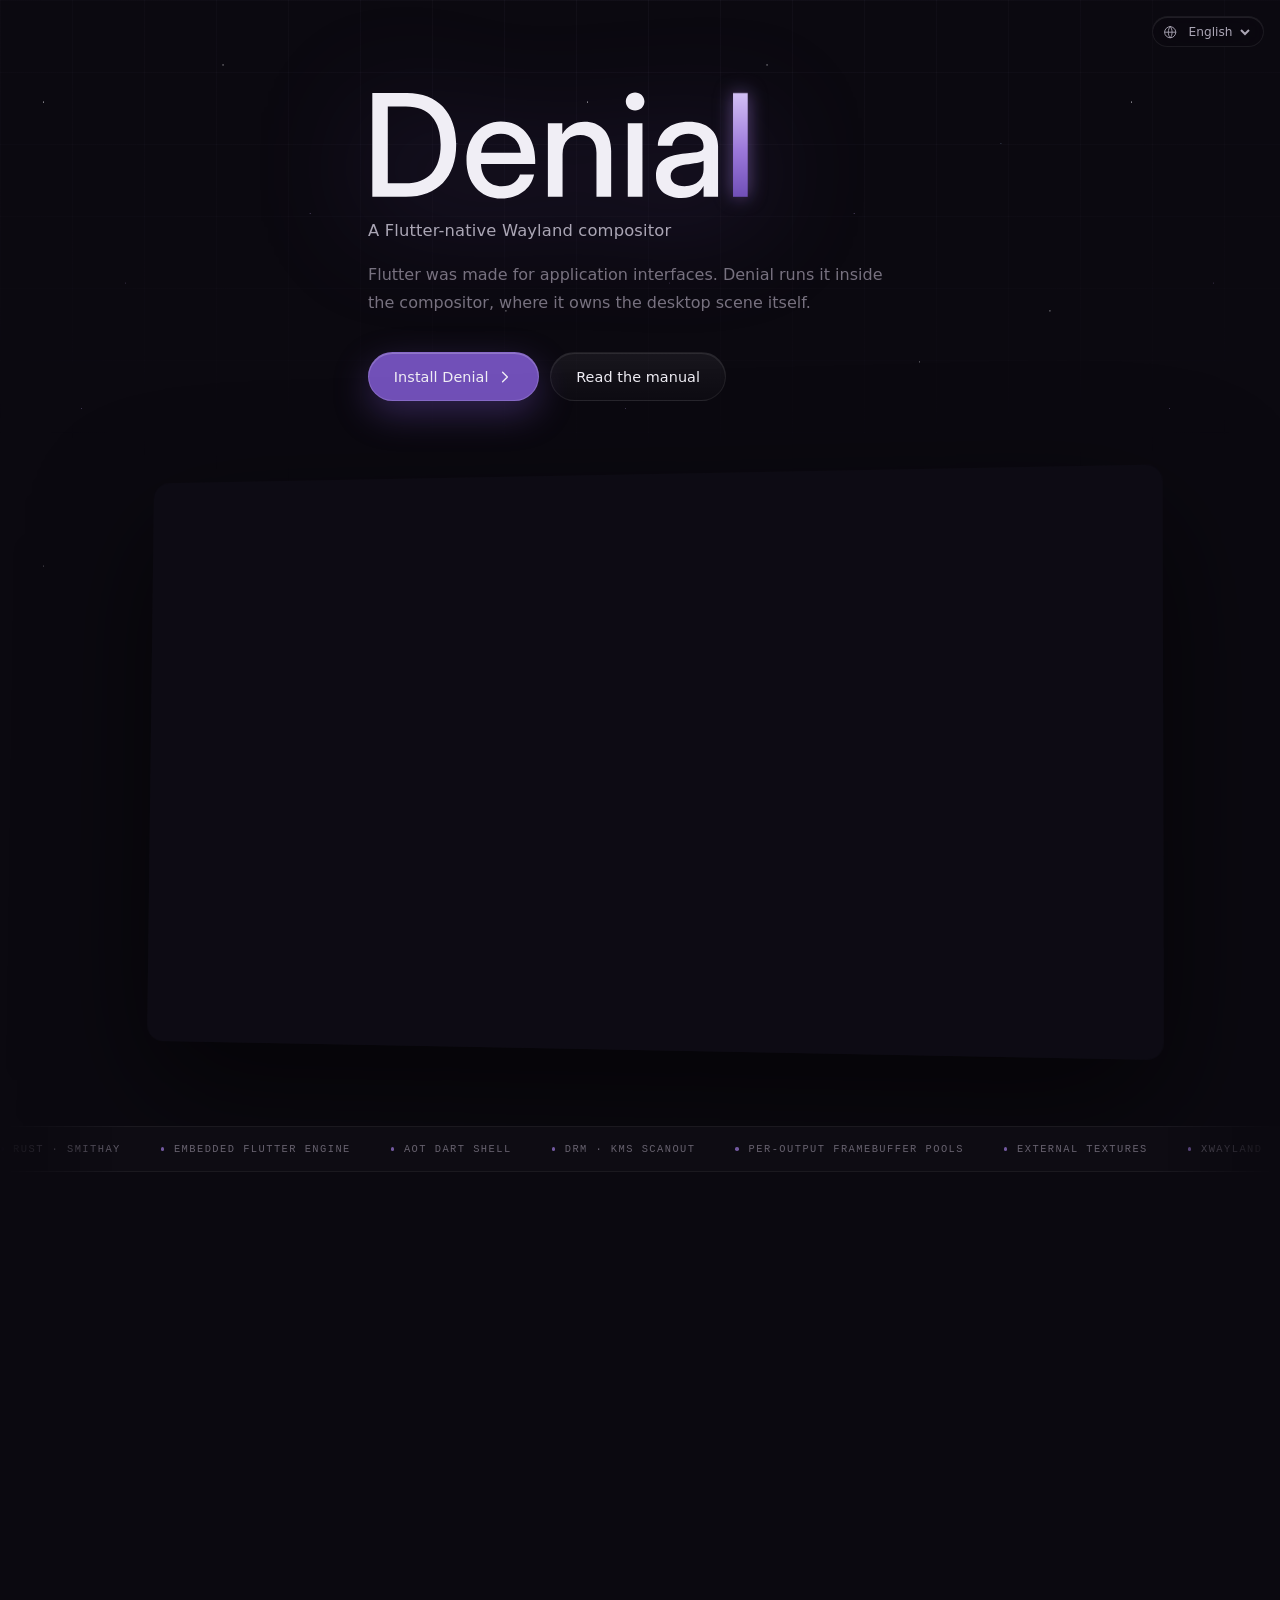
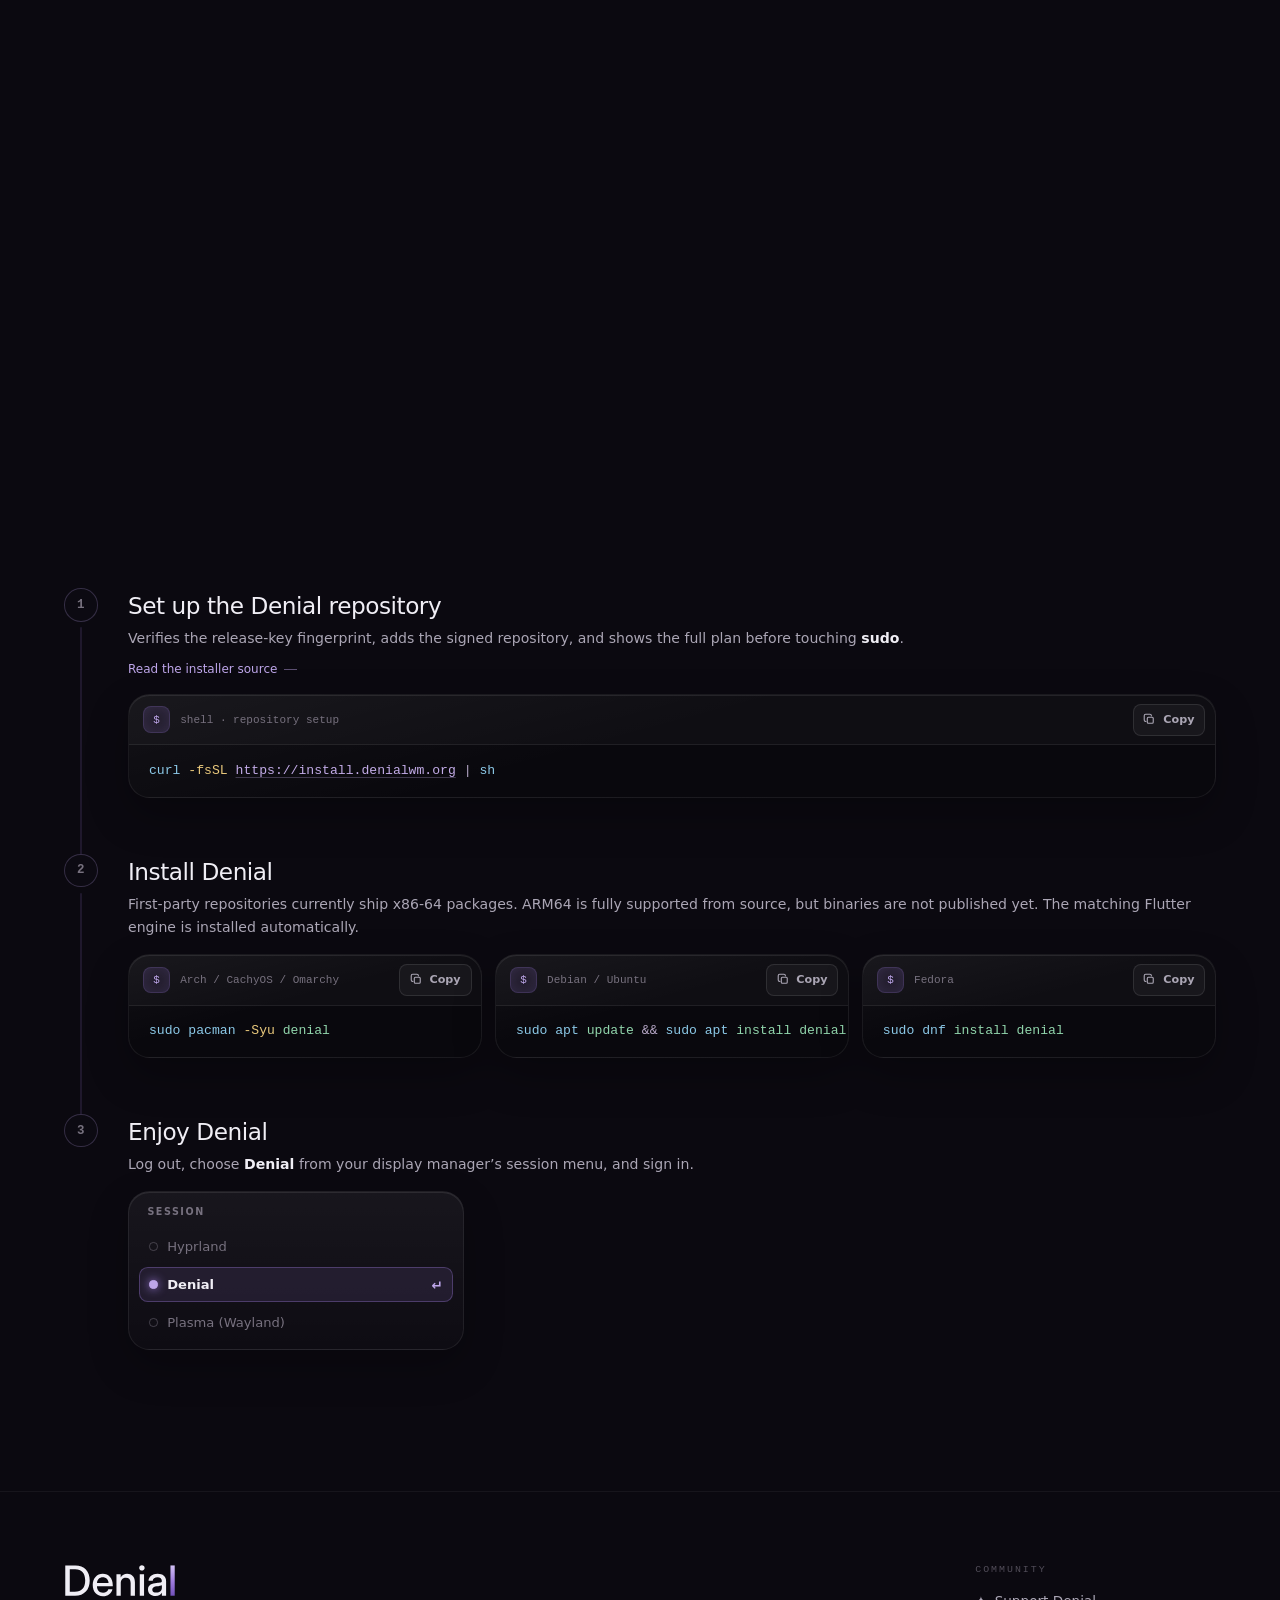
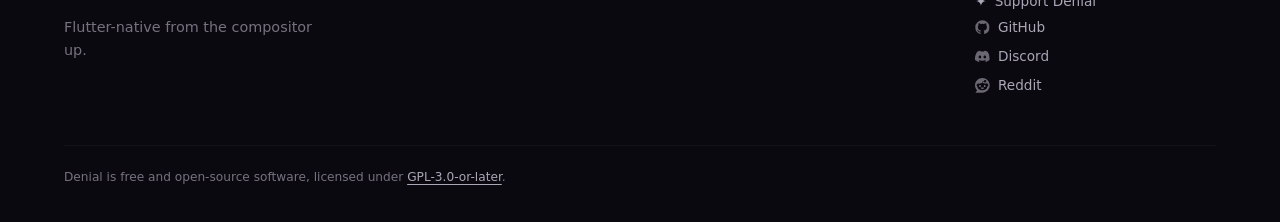
==== landing/public/index.html @ cd4a83b8 "docs: refresh website and manual" ====
<!doctype html>
<html lang="en">
  <head>
    <meta charset="utf-8">
    <meta name="viewport" content="width=device-width, initial-scale=1">
    <meta
      name="description"
      content="Denial is a Flutter-native Wayland compositor. Flutter owns the desktop scene itself: the shell, its motion, and the composition of Wayland applications."
    >
    <meta name="theme-color" content="#0b0910">
    <meta property="og:type" content="website">
    <meta property="og:url" content="https://denialwm.org/">
    <meta property="og:title" content="Denial | Flutter-native Wayland compositor">
    <meta
      property="og:description"
      content="Denial is a Flutter-native Wayland compositor with Flutter embedded directly into the desktop rendering pipeline."
    >
    <meta property="og:image" content="https://denialwm.org/assets/desktop.webp">
    <meta name="twitter:card" content="summary_large_image">
    <link rel="alternate" hreflang="en" href="https://denialwm.org/">
    <link rel="alternate" hreflang="zh-Hans" href="https://denialwm.org/?lang=zh-CN">
    <link rel="alternate" hreflang="x-default" href="https://denialwm.org/">
    <link rel="icon" href="/assets/denial-dark.svg" type="image/svg+xml">
    <title>Denial | Flutter-native Wayland compositor</title>
    <script>
      document.documentElement.classList.add("has-js");
    </script>
    <style>
      /* ─────────────────────────────────────────────────────────
         Tokens
         ───────────────────────────────────────────────────────── */
      :root {
        color-scheme: dark;
        --bg: #0b0910;
        --line: rgb(240 238 245 / 10%);
        --line-strong: rgb(183 157 232 / 24%);
        --text: #f0eef5;
        --muted: #aba6b5;
        --quiet: #77717f;
        --accent: #9c79db;
        --accent-bright: #bea6ea;
        --accent-deep: #7150b8;
        --glass: linear-gradient(
          180deg,
          rgb(255 255 255 / 5.5%),
          rgb(255 255 255 / 1.6%)
        );
        --glass-line: rgb(255 255 255 / 7%);
        --glass-line-lit: rgb(206 186 248 / 26%);
        --rim: inset 0 1px 0 rgb(255 255 255 / 9%);
        --r-lg: 1.35rem;
        --ease: cubic-bezier(0.16, 1, 0.3, 1);
        --ease-soft: cubic-bezier(0.4, 0, 0.2, 1);
        --section-gap: clamp(5.5rem, 11vw, 10rem);
        font-family:
          Inter, "Noto Sans CJK SC", "PingFang SC", "Microsoft YaHei",
          ui-sans-serif, system-ui, -apple-system, BlinkMacSystemFont,
          "Segoe UI", sans-serif;
        background: var(--bg);
        color: var(--text);
        font-synthesis: none;
      }
      @property --scrollbar-thumb {
        syntax: "<color>";
        inherits: true;
        initial-value: transparent;
      }

      @property --shot-ry {
        syntax: "<angle>";
        inherits: false;
        initial-value: 0deg;
      }

      * {
        box-sizing: border-box;
      }

      html {
        --scrollbar-thumb: transparent;
        scroll-behavior: smooth;
        scrollbar-color: var(--scrollbar-thumb) transparent;
        scrollbar-width: thin;
        transition: --scrollbar-thumb 360ms ease;
      }

      html.is-scrolling {
        --scrollbar-thumb: #59466f;
      }

      ::-webkit-scrollbar {
        width: 0.8rem;
        height: 0.8rem;
      }

      ::-webkit-scrollbar-track,
      ::-webkit-scrollbar-corner {
        background: transparent;
      }

      ::-webkit-scrollbar-thumb {
        min-height: 3rem;
        border: 0.2rem solid transparent;
        border-radius: 999px;
        background: var(--scrollbar-thumb);
        background-clip: padding-box;
      }

      ::-webkit-scrollbar-thumb:hover {
        background: #765d94;
      }

      ::-webkit-scrollbar-thumb:active {
        background: var(--accent);
      }

      ::-webkit-scrollbar-button {
        display: none;
        width: 0;
        height: 0;
      }

      body {
        min-width: 20rem;
        margin: 0;
        overflow-x: hidden;
      }

      img {
        display: block;
        max-width: 100%;
      }

      a {
        color: inherit;
      }

      a:focus-visible,
      button:focus-visible {
        outline: 2px solid var(--accent-bright);
        outline-offset: 4px;
      }

      .container {
        width: min(72rem, calc(100% - 3rem));
        margin-inline: auto;
      }

      /* ─────────────────────────────────────────────────────────
         Atmosphere
         ───────────────────────────────────────────────────────── */
      .atmosphere {
        position: fixed;
        inset: 0;
        z-index: -2;
        overflow: hidden;
        background: var(--bg);
        pointer-events: none;
      }

      .atmosphere::before,
      .atmosphere::after {
        position: absolute;
        content: "";
      }

      .atmosphere::before {
        inset: 0;
        background-image:
          radial-gradient(1.5px 1.5px at 8% 22%, rgb(240 238 245 / 90%), transparent 62%),
          radial-gradient(1.2px 1.2px at 23% 61%, rgb(190 166 234 / 85%), transparent 62%),
          radial-gradient(1.6px 1.6px at 41% 14%, rgb(240 238 245 / 75%), transparent 62%),
          radial-gradient(1.1px 1.1px at 57% 46%, rgb(190 166 234 / 70%), transparent 62%),
          radial-gradient(1.4px 1.4px at 69% 78%, rgb(240 238 245 / 80%), transparent 62%),
          radial-gradient(1.2px 1.2px at 84% 31%, rgb(158 190 234 / 78%), transparent 62%),
          radial-gradient(1.7px 1.7px at 93% 67%, rgb(240 238 245 / 70%), transparent 62%),
          radial-gradient(1.1px 1.1px at 15% 88%, rgb(190 166 234 / 62%), transparent 62%);
        background-repeat: repeat;
        background-size: 34rem 29rem;
        mask-image: linear-gradient(to bottom, black 25%, transparent 85%);
      }

      .atmosphere::after {
        inset: 0;
        background-image:
          linear-gradient(rgb(203 190 236 / 4%) 1px, transparent 1px),
          linear-gradient(90deg, rgb(203 190 236 / 4%) 1px, transparent 1px);
        background-size: 4.5rem 4.5rem;
        mask-image: radial-gradient(130% 82% at 50% 0%, black, transparent 72%);
      }

      /* ─────────────────────────────────────────────────────────
         Wordmark
         ───────────────────────────────────────────────────────── */
      .wordmark {
        display: block;
        width: 100%;
        height: auto;
        overflow: visible;
      }

      .mark-word {
        fill: var(--text);
      }

      .mark-caret {
        fill: url(#denial-caret-gradient);
      }

      /* ─────────────────────────────────────────────────────────
         Stage
         ───────────────────────────────────────────────────────── */
      .stage {
        position: relative;
        overflow: hidden;
        padding: clamp(3rem, 7vw, 5.5rem) 0 clamp(3rem, 6vw, 5rem);
      }

      .stage-inner {
        display: grid;
        align-items: center;
        gap: clamp(3rem, 6vw, 4.5rem);
      }

      @media (min-width: 88rem) {
        .stage-inner {
          width: min(85rem, calc(100% - 3rem));
          grid-template-columns: 27rem 56rem;
          gap: 2rem;
        }
      }

      .stage-copy {
        display: grid;
        width: min(34rem, 100%);
        margin-inline: auto;
        justify-items: start;
        text-align: left;
      }

      @media (min-width: 88rem) {
        .stage-copy {
          width: auto;
          margin-inline: 0;
        }
      }

      .hero-mark {
        width: min(24rem, 78vw);
        margin: 0;
        filter: drop-shadow(0 1.4rem 3.5rem rgb(113 80 184 / 30%));
      }

      .hero-mark-art {
        display: block;
        animation: mark-in 1.1s var(--ease) 120ms both;
      }

      .hero-mark .mark-caret {
        transform: scaleY(0);
        transform-box: fill-box;
        transform-origin: 50% 0;
        filter: drop-shadow(0 0 0.7rem rgb(156 121 219 / 55%));
        animation: caret-drop 640ms var(--ease) 880ms forwards;
      }

      .mark-shine {
        transform: translateX(-260px);
        animation: mark-shine 9s ease-in-out 1.1s 3;
      }

      .hero-kicker {
        margin: 1.15rem 0 0;
        color: var(--muted);
        font-size: clamp(0.92rem, 1.5vw, 1.02rem);
        font-weight: 350;
        letter-spacing: 0.01em;
        animation: fade-rise 800ms var(--ease) 950ms both;
      }

      .hero-statement {
        max-width: 15ch;
        margin: clamp(1.5rem, 3vw, 2.1rem) 0 0;
        font-size: clamp(1.85rem, 3.6vw, 2.65rem);
        font-weight: 300;
        letter-spacing: -0.032em;
        line-height: 1.12;
        text-wrap: balance;
      }

      .hero-statement .word {
        display: inline-block;
        color: var(--text);
        text-shadow: 0 0 3.5rem rgb(156 121 219 / 35%);
        animation: word-rise 780ms var(--ease) both;
        animation-delay: calc(1050ms + var(--i) * 60ms);
      }

      .hero-statement .word--accent {
        color: var(--accent-bright);
        text-shadow: 0 0 3rem rgb(156 121 219 / 55%);
      }

      .hero-copy {
        max-width: 34rem;
        margin: 1.35rem 0 0;
        color: var(--quiet);
        font-size: clamp(0.92rem, 1.5vw, 1rem);
        font-weight: 400;
        line-height: 1.75;
        text-wrap: pretty;
        animation: fade-rise 800ms var(--ease) 1.35s both;
      }

      .hero-actions {
        display: flex;
        flex-wrap: wrap;
        gap: 0.7rem;
        margin-top: clamp(1.7rem, 3vw, 2.2rem);
        animation: fade-rise 800ms var(--ease) 1.5s both;
      }

      .button {
        position: relative;
        display: inline-flex;
        min-height: 3.05rem;
        align-items: center;
        justify-content: center;
        gap: 0.55rem;
        overflow: hidden;
        padding: 0.85rem 1.55rem;
        border: 1px solid var(--glass-line);
        border-radius: 999px;
        background: var(--glass);
        box-shadow: var(--rim);
        color: var(--text);
        font-size: 0.9rem;
        font-weight: 500;
        letter-spacing: 0.005em;
        text-decoration: none;
        transition:
          border-color 260ms var(--ease-soft),
          background 260ms var(--ease-soft),
          box-shadow 320ms var(--ease-soft),
          transform 320ms var(--ease);
      }

      .button:hover {
        border-color: var(--glass-line-lit);
        background: linear-gradient(
          180deg,
          rgb(255 255 255 / 9%),
          rgb(255 255 255 / 3%)
        );
        transform: translateY(-2px);
      }

      .button svg {
        width: 1rem;
        height: 1rem;
        flex: 0 0 auto;
      }

      .button-arrow {
        transition: transform 280ms var(--ease);
      }

      .button:hover .button-arrow {
        transform: translateX(0.22rem);
      }

      .button-primary {
        border-color: rgb(190 166 234 / 30%);
        background: var(--accent-deep);
        box-shadow:
          0 0.8rem 2.2rem rgb(113 80 184 / 38%),
          inset 0 1px 0 rgb(255 255 255 / 22%);
      }

      .button-primary:hover {
        border-color: rgb(214 196 250 / 45%);
        background: var(--accent);
        box-shadow:
          0 1.1rem 3rem rgb(113 80 184 / 55%),
          inset 0 1px 0 rgb(255 255 255 / 28%);
      }

      /* ─────────────────────────────────────────────────────────
         Desktop preview
         ───────────────────────────────────────────────────────── */
      .stage-shot {
        position: relative;
        width: min(64rem, 100%);
        min-width: 0;
        margin: 0;
        justify-self: center;
        animation: shot-in 1.3s var(--ease) 380ms both;
      }

      @media (min-width: 88rem) {
        .stage-shot {
          width: 56rem;
        }
      }

      .shot-frame {
        position: relative;
        border-radius: clamp(0.9rem, 1.8vw, 1.35rem);
        box-shadow: 0 3rem 8rem rgb(0 0 0 / 58%);
        transform: perspective(2400px)
          rotateY(calc(-9deg + var(--shot-ry, 0deg)))
          rotateX(calc(2deg + var(--shot-rx, 0deg)));
        transform-style: preserve-3d;
        transition: transform 600ms var(--ease-soft);
      }

      .shot-frame video {
        display: block;
        width: 100%;
        height: auto;
        aspect-ratio: 16 / 9;
        border-radius: clamp(0.6rem, 1.4vw, 1rem);
        background: #0d0b14;
        object-fit: cover;
      }

      /* ─────────────────────────────────────────────────────────
         Readout band
         ───────────────────────────────────────────────────────── */
      .strip-band {
        position: relative;
        overflow: hidden;
        padding: 1rem 0;
        border-block: 1px solid rgb(255 255 255 / 5%);
        background: rgb(255 255 255 / 1.5%);
        mask-image: linear-gradient(
          90deg,
          transparent,
          black 10%,
          black 90%,
          transparent
        );
      }

      .hero-strip-track {
        display: flex;
        width: max-content;
        animation: marquee 46s linear infinite;
      }

      .strip-band:hover .hero-strip-track {
        animation-play-state: paused;
      }

      .hero-strip-group {
        display: flex;
        flex: 0 0 auto;
        gap: 2.5rem;
        padding-right: 2.5rem;
      }

      .hero-strip-group span {
        display: inline-flex;
        align-items: center;
        gap: 0.6rem;
        color: rgb(119 113 127 / 85%);
        font-family: ui-monospace, SFMono-Regular, Menlo, Monaco, Consolas, monospace;
        font-size: 0.65rem;
        font-weight: 400;
        letter-spacing: 0.14em;
        text-transform: uppercase;
        white-space: nowrap;
      }

      .hero-strip-group span::before {
        width: 0.22rem;
        height: 0.22rem;
        flex: 0 0 auto;
        border-radius: 50%;
        background: var(--accent);
        content: "";
        opacity: 0.7;
      }

      /* Nothing off-screen or hidden should keep the compositor awake. */
      .is-idle,
      .is-idle * {
        animation-play-state: paused;
      }

      /* ─────────────────────────────────────────────────────────
         Keyframes
         ───────────────────────────────────────────────────────── */
      @keyframes fade-rise {
        from {
          opacity: 0;
          transform: translateY(1rem);
        }

        to {
          opacity: 1;
          transform: none;
        }
      }

      @keyframes word-rise {
        from {
          opacity: 0;
          filter: blur(0.5rem);
          transform: translateY(0.55em) rotate(1.2deg);
        }

        to {
          opacity: 1;
          filter: blur(0);
          transform: none;
        }
      }

      @keyframes mark-in {
        from {
          opacity: 0;
          filter: blur(0.7rem);
          transform: translateY(1.4rem) scale(0.965);
        }

        to {
          opacity: 1;
          filter: blur(0);
          transform: none;
        }
      }

      @keyframes caret-drop {
        to {
          transform: scaleY(1);
        }
      }

      @keyframes mark-shine {
        0% {
          transform: translateX(-260px);
        }

        14%,
        100% {
          transform: translateX(560px);
        }
      }

      @keyframes shot-in {
        from {
          opacity: 0;
          transform: translateX(3.5rem) scale(0.96);
        }

        to {
          opacity: 1;
          transform: none;
        }
      }

      @keyframes marquee {
        to {
          transform: translateX(-50%);
        }
      }

      /* ─────────────────────────────────────────────────────────
         Section furniture
         ───────────────────────────────────────────────────────── */
      .section-label {
        display: flex;
        align-items: center;
        gap: 0.6rem;
        margin: 0 0 1.4rem;
        color: var(--quiet);
        font-family: ui-monospace, SFMono-Regular, Menlo, Monaco, Consolas, monospace;
        font-size: 0.66rem;
        font-weight: 500;
        letter-spacing: 0.2em;
        text-transform: uppercase;
      }

      .section-label::before {
        width: 0.32rem;
        height: 0.32rem;
        flex: 0 0 auto;
        border-radius: 50%;
        background: var(--accent);
        box-shadow: 0 0 0.6rem var(--accent);
        content: "";
      }

      h2 {
        max-width: 20ch;
        margin: 0;
        color: var(--text);
        font-size: clamp(2.15rem, 5.2vw, 3.9rem);
        font-weight: 300;
        letter-spacing: -0.032em;
        line-height: 1.08;
        text-shadow: 0 0 4rem rgb(156 121 219 / 28%);
        text-wrap: balance;
      }

      .has-js [data-reveal] {
        opacity: 0;
        transform: translateY(1.6rem);
        transition:
          opacity 750ms var(--ease),
          transform 750ms var(--ease);
      }

      .has-js [data-reveal].is-revealed {
        opacity: 1;
        transform: none;
      }

      /* ─────────────────────────────────────────────────────────
         Gallery
         ───────────────────────────────────────────────────────── */
      .gallery {
        padding-block: clamp(3.5rem, 7vw, 6rem);
      }

      .gallery-heading {
        margin-bottom: clamp(1.75rem, 4vw, 3rem);
      }

      .gallery-heading .section-label {
        margin-bottom: 1rem;
      }

      .gallery-heading .section-label::before {
        box-shadow: none;
      }

      .gallery-heading h2 {
        max-width: none;
        font-size: clamp(2rem, 4vw, 3.1rem);
        text-shadow: none;
      }

      .gallery-subtitle {
        display: grid;
        max-width: 38rem;
        min-height: 1.7em;
        margin: 1rem 0 0;
        overflow: hidden;
        color: var(--muted);
        font-size: clamp(0.9rem, 1.6vw, 1rem);
        line-height: 1.7;
      }

      .gallery-subtitle-line {
        grid-area: 1 / 1;
        opacity: 0;
        filter: blur(0.2rem);
        transform: translateY(0.65rem);
        transition:
          opacity 520ms var(--ease-soft),
          filter 520ms var(--ease-soft),
          transform 620ms var(--ease);
      }

      .gallery-subtitle-line.is-active {
        opacity: 1;
        filter: blur(0);
        transform: none;
      }

      .gallery-subtitle-line.is-leaving {
        opacity: 0;
        filter: blur(0.2rem);
        transform: translateY(-0.65rem);
      }

      .gallery-grid {
        display: grid;
        gap: clamp(2rem, 4vw, 3rem) clamp(1rem, 2.5vw, 2rem);
      }

      @media (min-width: 46rem) {
        .gallery-grid {
          grid-template-columns: repeat(2, minmax(0, 1fr));
        }
      }

      .gallery-card {
        min-width: 0;
        margin: 0;
        cursor: pointer;
      }

      .gallery-card:focus-visible {
        outline: 2px solid var(--accent-bright);
        outline-offset: 4px;
      }

      .gallery-media-frame {
        overflow: hidden;
        border-radius: clamp(0.9rem, 1.8vw, 1.35rem);
      }

      .gallery-media {
        display: block;
        width: 100%;
        height: auto;
        aspect-ratio: 16 / 9;
        background: #050409;
        object-fit: cover;
      }

      .gallery-video {
        pointer-events: none;
      }

      .gallery-card figcaption {
        display: grid;
        gap: 0.45rem;
        padding-top: 1.1rem;
      }

      .gallery-item-title {
        margin: 0;
        color: var(--text);
        font-size: clamp(1.05rem, 2vw, 1.3rem);
        font-weight: 450;
        letter-spacing: -0.015em;
      }

      .gallery-item-kind {
        margin: 0;
        color: var(--quiet);
        font-size: 0.82rem;
        line-height: 1.55;
      }

      .gallery-closer {
        max-width: 64rem;
        margin: clamp(3.5rem, 7vw, 5.5rem) auto 0;
        color: var(--muted);
        font-size: clamp(0.95rem, 1.6vw, 1.08rem);
        line-height: 1.7;
        text-align: center;
        text-wrap: balance;
      }

      .gallery-dialog {
        width: min(90rem, calc(100vw - 2rem));
        max-width: none;
        max-height: calc(100dvh - 2rem);
        padding: 0;
        border: 0;
        background: transparent;
        color: var(--text);
      }

      .gallery-dialog::backdrop {
        background: rgb(5 4 8 / 88%);
        backdrop-filter: blur(0.45rem);
      }

      .gallery-dialog-shell {
        display: grid;
        max-height: calc(100dvh - 2rem);
        gap: 1rem;
      }

      .gallery-dialog-header,
      .gallery-dialog-footer {
        display: flex;
        align-items: center;
        justify-content: space-between;
        gap: 1rem;
      }

      .gallery-dialog-kind {
        max-width: 52rem;
        margin: 0.4rem 0 0;
        color: var(--quiet);
        font-size: 0.82rem;
        line-height: 1.55;
      }

      .gallery-dialog h2 {
        max-width: none;
        font-size: clamp(1.25rem, 3vw, 1.8rem);
        font-weight: 450;
        text-shadow: none;
      }

      .gallery-dialog-stage {
        position: relative;
        width: 100%;
        max-height: calc(100dvh - 11rem);
        overflow: hidden;
        aspect-ratio: 16 / 9;
        border-radius: clamp(0.75rem, 1.5vw, 1.15rem);
        background: #050409;
      }

      .gallery-dialog-slide {
        position: absolute;
        inset: 0;
        transform: translateX(0);
        transition: transform 480ms var(--ease);
      }

      .gallery-dialog-slide.is-entering-next {
        transform: translateX(100%);
      }

      .gallery-dialog-slide.is-entering-previous {
        transform: translateX(-100%);
      }

      .gallery-dialog-slide.is-leaving-next {
        transform: translateX(-100%);
      }

      .gallery-dialog-slide.is-leaving-previous {
        transform: translateX(100%);
      }

      .gallery-dialog-media {
        display: block;
        width: 100%;
        height: 100%;
        object-fit: contain;
      }

      .gallery-dialog-video {
        cursor: pointer;
      }

      .gallery-dialog-counter {
        min-width: 4.5rem;
        margin: 0;
        color: var(--quiet);
        font-family: ui-monospace, SFMono-Regular, Menlo, Monaco, Consolas, monospace;
        font-size: 0.68rem;
        font-variant-numeric: tabular-nums;
        letter-spacing: 0.08em;
      }

      .gallery-dialog-navigation {
        display: flex;
        gap: 0.55rem;
      }

      .gallery-control,
      .gallery-dialog-close {
        display: grid;
        width: 2.5rem;
        height: 2.5rem;
        padding: 0;
        place-items: center;
        border: 1px solid var(--line);
        border-radius: 50%;
        background: transparent;
        color: var(--text);
        cursor: pointer;
        transition:
          border-color 220ms var(--ease-soft),
          background 220ms var(--ease-soft),
          color 220ms var(--ease-soft);
      }

      .gallery-control:hover:not(:disabled),
      .gallery-dialog-close:hover {
        border-color: var(--line-strong);
        background: rgb(255 255 255 / 4%);
      }

      .gallery-control:disabled {
        cursor: default;
        opacity: 0.35;
      }

      .gallery-control svg,
      .gallery-dialog-close svg {
        width: 1rem;
        height: 1rem;
      }

      /* ─────────────────────────────────────────────────────────
         Community
         ───────────────────────────────────────────────────────── */
      .community {
        display: grid;
        align-items: center;
        gap: clamp(2.5rem, 6vw, 5rem);
        padding-block: clamp(3.5rem, 7vw, 5.5rem);
      }

      .community .section-label {
        margin-bottom: 1rem;
      }

      .community .section-label::before {
        box-shadow: none;
      }

      .community h2 {
        max-width: 17ch;
        font-size: clamp(2rem, 4vw, 3.1rem);
        text-shadow: none;
      }

      .community-text {
        max-width: 38rem;
        margin: 1.25rem 0 0;
        color: var(--quiet);
        font-size: 0.95rem;
        line-height: 1.7;
        text-wrap: pretty;
      }

      .community-support {
        position: relative;
        isolation: isolate;
        max-width: 38rem;
        overflow: hidden;
        margin-top: 1.75rem;
        padding: 1.35rem;
        border: 1px solid #5d467f;
        border-radius: 1.25rem;
        outline: 1px solid #2b2239;
        outline-offset: 4px;
        background: #121018;
        box-shadow: 7px 7px 0 #21192d;
      }

      .community-support::before {
        position: absolute;
        top: -3.8rem;
        right: -2.4rem;
        width: 8rem;
        height: 8rem;
        border: 1px solid #6e5594;
        border-radius: 1.4rem;
        content: "";
        pointer-events: none;
        transform: rotate(18deg);
        animation: support-orbit 18s linear infinite;
      }

      .community-support::after {
        position: absolute;
        top: 1rem;
        right: 1.2rem;
        color: var(--accent-bright);
        content: "✦";
        font-size: 1.2rem;
        animation: support-sparkle 3.2s steps(2, end) infinite;
      }

      .support-eyebrow {
        margin: 0;
        color: var(--accent-bright);
        font-size: 0.68rem;
        font-weight: 750;
        letter-spacing: 0.13em;
        text-transform: uppercase;
      }

      .community-support h3 {
        margin: 0.45rem 0 0;
        font-size: clamp(1.25rem, 2.3vw, 1.7rem);
        font-weight: 570;
        letter-spacing: -0.025em;
        line-height: 1.15;
      }

      .support-copy {
        margin: 0.7rem 0 0;
        color: var(--muted);
        font-size: 0.84rem;
        line-height: 1.65;
      }

      .support-copy span {
        display: block;
      }

      .support-row {
        display: flex;
        align-items: center;
        flex-wrap: wrap;
        gap: 0.9rem 1rem;
        margin-top: 1.15rem;
      }

      .support-primary {
        display: inline-flex;
        min-height: 2.9rem;
        align-items: center;
        justify-content: center;
        gap: 0.6rem;
        padding: 0.75rem 1rem;
        border: 1px solid #bca5e7;
        border-radius: 0.8rem;
        background: #7958bd;
        box-shadow: 4px 4px 0 #3e2b64;
        color: #fff;
        font-size: 0.82rem;
        font-weight: 750;
        text-decoration: none;
        transition:
          transform 260ms var(--ease),
          box-shadow 260ms var(--ease),
          background 260ms ease;
      }

      .support-primary:hover {
        background: #8c69cf;
        box-shadow: 6px 6px 0 #3e2b64;
        transform: translate(-2px, -2px);
      }

      .support-primary:active {
        transform: translateY(0);
      }

      .support-primary span:first-child {
        font-size: 0.95rem;
        line-height: 1;
      }

      .support-secondary {
        display: flex;
        align-items: center;
        flex-wrap: wrap;
        justify-content: flex-end;
        gap: 0.65rem;
        margin-left: auto;
      }

      .support-secondary > span {
        margin-right: 0.1rem;
        color: var(--quiet);
        font-size: 0.69rem;
        text-align: right;
      }

      .community-support iframe {
        display: block;
        width: 114px;
        height: 32px;
        flex: 0 0 auto;
      }

      .support-button {
        display: inline-flex;
        width: 114px;
        height: 32px;
        flex: 0 0 auto;
        align-items: center;
        justify-content: center;
        gap: 0.4rem;
        border: 1px solid #3d444d;
        border-radius: 6px;
        background: #212830;
        color: #f0f6fc;
        box-shadow: none;
        font-size: 14px;
        font-weight: 500;
        line-height: 1;
        text-decoration: none;
        transition:
          background 80ms cubic-bezier(0.33, 1, 0.68, 1),
          border-color 80ms cubic-bezier(0.33, 1, 0.68, 1);
      }

      .support-button:hover {
        border-color: #3d444d;
        background: #262c36;
      }

      .support-button:active {
        border-color: #3d444d;
        background: #2a313c;
      }

      .support-button img {
        width: 20px;
        height: 14px;
        object-fit: contain;
      }

      @keyframes support-orbit {
        from {
          transform: rotate(18deg);
        }
        to {
          transform: rotate(378deg);
        }
      }

      @keyframes support-sparkle {
        0%, 100% {
          transform: rotate(-8deg);
        }
        50% {
          transform: rotate(8deg);
        }
      }

      .community-links {
        border-top: 1px solid var(--line);
      }

      .community-link {
        display: grid;
        grid-template-columns: minmax(8rem, 0.45fr) minmax(0, 1fr) auto;
        align-items: center;
        gap: 1rem;
        padding-block: 1.25rem;
        border-bottom: 1px solid var(--line);
        color: inherit;
        text-decoration: none;
        transition: color 220ms var(--ease-soft);
      }

      .community-link strong {
        font-size: 0.95rem;
        font-weight: 550;
      }

      .community-name {
        display: flex;
        align-items: center;
        gap: 0.7rem;
      }

      .community-icon {
        width: 1.35rem;
        height: 1.35rem;
        flex: 0 0 auto;
      }

      .community-description {
        color: var(--quiet);
        font-size: 0.8rem;
        line-height: 1.5;
        transition: color 220ms var(--ease-soft);
      }

      .community-arrow {
        color: var(--accent-bright);
        font-size: 1rem;
        transition: transform 220ms var(--ease);
      }

      .community-link:hover,
      .community-link:hover .community-description {
        color: var(--text);
      }

      .community-link:hover .community-arrow {
        transform: translate(0.2rem, -0.2rem);
      }

      @media (min-width: 48rem) {
        .community {
          grid-template-columns: minmax(0, 1fr) minmax(22rem, 0.8fr);
        }
      }

      @media (min-width: 64rem) {
        .community-support {
          max-width: 44rem;
        }

        .community-support h3,
        .support-copy span {
          white-space: nowrap;
        }
      }

      /* ─────────────────────────────────────────────────────────
         Install
         ───────────────────────────────────────────────────────── */
      .install {
        position: relative;
        padding-bottom: var(--section-gap);
      }

      .install-heading {
        margin-bottom: clamp(2.75rem, 5.5vw, 4.25rem);
        padding-top: clamp(2.5rem, 5vw, 4rem);
        border-top: 1px solid rgb(255 255 255 / 5%);
      }

      .install-heading h2 {
        max-width: none;
        font-size: clamp(2rem, 4.4vw, 3.3rem);
      }

      .install-steps {
        display: grid;
        max-width: 72rem;
        counter-reset: install-step;
        gap: 0;
        margin: 0;
        padding: 0;
        list-style: none;
      }

      .install-step {
        position: relative;
        display: grid;
        counter-increment: install-step;
        grid-template-columns: 2.1rem minmax(0, 1fr);
        column-gap: clamp(1.1rem, 2.6vw, 1.9rem);
        row-gap: 0.95rem;
        align-items: start;
        padding: 0 0 clamp(2.5rem, 5vw, 3.5rem);
      }

      .install-step:last-child {
        padding-bottom: 0;
      }

      .install-step::before,
      .install-step::after {
        position: absolute;
        top: 2.45rem;
        bottom: -0.35rem;
        left: 1.02rem;
        width: 2px;
        border-radius: 999px;
        content: "";
      }

      .install-step::before {
        background: rgb(156 121 219 / 14%);
      }

      .install-step::after {
        background: linear-gradient(
          180deg,
          var(--accent),
          rgb(156 121 219 / 22%)
        );
        transform: scaleY(0);
        transform-origin: top;
        transition: transform 900ms var(--ease);
      }

      .install-step.is-active::after {
        transform: scaleY(1);
      }

      .install-step:last-child::before,
      .install-step:last-child::after {
        display: none;
      }

      .install-step-number {
        position: relative;
        z-index: 1;
        display: grid;
        width: 2.1rem;
        height: 2.1rem;
        place-items: center;
        border: 1px solid var(--line-strong);
        border-radius: 50%;
        background: rgb(13 11 19 / 94%);
        color: var(--quiet);
        font-family: ui-monospace, SFMono-Regular, Menlo, Monaco, Consolas, monospace;
        font-size: 0.78rem;
        font-weight: 700;
        transition:
          border-color 420ms ease,
          color 420ms ease,
          box-shadow 420ms ease,
          transform 320ms var(--ease);
      }

      .install-step-number::before {
        content: counter(install-step);
      }

      .install-step.is-active .install-step-number {
        border-color: var(--accent);
        color: var(--accent-bright);
        box-shadow:
          0 0 0 0.3rem rgb(156 121 219 / 8%),
          0 0 1.6rem rgb(156 121 219 / 32%);
      }

      .install-step:hover .install-step-number {
        transform: scale(1.07);
      }

      .install-step-copy {
        grid-column: 2;
        padding-top: 0.25rem;
      }

      .install-step > .code-panel,
      .install-step > .install-package-options,
      .install-step > .install-session {
        grid-column: 2;
      }

      .install-package-options {
        display: grid;
        grid-template-columns: repeat(auto-fit, minmax(min(100%, 17rem), 1fr));
        gap: 0.8rem;
      }

      .install-step h3 {
        margin: 0;
        font-size: clamp(1.2rem, 2vw, 1.45rem);
        font-weight: 380;
        letter-spacing: -0.02em;
      }

      .install-step-copy p {
        margin: 0.5rem 0 0;
        color: var(--muted);
        font-size: 0.88rem;
        line-height: 1.65;
      }

      .install-step-copy strong {
        color: var(--text);
      }

      .install-step-hint {
        display: block;
        margin-top: 0.6rem;
        color: var(--quiet);
        font-size: 0.75rem;
        line-height: 1.55;
      }

      .install-source-button {
        display: inline-flex;
        align-items: center;
        gap: 0.4rem;
        padding: 0;
        border: 0;
        background: none;
        color: var(--accent-bright);
        font: inherit;
        cursor: pointer;
        transition: color 220ms ease;
      }

      .install-source-button::after {
        width: 0.85rem;
        height: 1px;
        background: currentColor;
        content: "";
        opacity: 0.45;
        transition:
          width 260ms var(--ease),
          opacity 260ms ease;
      }

      .install-source-button:hover::after {
        width: 1.5rem;
        opacity: 1;
      }

      .install-source-button:focus-visible {
        border-radius: 0.15rem;
        outline: 2px solid var(--accent-bright);
        outline-offset: 3px;
      }

      .install-session {
        display: grid;
        max-width: 21rem;
        gap: 0.3rem;
        padding: 0.6rem;
        border: 1px solid var(--glass-line);
        border-radius: var(--r-lg);
        background: var(--glass);
        box-shadow:
          0 1rem 2.5rem rgb(0 0 0 / 24%),
          var(--rim);
      }

      .install-session p {
        margin: 0;
        padding: 0.25rem 0.55rem 0.5rem;
        color: var(--quiet);
        font-size: 0.6rem;
        font-weight: 700;
        letter-spacing: 0.16em;
        text-transform: uppercase;
      }

      .install-session ul {
        display: grid;
        gap: 0.25rem;
        margin: 0;
        padding: 0;
        list-style: none;
      }

      .install-session li {
        display: flex;
        align-items: center;
        gap: 0.6rem;
        padding: 0.52rem 0.6rem;
        border: 1px solid transparent;
        border-radius: 0.55rem;
        color: var(--quiet);
        font-size: 0.82rem;
      }

      .install-session li::before {
        width: 0.4rem;
        height: 0.4rem;
        border: 1px solid currentColor;
        border-radius: 50%;
        content: "";
        opacity: 0.5;
      }

      .install-session li.is-chosen {
        border-color: rgb(156 121 219 / 34%);
        background: rgb(156 121 219 / 12%);
        color: var(--text);
        font-weight: 650;
      }

      .install-session li.is-chosen::before {
        border-color: var(--accent-bright);
        background: var(--accent-bright);
        box-shadow: 0 0 0.6rem var(--accent);
        opacity: 1;
      }

      .install-session li.is-chosen::after {
        margin-left: auto;
        color: var(--accent-bright);
        content: "↵";
        font-size: 0.85rem;
      }

      .code-panel {
        min-width: 0;
        overflow: hidden;
        border: 1px solid var(--glass-line);
        border-radius: var(--r-lg);
        background:
          linear-gradient(165deg, rgb(255 255 255 / 4%), transparent 46%),
          rgb(10 9 14 / 92%);
        box-shadow:
          0 1.1rem 2.5rem rgb(0 0 0 / 26%),
          var(--rim);
      }

      .install-step .code-panel {
        transition:
          border-color 300ms ease,
          box-shadow 400ms ease,
          transform 400ms var(--ease);
      }

      .install-step:hover .code-panel {
        border-color: rgb(183 157 232 / 26%);
        box-shadow:
          0 1.4rem 3rem rgb(0 0 0 / 32%),
          0 0 2.5rem rgb(113 80 184 / 12%);
        transform: translateY(-2px);
      }

      .code-panel-header {
        display: flex;
        min-height: 3rem;
        align-items: center;
        justify-content: space-between;
        gap: 0.75rem;
        padding: 0.55rem 0.6rem 0.55rem 0.9rem;
        border-bottom: 1px solid rgb(255 255 255 / 7%);
        background: rgb(255 255 255 / 2.5%);
      }

      .code-panel-identity {
        display: flex;
        min-width: 0;
        align-items: center;
        gap: 0.65rem;
      }

      .code-panel-icon {
        display: grid;
        width: 1.65rem;
        height: 1.65rem;
        flex: 0 0 auto;
        place-items: center;
        border: 1px solid rgb(156 121 219 / 24%);
        border-radius: 0.5rem;
        background: rgb(156 121 219 / 10%);
        box-shadow: inset 0 0 0.8rem rgb(156 121 219 / 14%);
        color: var(--accent-bright);
        font-family: ui-monospace, SFMono-Regular, Menlo, Monaco, Consolas, monospace;
        font-size: 0.68rem;
      }

      .code-panel-title {
        overflow: hidden;
        color: var(--quiet);
        font-family: ui-monospace, SFMono-Regular, Menlo, Monaco, Consolas, monospace;
        font-size: 0.69rem;
        text-overflow: ellipsis;
        white-space: nowrap;
      }

      .copy-button {
        display: inline-flex;
        min-height: 2rem;
        flex: 0 0 auto;
        align-items: center;
        gap: 0.42rem;
        padding: 0.4rem 0.62rem;
        border: 1px solid rgb(255 255 255 / 10%);
        border-radius: 0.5rem;
        background: rgb(255 255 255 / 4%);
        color: var(--muted);
        font: inherit;
        font-size: 0.7rem;
        font-weight: 700;
        cursor: pointer;
        transition:
          border-color 160ms ease,
          background 160ms ease,
          color 160ms ease;
      }

      .copy-button:hover {
        border-color: var(--line-strong);
        background: rgb(156 121 219 / 10%);
        color: var(--text);
      }

      .copy-button:focus-visible {
        outline: 2px solid var(--accent-bright);
        outline-offset: 2px;
      }

      .copy-button svg {
        width: 0.82rem;
        height: 0.82rem;
      }

      .copy-button .check-icon {
        display: none;
      }

      .copy-button.is-copied {
        border-color: rgb(116 190 146 / 28%);
        color: #91d5ac;
      }

      .copy-button.is-copied .copy-icon {
        display: none;
      }

      .copy-button.is-copied .check-icon {
        display: block;
      }

      .code-panel pre {
        max-width: 100%;
        margin: 0;
        overflow: auto;
        padding: 1.15rem 1.25rem;
        scrollbar-color: var(--scrollbar-thumb) transparent;
        scrollbar-width: thin;
      }

      .code-panel code {
        display: block;
        min-width: max-content;
        color: var(--text);
        font-family: ui-monospace, SFMono-Regular, Menlo, Monaco, Consolas, monospace;
        font-size: 0.76rem;
        line-height: 1.7;
        white-space: pre;
      }

      .code-panel--compact pre {
        padding-block: 0.9rem;
      }

      .code-panel--compact code {
        font-size: 0.82rem;
      }

      .code-line {
        display: block;
        min-height: 1.7em;
      }

      .syntax-variable {
        color: #d6a8e8;
      }

      .syntax-operator,
      .syntax-key {
        color: #b8a9c9;
      }

      .syntax-command {
        color: #8cc9e8;
      }

      .syntax-option {
        color: #e9c87c;
      }

      .syntax-package {
        color: #91d5ac;
      }

      .syntax-string {
        color: #91d5ac;
      }

      .syntax-url {
        color: #c3ace8;
        text-decoration: underline;
        text-decoration-color: rgb(195 172 232 / 28%);
        text-underline-offset: 0.2em;
      }

      .syntax-comment {
        color: #777080;
      }

      .syntax-keyword {
        color: #d6a8e8;
      }

      body.is-dialog-open {
        overflow: hidden;
      }

      .installer-dialog {
        width: min(68rem, calc(100vw - 2rem));
        max-width: none;
        max-height: calc(100dvh - 2rem);
        margin: auto;
        overflow: hidden;
        padding: 0;
        border: 1px solid var(--line-strong);
        border-radius: 1.2rem;
        background:
          linear-gradient(135deg, rgb(113 80 184 / 12%), transparent 32%),
          #100e16;
        color: var(--text);
        box-shadow: 0 2rem 7rem rgb(0 0 0 / 55%);
      }

      .installer-dialog::backdrop {
        background: rgb(5 4 8 / 78%);
        backdrop-filter: blur(0.45rem);
      }

      .installer-dialog-frame {
        display: flex;
        max-height: calc(100dvh - 2rem);
        flex-direction: column;
        gap: 1.2rem;
        padding: clamp(1rem, 3vw, 1.6rem);
      }

      .installer-dialog-header {
        display: flex;
        align-items: start;
        justify-content: space-between;
        gap: 2rem;
      }

      .installer-dialog-label {
        margin: 0 0 0.35rem;
        color: var(--accent-bright);
        font-family: ui-monospace, SFMono-Regular, Menlo, Monaco, Consolas, monospace;
        font-size: 0.68rem;
        font-weight: 700;
        letter-spacing: 0.1em;
        text-transform: uppercase;
      }

      .installer-dialog h2 {
        margin: 0;
        font-size: clamp(1.25rem, 3vw, 1.75rem);
        letter-spacing: -0.03em;
      }

      .installer-dialog-close {
        display: grid;
        width: 2.35rem;
        height: 2.35rem;
        flex: 0 0 auto;
        place-items: center;
        border: 1px solid rgb(255 255 255 / 10%);
        border-radius: 0.62rem;
        background: rgb(255 255 255 / 4%);
        color: var(--muted);
        cursor: pointer;
      }

      .installer-dialog-close:hover {
        border-color: var(--line-strong);
        background: rgb(156 121 219 / 10%);
        color: var(--text);
      }

      .installer-dialog-close:focus-visible {
        outline: 2px solid var(--accent-bright);
        outline-offset: 2px;
      }

      .installer-dialog-close svg {
        width: 1rem;
        height: 1rem;
      }

      .installer-dialog .installer-code-panel {
        display: flex;
        min-height: 0;
        flex: 1;
        flex-direction: column;
        margin-top: 0;
      }

      .installer-code-panel pre {
        max-height: calc(100dvh - 12rem);
      }

      .installer-code-panel code {
        font-size: 0.74rem;
      }

      .installer-source-error {
        color: #e6a0a0;
      }

      .copy-button:disabled {
        cursor: wait;
        opacity: 0.5;
      }

      footer {
        position: relative;
        border-top: 1px solid rgb(255 255 255 / 5%);
        color: var(--quiet);
      }

      .footer-inner {
        display: grid;
        gap: 2.75rem 3rem;
        padding: clamp(3rem, 6vw, 4.5rem) 0 clamp(2rem, 4vw, 3rem);
      }

      @media (min-width: 52rem) {
        .footer-inner {
          grid-template-columns: minmax(0, 1.15fr) minmax(0, 1fr);
        }
      }

      .footer-brand .wordmark {
        width: 7rem;
      }

      .footer-brand p {
        max-width: 28ch;
        margin: 1.15rem 0 0;
        color: var(--quiet);
        font-size: 0.9rem;
        font-weight: 350;
        line-height: 1.65;
      }

      .footer-groups {
        display: grid;
        grid-template-columns: repeat(2, minmax(0, 1fr));
        gap: 2rem;
      }

      .footer-community {
        grid-column: 2;
      }

      .footer-group-title {
        margin: 0 0 1rem;
        color: var(--quiet);
        font-family: ui-monospace, SFMono-Regular, Menlo, Monaco, Consolas, monospace;
        font-size: 0.62rem;
        font-weight: 500;
        letter-spacing: 0.2em;
        text-transform: uppercase;
        opacity: 0.65;
      }

      .footer-group ul {
        display: grid;
        gap: 0.6rem;
        margin: 0;
        padding: 0;
        list-style: none;
      }

      .footer-group a {
        display: inline-flex;
        align-items: center;
        gap: 0.5rem;
        color: var(--muted);
        font-size: 0.85rem;
        font-weight: 400;
        text-decoration: none;
        transition: color 240ms var(--ease-soft);
      }

      .footer-group a:hover {
        color: var(--text);
      }

      .footer-group svg {
        width: 0.92rem;
        height: 0.92rem;
        flex: 0 0 auto;
        opacity: 0.6;
        transition: opacity 240ms var(--ease-soft);
      }

      .footer-group a:hover svg {
        opacity: 1;
      }

      .footer-bottom {
        display: flex;
        flex-wrap: wrap;
        align-items: center;
        justify-content: space-between;
        gap: 0.7rem 1.5rem;
        padding: 1.5rem 0 2.4rem;
        border-top: 1px solid rgb(255 255 255 / 4%);
        font-size: 0.76rem;
      }

      .footer-bottom a {
        color: var(--muted);
        text-underline-offset: 0.25em;
      }

      .language-picker {
        position: absolute;
        top: 1rem;
        right: max(1rem, calc((100vw - 85rem) / 2));
        z-index: 10;
        display: inline-flex;
        align-items: center;
        gap: 0.45rem;
        padding: 0.42rem 0.65rem;
        border: 1px solid var(--glass-line);
        border-radius: 999px;
        background: rgb(11 9 16 / 76%);
        box-shadow: var(--rim);
        color: var(--muted);
        backdrop-filter: blur(1rem);
      }

      .language-picker svg {
        width: 0.9rem;
        height: 0.9rem;
        flex: 0 0 auto;
      }

      .language-picker:focus-within {
        outline: 2px solid var(--accent-bright);
        outline-offset: 4px;
      }

      .language-picker select {
        border: 0;
        outline: 0;
        background: transparent;
        color: inherit;
        cursor: pointer;
        font: inherit;
        font-size: 0.76rem;
      }

      .language-picker option {
        background: var(--bg);
        color: var(--text);
      }

      html[lang="zh-CN"] .hero-statement {
        max-width: 11em;
        letter-spacing: 0.015em;
      }

      html[lang="zh-CN"] h2 {
        letter-spacing: 0;
      }


      .visually-hidden {
        position: absolute;
        width: 1px;
        height: 1px;
        padding: 0;
        margin: -1px;
        overflow: hidden;
        clip: rect(0, 0, 0, 0);
        white-space: nowrap;
        border: 0;
      }

      @media (max-width: 60rem) {
        .hero-statement {
          max-width: 18ch;
        }

      }

      @media (max-width: 48rem) {
        .container {
          width: min(100% - 2rem, 72rem);
        }

        .stage-shot {
          width: 100%;
        }

        .install-step {
          column-gap: 1rem;
          row-gap: 0.85rem;
        }

        .install-step-copy,
        .install-step > .code-panel {
          grid-column: 2;
        }

        .install-step > .code-panel {
          margin-top: 0;
        }

      }

      @media (max-width: 30rem) {
        .hero-actions .button {
          width: 100%;
        }

        .install-step {
          column-gap: 0.85rem;
          padding-bottom: 2.5rem;
        }

        .install-step-copy,
        .install-step > .code-panel {
          grid-column: 2;
          margin-top: 0;
        }

        .code-panel pre {
          padding-inline: 0.75rem;
        }

        .code-panel--compact code {
          font-size: 0.72rem;
        }

        .code-panel-title {
          max-width: 9rem;
        }

        .footer-bottom {
          align-items: flex-start;
          flex-direction: column;
        }
      }

      @media (prefers-reduced-motion: reduce) {
        html {
          scroll-behavior: auto;
          transition: none;
        }

        .button,
        .button-arrow,
        .community-link,
        .community-link > span,
        .footer-group a,
        .footer-group svg,
        .gallery-control,
        .gallery-dialog-close,
        .gallery-dialog-slide,
        .gallery-subtitle-line,
        .copy-button,
        .support-primary,
        .install-step-number,
        .install-step::after,
        .install-source-button::after,
        .install-step .code-panel,
        .shot-frame {
          transition: none;
        }

        .has-js [data-reveal] {
          transition: none;
        }

        .hero-mark-art,
        .stage-shot,
        .hero-mark .mark-caret,
        .mark-shine,
        .hero-kicker,
        .hero-statement .word,
        .hero-copy,
        .hero-actions,
        .hero-strip,
        .hero-strip-track {
          animation: none;
        }

        .community-support::before,
        .community-support::after {
          animation: none;
        }

        .hero-mark .mark-caret {
          transform: none;
        }

        .mark-shine {
          display: none;
        }

        .shot-frame {
          transform: none;
        }

        .stage-shot {
          opacity: 1;
        }

        .has-js [data-reveal] {
          opacity: 1;
          transform: none;
        }
      }
    </style>
  </head>
  <body>
    <label class="language-picker">
      <span class="visually-hidden" data-i18n="language.label">Language</span>
      <svg viewBox="0 0 20 20" aria-hidden="true">
        <path
          d="M10 2.25a7.75 7.75 0 1 0 0 15.5 7.75 7.75 0 0 0 0-15.5Zm0 0c1.7 1.75 2.58 4.34 2.58 7.75S11.7 16 10 17.75M10 2.25C8.3 4 7.42 6.59 7.42 10S8.3 16 10 17.75M2.25 10h15.5"
          fill="none"
          stroke="currentColor"
          stroke-linecap="round"
          stroke-width="1.25"
        />
      </svg>
      <select data-language-picker aria-label="Language" data-i18n-aria="language.label">
        <option value="en">English</option>
        <option value="zh-CN">简体中文</option>
      </select>
    </label>

    <svg class="visually-hidden" aria-hidden="true" focusable="false">
      <defs>
        <path id="denial-word" d="M 385.758984 210.169688 C 425.752734 210.169688 449.124609 185.194688 449.124609 144.525937 C 449.124609 103.997813 425.668359 79.219688 387.080859 79.219688 L 343.402734 79.219688 L 343.402734 210.169688 L 385.758984 210.169688 z M 362.921484 193.210313 L 362.921484 96.179063 L 385.843359 96.179063 C 415.037109 96.179063 429.549609 114.179063 429.549609 144.525937 C 429.549609 175.013438 415.037109 193.210313 384.549609 193.210313 L 362.921484 193.210313 z M 506.344922 212.279063 C 527.354297 212.279063 543.891797 199.875938 547.323047 181.960313 L 529.463672 181.960313 C 526.819922 190.735313 518.748047 196.810313 506.626172 196.810313 C 490.369922 196.810313 481.032422 185.475938 480.413672 168.769688 L 548.729297 168.769688 L 548.729297 163.763438 C 548.729297 135.104062 531.657422 115.247813 505.388672 115.247813 C 480.076172 115.247813 462.132422 135.638438 462.132422 163.932187 C 462.132422 191.972813 478.838672 212.279063 506.344922 212.279063 z M 480.610547 154.707188 C 482.185547 139.941563 491.579297 130.716563 505.557422 130.716563 C 519.619922 130.716563 529.126172 139.941563 530.616797 154.707188 L 480.610547 154.707188 z M 583.249219 156.732188 C 583.249219 139.491563 593.008594 132.122813 605.664844 132.122813 C 618.489844 132.122813 625.971094 139.772813 625.971094 154.622813 L 625.971094 210.169688 L 644.505469 210.169688 L 644.505469 152.344688 C 644.505469 128.072812 630.021094 115.500938 610.952344 115.500938 C 598.717969 115.500938 589.239844 120.788438 582.911719 131.335313 L 582.911719 117.357188 L 564.714844 117.357188 L 564.714844 210.169688 L 583.249219 210.169688 L 583.249219 156.732188 z M 665.4375 210.169688 L 683.971875 210.169688 L 683.971875 117.357188 L 665.4375 117.357188 L 665.4375 210.169688 z M 674.6625 101.354063 C 681.24375 101.354063 686.446875 96.347813 686.446875 90.019688 C 686.446875 83.607188 681.24375 78.600938 674.6625 78.600938 C 668.08125 78.600938 662.9625 83.607188 662.9625 90.019688 C 662.9625 96.347813 668.08125 101.354063 674.6625 101.354063 z M 733.194141 211.660313 C 749.197266 211.660313 756.762891 204.460313 760.616016 196.979062 L 760.981641 196.979062 L 760.981641 210.169688 L 779.262891 210.169688 L 779.262891 146.522813 C 779.262891 127.650938 765.284766 115.500938 742.419141 115.500938 C 719.216016 115.500938 704.197266 127.988438 703.325391 145.650937 L 721.522266 145.650937 C 722.225391 137.129063 730.297266 130.716563 742.166016 130.716563 C 753.950391 130.716563 760.897266 137.213437 760.897266 146.185313 L 760.897266 146.972813 C 760.897266 153.750938 755.075391 153.554063 737.694141 155.663438 C 718.794141 157.885312 701.019141 162.441563 701.019141 183.619687 C 701.019141 202.182187 714.744141 211.660313 733.194141 211.660313 z M 736.991016 196.725938 C 726.162891 196.725938 719.497266 191.972813 719.497266 183.985313 C 719.497266 174.563438 728.637891 170.963437 738.734766 169.472813 C 748.578516 168.066563 758.422266 166.575938 760.981641 164.550938 L 760.981641 175.463437 C 760.981641 186.882188 753.331641 196.725938 736.991016 196.725938 z" />
        <path id="denial-caret" d="M 816.597266 79.219688 L 798.062891 79.219688 L 798.062891 210.169688 L 816.597266 210.169688 L 816.597266 79.219688 z" />
        <linearGradient id="denial-caret-gradient" x1="0" y1="0" x2="0" y2="1">
          <stop offset="0" stop-color="#d3c1f5" />
          <stop offset="0.55" stop-color="#9c79db" />
          <stop offset="1" stop-color="#7150b8" />
        </linearGradient>
        <linearGradient id="denial-shine-gradient" x1="0" y1="0" x2="1" y2="0">
          <stop offset="0" stop-color="#6d9ede" stop-opacity="0" />
          <stop offset="0.34" stop-color="#6d9ede" stop-opacity="0.55" />
          <stop offset="0.52" stop-color="#ffffff" stop-opacity="0.9" />
          <stop offset="0.7" stop-color="#bea6ea" stop-opacity="0.8" />
          <stop offset="1" stop-color="#bea6ea" stop-opacity="0" />
        </linearGradient>
        <clipPath id="denial-mark-clip">
          <use href="#denial-word" />
          <use href="#denial-caret" />
        </clipPath>
        <symbol id="github-icon" viewBox="0 0 24 24">
          <path
            fill="currentColor"
            d="M12 .5A11.5 11.5 0 0 0 .5 12a11.5 11.5 0 0 0 7.86 10.92c.58.1.79-.25.79-.55v-2.1c-3.2.7-3.88-1.37-3.88-1.37-.53-1.34-1.29-1.7-1.29-1.7-1.05-.72.08-.7.08-.7 1.16.08 1.77 1.2 1.77 1.2 1.03 1.77 2.7 1.26 3.36.96.1-.75.4-1.26.73-1.55-2.55-.29-5.24-1.28-5.24-5.7 0-1.26.45-2.29 1.19-3.1-.12-.29-.52-1.46.11-3.05 0 0 .97-.31 3.18 1.18a11 11 0 0 1 5.8 0c2.2-1.5 3.17-1.18 3.17-1.18.63 1.59.23 2.76.12 3.05.74.81 1.18 1.84 1.18 3.1 0 4.43-2.69 5.4-5.25 5.69.41.36.78 1.06.78 2.14v3.17c0 .3.21.66.8.55A11.5 11.5 0 0 0 23.5 12 11.5 11.5 0 0 0 12 .5Z"
          />
        </symbol>
        <symbol id="discord-icon" viewBox="0 0 24 24">
          <path
            fill="currentColor"
            d="M20.32 4.37A19.8 19.8 0 0 0 15.43 2.85a.07.07 0 0 0-.08.04c-.21.38-.44.86-.61 1.25a18.3 18.3 0 0 0-5.49 0 12.6 12.6 0 0 0-.62-1.25.08.08 0 0 0-.08-.04 19.7 19.7 0 0 0-4.88 1.52.07.07 0 0 0-.03.03C.53 9.05-.32 13.58.1 18.06c0 .02.01.04.03.05a19.9 19.9 0 0 0 6 3.03.08.08 0 0 0 .08-.02c.46-.63.87-1.3 1.22-2a.08.08 0 0 0-.04-.1 12.9 12.9 0 0 1-1.87-.9.08.08 0 0 1-.01-.12l.37-.3a.07.07 0 0 1 .08 0 14.2 14.2 0 0 0 12.06 0 .07.07 0 0 1 .08 0l.37.3a.08.08 0 0 1 0 .13c-.6.34-1.22.64-1.88.89a.08.08 0 0 0-.04.1c.36.7.77 1.36 1.23 2a.08.08 0 0 0 .08.02 19.8 19.8 0 0 0 6-3.03.08.08 0 0 0 .03-.05c.5-5.18-.84-9.68-3.55-13.66a.06.06 0 0 0-.03-.03ZM8.02 15.33c-1.18 0-2.16-1.09-2.16-2.42 0-1.33.96-2.42 2.16-2.42 1.21 0 2.18 1.1 2.16 2.42 0 1.33-.96 2.42-2.16 2.42Zm7.97 0c-1.18 0-2.15-1.09-2.15-2.42 0-1.33.95-2.42 2.15-2.42 1.21 0 2.18 1.1 2.16 2.42 0 1.33-.95 2.42-2.16 2.42Z"
          />
        </symbol>
      </defs>
    </svg>

    <div class="atmosphere" aria-hidden="true"></div>

    <main>
      <section class="stage" data-idle aria-labelledby="hero-title">
        <div class="stage-inner container">
          <div class="stage-copy">
            <h1 class="hero-mark" id="hero-title">
              <span class="visually-hidden">Denial</span>
              <span class="hero-mark-art" aria-hidden="true">
                <svg class="wordmark" viewBox="338 73 484 144">
                  <use class="mark-word" href="#denial-word" />
                  <use class="mark-caret" href="#denial-caret" />
                  <g clip-path="url(#denial-mark-clip)">
                    <rect
                      class="mark-shine"
                      x="338"
                      y="53"
                      width="150"
                      height="184"
                      fill="url(#denial-shine-gradient)"
                    />
                  </g>
                </svg>
              </span>
            </h1>

            <p class="hero-kicker" data-i18n="hero.kicker">A Flutter-native Wayland compositor</p>

            <p class="hero-copy" data-i18n="hero.copy">
              Flutter was made for application interfaces. Denial runs it inside
              the compositor, where it owns the desktop scene itself.
            </p>

            <div class="hero-actions">
              <a class="button button-primary" href="#install">
                <span data-i18n="hero.install">Install Denial</span>
                <svg class="button-arrow" viewBox="0 0 20 20" aria-hidden="true">
                  <path
                    d="m7 4 6 6-6 6"
                    fill="none"
                    stroke="currentColor"
                    stroke-linecap="round"
                    stroke-linejoin="round"
                    stroke-width="1.7"
                  />
                </svg>
              </a>
              <a class="button" href="https://manual.denialwm.org/" data-manual-link data-i18n="hero.manual">
                Read the manual
              </a>
            </div>
          </div>

          <figure class="stage-shot">
            <div class="shot-frame">
              <video
                autoplay
                muted
                loop
                playsinline
                preload="auto"
                poster="/assets/hero-loop.webp"
                width="1280"
                height="720"
                aria-label="A short preview of the Denial desktop"
                data-i18n-aria="hero.previewLabel"
              >
                <source src="/assets/hero-loop.mp4" type="video/mp4">
              </video>
            </div>
          </figure>
        </div>
      </section>

      <div class="strip-band" data-idle aria-hidden="true">
        <div class="hero-strip-track">
          <div class="hero-strip-group">
            <span>Rust · Smithay</span>
            <span data-i18n="strip.flutterEngine">Embedded Flutter Engine</span>
            <span data-i18n="strip.dartShell">AOT Dart shell</span>
            <span data-i18n="strip.scanout">DRM · KMS scanout</span>
            <span data-i18n="strip.outputPools">Per-output framebuffer pools</span>
            <span data-i18n="strip.externalTextures">External textures</span>
            <span>Xwayland</span>
            <span data-i18n="strip.multiOutput">Multi-output</span>
            <span data-i18n="strip.screenSharing">Portal screen sharing</span>
            <span data-i18n="strip.hotReload">Live hot reload</span>
          </div>
          <div class="hero-strip-group">
            <span>Rust · Smithay</span>
            <span data-i18n="strip.flutterEngine">Embedded Flutter Engine</span>
            <span data-i18n="strip.dartShell">AOT Dart shell</span>
            <span data-i18n="strip.scanout">DRM · KMS scanout</span>
            <span data-i18n="strip.outputPools">Per-output framebuffer pools</span>
            <span data-i18n="strip.externalTextures">External textures</span>
            <span>Xwayland</span>
            <span data-i18n="strip.multiOutput">Multi-output</span>
            <span data-i18n="strip.screenSharing">Portal screen sharing</span>
            <span data-i18n="strip.hotReload">Live hot reload</span>
          </div>
        </div>
      </div>

      <section class="gallery container" aria-labelledby="gallery-title" data-reveal>
        <div class="gallery-heading">
          <p class="section-label" data-i18n="gallery.label">Gallery</p>
          <h2 id="gallery-title" data-i18n="gallery.heading">Denial in motion.</h2>
          <p class="gallery-subtitle">
            <span class="gallery-subtitle-line is-active" data-gallery-subtitle data-i18n="gallery.subtitle">
              Screenshots can’t capture how smooth Denial feels.
            </span>
            <span class="gallery-subtitle-line" data-gallery-subtitle></span>
          </p>
        </div>

        <div class="gallery-grid">
          <figure
            class="gallery-card"
            role="button"
            tabindex="0"
            aria-label="Open Lockscreen overview"
            data-gallery-item
            data-gallery-type="video"
            data-gallery-src="/assets/gallery-desktop-01.mp4"
            data-gallery-poster="/assets/gallery-desktop-01.webp"
            data-gallery-title="Lockscreen overview"
            data-gallery-kind="Integrated lockscreen, no need for extra components (SUPER L)"
            data-i18n-gallery="gallery.items.lockscreen"
          >
            <div class="gallery-media-frame">
              <video
                class="gallery-media gallery-video"
                muted
                loop
                playsinline
                preload="metadata"
                poster="/assets/gallery-desktop-01.webp"
                aria-hidden="true"
                data-gallery-video
              >
                <source src="/assets/gallery-desktop-01.mp4" type="video/mp4">
                <span data-i18n="gallery.videoUnsupported">Your browser does not support embedded video.</span>
              </video>
            </div>
            <figcaption>
              <h3 class="gallery-item-title">Lockscreen overview</h3>
              <p class="gallery-item-kind">
                Integrated lockscreen, no need for extra components (SUPER L)
              </p>
            </figcaption>
          </figure>

          <figure
            class="gallery-card"
            role="button"
            tabindex="0"
            aria-label="Open Activity Overview"
            data-gallery-item
            data-gallery-type="video"
            data-gallery-src="/assets/gallery-activity-overview.mp4"
            data-gallery-poster="/assets/gallery-activity-overview.webp"
            data-gallery-title="Activity Overview"
            data-gallery-kind="Denial easily keeps everything under control (SUPER A)"
            data-i18n-gallery="gallery.items.overview"
          >
            <div class="gallery-media-frame">
              <video
                class="gallery-media gallery-video"
                muted
                loop
                playsinline
                preload="metadata"
                poster="/assets/gallery-activity-overview.webp"
                aria-hidden="true"
                data-gallery-video
              >
                <source
                  src="/assets/gallery-activity-overview.mp4"
                  type="video/mp4"
                >
                <span data-i18n="gallery.videoUnsupported">Your browser does not support embedded video.</span>
              </video>
            </div>
            <figcaption>
              <h3 class="gallery-item-title">Activity Overview</h3>
              <p class="gallery-item-kind">
                Denial easily keeps everything under control (SUPER A)
              </p>
            </figcaption>
          </figure>

          <figure
            class="gallery-card"
            role="button"
            tabindex="0"
            aria-label="Open Customization"
            data-gallery-item
            data-gallery-type="video"
            data-gallery-src="/assets/gallery-customization.mp4"
            data-gallery-poster="/assets/gallery-customization.webp"
            data-gallery-title="Customization"
            data-gallery-kind="Customize everything: Denial was made for ricing"
            data-i18n-gallery="gallery.items.customization"
          >
            <div class="gallery-media-frame">
              <video
                class="gallery-media gallery-video"
                muted
                loop
                playsinline
                preload="metadata"
                poster="/assets/gallery-customization.webp"
                aria-hidden="true"
                data-gallery-video
              >
                <source src="/assets/gallery-customization.mp4" type="video/mp4">
                <span data-i18n="gallery.videoUnsupported">Your browser does not support embedded video.</span>
              </video>
            </div>
            <figcaption>
              <h3 class="gallery-item-title">Customization</h3>
              <p class="gallery-item-kind">
                Customize everything: Denial was made for ricing
              </p>
            </figcaption>
          </figure>

          <figure
            class="gallery-card"
            role="button"
            tabindex="0"
            aria-label="Open App Switcher"
            data-gallery-item
            data-gallery-type="video"
            data-gallery-src="/assets/gallery-app-switcher.mp4"
            data-gallery-poster="/assets/gallery-app-switcher.webp"
            data-gallery-title="App Switcher"
            data-gallery-kind="Switching apps feels like magic (SUPER Tab)"
            data-i18n-gallery="gallery.items.appSwitcher"
          >
            <div class="gallery-media-frame">
              <video
                class="gallery-media gallery-video"
                muted
                loop
                playsinline
                preload="metadata"
                poster="/assets/gallery-app-switcher.webp"
                aria-hidden="true"
                data-gallery-video
              >
                <source src="/assets/gallery-app-switcher.mp4" type="video/mp4">
                <span data-i18n="gallery.videoUnsupported">Your browser does not support embedded video.</span>
              </video>
            </div>
            <figcaption>
              <h3 class="gallery-item-title">App Switcher</h3>
              <p class="gallery-item-kind">
                Switching apps feels like magic (SUPER Tab)
              </p>
            </figcaption>
          </figure>

          <figure
            class="gallery-card"
            role="button"
            tabindex="0"
            aria-label="Open Animations"
            data-gallery-item
            data-gallery-type="video"
            data-gallery-src="/assets/gallery-animations.mp4"
            data-gallery-poster="/assets/gallery-animations.webp"
            data-gallery-title="Animations"
            data-gallery-kind="Flutter animations can be applied to everything"
            data-i18n-gallery="gallery.items.animations"
          >
            <div class="gallery-media-frame">
              <video
                class="gallery-media gallery-video"
                muted
                loop
                playsinline
                preload="metadata"
                poster="/assets/gallery-animations.webp"
                aria-hidden="true"
                data-gallery-video
              >
                <source src="/assets/gallery-animations.mp4" type="video/mp4">
                <span data-i18n="gallery.videoUnsupported">Your browser does not support embedded video.</span>
              </video>
            </div>
            <figcaption>
              <h3 class="gallery-item-title">Animations</h3>
              <p class="gallery-item-kind">
                Flutter animations can be applied to everything
              </p>
            </figcaption>
          </figure>

          <figure
            class="gallery-card"
            role="button"
            tabindex="0"
            aria-label="Open Flutter DevTools"
            data-gallery-item
            data-gallery-type="video"
            data-gallery-src="/assets/gallery-2026-08-03.mp4"
            data-gallery-poster="/assets/gallery-2026-08-03.webp"
            data-gallery-title="Flutter DevTools"
            data-gallery-kind="Flutter DevTools remain fully supported in Denial"
            data-i18n-gallery="gallery.items.devtools"
          >
            <div class="gallery-media-frame">
              <video
                class="gallery-media gallery-video"
                muted
                loop
                playsinline
                preload="metadata"
                poster="/assets/gallery-2026-08-03.webp"
                aria-hidden="true"
                data-gallery-video
              >
                <source src="/assets/gallery-2026-08-03.mp4" type="video/mp4">
                <span data-i18n="gallery.videoUnsupported">Your browser does not support embedded video.</span>
              </video>
            </div>
            <figcaption>
              <h3 class="gallery-item-title">Flutter DevTools</h3>
              <p class="gallery-item-kind">
                Flutter DevTools remain fully supported in Denial
              </p>
            </figcaption>
          </figure>
        </div>

        <p class="gallery-closer" data-reveal data-i18n="gallery.closer">
          Denial uses the Flutter Impeller renderer instead of Skia, taking desktop
          rendering to the next level.
        </p>
      </section>

      <dialog
        class="gallery-dialog"
        aria-labelledby="gallery-dialog-title"
        data-gallery-dialog
      >
        <div class="gallery-dialog-shell">
          <header class="gallery-dialog-header">
            <div>
              <h2 id="gallery-dialog-title" data-gallery-dialog-title></h2>
              <p class="gallery-dialog-kind" data-gallery-dialog-kind></p>
            </div>
            <button
              class="gallery-dialog-close"
              type="button"
              aria-label="Close gallery"
              data-i18n-aria="gallery.close"
              data-gallery-close
            >
              <svg viewBox="0 0 20 20" aria-hidden="true">
                <path
                  d="m5 5 10 10m0-10L5 15"
                  fill="none"
                  stroke="currentColor"
                  stroke-linecap="round"
                  stroke-width="1.5"
                />
              </svg>
            </button>
          </header>

          <div class="gallery-dialog-stage" data-gallery-dialog-stage></div>

          <div class="gallery-dialog-footer">
            <p class="gallery-dialog-counter" aria-live="polite">
              <span data-gallery-dialog-current>01</span> /
              <span data-gallery-dialog-total>06</span>
            </p>
            <nav class="gallery-dialog-navigation" aria-label="Gallery navigation" data-i18n-aria="gallery.navigation">
              <button
                class="gallery-control"
                type="button"
                aria-label="Previous gallery item"
                data-i18n-aria="gallery.previous"
                data-gallery-dialog-previous
              >
                <svg viewBox="0 0 20 20" aria-hidden="true">
                  <path
                    d="m12.5 4-6 6 6 6"
                    fill="none"
                    stroke="currentColor"
                    stroke-linecap="round"
                    stroke-linejoin="round"
                    stroke-width="1.6"
                  />
                </svg>
              </button>
              <button
                class="gallery-control"
                type="button"
                aria-label="Next gallery item"
                data-i18n-aria="gallery.next"
                data-gallery-dialog-next
              >
                <svg viewBox="0 0 20 20" aria-hidden="true">
                  <path
                    d="m7.5 4 6 6-6 6"
                    fill="none"
                    stroke="currentColor"
                    stroke-linecap="round"
                    stroke-linejoin="round"
                    stroke-width="1.6"
                  />
                </svg>
              </button>
            </nav>
          </div>
        </div>
      </dialog>

      <section
        class="community container"
        aria-labelledby="community-title"
        data-reveal
      >
        <div>
          <p class="section-label" data-i18n="community.label">Community</p>
          <h2 id="community-title" data-i18n="community.heading">Follow the work. Join the conversation.</h2>
          <p class="community-text" data-i18n="community.copy">
            Denial is built in public. Follow development on GitHub or talk
            with Denial users on Discord.
          </p>
          <div class="community-support">
            <p class="support-eyebrow" data-i18n="community.sponsorEyebrow">Support independent development</p>
            <h3 data-i18n="community.sponsorTitle">Help Denial become what it can be.</h3>
            <p class="support-copy" data-i18n-html="community.sponsorCopy">
              <span>If Denial matters to you, I would genuinely appreciate your support.</span>
              <span>Your support gives me more focused time to build, polish, and keep it free for everyone.</span>
            </p>
            <div class="support-row">
              <a
                class="support-primary"
                href="http://sponsor.denialwm.org/en"
                target="_blank"
                rel="noopener noreferrer"
                data-sponsor-link
              >
                <span aria-hidden="true">✦</span>
                <span data-i18n="community.sponsorCta">Support Denial directly</span>
                <span aria-hidden="true">↗</span>
              </a>
              <div class="support-secondary">
                <span data-i18n="community.sponsorAlternative">Or use another platform:</span>
                <iframe src="https://github.com/sponsors/doctorlogix/button" title="Sponsor doctorlogix" height="32" width="114" style="border: 0; border-radius: 6px;"></iframe>
                <a class="support-button" href="https://ko-fi.com/E5P523D5FN" target="_blank" rel="noopener noreferrer" title="Support Denial on Ko-fi">
                  <img src="https://storage.ko-fi.com/cdn/cup-border.png" alt="" aria-hidden="true">
                  <span>Ko-fi</span>
                </a>
              </div>
            </div>
          </div>
        </div>

        <nav class="community-links" aria-label="Denial community links" data-i18n-aria="community.navigation">
          <a class="community-link" href="https://github.com/denialwm/denial">
            <span class="community-name">
              <svg class="community-icon" aria-hidden="true">
                <use href="#github-icon"></use>
              </svg>
              <strong>GitHub</strong>
            </span>
            <span class="community-description" data-i18n="community.github">Source, issues, and releases</span>
            <span class="community-arrow" aria-hidden="true">↗</span>
          </a>
          <a class="community-link" href="https://discord.gg/PQBChmDYy">
            <span class="community-name">
              <svg class="community-icon" aria-hidden="true">
                <use href="#discord-icon"></use>
              </svg>
              <strong>Discord</strong>
            </span>
            <span class="community-description" data-i18n="community.discord">Chat with Denial users</span>
            <span class="community-arrow" aria-hidden="true">↗</span>
          </a>
        </nav>
      </section>

      <section class="install container" id="install" aria-labelledby="install-title">
        <div class="install-heading" data-reveal>
          <div>
            <p class="section-label" data-i18n="install.label">Package install · Linux x86-64</p>
            <h2 id="install-title" data-i18n="install.heading">
              Install Denial in three steps.
            </h2>
          </div>
        </div>

        <svg class="visually-hidden" aria-hidden="true">
          <symbol id="copy-symbol" viewBox="0 0 16 16">
            <rect
              x="5.25"
              y="5.25"
              width="7.25"
              height="7.25"
              rx="1.25"
              fill="none"
              stroke="currentColor"
              stroke-width="1.35"
            />
            <path
              d="M3.5 10.25h-.25A1.75 1.75 0 0 1 1.5 8.5V3.25A1.75 1.75 0 0 1 3.25 1.5H8.5a1.75 1.75 0 0 1 1.75 1.75v.25"
              fill="none"
              stroke="currentColor"
              stroke-linecap="round"
              stroke-width="1.35"
            />
          </symbol>
          <symbol id="check-symbol" viewBox="0 0 16 16">
            <path
              d="m2.75 8.25 3.1 3.1 7.4-7.4"
              fill="none"
              stroke="currentColor"
              stroke-linecap="round"
              stroke-linejoin="round"
              stroke-width="1.6"
            />
          </symbol>
        </svg>

        <ol class="install-steps">
          <li class="install-step">
            <span class="install-step-number" aria-hidden="true"></span>
            <div class="install-step-copy">
              <h3 data-i18n="install.repository.title">Set up the Denial repository</h3>
              <p data-i18n-html="install.repository.copy">
                Verifies the release-key fingerprint, adds the signed
                repository, and shows the full plan before touching
                <strong>sudo</strong>.
              </p>
              <span class="install-step-hint">
                <button
                  class="install-source-button"
                  type="button"
                  data-installer-dialog-open
                  data-i18n="install.repository.source"
                >
                  Read the installer source
                </button>
              </span>
            </div>

            <div class="code-panel code-panel--compact">
              <div class="code-panel-header">
                <span class="code-panel-identity">
                  <span class="code-panel-icon" aria-hidden="true">$</span>
                  <span class="code-panel-title" data-i18n="install.repository.panel">shell · repository setup</span>
                </span>
                <button
                  class="copy-button"
                  type="button"
                  data-copy-target="repository-setup-command"
                  aria-label="Copy repository setup command"
                  data-i18n-aria="install.repository.copyLabel"
                >
                  <svg class="copy-icon" aria-hidden="true">
                    <use href="#copy-symbol"></use>
                  </svg>
                  <svg class="check-icon" aria-hidden="true">
                    <use href="#check-symbol"></use>
                  </svg>
                  <span class="copy-label" aria-live="polite" data-i18n="common.copy">Copy</span>
                </button>
              </div>
              <pre><code id="repository-setup-command"><span class="code-line"><span class="syntax-command">curl</span> <span class="syntax-option">-fsSL</span> <span class="syntax-url">https://install.denialwm.org</span> <span class="syntax-operator">|</span> <span class="syntax-command">sh</span></span></code></pre>
            </div>
          </li>

          <li class="install-step">
            <span class="install-step-number" aria-hidden="true"></span>
            <div class="install-step-copy">
              <h3 data-i18n="install.package.title">Install Denial</h3>
              <p data-i18n="install.package.copy">
                First-party repositories currently ship x86-64 packages. ARM64
                is fully supported from source, but binaries are not published
                yet. The matching Flutter engine is installed automatically.
              </p>
            </div>

            <div class="install-package-options">
              <div class="code-panel code-panel--compact">
                <div class="code-panel-header">
                  <span class="code-panel-identity">
                    <span class="code-panel-icon" aria-hidden="true">$</span>
                    <span class="code-panel-title" data-i18n="install.package.panelArch">Arch / CachyOS / Omarchy</span>
                  </span>
                  <button
                    class="copy-button"
                    type="button"
                    data-copy-target="denial-install-arch"
                    aria-label="Copy Arch installation command"
                    data-i18n-aria="install.package.copyLabelArch"
                  >
                    <svg class="copy-icon" aria-hidden="true"><use href="#copy-symbol"></use></svg>
                    <svg class="check-icon" aria-hidden="true"><use href="#check-symbol"></use></svg>
                    <span class="copy-label" aria-live="polite" data-i18n="common.copy">Copy</span>
                  </button>
                </div>
                <pre><code id="denial-install-arch"><span class="code-line"><span class="syntax-command">sudo pacman</span> <span class="syntax-option">-Syu</span> <span class="syntax-package">denial</span></span></code></pre>
              </div>

              <div class="code-panel code-panel--compact">
                <div class="code-panel-header">
                  <span class="code-panel-identity">
                    <span class="code-panel-icon" aria-hidden="true">$</span>
                    <span class="code-panel-title" data-i18n="install.package.panelApt">Debian / Ubuntu</span>
                  </span>
                  <button
                    class="copy-button"
                    type="button"
                    data-copy-target="denial-install-apt"
                    aria-label="Copy Debian or Ubuntu installation command"
                    data-i18n-aria="install.package.copyLabelApt"
                  >
                    <svg class="copy-icon" aria-hidden="true"><use href="#copy-symbol"></use></svg>
                    <svg class="check-icon" aria-hidden="true"><use href="#check-symbol"></use></svg>
                    <span class="copy-label" aria-live="polite" data-i18n="common.copy">Copy</span>
                  </button>
                </div>
                <pre><code id="denial-install-apt"><span class="code-line"><span class="syntax-command">sudo apt</span> <span class="syntax-package">update</span> <span class="syntax-operator">&amp;&amp;</span> <span class="syntax-command">sudo apt</span> <span class="syntax-package">install denial</span></span></code></pre>
              </div>

              <div class="code-panel code-panel--compact">
                <div class="code-panel-header">
                  <span class="code-panel-identity">
                    <span class="code-panel-icon" aria-hidden="true">$</span>
                    <span class="code-panel-title" data-i18n="install.package.panelFedora">Fedora</span>
                  </span>
                  <button
                    class="copy-button"
                    type="button"
                    data-copy-target="denial-install-fedora"
                    aria-label="Copy Fedora installation command"
                    data-i18n-aria="install.package.copyLabelFedora"
                  >
                    <svg class="copy-icon" aria-hidden="true"><use href="#copy-symbol"></use></svg>
                    <svg class="check-icon" aria-hidden="true"><use href="#check-symbol"></use></svg>
                    <span class="copy-label" aria-live="polite" data-i18n="common.copy">Copy</span>
                  </button>
                </div>
                <pre><code id="denial-install-fedora"><span class="code-line"><span class="syntax-command">sudo dnf</span> <span class="syntax-package">install denial</span></span></code></pre>
              </div>
            </div>
          </li>

          <li class="install-step">
            <span class="install-step-number" aria-hidden="true"></span>
            <div class="install-step-copy">
              <h3 data-i18n="install.session.title">Enjoy Denial</h3>
              <p data-i18n-html="install.session.copy">
                Log out, choose <strong>Denial</strong> from your display
                manager’s session menu, and sign in.
              </p>
            </div>

            <div class="install-session" aria-hidden="true">
              <p data-i18n="install.session.menu">Session</p>
              <ul>
                <li>Hyprland</li>
                <li class="is-chosen">Denial</li>
                <li data-i18n="install.session.plasma">Plasma (Wayland)</li>
              </ul>
            </div>
          </li>
        </ol>
      </section>
    </main>

    <dialog
      class="installer-dialog"
      id="installer-dialog"
      aria-labelledby="installer-dialog-title"
    >
      <div class="installer-dialog-frame">
        <div class="installer-dialog-header">
          <div>
            <p class="installer-dialog-label" data-i18n="installer.sourceLabel">Source / install.sh</p>
            <h2 id="installer-dialog-title" data-i18n="installer.title">Repository setup installer</h2>
          </div>
          <button
            class="installer-dialog-close"
            type="button"
            data-installer-dialog-close
            aria-label="Close installer source"
            data-i18n-aria="installer.close"
          >
            <svg viewBox="0 0 16 16" aria-hidden="true">
              <path
                d="m3.5 3.5 9 9m0-9-9 9"
                fill="none"
                stroke="currentColor"
                stroke-linecap="round"
                stroke-width="1.5"
              />
            </svg>
          </button>
        </div>

        <div class="code-panel installer-code-panel">
          <div class="code-panel-header">
            <span class="code-panel-identity">
              <span class="code-panel-icon" aria-hidden="true">sh</span>
              <span class="code-panel-title">install.sh</span>
            </span>
            <button
              class="copy-button"
              type="button"
              data-copy-target="installer-source"
              aria-label="Copy installer source"
              data-i18n-aria="installer.copyLabel"
              disabled
            >
              <svg class="copy-icon" aria-hidden="true">
                <use href="#copy-symbol"></use>
              </svg>
              <svg class="check-icon" aria-hidden="true">
                <use href="#check-symbol"></use>
              </svg>
              <span class="copy-label" aria-live="polite" data-i18n="common.copy">Copy</span>
            </button>
          </div>
          <pre><code id="installer-source" aria-busy="true"><span class="code-line" data-i18n="installer.loading">Loading installer…</span></code></pre>
        </div>
      </div>
    </dialog>

    <footer>
      <div class="footer-inner container">
        <div class="footer-brand">
          <svg class="wordmark" viewBox="338 73 484 144" role="img" aria-label="Denial">
            <use class="mark-word" href="#denial-word" />
            <use class="mark-caret" href="#denial-caret" />
          </svg>
          <p data-i18n="footer.tagline">
            Flutter-native from the compositor up.
          </p>
        </div>

        <div class="footer-groups">
          <nav class="footer-group footer-community" aria-label="Community" data-i18n-aria="community.label">
            <p class="footer-group-title" data-i18n="community.label">Community</p>
            <ul>
              <li>
                <a href="http://sponsor.denialwm.org/en" target="_blank" rel="noopener noreferrer" data-sponsor-link>
                  <span aria-hidden="true">✦</span>
                  <span data-i18n="community.supportLink">Support Denial</span>
                </a>
              </li>
              <li>
                <a href="https://github.com/denialwm/denial">
                  <svg viewBox="0 0 24 24" aria-hidden="true">
                    <use href="#github-icon"></use>
                  </svg>
                  GitHub
                </a>
              </li>
              <li>
                <a href="https://discord.gg/PQBChmDYy">
                  <svg viewBox="0 0 24 24" aria-hidden="true">
                    <use href="#discord-icon"></use>
                  </svg>
                  Discord
                </a>
              </li>
              <li>
                <a href="https://www.reddit.com/r/denialwm/">
                  <svg viewBox="0 0 24 24" aria-hidden="true">
                    <path
                      fill="currentColor"
                      d="M12 0C5.37 0 0 5.37 0 12c0 3.31 1.34 6.31 3.52 8.49l-2.29 2.28C.78 23.23 1.1 24 1.74 24H12c6.63 0 12-5.37 12-12S18.63 0 12 0Zm4.39 3.2a2 2 0 1 1-1.95 2.46 2.37 2.37 0 0 0-2.03 2.34v.01c1.78.07 3.4.57 4.69 1.36a2.8 2.8 0 1 1 2.9 4.75c-.09 3.26-3.64 5.88-8 5.88s-7.9-2.62-8-5.87a2.8 2.8 0 1 1 3.01-4.75 10.2 10.2 0 0 1 4.64-1.36V8a3.2 3.2 0 0 1 2.88-3.21A2 2 0 0 1 16.39 3.2ZM8.3 11.58c-.78 0-1.46.78-1.5 1.8-.05 1.01.64 1.42 1.42 1.42.79 0 1.37-.37 1.42-1.38.05-1.02-.55-1.84-1.34-1.84Zm7.41 0c-.79 0-1.39.82-1.34 1.84.05 1.01.63 1.38 1.42 1.38.78 0 1.47-.41 1.42-1.42-.04-1.02-.72-1.8-1.5-1.8Zm-3.7 4.01c-.98 0-1.91.04-2.78.13-.14.02-.24.17-.18.31a3.2 3.2 0 0 0 5.91 0c.06-.14-.03-.29-.18-.31-.86-.09-1.8-.13-2.77-.13Z"
                    />
                  </svg>
                  Reddit
                </a>
              </li>
            </ul>
          </nav>
        </div>
      </div>

      <div class="footer-bottom container">
        <span data-i18n-html="footer.license">
          Denial is free and open-source software, licensed under
          <a href="https://github.com/denialwm/denial/blob/main/LICENSE">
            GPL-3.0-or-later</a>.
        </span>
      </div>
    </footer>
    <script src="/i18n/zh-CN.js"></script>
    <script src="/script.js"></script>
  </body>
</html>
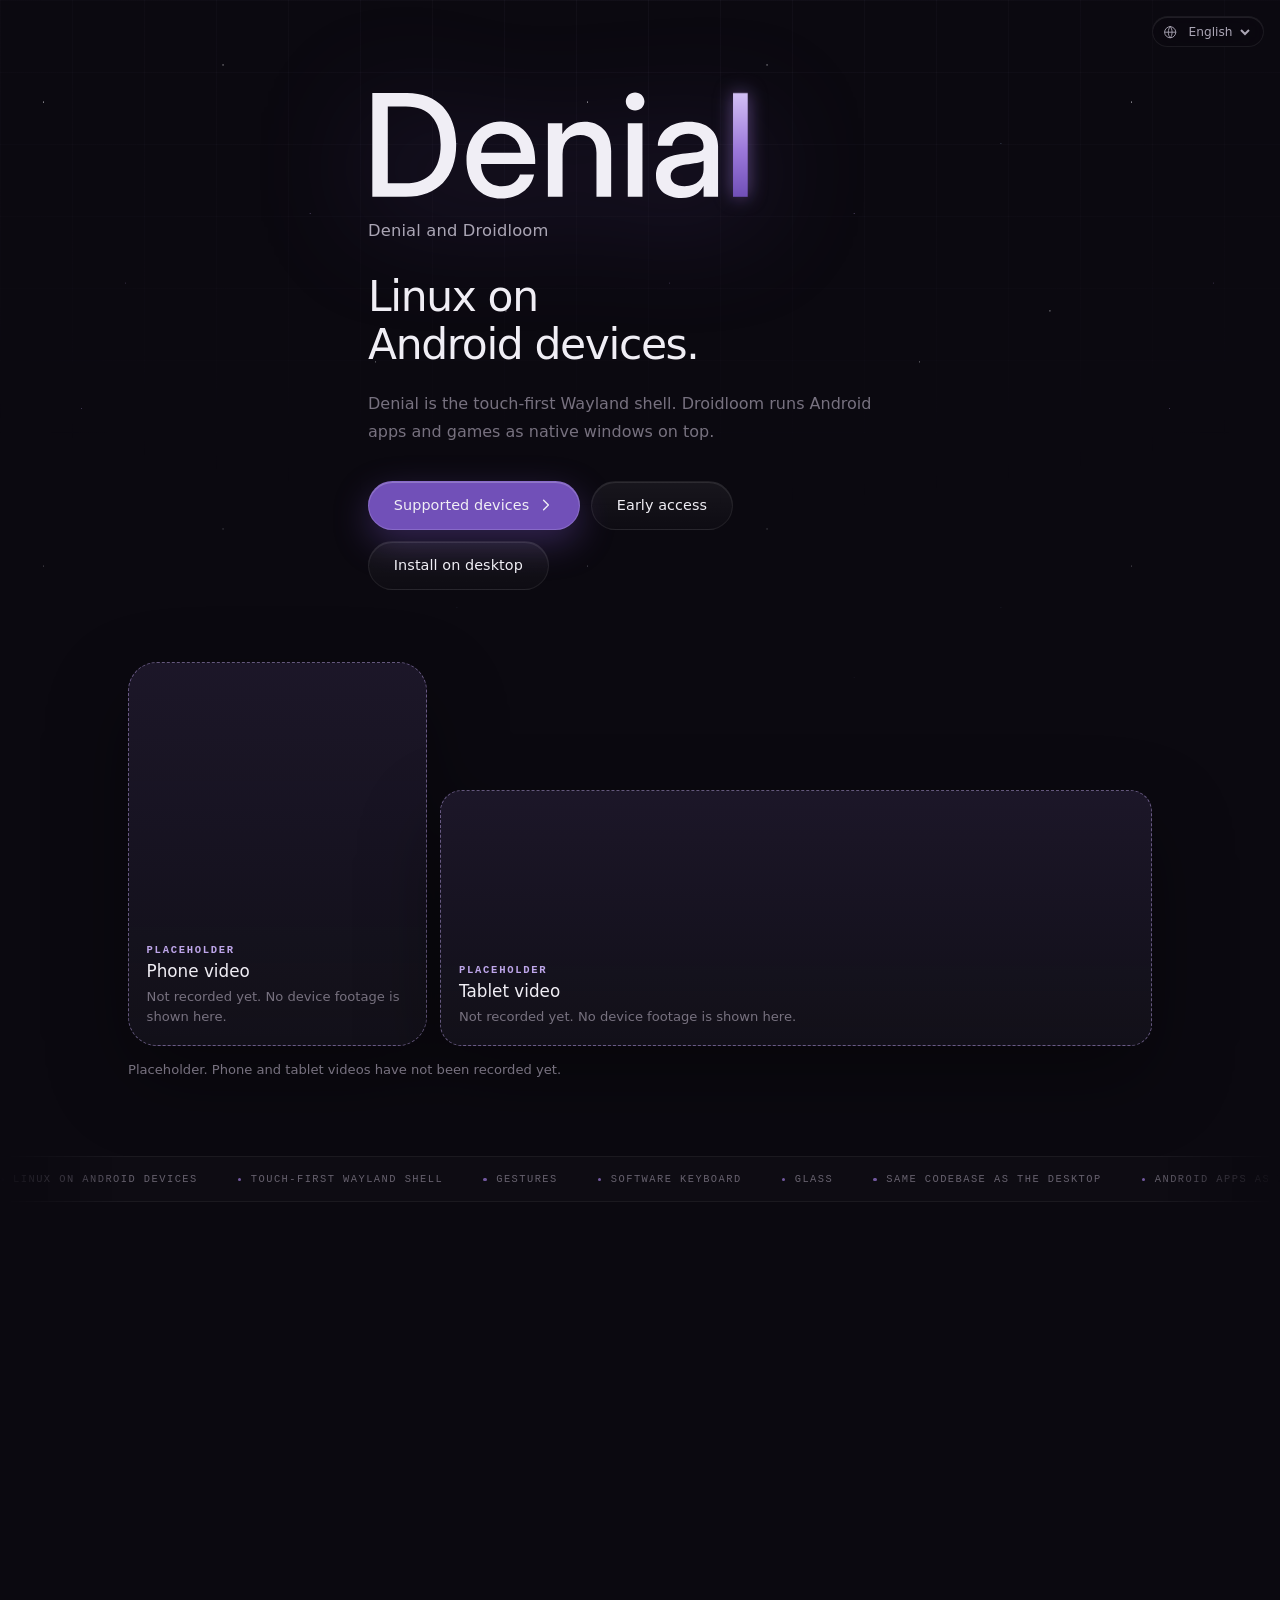
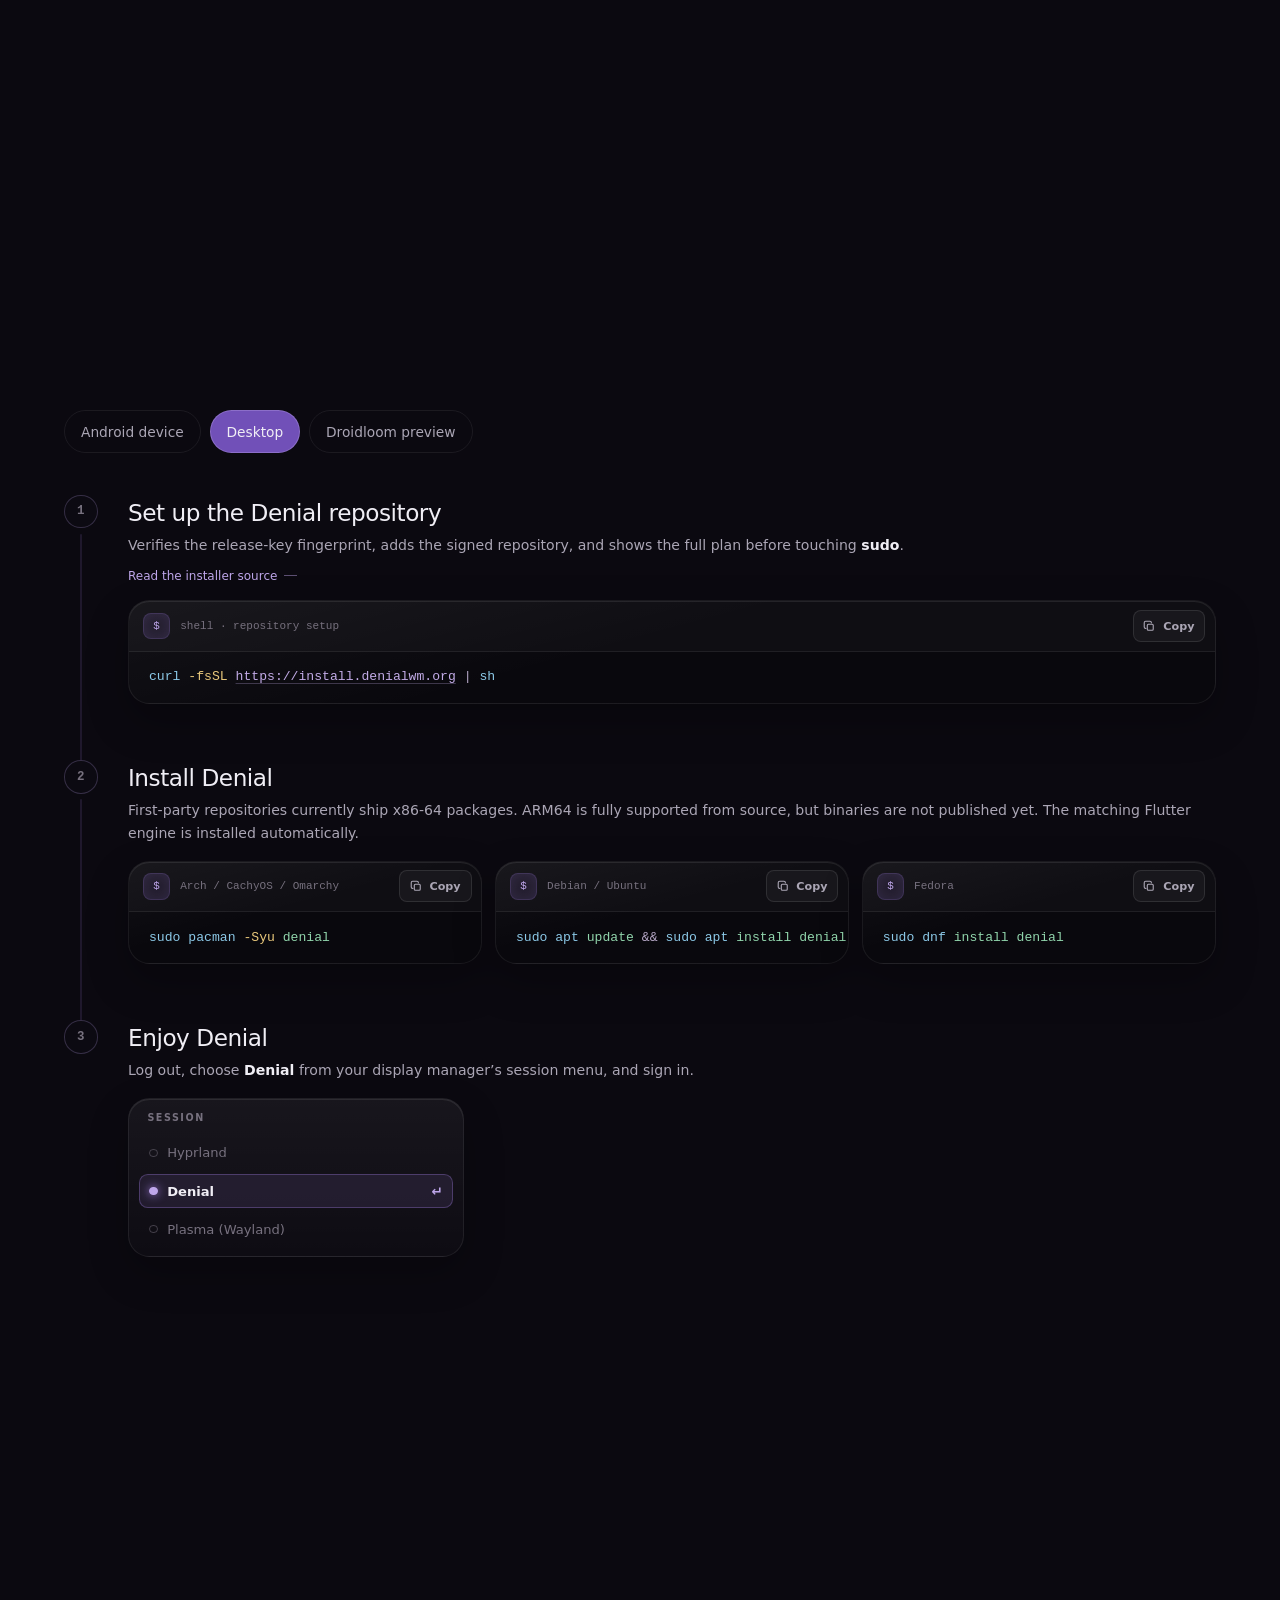
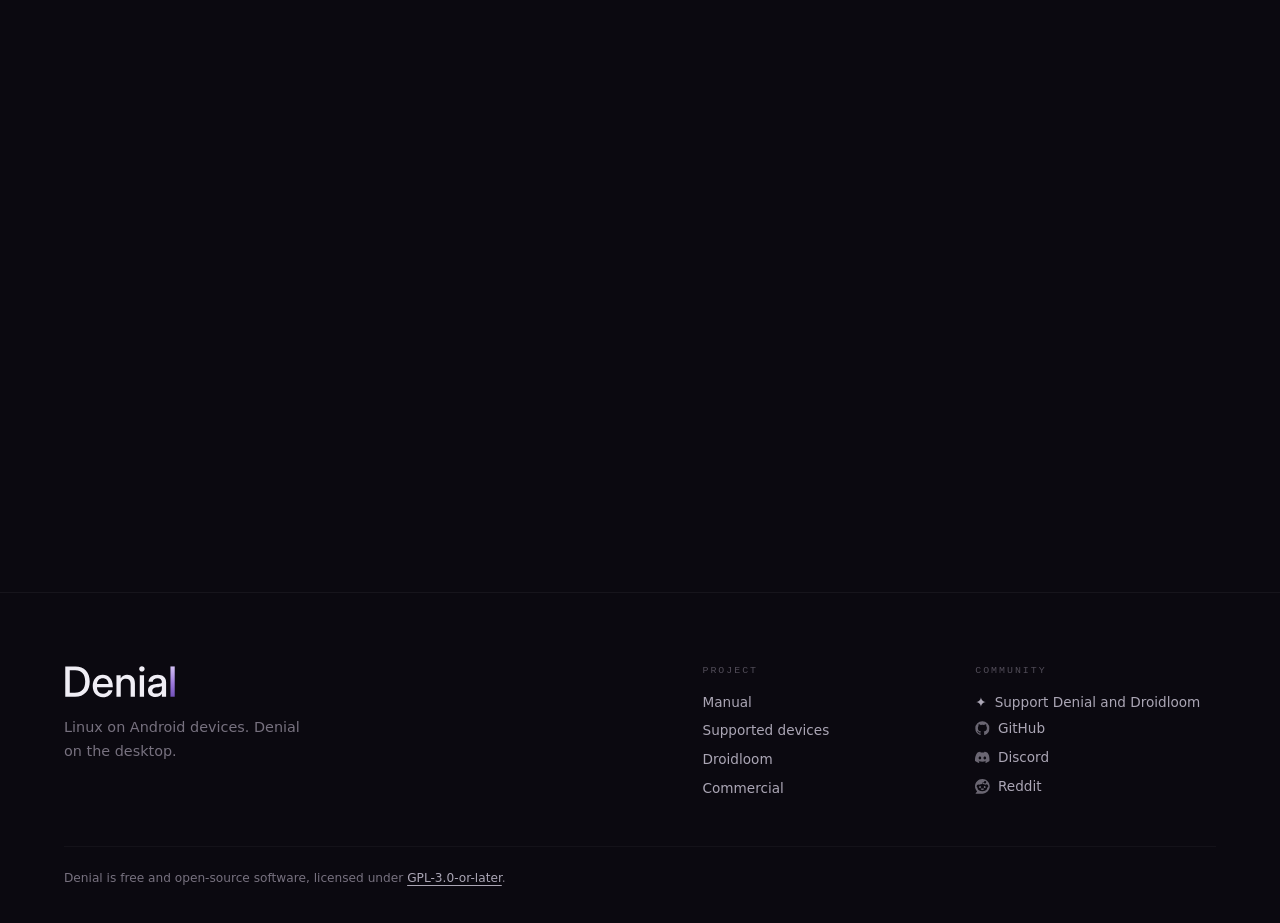
==== commit fb476a81: "docs: reposition the site around Linux on Android devices Present Denial and Droidloom as one stack," ====
--- a/landing/public/index.html
+++ b/landing/public/index.html
@@ -5,23 +5,23 @@
     <meta name="viewport" content="width=device-width, initial-scale=1">
     <meta
       name="description"
-      content="Denial is a Flutter-native Wayland compositor. Flutter owns the desktop scene itself: the shell, its motion, and the composition of Wayland applications."
+      content="Linux running on Android devices. Denial is the touch-first Wayland shell, and Droidloom runs Android apps and games as native windows on top."
     >
     <meta name="theme-color" content="#0b0910">
     <meta property="og:type" content="website">
     <meta property="og:url" content="https://denialwm.org/">
-    <meta property="og:title" content="Denial | Flutter-native Wayland compositor">
+    <meta property="og:title" content="Denial | Linux on Android devices">
     <meta
       property="og:description"
-      content="Denial is a Flutter-native Wayland compositor with Flutter embedded directly into the desktop rendering pipeline."
+      content="Linux on Android devices, with Denial as a touch-first Wayland shell and Droidloom running Android apps and games as native windows."
     >
-    <meta property="og:image" content="https://denialwm.org/assets/desktop.webp">
+    <meta property="og:image" content="https://denialwm.org/assets/desktop-glass-dashboard.webp">
     <meta name="twitter:card" content="summary_large_image">
     <link rel="alternate" hreflang="en" href="https://denialwm.org/">
     <link rel="alternate" hreflang="zh-Hans" href="https://denialwm.org/?lang=zh-CN">
     <link rel="alternate" hreflang="x-default" href="https://denialwm.org/">
     <link rel="icon" href="/assets/denial-dark.svg" type="image/svg+xml">
-    <title>Denial | Flutter-native Wayland compositor</title>
+    <title>Denial | Linux on Android devices</title>
     <script>
       document.documentElement.classList.add("has-js");
     </script>
@@ -618,6 +618,309 @@
       }
 
       /* ─────────────────────────────────────────────────────────
+         Stack, devices, sponsor
+         ───────────────────────────────────────────────────────── */
+      .hero-headline {
+        max-width: 11em;
+        margin: clamp(1.5rem, 3vw, 2.1rem) 0 0;
+        font-size: clamp(1.85rem, 3.6vw, 2.65rem);
+        font-weight: 300;
+        letter-spacing: -0.032em;
+        line-height: 1.12;
+        text-wrap: balance;
+        animation: fade-rise 800ms var(--ease) 1.05s both;
+      }
+
+      .device-placeholders {
+        display: grid;
+        grid-template-columns: minmax(8rem, 0.42fr) minmax(0, 1fr);
+        gap: 0.85rem;
+        align-items: end;
+      }
+
+      .device-placeholder {
+        display: grid;
+        align-content: end;
+        gap: 0.35rem;
+        min-height: 16rem;
+        margin: 0;
+        padding: 1.1rem;
+        border: 1px dashed rgb(190 166 234 / 48%);
+        border-radius: 1.35rem;
+        background:
+          linear-gradient(180deg, rgb(156 121 219 / 10%), rgb(255 255 255 / 2%)),
+          #0d0b14;
+        box-shadow: 0 2rem 5rem rgb(0 0 0 / 35%);
+      }
+
+      .device-placeholder--phone {
+        min-height: 24rem;
+        border-radius: 1.8rem;
+      }
+
+      .placeholder-kicker {
+        margin: 0;
+        color: var(--accent-bright);
+        font-family: ui-monospace, SFMono-Regular, Menlo, Monaco, Consolas, monospace;
+        font-size: 0.66rem;
+        font-weight: 650;
+        letter-spacing: 0.16em;
+        text-transform: uppercase;
+      }
+
+      .placeholder-title,
+      .placeholder-note,
+      .placeholder-caption {
+        margin: 0;
+      }
+
+      .placeholder-title {
+        color: var(--text);
+        font-size: 1.05rem;
+        font-weight: 450;
+      }
+
+      .placeholder-note,
+      .placeholder-caption {
+        color: var(--quiet);
+        font-size: 0.82rem;
+        line-height: 1.55;
+      }
+
+      .placeholder-caption {
+        margin-top: 0.85rem;
+      }
+
+      .stack,
+      .devices,
+      .sponsor,
+      .commercial {
+        padding-bottom: var(--section-gap);
+      }
+
+      .section-intro {
+        max-width: 40rem;
+        margin: 1rem 0 0;
+        color: var(--muted);
+        font-size: 0.98rem;
+        line-height: 1.7;
+      }
+
+      .stack-grid,
+      .tier-grid {
+        display: grid;
+        gap: 0.9rem;
+        margin-top: clamp(1.75rem, 4vw, 2.6rem);
+      }
+
+      @media (min-width: 52rem) {
+        .stack-grid,
+        .tier-grid {
+          grid-template-columns: repeat(3, minmax(0, 1fr));
+        }
+      }
+
+      [hidden] {
+        display: none !important;
+      }
+
+      .stack-card,
+      .tier-card,
+      .commercial-panel,
+      .install-panel-note {
+        display: grid;
+        align-content: start;
+        gap: 0.7rem;
+        padding: 1.25rem;
+        border: 1px solid var(--glass-line);
+        border-radius: var(--r-lg);
+        background: var(--glass);
+        box-shadow: var(--rim);
+      }
+
+      .stack-index {
+        margin: 0;
+        color: var(--accent-bright);
+        font-family: ui-monospace, SFMono-Regular, Menlo, Monaco, Consolas, monospace;
+        font-size: 0.68rem;
+        letter-spacing: 0.14em;
+      }
+
+      .stack-card h3,
+      .tier-card h3,
+      .install-panel-note h3 {
+        margin: 0;
+        font-size: 1.25rem;
+        font-weight: 450;
+        letter-spacing: -0.02em;
+      }
+
+      .commercial-panel h2 {
+        max-width: 16ch;
+        margin: 0;
+        font-size: clamp(1.8rem, 4vw, 2.7rem);
+        font-weight: 400;
+        letter-spacing: -0.03em;
+        text-shadow: none;
+      }
+
+      .stack-card p,
+      .tier-card p,
+      .install-panel-note p,
+      .commercial-panel p,
+      .devices-note {
+        margin: 0;
+        color: var(--muted);
+        font-size: 0.9rem;
+        line-height: 1.65;
+      }
+
+      .text-link {
+        color: var(--accent-bright);
+        font-size: 0.86rem;
+        text-underline-offset: 0.22em;
+      }
+
+      .stack-note {
+        margin: 1.25rem 0 0;
+        color: var(--quiet);
+        font-size: 0.84rem;
+        line-height: 1.6;
+      }
+
+      .device-table-wrap {
+        margin-top: clamp(1.5rem, 3vw, 2.2rem);
+        overflow-x: auto;
+      }
+
+      .device-table {
+        width: 100%;
+        min-width: 28rem;
+        border-collapse: collapse;
+      }
+
+      .device-table th,
+      .device-table td {
+        padding: 0.95rem 0.75rem 0.95rem 0;
+        border-bottom: 1px solid var(--line);
+        text-align: left;
+        vertical-align: top;
+      }
+
+      .device-table thead th {
+        color: var(--quiet);
+        font-family: ui-monospace, SFMono-Regular, Menlo, Monaco, Consolas, monospace;
+        font-size: 0.66rem;
+        font-weight: 650;
+        letter-spacing: 0.14em;
+        text-transform: uppercase;
+      }
+
+      .device-table tbody th {
+        font-weight: 550;
+      }
+
+      .devices-note {
+        max-width: 42rem;
+        margin-top: 1.1rem;
+      }
+
+      .devices-request {
+        display: flex;
+        flex-wrap: wrap;
+        align-items: center;
+        gap: 0.85rem 1.1rem;
+        margin-top: 1.4rem;
+      }
+
+      .tier-card--focus {
+        border-color: rgb(190 166 234 / 34%);
+        background:
+          linear-gradient(180deg, rgb(156 121 219 / 16%), rgb(255 255 255 / 3%)),
+          #14111b;
+      }
+
+      .tier-card .button,
+      .install-panel-note .button,
+      .commercial-panel .button {
+        justify-self: start;
+        margin-top: 0.35rem;
+      }
+
+      .sponsor-platforms {
+        display: flex;
+        flex-wrap: wrap;
+        align-items: center;
+        gap: 0.85rem 1rem;
+        margin-top: 1.4rem;
+      }
+
+      .sponsor-platforms > span {
+        color: var(--quiet);
+        font-size: 0.8rem;
+      }
+
+      .desktop-copy,
+      .desktop-note {
+        max-width: 44rem;
+        margin: 1rem 0 0;
+        color: var(--muted);
+        font-size: 0.98rem;
+        line-height: 1.7;
+      }
+
+      .desktop-note {
+        color: var(--quiet);
+        font-size: 0.84rem;
+      }
+
+      .desktop-feature {
+        margin: 0 0 clamp(1.5rem, 3vw, 2.2rem);
+      }
+
+      .install-tabs {
+        display: flex;
+        flex-wrap: wrap;
+        gap: 0.55rem;
+        margin-bottom: clamp(1.75rem, 4vw, 2.6rem);
+      }
+
+      .install-tab {
+        min-height: 2.7rem;
+        padding: 0.55rem 1rem;
+        border: 1px solid var(--glass-line);
+        border-radius: 999px;
+        background: transparent;
+        color: var(--muted);
+        font: inherit;
+        font-size: 0.86rem;
+        cursor: pointer;
+      }
+
+      .install-tab[aria-selected="true"] {
+        border-color: rgb(190 166 234 / 34%);
+        background: var(--accent-deep);
+        color: var(--text);
+      }
+
+      .install-tab:hover {
+        border-color: var(--glass-line-lit);
+        color: var(--text);
+      }
+
+      .install-links {
+        display: flex;
+        flex-wrap: wrap;
+        gap: 0.8rem 1.2rem;
+        align-items: center;
+      }
+
+      html[lang="zh-CN"] .hero-headline {
+        max-width: 12em;
+        letter-spacing: 0.015em;
+      }
+
+      /* ─────────────────────────────────────────────────────────
          Gallery
          ───────────────────────────────────────────────────────── */
       .gallery {
@@ -1936,6 +2239,14 @@
           width: 100%;
         }
 
+        .device-placeholders {
+          grid-template-columns: 1fr;
+        }
+
+        .device-placeholder--phone {
+          min-height: 16rem;
+        }
+
         .install-step {
           column-gap: 1rem;
           row-gap: 0.85rem;
@@ -2016,6 +2327,7 @@
           transition: none;
         }
 
+        .hero-headline,
         .hero-mark-art,
         .stage-shot,
         .hero-mark .mark-caret,
@@ -2136,16 +2448,18 @@
               </span>
             </h1>
 
-            <p class="hero-kicker" data-i18n="hero.kicker">A Flutter-native Wayland compositor</p>
+            <p class="hero-kicker" data-i18n="hero.kicker">Denial and Droidloom</p>
+
+            <p class="hero-headline" data-i18n="hero.headline">Linux on Android devices.</p>
 
             <p class="hero-copy" data-i18n="hero.copy">
-              Flutter was made for application interfaces. Denial runs it inside
-              the compositor, where it owns the desktop scene itself.
+              Denial is the touch-first Wayland shell. Droidloom runs Android
+              apps and games as native windows on top.
             </p>
 
             <div class="hero-actions">
-              <a class="button button-primary" href="#install">
-                <span data-i18n="hero.install">Install Denial</span>
+              <a class="button button-primary" href="#devices">
+                <span data-i18n="hero.devices">Supported devices</span>
                 <svg class="button-arrow" viewBox="0 0 20 20" aria-hidden="true">
                   <path
                     d="m7 4 6 6-6 6"
@@ -2157,29 +2471,35 @@
                   />
                 </svg>
               </a>
-              <a class="button" href="https://manual.denialwm.org/" data-manual-link data-i18n="hero.manual">
-                Read the manual
+              <a class="button" href="#early-access" data-i18n="hero.earlyAccess">
+                Early access
+              </a>
+              <a class="button" href="#install" data-install-jump="desktop" data-i18n="hero.installDesktop">
+                Install on desktop
               </a>
             </div>
           </div>
 
           <figure class="stage-shot">
-            <div class="shot-frame">
-              <video
-                autoplay
-                muted
-                loop
-                playsinline
-                preload="auto"
-                poster="/assets/hero-loop.webp"
-                width="1280"
-                height="720"
-                aria-label="A short preview of the Denial desktop"
-                data-i18n-aria="hero.previewLabel"
-              >
-                <source src="/assets/hero-loop.mp4" type="video/mp4">
-              </video>
+            <div class="device-placeholders">
+              <div class="device-placeholder device-placeholder--phone">
+                <p class="placeholder-kicker" data-i18n="hero.placeholderKicker">Placeholder</p>
+                <p class="placeholder-title" data-i18n="hero.phonePlaceholder">Phone video</p>
+                <p class="placeholder-note" data-i18n="hero.placeholderNote">
+                  Not recorded yet. No device footage is shown here.
+                </p>
+              </div>
+              <div class="device-placeholder device-placeholder--tablet">
+                <p class="placeholder-kicker" data-i18n="hero.placeholderKicker">Placeholder</p>
+                <p class="placeholder-title" data-i18n="hero.tabletPlaceholder">Tablet video</p>
+                <p class="placeholder-note" data-i18n="hero.placeholderNote">
+                  Not recorded yet. No device footage is shown here.
+                </p>
+              </div>
             </div>
+            <figcaption class="placeholder-caption" data-i18n="hero.placeholderCaption">
+              Placeholder. Phone and tablet videos have not been recorded yet.
+            </figcaption>
           </figure>
         </div>
       </section>
@@ -2187,36 +2507,203 @@
       <div class="strip-band" data-idle aria-hidden="true">
         <div class="hero-strip-track">
           <div class="hero-strip-group">
-            <span>Rust · Smithay</span>
-            <span data-i18n="strip.flutterEngine">Embedded Flutter Engine</span>
-            <span data-i18n="strip.dartShell">AOT Dart shell</span>
-            <span data-i18n="strip.scanout">DRM · KMS scanout</span>
-            <span data-i18n="strip.outputPools">Per-output framebuffer pools</span>
-            <span data-i18n="strip.externalTextures">External textures</span>
+            <span data-i18n="strip.linux">Linux on Android devices</span>
+            <span data-i18n="strip.touchShell">Touch-first Wayland shell</span>
+            <span data-i18n="strip.gestures">Gestures</span>
+            <span data-i18n="strip.keyboard">Software keyboard</span>
+            <span data-i18n="strip.glass">Glass</span>
+            <span data-i18n="strip.sameCode">Same codebase as the desktop</span>
+            <span data-i18n="strip.androidWindows">Android apps as windows</span>
+            <span data-i18n="strip.gpu">GPU accelerated</span>
+            <span data-i18n="strip.layouts">Stacking · tiling · scrolling</span>
             <span>Xwayland</span>
-            <span data-i18n="strip.multiOutput">Multi-output</span>
-            <span data-i18n="strip.screenSharing">Portal screen sharing</span>
-            <span data-i18n="strip.hotReload">Live hot reload</span>
+            <span data-i18n="strip.screenSharing">Screen sharing</span>
           </div>
           <div class="hero-strip-group">
-            <span>Rust · Smithay</span>
-            <span data-i18n="strip.flutterEngine">Embedded Flutter Engine</span>
-            <span data-i18n="strip.dartShell">AOT Dart shell</span>
-            <span data-i18n="strip.scanout">DRM · KMS scanout</span>
-            <span data-i18n="strip.outputPools">Per-output framebuffer pools</span>
-            <span data-i18n="strip.externalTextures">External textures</span>
+            <span data-i18n="strip.linux">Linux on Android devices</span>
+            <span data-i18n="strip.touchShell">Touch-first Wayland shell</span>
+            <span data-i18n="strip.gestures">Gestures</span>
+            <span data-i18n="strip.keyboard">Software keyboard</span>
+            <span data-i18n="strip.glass">Glass</span>
+            <span data-i18n="strip.sameCode">Same codebase as the desktop</span>
+            <span data-i18n="strip.androidWindows">Android apps as windows</span>
+            <span data-i18n="strip.gpu">GPU accelerated</span>
+            <span data-i18n="strip.layouts">Stacking · tiling · scrolling</span>
             <span>Xwayland</span>
-            <span data-i18n="strip.multiOutput">Multi-output</span>
-            <span data-i18n="strip.screenSharing">Portal screen sharing</span>
-            <span data-i18n="strip.hotReload">Live hot reload</span>
+            <span data-i18n="strip.screenSharing">Screen sharing</span>
           </div>
         </div>
       </div>
 
-      <section class="gallery container" aria-labelledby="gallery-title" data-reveal>
+      <section class="stack container" id="stack" aria-labelledby="stack-title" data-reveal>
+        <p class="section-label" data-i18n="stack.label">The stack</p>
+        <h2 id="stack-title" data-i18n="stack.heading">Linux, Denial, and Droidloom.</h2>
+        <div class="stack-grid">
+          <article class="stack-card">
+            <p class="stack-index">01</p>
+            <h3 data-i18n="stack.linux.title">Linux</h3>
+            <p data-i18n="stack.linux.copy">
+              The base system on supported Android phones and tablets. Denial
+              and Droidloom run in a Linux Wayland session on that device.
+            </p>
+          </article>
+          <article class="stack-card">
+            <p class="stack-index">02</p>
+            <h3>Denial</h3>
+            <p data-i18n="stack.denial.copy">
+              A touch-first Wayland shell: gestures, a software keyboard, and
+              glass. It is the same codebase as the desktop compositor.
+            </p>
+            <a
+              class="text-link"
+              href="https://manual.denialwm.org/docs/mobile-and-tablets/"
+              data-manual-link
+              data-manual-path="docs/mobile-and-tablets/"
+              data-i18n="stack.denial.link"
+            >Mobile and tablets in the manual</a>
+          </article>
+          <article class="stack-card">
+            <p class="stack-index">03</p>
+            <h3>Droidloom</h3>
+            <p data-i18n="stack.droidloom.copy">
+              Android apps and games as native Wayland windows. GPU
+              accelerated, with no closed-source libraries. Arknights: Endfield
+              runs through Droidloom.
+            </p>
+            <a class="text-link" href="https://github.com/denialwm/droidloom" data-i18n="stack.droidloom.link">
+              Droidloom on GitHub
+            </a>
+          </article>
+        </div>
+        <p class="stack-note" data-i18n="stack.note">
+          Public device images are not available yet. The desktop compositor
+          can be installed today.
+        </p>
+      </section>
+
+      <section class="devices container" id="devices" aria-labelledby="devices-title" data-reveal>
+        <p class="section-label" data-i18n="devices.label">Devices</p>
+        <h2 id="devices-title" data-i18n="devices.heading">Supported devices.</h2>
+        <p class="section-intro" data-i18n="devices.intro">
+          Owner-confirmed status for the devices running this stack today.
+        </p>
+        <div class="device-table-wrap">
+          <table class="device-table">
+            <caption class="visually-hidden" data-i18n="devices.caption">Supported Android devices</caption>
+            <thead>
+              <tr>
+                <th scope="col" data-i18n="devices.col.device">Device</th>
+                <th scope="col" data-i18n="devices.col.status">Status</th>
+              </tr>
+            </thead>
+            <tbody>
+              <tr>
+                <th scope="row">OnePlus Pad 4</th>
+                <td data-i18n="devices.pad4">Full features</td>
+              </tr>
+              <tr>
+                <th scope="row">Moto Edge 70</th>
+                <td data-i18n="devices.partial">Works. No camera or mobile network.</td>
+              </tr>
+              <tr>
+                <th scope="row">OnePlus 12R</th>
+                <td data-i18n="devices.partial">Works. No camera or mobile network.</td>
+              </tr>
+            </tbody>
+          </table>
+        </div>
+        <p class="devices-note" data-i18n="devices.fingerprint">
+          On all of these devices, the under-display fingerprint sensor works
+          through Denial's custom Wayland protocols.
+        </p>
+        <p class="devices-request">
+          <a
+            class="button button-primary"
+            data-discord-link
+            href="https://discord.gg/vy5t8aCxj"
+            data-i18n="devices.request"
+          >Request your device</a>
+          <a class="text-link" href="https://github.com/denialwm/denial/issues" data-i18n="devices.requestGithub">
+            or open a GitHub issue
+          </a>
+        </p>
+      </section>
+
+      <section class="sponsor container" id="early-access" aria-labelledby="sponsor-title" data-reveal>
+        <p class="section-label" data-i18n="sponsor.label">Sponsor</p>
+        <h2 id="sponsor-title" data-i18n="sponsor.heading">Support the work. Join early access.</h2>
+        <p class="section-intro" data-i18n="sponsor.intro">
+          One sponsor page covers Denial and Droidloom.
+        </p>
+        <div class="tier-grid">
+          <article class="tier-card">
+            <h3 data-i18n="sponsor.supporter.title">Supporter</h3>
+            <p data-i18n="sponsor.supporter.copy">
+              Fund ongoing work on Denial and Droidloom.
+            </p>
+            <a
+              class="button"
+              href="https://sponsor.denialwm.org/en"
+              target="_blank"
+              rel="noopener noreferrer"
+              data-sponsor-link
+              data-i18n="sponsor.supporter.cta"
+            >Become a supporter</a>
+          </article>
+          <article class="tier-card tier-card--focus">
+            <h3 data-i18n="sponsor.early.title">Early access</h3>
+            <p data-i18n="sponsor.early.copy">
+              Device images and Droidloom builds before public release.
+            </p>
+            <a
+              class="button button-primary"
+              href="https://sponsor.denialwm.org/en"
+              target="_blank"
+              rel="noopener noreferrer"
+              data-sponsor-link
+              data-i18n="sponsor.early.cta"
+            >Get early access</a>
+          </article>
+          <article class="tier-card">
+            <h3 data-i18n="sponsor.device.title">Device sponsor</h3>
+            <p data-i18n="sponsor.device.copy">
+              Fund a port. Sponsors are credited on the device page.
+            </p>
+            <a
+              class="button"
+              href="https://sponsor.denialwm.org/en"
+              target="_blank"
+              rel="noopener noreferrer"
+              data-sponsor-link
+              data-i18n="sponsor.device.cta"
+            >Sponsor a device</a>
+          </article>
+        </div>
+        <div class="sponsor-platforms">
+          <span data-i18n="sponsor.alternative">Or use another platform:</span>
+          <iframe src="https://github.com/sponsors/doctorlogix/button" title="Sponsor doctorlogix" height="32" width="114" style="border: 0; border-radius: 6px;"></iframe>
+          <a class="support-button" href="https://ko-fi.com/E5P523D5FN" target="_blank" rel="noopener noreferrer" aria-label="Support Denial and Droidloom on Ko-fi" data-i18n-aria="sponsor.kofi">
+            <img src="https://storage.ko-fi.com/cdn/cup-border.png" alt="" aria-hidden="true">
+            <span>Ko-fi</span>
+          </a>
+        </div>
+      </section>
+
+      <section class="gallery container" id="desktop" aria-labelledby="gallery-title" data-reveal>
         <div class="gallery-heading">
-          <p class="section-label" data-i18n="gallery.label">Gallery</p>
-          <h2 id="gallery-title" data-i18n="gallery.heading">Denial in motion.</h2>
+          <p class="section-label" data-i18n="desktop.label">Desktop</p>
+          <h2 id="gallery-title" data-i18n="desktop.heading">The desktop compositor.</h2>
+          <p class="desktop-copy" data-i18n="desktop.copy">
+            Denial is still the Flutter-native Wayland compositor for the desk:
+            stacking, tiling, and scrolling layouts, live shell editing and hot
+            reload, Xwayland, and screen sharing. First-party packages cover
+            Arch, Fedora, and Debian. NixOS has a source flake and module. Void
+            has been tested from source.
+          </p>
+          <p class="desktop-note" data-i18n="desktop.hotReloadNote">
+            The optional UI development package is paused for the current
+            Flutter engine generation. Source tooling remains available.
+          </p>
           <p class="gallery-subtitle">
             <span class="gallery-subtitle-line is-active" data-gallery-subtitle data-i18n="gallery.subtitle">
               Screenshots can’t capture how smooth Denial feels.
@@ -2225,7 +2712,116 @@
           </p>
         </div>
 
+        <figure class="desktop-feature">
+          <div class="gallery-media-frame">
+            <video
+              class="gallery-media gallery-video"
+              autoplay
+              muted
+              loop
+              playsinline
+              preload="metadata"
+              poster="/assets/hero-loop.webp"
+              width="1280"
+              height="720"
+              aria-label="A short preview of the Denial desktop"
+              data-i18n-aria="hero.previewLabel"
+              data-gallery-video
+            >
+              <source src="/assets/hero-loop.mp4" type="video/mp4">
+              <span data-i18n="gallery.videoUnsupported">Your browser does not support embedded video.</span>
+            </video>
+          </div>
+        </figure>
+
         <div class="gallery-grid">
+          <figure
+            class="gallery-card"
+            role="button"
+            tabindex="0"
+            aria-label="Open Glass dashboard"
+            data-gallery-item
+            data-gallery-type="image"
+            data-gallery-src="/assets/desktop-glass-dashboard.webp"
+            data-gallery-title="Glass dashboard"
+            data-gallery-kind="Translucent dashboard and terminal visualizers"
+            data-i18n-gallery="gallery.items.glassDashboard"
+          >
+            <div class="gallery-media-frame">
+              <img
+                class="gallery-media"
+                src="/assets/desktop-glass-dashboard.webp"
+                alt=""
+                width="1600"
+                height="901"
+              >
+            </div>
+            <figcaption>
+              <h3 class="gallery-item-title">Glass dashboard</h3>
+              <p class="gallery-item-kind">
+                Translucent dashboard and terminal visualizers
+              </p>
+            </figcaption>
+          </figure>
+
+          <figure
+            class="gallery-card"
+            role="button"
+            tabindex="0"
+            aria-label="Open Another mood"
+            data-gallery-item
+            data-gallery-type="image"
+            data-gallery-src="/assets/desktop-purple.webp"
+            data-gallery-title="Another mood"
+            data-gallery-kind="Purple wallpaper, btop, launcher, and an audio visualizer"
+            data-i18n-gallery="gallery.items.desktopPurple"
+          >
+            <div class="gallery-media-frame">
+              <img
+                class="gallery-media"
+                src="/assets/desktop-purple.webp"
+                alt=""
+                width="1600"
+                height="902"
+              >
+            </div>
+            <figcaption>
+              <h3 class="gallery-item-title">Another mood</h3>
+              <p class="gallery-item-kind">
+                Purple wallpaper, btop, launcher, and an audio visualizer
+              </p>
+            </figcaption>
+          </figure>
+
+          <figure
+            class="gallery-card"
+            role="button"
+            tabindex="0"
+            aria-label="Open Launcher, up close"
+            data-gallery-item
+            data-gallery-type="image"
+            data-gallery-src="/assets/desktop-glass-launcher.webp"
+            data-gallery-title="Launcher, up close"
+            data-gallery-kind="Glass application launcher over the desktop wallpaper"
+            data-i18n-gallery="gallery.items.glassLauncher"
+          >
+            <div class="gallery-media-frame">
+              <img
+                class="gallery-media"
+                src="/assets/desktop-glass-launcher.webp"
+                alt=""
+                width="1600"
+                height="756"
+              >
+            </div>
+            <figcaption>
+              <h3 class="gallery-item-title">Launcher, up close</h3>
+              <p class="gallery-item-kind">
+                Glass application launcher over the desktop wallpaper
+              </p>
+            </figcaption>
+          </figure>
+
           <figure
             class="gallery-card"
             role="button"
@@ -2531,82 +3127,74 @@
         </div>
       </dialog>
 
-      <section
-        class="community container"
-        aria-labelledby="community-title"
-        data-reveal
-      >
-        <div>
-          <p class="section-label" data-i18n="community.label">Community</p>
-          <h2 id="community-title" data-i18n="community.heading">Follow the work. Join the conversation.</h2>
-          <p class="community-text" data-i18n="community.copy">
-            Denial is built in public. Follow development on GitHub or talk
-            with Denial users on Discord.
-          </p>
-          <div class="community-support">
-            <p class="support-eyebrow" data-i18n="community.sponsorEyebrow">Support independent development</p>
-            <h3 data-i18n="community.sponsorTitle">Help Denial become what it can be.</h3>
-            <p class="support-copy" data-i18n-html="community.sponsorCopy">
-              <span>If Denial matters to you, I would genuinely appreciate your support.</span>
-              <span>Your support gives me more focused time to build, polish, and keep it free for everyone.</span>
-            </p>
-            <div class="support-row">
-              <a
-                class="support-primary"
-                href="http://sponsor.denialwm.org/en"
-                target="_blank"
-                rel="noopener noreferrer"
-                data-sponsor-link
-              >
-                <span aria-hidden="true">✦</span>
-                <span data-i18n="community.sponsorCta">Support Denial directly</span>
-                <span aria-hidden="true">↗</span>
-              </a>
-              <div class="support-secondary">
-                <span data-i18n="community.sponsorAlternative">Or use another platform:</span>
-                <iframe src="https://github.com/sponsors/doctorlogix/button" title="Sponsor doctorlogix" height="32" width="114" style="border: 0; border-radius: 6px;"></iframe>
-                <a class="support-button" href="https://ko-fi.com/E5P523D5FN" target="_blank" rel="noopener noreferrer" title="Support Denial on Ko-fi">
-                  <img src="https://storage.ko-fi.com/cdn/cup-border.png" alt="" aria-hidden="true">
-                  <span>Ko-fi</span>
-                </a>
-              </div>
-            </div>
-          </div>
-        </div>
-
-        <nav class="community-links" aria-label="Denial community links" data-i18n-aria="community.navigation">
-          <a class="community-link" href="https://github.com/denialwm/denial">
-            <span class="community-name">
-              <svg class="community-icon" aria-hidden="true">
-                <use href="#github-icon"></use>
-              </svg>
-              <strong>GitHub</strong>
-            </span>
-            <span class="community-description" data-i18n="community.github">Source, issues, and releases</span>
-            <span class="community-arrow" aria-hidden="true">↗</span>
-          </a>
-          <a class="community-link" href="https://discord.gg/PQBChmDYy">
-            <span class="community-name">
-              <svg class="community-icon" aria-hidden="true">
-                <use href="#discord-icon"></use>
-              </svg>
-              <strong>Discord</strong>
-            </span>
-            <span class="community-description" data-i18n="community.discord">Chat with Denial users</span>
-            <span class="community-arrow" aria-hidden="true">↗</span>
-          </a>
-        </nav>
-      </section>
-
       <section class="install container" id="install" aria-labelledby="install-title">
         <div class="install-heading" data-reveal>
           <div>
-            <p class="section-label" data-i18n="install.label">Package install · Linux x86-64</p>
+            <p class="section-label" data-i18n="install.label">Install</p>
             <h2 id="install-title" data-i18n="install.heading">
-              Install Denial in three steps.
+              Android device, desktop, or Droidloom.
             </h2>
           </div>
         </div>
+
+        <div class="install-tabs" role="tablist" aria-label="Install target" data-i18n-aria="install.tabsLabel">
+          <button
+            class="install-tab"
+            type="button"
+            role="tab"
+            id="install-tab-android"
+            aria-controls="install-panel-android"
+            aria-selected="false"
+            tabindex="-1"
+            data-install-tab="android"
+            data-i18n="install.tabs.android"
+          >Android device</button>
+          <button
+            class="install-tab"
+            type="button"
+            role="tab"
+            id="install-tab-desktop"
+            aria-controls="install-panel-desktop"
+            aria-selected="true"
+            data-install-tab="desktop"
+            data-i18n="install.tabs.desktop"
+          >Desktop</button>
+          <button
+            class="install-tab"
+            type="button"
+            role="tab"
+            id="install-tab-droidloom"
+            aria-controls="install-panel-droidloom"
+            aria-selected="false"
+            tabindex="-1"
+            data-install-tab="droidloom"
+            data-i18n="install.tabs.droidloom"
+          >Droidloom preview</button>
+        </div>
+
+        <div
+          class="install-panel-note"
+          id="install-panel-android"
+          role="tabpanel"
+          aria-labelledby="install-tab-android"
+          data-install-panel="android"
+          hidden
+        >
+          <h3 data-i18n="install.android.title">Android device</h3>
+          <p data-i18n="install.android.copy">
+            Early access. Device images are coming soon and are not public yet.
+          </p>
+          <a class="button button-primary" href="#early-access" data-i18n="install.android.cta">
+            Join early access
+          </a>
+        </div>
+
+        <div
+          id="install-panel-desktop"
+          role="tabpanel"
+          aria-labelledby="install-tab-desktop"
+          data-install-panel="desktop"
+        >
 
         <svg class="visually-hidden" aria-hidden="true">
           <symbol id="copy-symbol" viewBox="0 0 16 16">
@@ -2785,6 +3373,94 @@
             </div>
           </li>
         </ol>
+        </div>
+
+        <div
+          class="install-panel-note"
+          id="install-panel-droidloom"
+          role="tabpanel"
+          aria-labelledby="install-tab-droidloom"
+          data-install-panel="droidloom"
+          hidden
+        >
+          <h3 data-i18n="install.droidloom.title">Droidloom preview</h3>
+          <p data-i18n="install.droidloom.copy">
+            The preview targets x86_64 Arch Linux and Omarchy, with AMD or
+            Intel graphics. NVIDIA rendering is not validated. Startup is
+            manual. Follow the upstream install guide.
+          </p>
+          <div class="install-links">
+            <a class="button button-primary" href="https://github.com/denialwm/droidloom/blob/main/docs/INSTALL.md" data-i18n="install.droidloom.cta">
+              Droidloom install guide
+            </a>
+            <a class="text-link" href="https://github.com/denialwm/droidloom/blob/main/docs/KNOWN_ISSUES.md" data-i18n="install.droidloom.issues">
+              Known issues
+            </a>
+          </div>
+        </div>
+      </section>
+
+      <section class="commercial container" id="commercial" aria-labelledby="commercial-title" data-reveal>
+        <div class="commercial-panel">
+          <p class="section-label" data-i18n="commercial.label">Commercial</p>
+          <h2 id="commercial-title" data-i18n="commercial.heading">Hardware, kiosk, and embedded.</h2>
+          <p data-i18n="commercial.copy">
+            Device bring-up, custom shells, and Droidloom integration under
+            contract. The code stays GPL-3.0-or-later.
+          </p>
+          <a class="button button-primary" href="mailto:doctor.logix@gmail.com">
+            <span class="visually-hidden" data-i18n="commercial.emailLabel">Email</span>
+            doctor.logix@gmail.com
+          </a>
+        </div>
+      </section>
+
+      <section
+        class="community container"
+        aria-labelledby="community-title"
+        data-reveal
+      >
+        <div>
+          <p class="section-label" data-i18n="community.label">Community</p>
+          <h2 id="community-title" data-i18n="community.heading">Follow the work. Join the conversation.</h2>
+          <p class="community-text" data-i18n="community.copy">
+            Denial and Droidloom are built in public. Follow development on
+            GitHub, or talk with people using them on Discord.
+          </p>
+        </div>
+
+        <nav class="community-links" aria-label="Community links" data-i18n-aria="community.navigation">
+          <a class="community-link" href="https://github.com/denialwm/denial">
+            <span class="community-name">
+              <svg class="community-icon" aria-hidden="true">
+                <use href="#github-icon"></use>
+              </svg>
+              <strong>Denial</strong>
+            </span>
+            <span class="community-description" data-i18n="community.github">Source, issues, and releases</span>
+            <span class="community-arrow" aria-hidden="true">↗</span>
+          </a>
+          <a class="community-link" href="https://github.com/denialwm/droidloom">
+            <span class="community-name">
+              <svg class="community-icon" aria-hidden="true">
+                <use href="#github-icon"></use>
+              </svg>
+              <strong>Droidloom</strong>
+            </span>
+            <span class="community-description" data-i18n="community.droidloom">Android apps as Wayland windows</span>
+            <span class="community-arrow" aria-hidden="true">↗</span>
+          </a>
+          <a class="community-link" data-discord-link href="https://discord.gg/vy5t8aCxj">
+            <span class="community-name">
+              <svg class="community-icon" aria-hidden="true">
+                <use href="#discord-icon"></use>
+              </svg>
+              <strong>Discord</strong>
+            </span>
+            <span class="community-description" data-i18n="community.discord">Chat with Denial users</span>
+            <span class="community-arrow" aria-hidden="true">↗</span>
+          </a>
+        </nav>
       </section>
     </main>
 
@@ -2854,18 +3530,35 @@
             <use class="mark-caret" href="#denial-caret" />
           </svg>
           <p data-i18n="footer.tagline">
-            Flutter-native from the compositor up.
+            Linux on Android devices. Denial on the desktop.
           </p>
         </div>
 
         <div class="footer-groups">
+          <nav class="footer-group" aria-label="Project" data-i18n-aria="footer.project">
+            <p class="footer-group-title" data-i18n="footer.project">Project</p>
+            <ul>
+              <li>
+                <a href="https://manual.denialwm.org/" data-manual-link data-i18n="footer.manual">Manual</a>
+              </li>
+              <li>
+                <a href="#devices" data-i18n="footer.devices">Supported devices</a>
+              </li>
+              <li>
+                <a href="https://github.com/denialwm/droidloom">Droidloom</a>
+              </li>
+              <li>
+                <a href="#commercial" data-i18n="footer.commercial">Commercial</a>
+              </li>
+            </ul>
+          </nav>
           <nav class="footer-group footer-community" aria-label="Community" data-i18n-aria="community.label">
             <p class="footer-group-title" data-i18n="community.label">Community</p>
             <ul>
               <li>
-                <a href="http://sponsor.denialwm.org/en" target="_blank" rel="noopener noreferrer" data-sponsor-link>
+                <a href="https://sponsor.denialwm.org/en" target="_blank" rel="noopener noreferrer" data-sponsor-link>
                   <span aria-hidden="true">✦</span>
-                  <span data-i18n="community.supportLink">Support Denial</span>
+                  <span data-i18n="community.supportLink">Support Denial and Droidloom</span>
                 </a>
               </li>
               <li>
@@ -2877,7 +3570,7 @@
                 </a>
               </li>
               <li>
-                <a href="https://discord.gg/PQBChmDYy">
+                <a data-discord-link href="https://discord.gg/vy5t8aCxj">
                   <svg viewBox="0 0 24 24" aria-hidden="true">
                     <use href="#discord-icon"></use>
                   </svg>
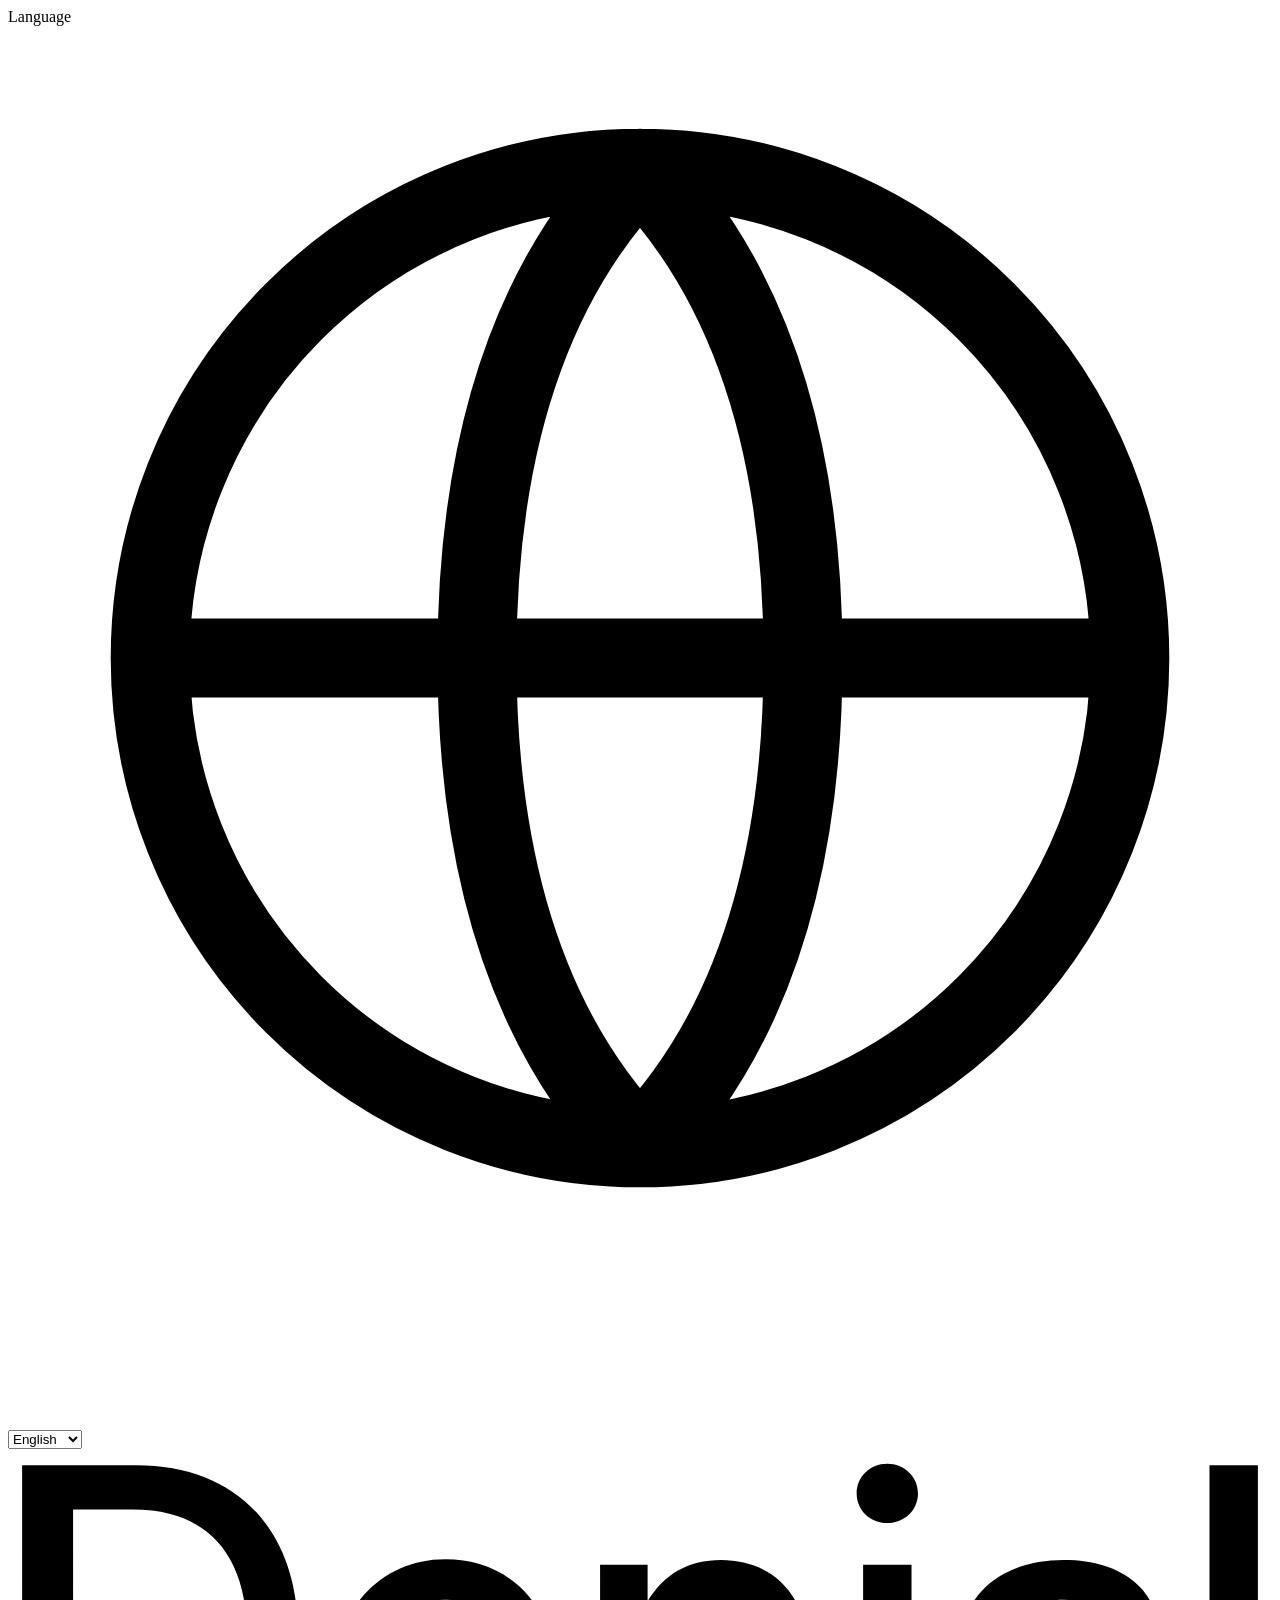
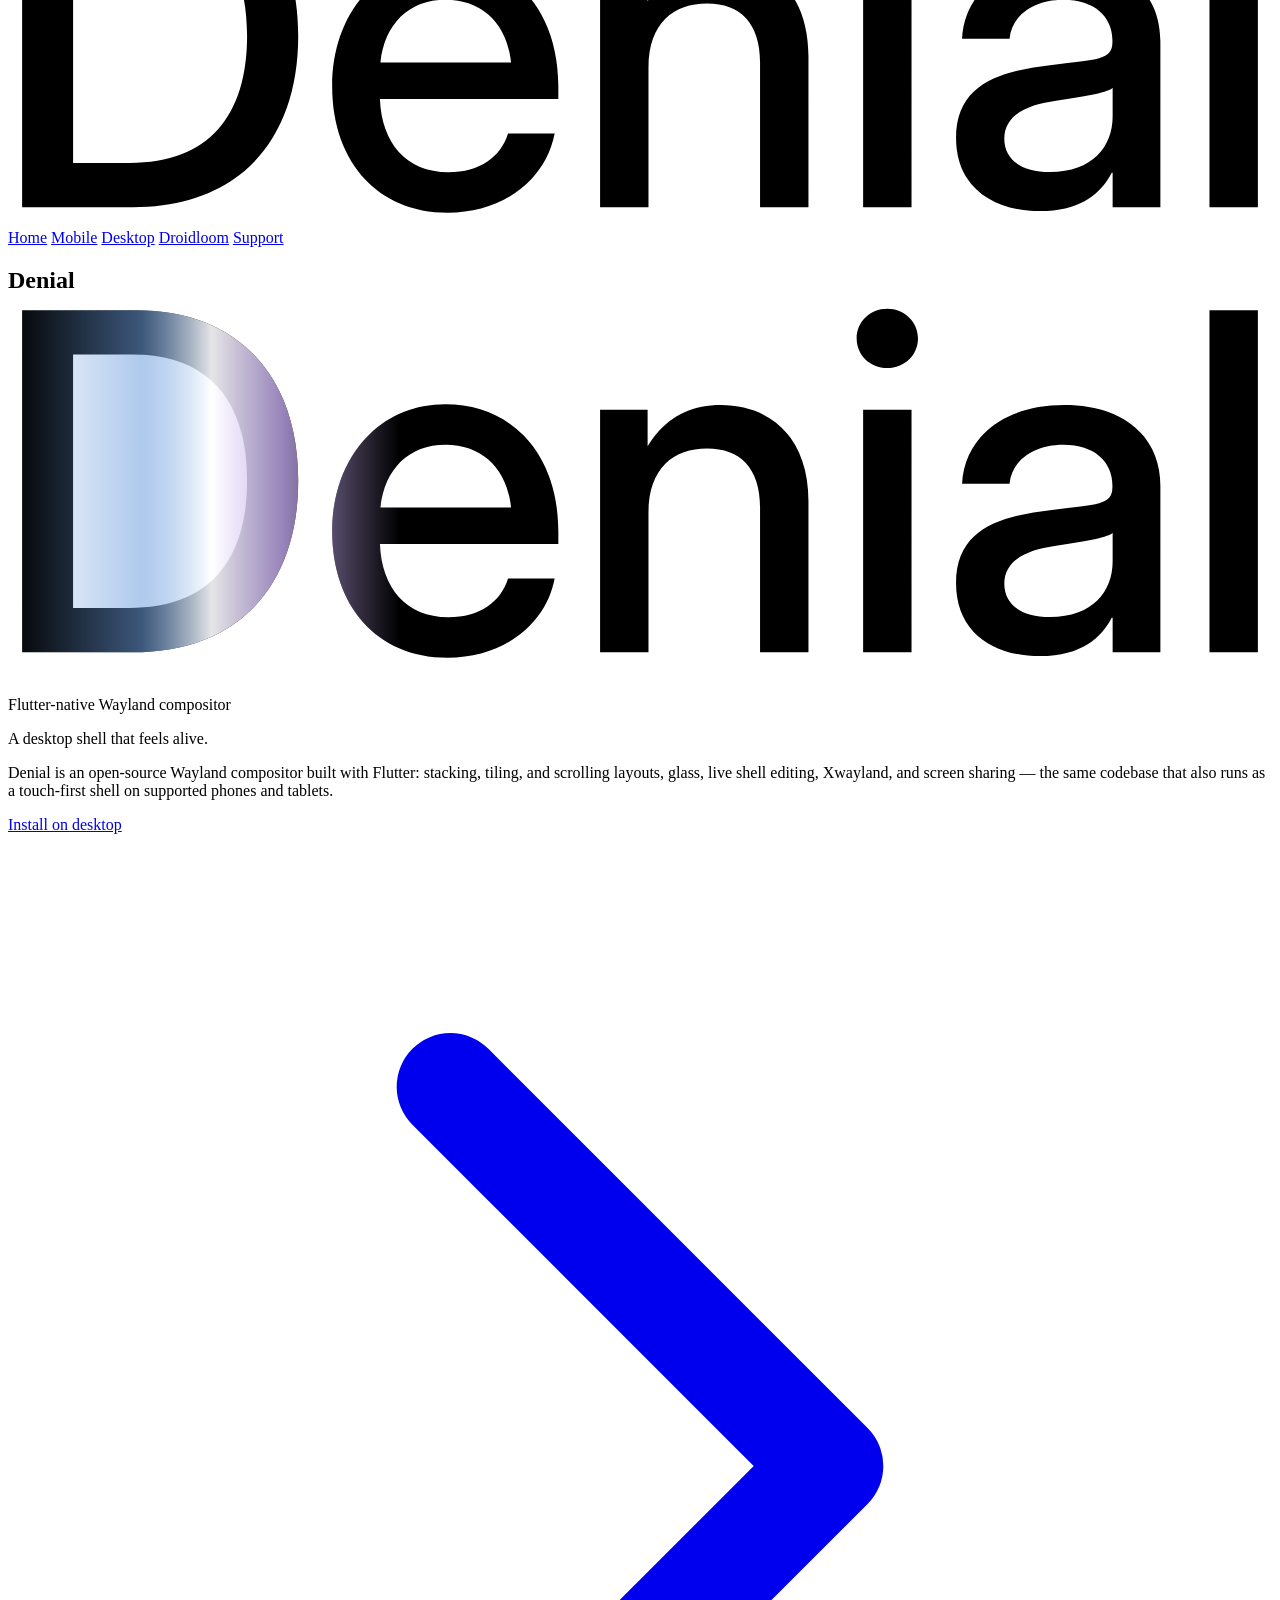
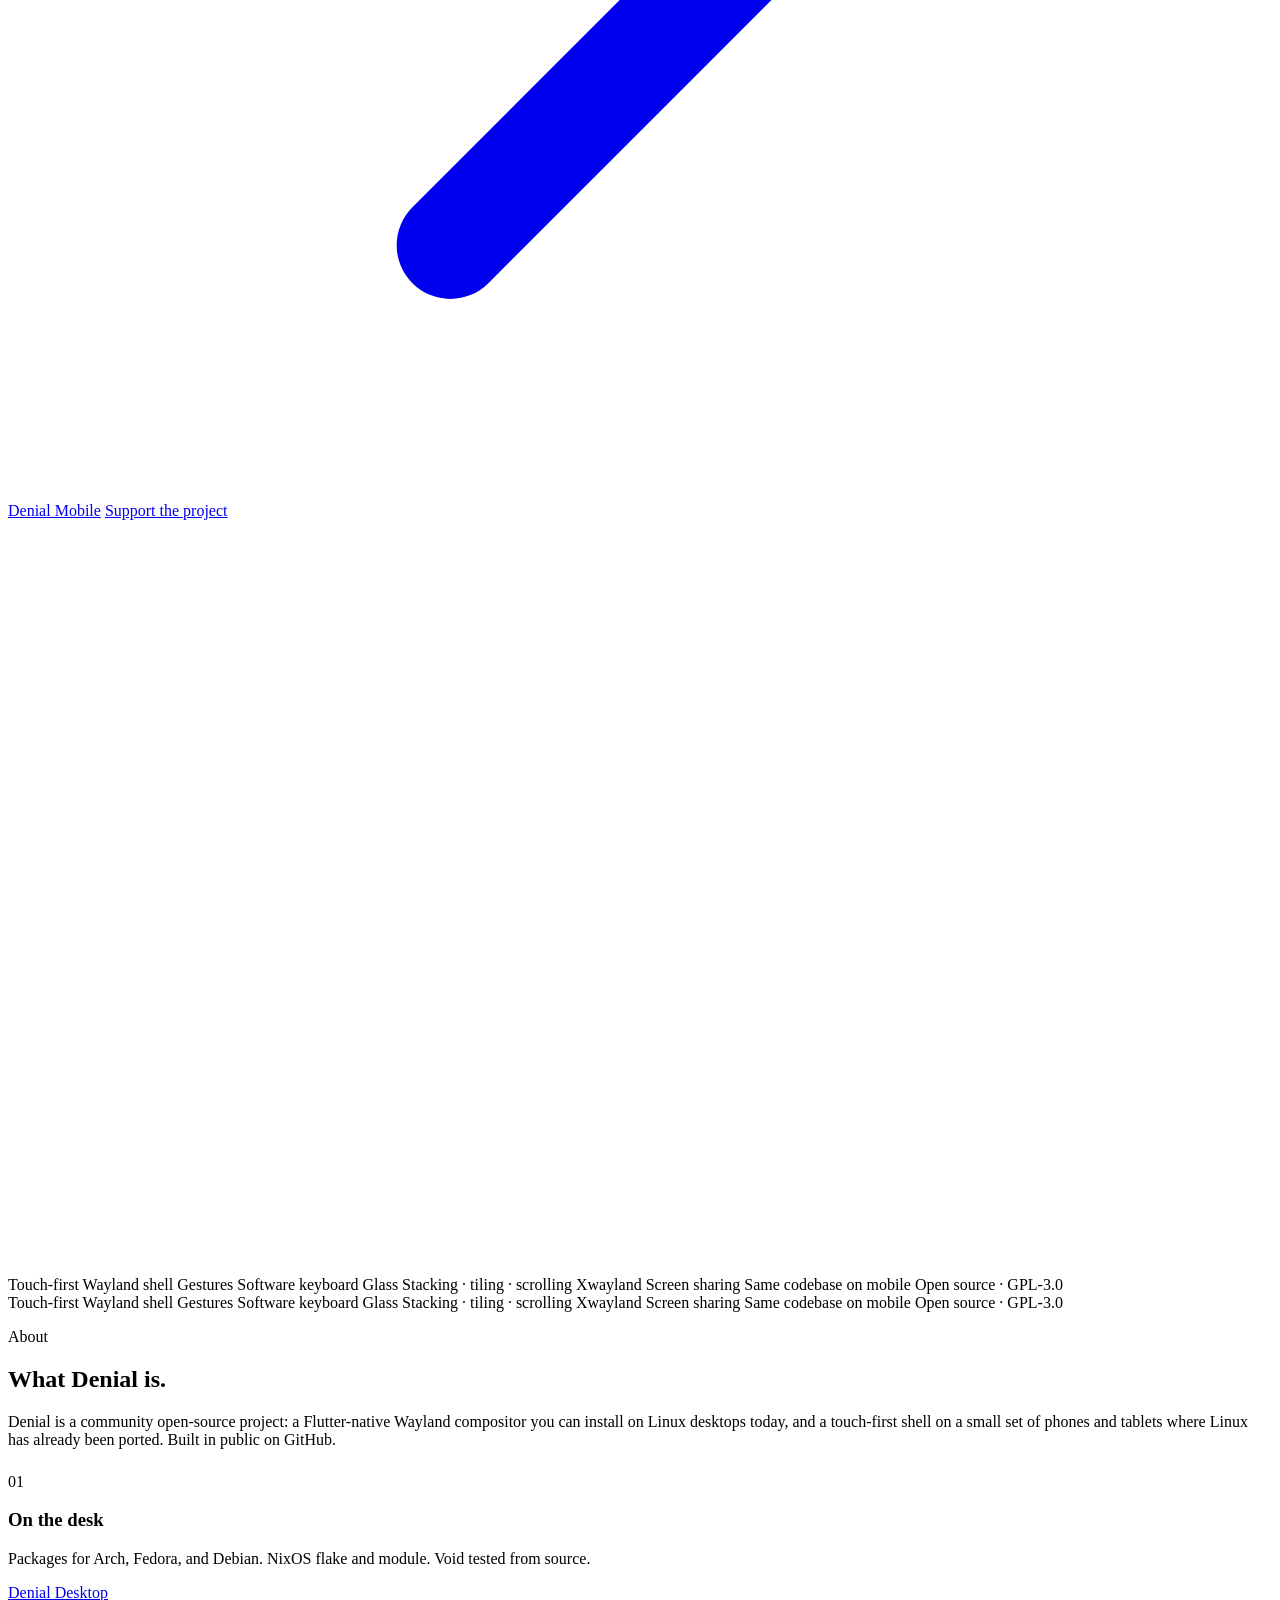
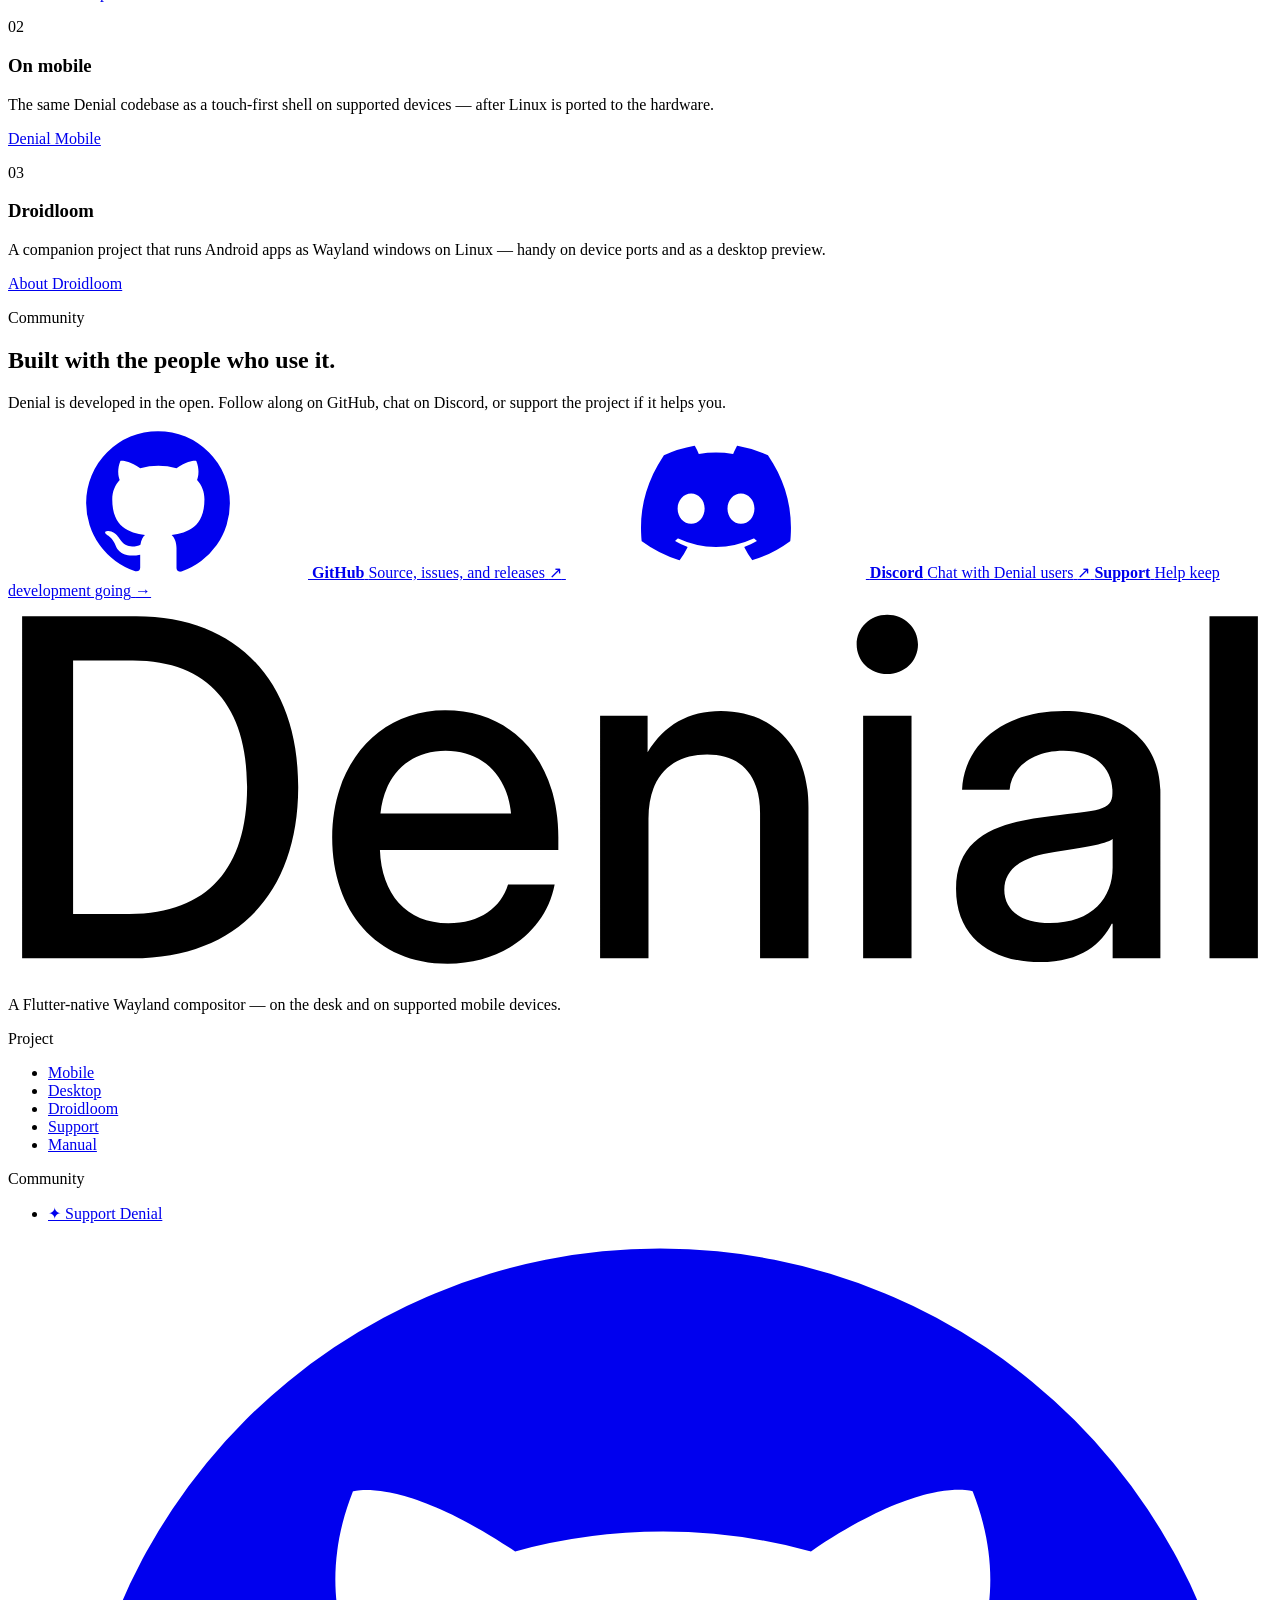
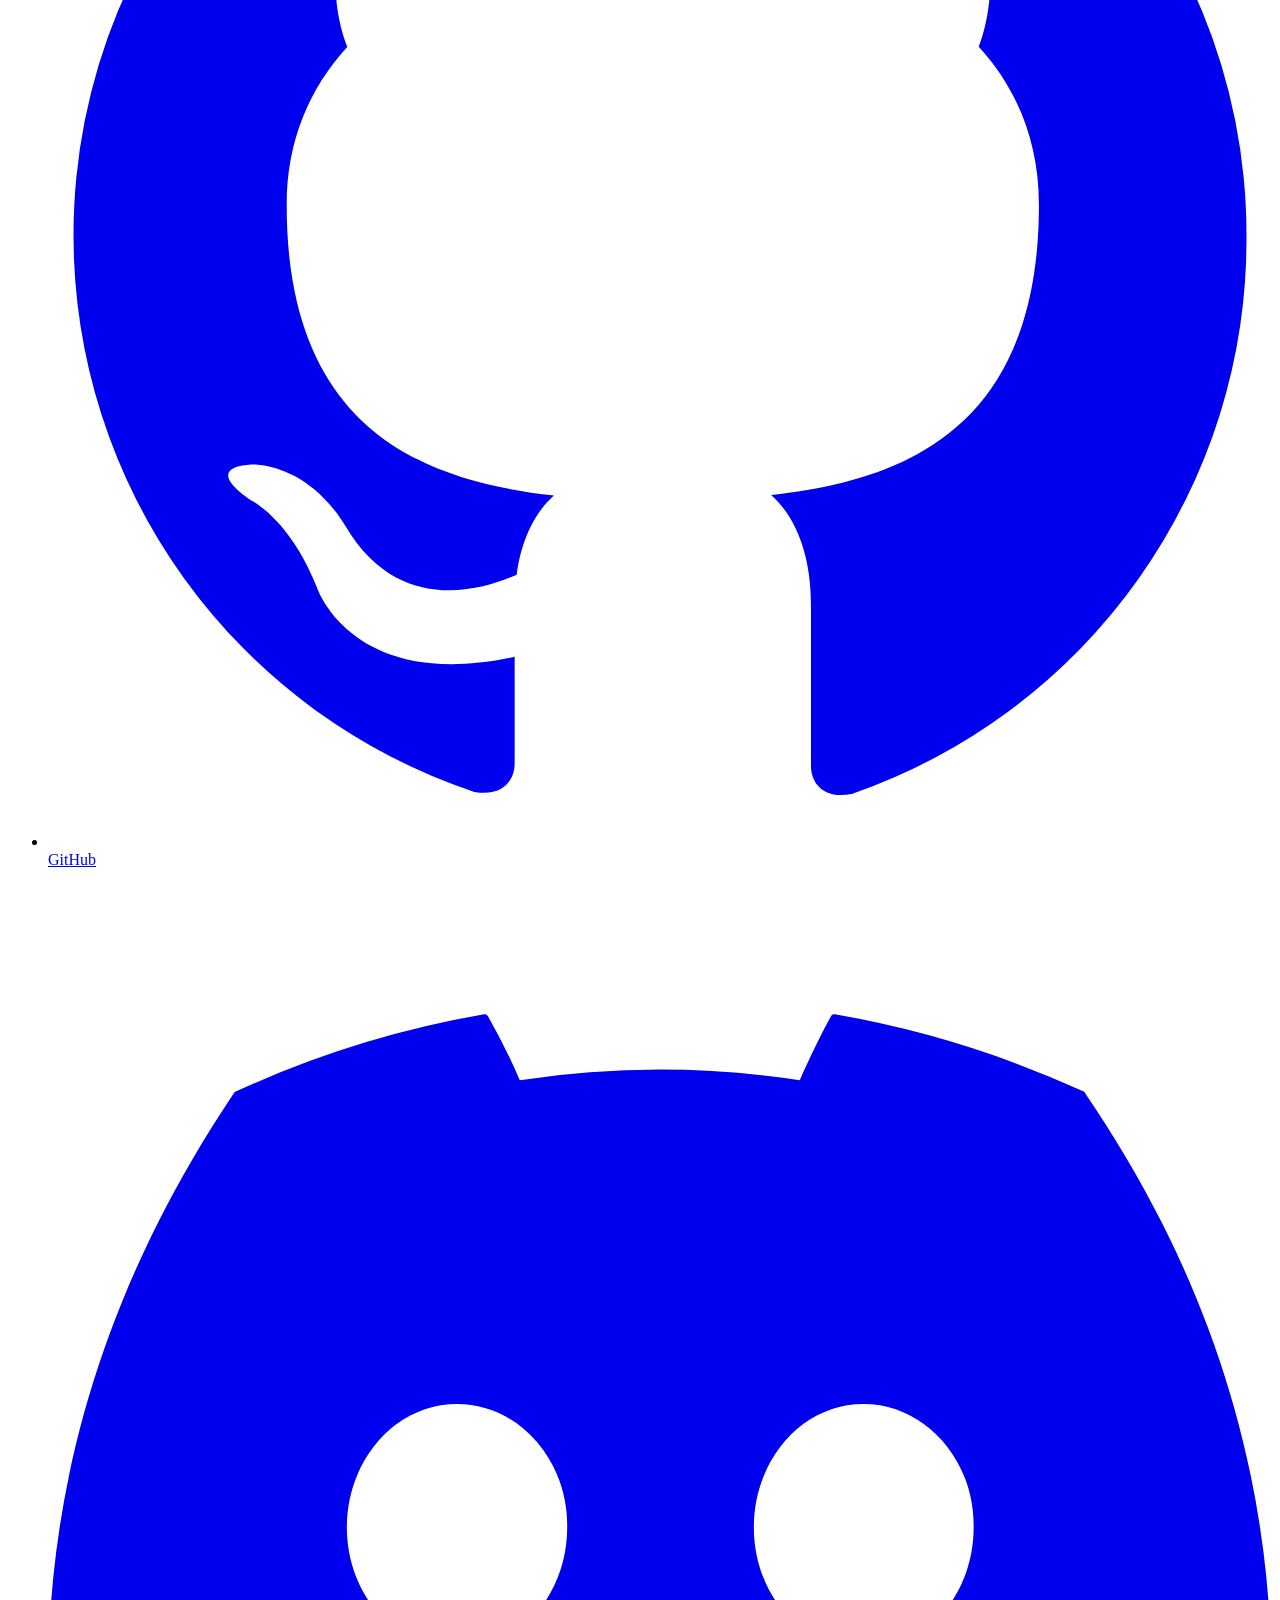
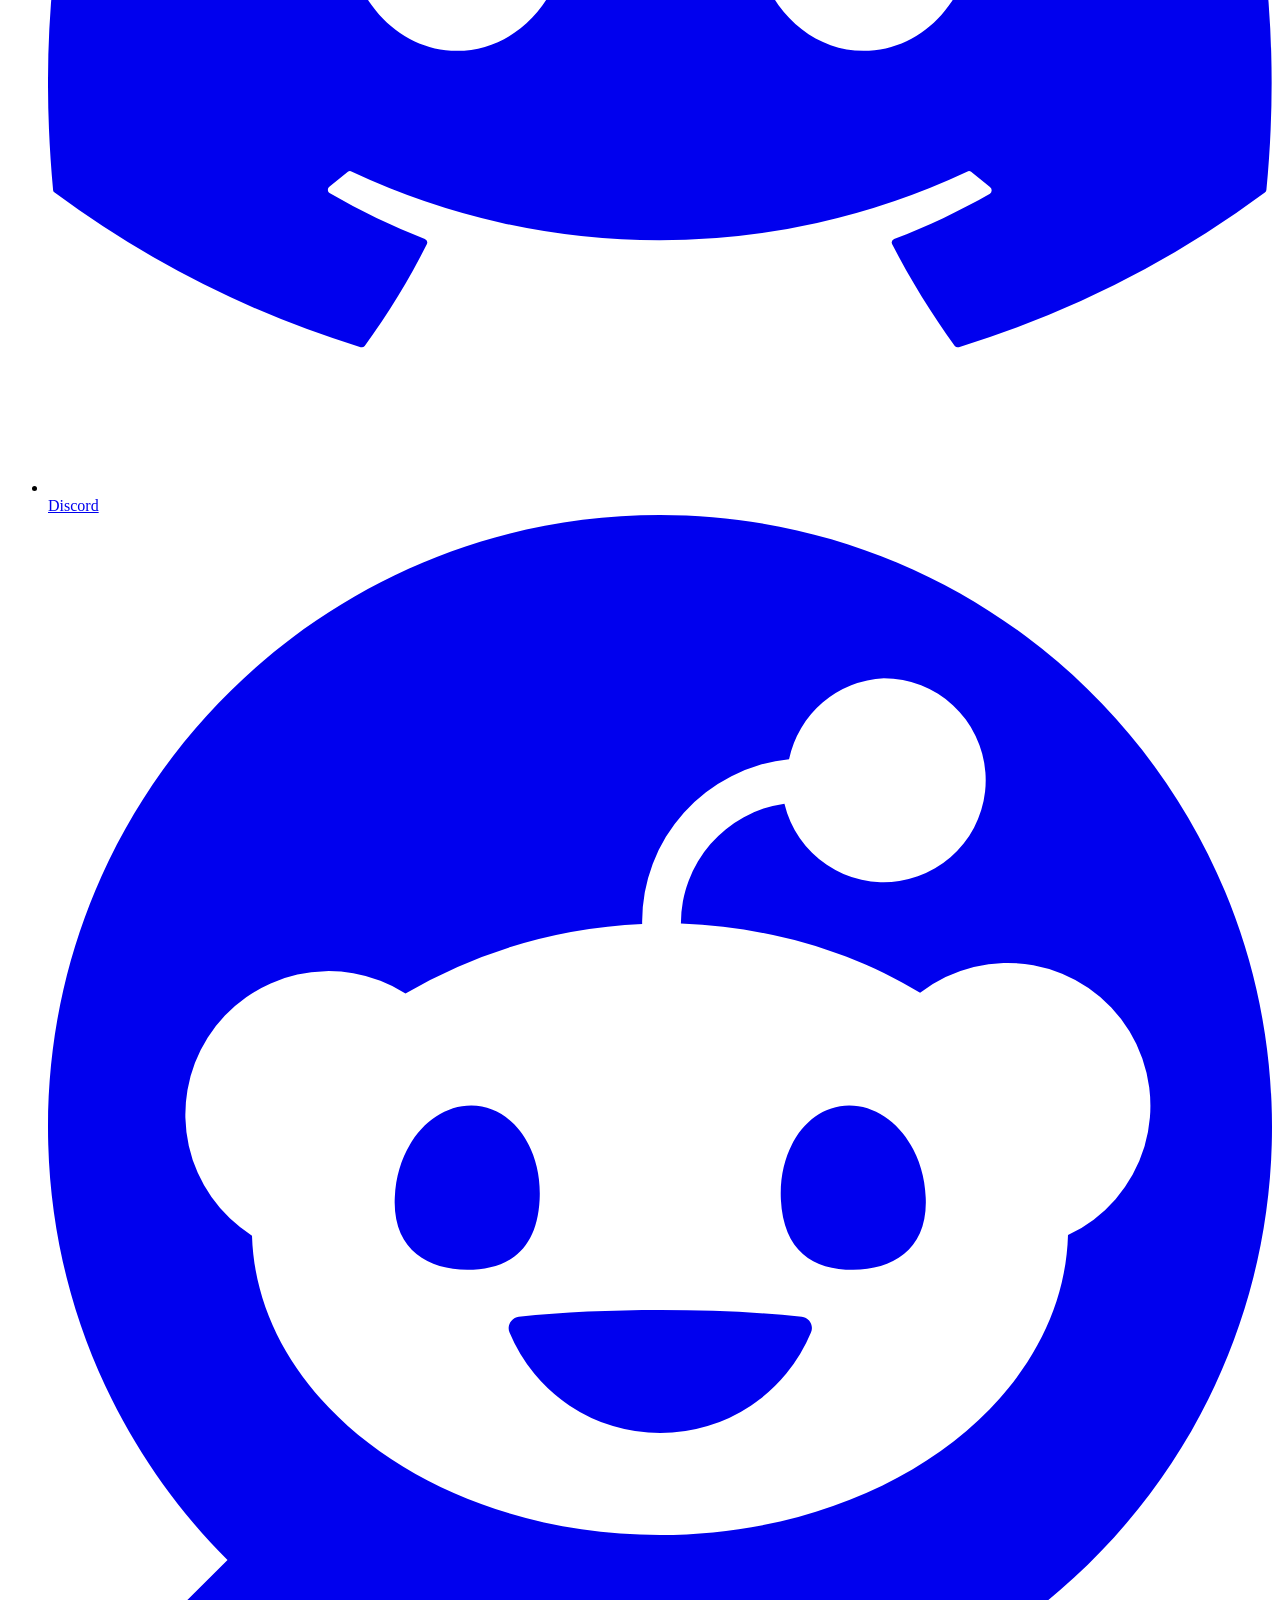
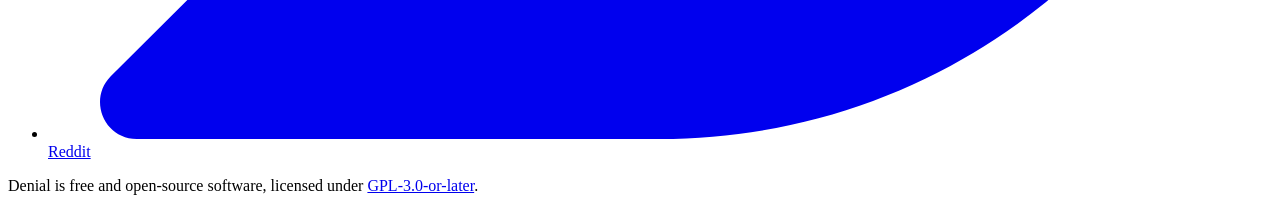
==== commit 6ec90437: "Split the landing site into Denial-first pages Restructure around Denial as the core project: a shor" ====
--- a/landing/public/index.html
+++ b/landing/public/index.html
@@ -3,2373 +3,25 @@
   <head>
     <meta charset="utf-8">
     <meta name="viewport" content="width=device-width, initial-scale=1">
-    <meta
-      name="description"
-      content="Linux running on Android devices. Denial is the touch-first Wayland shell, and Droidloom runs Android apps and games as native windows on top."
-    >
+    <meta name="description" content="Denial is an open-source Flutter-native Wayland compositor and shell for Linux desktops, and a touch-first shell on supported mobile devices.">
     <meta name="theme-color" content="#0b0910">
     <meta property="og:type" content="website">
     <meta property="og:url" content="https://denialwm.org/">
-    <meta property="og:title" content="Denial | Linux on Android devices">
-    <meta
-      property="og:description"
-      content="Linux on Android devices, with Denial as a touch-first Wayland shell and Droidloom running Android apps and games as native windows."
-    >
+    <meta property="og:title" content="Denial | Flutter-native Wayland compositor">
+    <meta property="og:description" content="Denial is an open-source Flutter-native Wayland compositor and shell for Linux desktops, and a touch-first shell on supported mobile devices.">
     <meta property="og:image" content="https://denialwm.org/assets/desktop-glass-dashboard.webp">
     <meta name="twitter:card" content="summary_large_image">
     <link rel="alternate" hreflang="en" href="https://denialwm.org/">
     <link rel="alternate" hreflang="zh-Hans" href="https://denialwm.org/?lang=zh-CN">
     <link rel="alternate" hreflang="x-default" href="https://denialwm.org/">
     <link rel="icon" href="/assets/denial-dark.svg" type="image/svg+xml">
-    <title>Denial | Linux on Android devices</title>
+    <link rel="stylesheet" href="/styles.css">
+    <title>Denial | Flutter-native Wayland compositor</title>
     <script>
       document.documentElement.classList.add("has-js");
     </script>
-    <style>
-      /* ─────────────────────────────────────────────────────────
-         Tokens
-         ───────────────────────────────────────────────────────── */
-      :root {
-        color-scheme: dark;
-        --bg: #0b0910;
-        --line: rgb(240 238 245 / 10%);
-        --line-strong: rgb(183 157 232 / 24%);
-        --text: #f0eef5;
-        --muted: #aba6b5;
-        --quiet: #77717f;
-        --accent: #9c79db;
-        --accent-bright: #bea6ea;
-        --accent-deep: #7150b8;
-        --glass: linear-gradient(
-          180deg,
-          rgb(255 255 255 / 5.5%),
-          rgb(255 255 255 / 1.6%)
-        );
-        --glass-line: rgb(255 255 255 / 7%);
-        --glass-line-lit: rgb(206 186 248 / 26%);
-        --rim: inset 0 1px 0 rgb(255 255 255 / 9%);
-        --r-lg: 1.35rem;
-        --ease: cubic-bezier(0.16, 1, 0.3, 1);
-        --ease-soft: cubic-bezier(0.4, 0, 0.2, 1);
-        --section-gap: clamp(5.5rem, 11vw, 10rem);
-        font-family:
-          Inter, "Noto Sans CJK SC", "PingFang SC", "Microsoft YaHei",
-          ui-sans-serif, system-ui, -apple-system, BlinkMacSystemFont,
-          "Segoe UI", sans-serif;
-        background: var(--bg);
-        color: var(--text);
-        font-synthesis: none;
-      }
-      @property --scrollbar-thumb {
-        syntax: "<color>";
-        inherits: true;
-        initial-value: transparent;
-      }
-
-      @property --shot-ry {
-        syntax: "<angle>";
-        inherits: false;
-        initial-value: 0deg;
-      }
-
-      * {
-        box-sizing: border-box;
-      }
-
-      html {
-        --scrollbar-thumb: transparent;
-        scroll-behavior: smooth;
-        scrollbar-color: var(--scrollbar-thumb) transparent;
-        scrollbar-width: thin;
-        transition: --scrollbar-thumb 360ms ease;
-      }
-
-      html.is-scrolling {
-        --scrollbar-thumb: #59466f;
-      }
-
-      ::-webkit-scrollbar {
-        width: 0.8rem;
-        height: 0.8rem;
-      }
-
-      ::-webkit-scrollbar-track,
-      ::-webkit-scrollbar-corner {
-        background: transparent;
-      }
-
-      ::-webkit-scrollbar-thumb {
-        min-height: 3rem;
-        border: 0.2rem solid transparent;
-        border-radius: 999px;
-        background: var(--scrollbar-thumb);
-        background-clip: padding-box;
-      }
-
-      ::-webkit-scrollbar-thumb:hover {
-        background: #765d94;
-      }
-
-      ::-webkit-scrollbar-thumb:active {
-        background: var(--accent);
-      }
-
-      ::-webkit-scrollbar-button {
-        display: none;
-        width: 0;
-        height: 0;
-      }
-
-      body {
-        min-width: 20rem;
-        margin: 0;
-        overflow-x: hidden;
-      }
-
-      img {
-        display: block;
-        max-width: 100%;
-      }
-
-      a {
-        color: inherit;
-      }
-
-      a:focus-visible,
-      button:focus-visible {
-        outline: 2px solid var(--accent-bright);
-        outline-offset: 4px;
-      }
-
-      .container {
-        width: min(72rem, calc(100% - 3rem));
-        margin-inline: auto;
-      }
-
-      /* ─────────────────────────────────────────────────────────
-         Atmosphere
-         ───────────────────────────────────────────────────────── */
-      .atmosphere {
-        position: fixed;
-        inset: 0;
-        z-index: -2;
-        overflow: hidden;
-        background: var(--bg);
-        pointer-events: none;
-      }
-
-      .atmosphere::before,
-      .atmosphere::after {
-        position: absolute;
-        content: "";
-      }
-
-      .atmosphere::before {
-        inset: 0;
-        background-image:
-          radial-gradient(1.5px 1.5px at 8% 22%, rgb(240 238 245 / 90%), transparent 62%),
-          radial-gradient(1.2px 1.2px at 23% 61%, rgb(190 166 234 / 85%), transparent 62%),
-          radial-gradient(1.6px 1.6px at 41% 14%, rgb(240 238 245 / 75%), transparent 62%),
-          radial-gradient(1.1px 1.1px at 57% 46%, rgb(190 166 234 / 70%), transparent 62%),
-          radial-gradient(1.4px 1.4px at 69% 78%, rgb(240 238 245 / 80%), transparent 62%),
-          radial-gradient(1.2px 1.2px at 84% 31%, rgb(158 190 234 / 78%), transparent 62%),
-          radial-gradient(1.7px 1.7px at 93% 67%, rgb(240 238 245 / 70%), transparent 62%),
-          radial-gradient(1.1px 1.1px at 15% 88%, rgb(190 166 234 / 62%), transparent 62%);
-        background-repeat: repeat;
-        background-size: 34rem 29rem;
-        mask-image: linear-gradient(to bottom, black 25%, transparent 85%);
-      }
-
-      .atmosphere::after {
-        inset: 0;
-        background-image:
-          linear-gradient(rgb(203 190 236 / 4%) 1px, transparent 1px),
-          linear-gradient(90deg, rgb(203 190 236 / 4%) 1px, transparent 1px);
-        background-size: 4.5rem 4.5rem;
-        mask-image: radial-gradient(130% 82% at 50% 0%, black, transparent 72%);
-      }
-
-      /* ─────────────────────────────────────────────────────────
-         Wordmark
-         ───────────────────────────────────────────────────────── */
-      .wordmark {
-        display: block;
-        width: 100%;
-        height: auto;
-        overflow: visible;
-      }
-
-      .mark-word {
-        fill: var(--text);
-      }
-
-      .mark-caret {
-        fill: url(#denial-caret-gradient);
-      }
-
-      /* ─────────────────────────────────────────────────────────
-         Stage
-         ───────────────────────────────────────────────────────── */
-      .stage {
-        position: relative;
-        overflow: hidden;
-        padding: clamp(3rem, 7vw, 5.5rem) 0 clamp(3rem, 6vw, 5rem);
-      }
-
-      .stage-inner {
-        display: grid;
-        align-items: center;
-        gap: clamp(3rem, 6vw, 4.5rem);
-      }
-
-      @media (min-width: 88rem) {
-        .stage-inner {
-          width: min(85rem, calc(100% - 3rem));
-          grid-template-columns: 27rem 56rem;
-          gap: 2rem;
-        }
-      }
-
-      .stage-copy {
-        display: grid;
-        width: min(34rem, 100%);
-        margin-inline: auto;
-        justify-items: start;
-        text-align: left;
-      }
-
-      @media (min-width: 88rem) {
-        .stage-copy {
-          width: auto;
-          margin-inline: 0;
-        }
-      }
-
-      .hero-mark {
-        width: min(24rem, 78vw);
-        margin: 0;
-        filter: drop-shadow(0 1.4rem 3.5rem rgb(113 80 184 / 30%));
-      }
-
-      .hero-mark-art {
-        display: block;
-        animation: mark-in 1.1s var(--ease) 120ms both;
-      }
-
-      .hero-mark .mark-caret {
-        transform: scaleY(0);
-        transform-box: fill-box;
-        transform-origin: 50% 0;
-        filter: drop-shadow(0 0 0.7rem rgb(156 121 219 / 55%));
-        animation: caret-drop 640ms var(--ease) 880ms forwards;
-      }
-
-      .mark-shine {
-        transform: translateX(-260px);
-        animation: mark-shine 9s ease-in-out 1.1s 3;
-      }
-
-      .hero-kicker {
-        margin: 1.15rem 0 0;
-        color: var(--muted);
-        font-size: clamp(0.92rem, 1.5vw, 1.02rem);
-        font-weight: 350;
-        letter-spacing: 0.01em;
-        animation: fade-rise 800ms var(--ease) 950ms both;
-      }
-
-      .hero-statement {
-        max-width: 15ch;
-        margin: clamp(1.5rem, 3vw, 2.1rem) 0 0;
-        font-size: clamp(1.85rem, 3.6vw, 2.65rem);
-        font-weight: 300;
-        letter-spacing: -0.032em;
-        line-height: 1.12;
-        text-wrap: balance;
-      }
-
-      .hero-statement .word {
-        display: inline-block;
-        color: var(--text);
-        text-shadow: 0 0 3.5rem rgb(156 121 219 / 35%);
-        animation: word-rise 780ms var(--ease) both;
-        animation-delay: calc(1050ms + var(--i) * 60ms);
-      }
-
-      .hero-statement .word--accent {
-        color: var(--accent-bright);
-        text-shadow: 0 0 3rem rgb(156 121 219 / 55%);
-      }
-
-      .hero-copy {
-        max-width: 34rem;
-        margin: 1.35rem 0 0;
-        color: var(--quiet);
-        font-size: clamp(0.92rem, 1.5vw, 1rem);
-        font-weight: 400;
-        line-height: 1.75;
-        text-wrap: pretty;
-        animation: fade-rise 800ms var(--ease) 1.35s both;
-      }
-
-      .hero-actions {
-        display: flex;
-        flex-wrap: wrap;
-        gap: 0.7rem;
-        margin-top: clamp(1.7rem, 3vw, 2.2rem);
-        animation: fade-rise 800ms var(--ease) 1.5s both;
-      }
-
-      .button {
-        position: relative;
-        display: inline-flex;
-        min-height: 3.05rem;
-        align-items: center;
-        justify-content: center;
-        gap: 0.55rem;
-        overflow: hidden;
-        padding: 0.85rem 1.55rem;
-        border: 1px solid var(--glass-line);
-        border-radius: 999px;
-        background: var(--glass);
-        box-shadow: var(--rim);
-        color: var(--text);
-        font-size: 0.9rem;
-        font-weight: 500;
-        letter-spacing: 0.005em;
-        text-decoration: none;
-        transition:
-          border-color 260ms var(--ease-soft),
-          background 260ms var(--ease-soft),
-          box-shadow 320ms var(--ease-soft),
-          transform 320ms var(--ease);
-      }
-
-      .button:hover {
-        border-color: var(--glass-line-lit);
-        background: linear-gradient(
-          180deg,
-          rgb(255 255 255 / 9%),
-          rgb(255 255 255 / 3%)
-        );
-        transform: translateY(-2px);
-      }
-
-      .button svg {
-        width: 1rem;
-        height: 1rem;
-        flex: 0 0 auto;
-      }
-
-      .button-arrow {
-        transition: transform 280ms var(--ease);
-      }
-
-      .button:hover .button-arrow {
-        transform: translateX(0.22rem);
-      }
-
-      .button-primary {
-        border-color: rgb(190 166 234 / 30%);
-        background: var(--accent-deep);
-        box-shadow:
-          0 0.8rem 2.2rem rgb(113 80 184 / 38%),
-          inset 0 1px 0 rgb(255 255 255 / 22%);
-      }
-
-      .button-primary:hover {
-        border-color: rgb(214 196 250 / 45%);
-        background: var(--accent);
-        box-shadow:
-          0 1.1rem 3rem rgb(113 80 184 / 55%),
-          inset 0 1px 0 rgb(255 255 255 / 28%);
-      }
-
-      /* ─────────────────────────────────────────────────────────
-         Desktop preview
-         ───────────────────────────────────────────────────────── */
-      .stage-shot {
-        position: relative;
-        width: min(64rem, 100%);
-        min-width: 0;
-        margin: 0;
-        justify-self: center;
-        animation: shot-in 1.3s var(--ease) 380ms both;
-      }
-
-      @media (min-width: 88rem) {
-        .stage-shot {
-          width: 56rem;
-        }
-      }
-
-      .shot-frame {
-        position: relative;
-        border-radius: clamp(0.9rem, 1.8vw, 1.35rem);
-        box-shadow: 0 3rem 8rem rgb(0 0 0 / 58%);
-        transform: perspective(2400px)
-          rotateY(calc(-9deg + var(--shot-ry, 0deg)))
-          rotateX(calc(2deg + var(--shot-rx, 0deg)));
-        transform-style: preserve-3d;
-        transition: transform 600ms var(--ease-soft);
-      }
-
-      .shot-frame video {
-        display: block;
-        width: 100%;
-        height: auto;
-        aspect-ratio: 16 / 9;
-        border-radius: clamp(0.6rem, 1.4vw, 1rem);
-        background: #0d0b14;
-        object-fit: cover;
-      }
-
-      /* ─────────────────────────────────────────────────────────
-         Readout band
-         ───────────────────────────────────────────────────────── */
-      .strip-band {
-        position: relative;
-        overflow: hidden;
-        padding: 1rem 0;
-        border-block: 1px solid rgb(255 255 255 / 5%);
-        background: rgb(255 255 255 / 1.5%);
-        mask-image: linear-gradient(
-          90deg,
-          transparent,
-          black 10%,
-          black 90%,
-          transparent
-        );
-      }
-
-      .hero-strip-track {
-        display: flex;
-        width: max-content;
-        animation: marquee 46s linear infinite;
-      }
-
-      .strip-band:hover .hero-strip-track {
-        animation-play-state: paused;
-      }
-
-      .hero-strip-group {
-        display: flex;
-        flex: 0 0 auto;
-        gap: 2.5rem;
-        padding-right: 2.5rem;
-      }
-
-      .hero-strip-group span {
-        display: inline-flex;
-        align-items: center;
-        gap: 0.6rem;
-        color: rgb(119 113 127 / 85%);
-        font-family: ui-monospace, SFMono-Regular, Menlo, Monaco, Consolas, monospace;
-        font-size: 0.65rem;
-        font-weight: 400;
-        letter-spacing: 0.14em;
-        text-transform: uppercase;
-        white-space: nowrap;
-      }
-
-      .hero-strip-group span::before {
-        width: 0.22rem;
-        height: 0.22rem;
-        flex: 0 0 auto;
-        border-radius: 50%;
-        background: var(--accent);
-        content: "";
-        opacity: 0.7;
-      }
-
-      /* Nothing off-screen or hidden should keep the compositor awake. */
-      .is-idle,
-      .is-idle * {
-        animation-play-state: paused;
-      }
-
-      /* ─────────────────────────────────────────────────────────
-         Keyframes
-         ───────────────────────────────────────────────────────── */
-      @keyframes fade-rise {
-        from {
-          opacity: 0;
-          transform: translateY(1rem);
-        }
-
-        to {
-          opacity: 1;
-          transform: none;
-        }
-      }
-
-      @keyframes word-rise {
-        from {
-          opacity: 0;
-          filter: blur(0.5rem);
-          transform: translateY(0.55em) rotate(1.2deg);
-        }
-
-        to {
-          opacity: 1;
-          filter: blur(0);
-          transform: none;
-        }
-      }
-
-      @keyframes mark-in {
-        from {
-          opacity: 0;
-          filter: blur(0.7rem);
-          transform: translateY(1.4rem) scale(0.965);
-        }
-
-        to {
-          opacity: 1;
-          filter: blur(0);
-          transform: none;
-        }
-      }
-
-      @keyframes caret-drop {
-        to {
-          transform: scaleY(1);
-        }
-      }
-
-      @keyframes mark-shine {
-        0% {
-          transform: translateX(-260px);
-        }
-
-        14%,
-        100% {
-          transform: translateX(560px);
-        }
-      }
-
-      @keyframes shot-in {
-        from {
-          opacity: 0;
-          transform: translateX(3.5rem) scale(0.96);
-        }
-
-        to {
-          opacity: 1;
-          transform: none;
-        }
-      }
-
-      @keyframes marquee {
-        to {
-          transform: translateX(-50%);
-        }
-      }
-
-      /* ─────────────────────────────────────────────────────────
-         Section furniture
-         ───────────────────────────────────────────────────────── */
-      .section-label {
-        display: flex;
-        align-items: center;
-        gap: 0.6rem;
-        margin: 0 0 1.4rem;
-        color: var(--quiet);
-        font-family: ui-monospace, SFMono-Regular, Menlo, Monaco, Consolas, monospace;
-        font-size: 0.66rem;
-        font-weight: 500;
-        letter-spacing: 0.2em;
-        text-transform: uppercase;
-      }
-
-      .section-label::before {
-        width: 0.32rem;
-        height: 0.32rem;
-        flex: 0 0 auto;
-        border-radius: 50%;
-        background: var(--accent);
-        box-shadow: 0 0 0.6rem var(--accent);
-        content: "";
-      }
-
-      h2 {
-        max-width: 20ch;
-        margin: 0;
-        color: var(--text);
-        font-size: clamp(2.15rem, 5.2vw, 3.9rem);
-        font-weight: 300;
-        letter-spacing: -0.032em;
-        line-height: 1.08;
-        text-shadow: 0 0 4rem rgb(156 121 219 / 28%);
-        text-wrap: balance;
-      }
-
-      .has-js [data-reveal] {
-        opacity: 0;
-        transform: translateY(1.6rem);
-        transition:
-          opacity 750ms var(--ease),
-          transform 750ms var(--ease);
-      }
-
-      .has-js [data-reveal].is-revealed {
-        opacity: 1;
-        transform: none;
-      }
-
-      /* ─────────────────────────────────────────────────────────
-         Stack, devices, sponsor
-         ───────────────────────────────────────────────────────── */
-      .hero-headline {
-        max-width: 11em;
-        margin: clamp(1.5rem, 3vw, 2.1rem) 0 0;
-        font-size: clamp(1.85rem, 3.6vw, 2.65rem);
-        font-weight: 300;
-        letter-spacing: -0.032em;
-        line-height: 1.12;
-        text-wrap: balance;
-        animation: fade-rise 800ms var(--ease) 1.05s both;
-      }
-
-      .device-placeholders {
-        display: grid;
-        grid-template-columns: minmax(8rem, 0.42fr) minmax(0, 1fr);
-        gap: 0.85rem;
-        align-items: end;
-      }
-
-      .device-placeholder {
-        display: grid;
-        align-content: end;
-        gap: 0.35rem;
-        min-height: 16rem;
-        margin: 0;
-        padding: 1.1rem;
-        border: 1px dashed rgb(190 166 234 / 48%);
-        border-radius: 1.35rem;
-        background:
-          linear-gradient(180deg, rgb(156 121 219 / 10%), rgb(255 255 255 / 2%)),
-          #0d0b14;
-        box-shadow: 0 2rem 5rem rgb(0 0 0 / 35%);
-      }
-
-      .device-placeholder--phone {
-        min-height: 24rem;
-        border-radius: 1.8rem;
-      }
-
-      .placeholder-kicker {
-        margin: 0;
-        color: var(--accent-bright);
-        font-family: ui-monospace, SFMono-Regular, Menlo, Monaco, Consolas, monospace;
-        font-size: 0.66rem;
-        font-weight: 650;
-        letter-spacing: 0.16em;
-        text-transform: uppercase;
-      }
-
-      .placeholder-title,
-      .placeholder-note,
-      .placeholder-caption {
-        margin: 0;
-      }
-
-      .placeholder-title {
-        color: var(--text);
-        font-size: 1.05rem;
-        font-weight: 450;
-      }
-
-      .placeholder-note,
-      .placeholder-caption {
-        color: var(--quiet);
-        font-size: 0.82rem;
-        line-height: 1.55;
-      }
-
-      .placeholder-caption {
-        margin-top: 0.85rem;
-      }
-
-      .stack,
-      .devices,
-      .sponsor,
-      .commercial {
-        padding-bottom: var(--section-gap);
-      }
-
-      .section-intro {
-        max-width: 40rem;
-        margin: 1rem 0 0;
-        color: var(--muted);
-        font-size: 0.98rem;
-        line-height: 1.7;
-      }
-
-      .stack-grid,
-      .tier-grid {
-        display: grid;
-        gap: 0.9rem;
-        margin-top: clamp(1.75rem, 4vw, 2.6rem);
-      }
-
-      @media (min-width: 52rem) {
-        .stack-grid,
-        .tier-grid {
-          grid-template-columns: repeat(3, minmax(0, 1fr));
-        }
-      }
-
-      [hidden] {
-        display: none !important;
-      }
-
-      .stack-card,
-      .tier-card,
-      .commercial-panel,
-      .install-panel-note {
-        display: grid;
-        align-content: start;
-        gap: 0.7rem;
-        padding: 1.25rem;
-        border: 1px solid var(--glass-line);
-        border-radius: var(--r-lg);
-        background: var(--glass);
-        box-shadow: var(--rim);
-      }
-
-      .stack-index {
-        margin: 0;
-        color: var(--accent-bright);
-        font-family: ui-monospace, SFMono-Regular, Menlo, Monaco, Consolas, monospace;
-        font-size: 0.68rem;
-        letter-spacing: 0.14em;
-      }
-
-      .stack-card h3,
-      .tier-card h3,
-      .install-panel-note h3 {
-        margin: 0;
-        font-size: 1.25rem;
-        font-weight: 450;
-        letter-spacing: -0.02em;
-      }
-
-      .commercial-panel h2 {
-        max-width: 16ch;
-        margin: 0;
-        font-size: clamp(1.8rem, 4vw, 2.7rem);
-        font-weight: 400;
-        letter-spacing: -0.03em;
-        text-shadow: none;
-      }
-
-      .stack-card p,
-      .tier-card p,
-      .install-panel-note p,
-      .commercial-panel p,
-      .devices-note {
-        margin: 0;
-        color: var(--muted);
-        font-size: 0.9rem;
-        line-height: 1.65;
-      }
-
-      .text-link {
-        color: var(--accent-bright);
-        font-size: 0.86rem;
-        text-underline-offset: 0.22em;
-      }
-
-      .stack-note {
-        margin: 1.25rem 0 0;
-        color: var(--quiet);
-        font-size: 0.84rem;
-        line-height: 1.6;
-      }
-
-      .device-table-wrap {
-        margin-top: clamp(1.5rem, 3vw, 2.2rem);
-        overflow-x: auto;
-      }
-
-      .device-table {
-        width: 100%;
-        min-width: 28rem;
-        border-collapse: collapse;
-      }
-
-      .device-table th,
-      .device-table td {
-        padding: 0.95rem 0.75rem 0.95rem 0;
-        border-bottom: 1px solid var(--line);
-        text-align: left;
-        vertical-align: top;
-      }
-
-      .device-table thead th {
-        color: var(--quiet);
-        font-family: ui-monospace, SFMono-Regular, Menlo, Monaco, Consolas, monospace;
-        font-size: 0.66rem;
-        font-weight: 650;
-        letter-spacing: 0.14em;
-        text-transform: uppercase;
-      }
-
-      .device-table tbody th {
-        font-weight: 550;
-      }
-
-      .devices-note {
-        max-width: 42rem;
-        margin-top: 1.1rem;
-      }
-
-      .devices-request {
-        display: flex;
-        flex-wrap: wrap;
-        align-items: center;
-        gap: 0.85rem 1.1rem;
-        margin-top: 1.4rem;
-      }
-
-      .tier-card--focus {
-        border-color: rgb(190 166 234 / 34%);
-        background:
-          linear-gradient(180deg, rgb(156 121 219 / 16%), rgb(255 255 255 / 3%)),
-          #14111b;
-      }
-
-      .tier-card .button,
-      .install-panel-note .button,
-      .commercial-panel .button {
-        justify-self: start;
-        margin-top: 0.35rem;
-      }
-
-      .sponsor-platforms {
-        display: flex;
-        flex-wrap: wrap;
-        align-items: center;
-        gap: 0.85rem 1rem;
-        margin-top: 1.4rem;
-      }
-
-      .sponsor-platforms > span {
-        color: var(--quiet);
-        font-size: 0.8rem;
-      }
-
-      .desktop-copy,
-      .desktop-note {
-        max-width: 44rem;
-        margin: 1rem 0 0;
-        color: var(--muted);
-        font-size: 0.98rem;
-        line-height: 1.7;
-      }
-
-      .desktop-note {
-        color: var(--quiet);
-        font-size: 0.84rem;
-      }
-
-      .desktop-feature {
-        margin: 0 0 clamp(1.5rem, 3vw, 2.2rem);
-      }
-
-      .install-tabs {
-        display: flex;
-        flex-wrap: wrap;
-        gap: 0.55rem;
-        margin-bottom: clamp(1.75rem, 4vw, 2.6rem);
-      }
-
-      .install-tab {
-        min-height: 2.7rem;
-        padding: 0.55rem 1rem;
-        border: 1px solid var(--glass-line);
-        border-radius: 999px;
-        background: transparent;
-        color: var(--muted);
-        font: inherit;
-        font-size: 0.86rem;
-        cursor: pointer;
-      }
-
-      .install-tab[aria-selected="true"] {
-        border-color: rgb(190 166 234 / 34%);
-        background: var(--accent-deep);
-        color: var(--text);
-      }
-
-      .install-tab:hover {
-        border-color: var(--glass-line-lit);
-        color: var(--text);
-      }
-
-      .install-links {
-        display: flex;
-        flex-wrap: wrap;
-        gap: 0.8rem 1.2rem;
-        align-items: center;
-      }
-
-      html[lang="zh-CN"] .hero-headline {
-        max-width: 12em;
-        letter-spacing: 0.015em;
-      }
-
-      /* ─────────────────────────────────────────────────────────
-         Gallery
-         ───────────────────────────────────────────────────────── */
-      .gallery {
-        padding-block: clamp(3.5rem, 7vw, 6rem);
-      }
-
-      .gallery-heading {
-        margin-bottom: clamp(1.75rem, 4vw, 3rem);
-      }
-
-      .gallery-heading .section-label {
-        margin-bottom: 1rem;
-      }
-
-      .gallery-heading .section-label::before {
-        box-shadow: none;
-      }
-
-      .gallery-heading h2 {
-        max-width: none;
-        font-size: clamp(2rem, 4vw, 3.1rem);
-        text-shadow: none;
-      }
-
-      .gallery-subtitle {
-        display: grid;
-        max-width: 38rem;
-        min-height: 1.7em;
-        margin: 1rem 0 0;
-        overflow: hidden;
-        color: var(--muted);
-        font-size: clamp(0.9rem, 1.6vw, 1rem);
-        line-height: 1.7;
-      }
-
-      .gallery-subtitle-line {
-        grid-area: 1 / 1;
-        opacity: 0;
-        filter: blur(0.2rem);
-        transform: translateY(0.65rem);
-        transition:
-          opacity 520ms var(--ease-soft),
-          filter 520ms var(--ease-soft),
-          transform 620ms var(--ease);
-      }
-
-      .gallery-subtitle-line.is-active {
-        opacity: 1;
-        filter: blur(0);
-        transform: none;
-      }
-
-      .gallery-subtitle-line.is-leaving {
-        opacity: 0;
-        filter: blur(0.2rem);
-        transform: translateY(-0.65rem);
-      }
-
-      .gallery-grid {
-        display: grid;
-        gap: clamp(2rem, 4vw, 3rem) clamp(1rem, 2.5vw, 2rem);
-      }
-
-      @media (min-width: 46rem) {
-        .gallery-grid {
-          grid-template-columns: repeat(2, minmax(0, 1fr));
-        }
-      }
-
-      .gallery-card {
-        min-width: 0;
-        margin: 0;
-        cursor: pointer;
-      }
-
-      .gallery-card:focus-visible {
-        outline: 2px solid var(--accent-bright);
-        outline-offset: 4px;
-      }
-
-      .gallery-media-frame {
-        overflow: hidden;
-        border-radius: clamp(0.9rem, 1.8vw, 1.35rem);
-      }
-
-      .gallery-media {
-        display: block;
-        width: 100%;
-        height: auto;
-        aspect-ratio: 16 / 9;
-        background: #050409;
-        object-fit: cover;
-      }
-
-      .gallery-video {
-        pointer-events: none;
-      }
-
-      .gallery-card figcaption {
-        display: grid;
-        gap: 0.45rem;
-        padding-top: 1.1rem;
-      }
-
-      .gallery-item-title {
-        margin: 0;
-        color: var(--text);
-        font-size: clamp(1.05rem, 2vw, 1.3rem);
-        font-weight: 450;
-        letter-spacing: -0.015em;
-      }
-
-      .gallery-item-kind {
-        margin: 0;
-        color: var(--quiet);
-        font-size: 0.82rem;
-        line-height: 1.55;
-      }
-
-      .gallery-closer {
-        max-width: 64rem;
-        margin: clamp(3.5rem, 7vw, 5.5rem) auto 0;
-        color: var(--muted);
-        font-size: clamp(0.95rem, 1.6vw, 1.08rem);
-        line-height: 1.7;
-        text-align: center;
-        text-wrap: balance;
-      }
-
-      .gallery-dialog {
-        width: min(90rem, calc(100vw - 2rem));
-        max-width: none;
-        max-height: calc(100dvh - 2rem);
-        padding: 0;
-        border: 0;
-        background: transparent;
-        color: var(--text);
-      }
-
-      .gallery-dialog::backdrop {
-        background: rgb(5 4 8 / 88%);
-        backdrop-filter: blur(0.45rem);
-      }
-
-      .gallery-dialog-shell {
-        display: grid;
-        max-height: calc(100dvh - 2rem);
-        gap: 1rem;
-      }
-
-      .gallery-dialog-header,
-      .gallery-dialog-footer {
-        display: flex;
-        align-items: center;
-        justify-content: space-between;
-        gap: 1rem;
-      }
-
-      .gallery-dialog-kind {
-        max-width: 52rem;
-        margin: 0.4rem 0 0;
-        color: var(--quiet);
-        font-size: 0.82rem;
-        line-height: 1.55;
-      }
-
-      .gallery-dialog h2 {
-        max-width: none;
-        font-size: clamp(1.25rem, 3vw, 1.8rem);
-        font-weight: 450;
-        text-shadow: none;
-      }
-
-      .gallery-dialog-stage {
-        position: relative;
-        width: 100%;
-        max-height: calc(100dvh - 11rem);
-        overflow: hidden;
-        aspect-ratio: 16 / 9;
-        border-radius: clamp(0.75rem, 1.5vw, 1.15rem);
-        background: #050409;
-      }
-
-      .gallery-dialog-slide {
-        position: absolute;
-        inset: 0;
-        transform: translateX(0);
-        transition: transform 480ms var(--ease);
-      }
-
-      .gallery-dialog-slide.is-entering-next {
-        transform: translateX(100%);
-      }
-
-      .gallery-dialog-slide.is-entering-previous {
-        transform: translateX(-100%);
-      }
-
-      .gallery-dialog-slide.is-leaving-next {
-        transform: translateX(-100%);
-      }
-
-      .gallery-dialog-slide.is-leaving-previous {
-        transform: translateX(100%);
-      }
-
-      .gallery-dialog-media {
-        display: block;
-        width: 100%;
-        height: 100%;
-        object-fit: contain;
-      }
-
-      .gallery-dialog-video {
-        cursor: pointer;
-      }
-
-      .gallery-dialog-counter {
-        min-width: 4.5rem;
-        margin: 0;
-        color: var(--quiet);
-        font-family: ui-monospace, SFMono-Regular, Menlo, Monaco, Consolas, monospace;
-        font-size: 0.68rem;
-        font-variant-numeric: tabular-nums;
-        letter-spacing: 0.08em;
-      }
-
-      .gallery-dialog-navigation {
-        display: flex;
-        gap: 0.55rem;
-      }
-
-      .gallery-control,
-      .gallery-dialog-close {
-        display: grid;
-        width: 2.5rem;
-        height: 2.5rem;
-        padding: 0;
-        place-items: center;
-        border: 1px solid var(--line);
-        border-radius: 50%;
-        background: transparent;
-        color: var(--text);
-        cursor: pointer;
-        transition:
-          border-color 220ms var(--ease-soft),
-          background 220ms var(--ease-soft),
-          color 220ms var(--ease-soft);
-      }
-
-      .gallery-control:hover:not(:disabled),
-      .gallery-dialog-close:hover {
-        border-color: var(--line-strong);
-        background: rgb(255 255 255 / 4%);
-      }
-
-      .gallery-control:disabled {
-        cursor: default;
-        opacity: 0.35;
-      }
-
-      .gallery-control svg,
-      .gallery-dialog-close svg {
-        width: 1rem;
-        height: 1rem;
-      }
-
-      /* ─────────────────────────────────────────────────────────
-         Community
-         ───────────────────────────────────────────────────────── */
-      .community {
-        display: grid;
-        align-items: center;
-        gap: clamp(2.5rem, 6vw, 5rem);
-        padding-block: clamp(3.5rem, 7vw, 5.5rem);
-      }
-
-      .community .section-label {
-        margin-bottom: 1rem;
-      }
-
-      .community .section-label::before {
-        box-shadow: none;
-      }
-
-      .community h2 {
-        max-width: 17ch;
-        font-size: clamp(2rem, 4vw, 3.1rem);
-        text-shadow: none;
-      }
-
-      .community-text {
-        max-width: 38rem;
-        margin: 1.25rem 0 0;
-        color: var(--quiet);
-        font-size: 0.95rem;
-        line-height: 1.7;
-        text-wrap: pretty;
-      }
-
-      .community-support {
-        position: relative;
-        isolation: isolate;
-        max-width: 38rem;
-        overflow: hidden;
-        margin-top: 1.75rem;
-        padding: 1.35rem;
-        border: 1px solid #5d467f;
-        border-radius: 1.25rem;
-        outline: 1px solid #2b2239;
-        outline-offset: 4px;
-        background: #121018;
-        box-shadow: 7px 7px 0 #21192d;
-      }
-
-      .community-support::before {
-        position: absolute;
-        top: -3.8rem;
-        right: -2.4rem;
-        width: 8rem;
-        height: 8rem;
-        border: 1px solid #6e5594;
-        border-radius: 1.4rem;
-        content: "";
-        pointer-events: none;
-        transform: rotate(18deg);
-        animation: support-orbit 18s linear infinite;
-      }
-
-      .community-support::after {
-        position: absolute;
-        top: 1rem;
-        right: 1.2rem;
-        color: var(--accent-bright);
-        content: "✦";
-        font-size: 1.2rem;
-        animation: support-sparkle 3.2s steps(2, end) infinite;
-      }
-
-      .support-eyebrow {
-        margin: 0;
-        color: var(--accent-bright);
-        font-size: 0.68rem;
-        font-weight: 750;
-        letter-spacing: 0.13em;
-        text-transform: uppercase;
-      }
-
-      .community-support h3 {
-        margin: 0.45rem 0 0;
-        font-size: clamp(1.25rem, 2.3vw, 1.7rem);
-        font-weight: 570;
-        letter-spacing: -0.025em;
-        line-height: 1.15;
-      }
-
-      .support-copy {
-        margin: 0.7rem 0 0;
-        color: var(--muted);
-        font-size: 0.84rem;
-        line-height: 1.65;
-      }
-
-      .support-copy span {
-        display: block;
-      }
-
-      .support-row {
-        display: flex;
-        align-items: center;
-        flex-wrap: wrap;
-        gap: 0.9rem 1rem;
-        margin-top: 1.15rem;
-      }
-
-      .support-primary {
-        display: inline-flex;
-        min-height: 2.9rem;
-        align-items: center;
-        justify-content: center;
-        gap: 0.6rem;
-        padding: 0.75rem 1rem;
-        border: 1px solid #bca5e7;
-        border-radius: 0.8rem;
-        background: #7958bd;
-        box-shadow: 4px 4px 0 #3e2b64;
-        color: #fff;
-        font-size: 0.82rem;
-        font-weight: 750;
-        text-decoration: none;
-        transition:
-          transform 260ms var(--ease),
-          box-shadow 260ms var(--ease),
-          background 260ms ease;
-      }
-
-      .support-primary:hover {
-        background: #8c69cf;
-        box-shadow: 6px 6px 0 #3e2b64;
-        transform: translate(-2px, -2px);
-      }
-
-      .support-primary:active {
-        transform: translateY(0);
-      }
-
-      .support-primary span:first-child {
-        font-size: 0.95rem;
-        line-height: 1;
-      }
-
-      .support-secondary {
-        display: flex;
-        align-items: center;
-        flex-wrap: wrap;
-        justify-content: flex-end;
-        gap: 0.65rem;
-        margin-left: auto;
-      }
-
-      .support-secondary > span {
-        margin-right: 0.1rem;
-        color: var(--quiet);
-        font-size: 0.69rem;
-        text-align: right;
-      }
-
-      .community-support iframe {
-        display: block;
-        width: 114px;
-        height: 32px;
-        flex: 0 0 auto;
-      }
-
-      .support-button {
-        display: inline-flex;
-        width: 114px;
-        height: 32px;
-        flex: 0 0 auto;
-        align-items: center;
-        justify-content: center;
-        gap: 0.4rem;
-        border: 1px solid #3d444d;
-        border-radius: 6px;
-        background: #212830;
-        color: #f0f6fc;
-        box-shadow: none;
-        font-size: 14px;
-        font-weight: 500;
-        line-height: 1;
-        text-decoration: none;
-        transition:
-          background 80ms cubic-bezier(0.33, 1, 0.68, 1),
-          border-color 80ms cubic-bezier(0.33, 1, 0.68, 1);
-      }
-
-      .support-button:hover {
-        border-color: #3d444d;
-        background: #262c36;
-      }
-
-      .support-button:active {
-        border-color: #3d444d;
-        background: #2a313c;
-      }
-
-      .support-button img {
-        width: 20px;
-        height: 14px;
-        object-fit: contain;
-      }
-
-      @keyframes support-orbit {
-        from {
-          transform: rotate(18deg);
-        }
-        to {
-          transform: rotate(378deg);
-        }
-      }
-
-      @keyframes support-sparkle {
-        0%, 100% {
-          transform: rotate(-8deg);
-        }
-        50% {
-          transform: rotate(8deg);
-        }
-      }
-
-      .community-links {
-        border-top: 1px solid var(--line);
-      }
-
-      .community-link {
-        display: grid;
-        grid-template-columns: minmax(8rem, 0.45fr) minmax(0, 1fr) auto;
-        align-items: center;
-        gap: 1rem;
-        padding-block: 1.25rem;
-        border-bottom: 1px solid var(--line);
-        color: inherit;
-        text-decoration: none;
-        transition: color 220ms var(--ease-soft);
-      }
-
-      .community-link strong {
-        font-size: 0.95rem;
-        font-weight: 550;
-      }
-
-      .community-name {
-        display: flex;
-        align-items: center;
-        gap: 0.7rem;
-      }
-
-      .community-icon {
-        width: 1.35rem;
-        height: 1.35rem;
-        flex: 0 0 auto;
-      }
-
-      .community-description {
-        color: var(--quiet);
-        font-size: 0.8rem;
-        line-height: 1.5;
-        transition: color 220ms var(--ease-soft);
-      }
-
-      .community-arrow {
-        color: var(--accent-bright);
-        font-size: 1rem;
-        transition: transform 220ms var(--ease);
-      }
-
-      .community-link:hover,
-      .community-link:hover .community-description {
-        color: var(--text);
-      }
-
-      .community-link:hover .community-arrow {
-        transform: translate(0.2rem, -0.2rem);
-      }
-
-      @media (min-width: 48rem) {
-        .community {
-          grid-template-columns: minmax(0, 1fr) minmax(22rem, 0.8fr);
-        }
-      }
-
-      @media (min-width: 64rem) {
-        .community-support {
-          max-width: 44rem;
-        }
-
-        .community-support h3,
-        .support-copy span {
-          white-space: nowrap;
-        }
-      }
-
-      /* ─────────────────────────────────────────────────────────
-         Install
-         ───────────────────────────────────────────────────────── */
-      .install {
-        position: relative;
-        padding-bottom: var(--section-gap);
-      }
-
-      .install-heading {
-        margin-bottom: clamp(2.75rem, 5.5vw, 4.25rem);
-        padding-top: clamp(2.5rem, 5vw, 4rem);
-        border-top: 1px solid rgb(255 255 255 / 5%);
-      }
-
-      .install-heading h2 {
-        max-width: none;
-        font-size: clamp(2rem, 4.4vw, 3.3rem);
-      }
-
-      .install-steps {
-        display: grid;
-        max-width: 72rem;
-        counter-reset: install-step;
-        gap: 0;
-        margin: 0;
-        padding: 0;
-        list-style: none;
-      }
-
-      .install-step {
-        position: relative;
-        display: grid;
-        counter-increment: install-step;
-        grid-template-columns: 2.1rem minmax(0, 1fr);
-        column-gap: clamp(1.1rem, 2.6vw, 1.9rem);
-        row-gap: 0.95rem;
-        align-items: start;
-        padding: 0 0 clamp(2.5rem, 5vw, 3.5rem);
-      }
-
-      .install-step:last-child {
-        padding-bottom: 0;
-      }
-
-      .install-step::before,
-      .install-step::after {
-        position: absolute;
-        top: 2.45rem;
-        bottom: -0.35rem;
-        left: 1.02rem;
-        width: 2px;
-        border-radius: 999px;
-        content: "";
-      }
-
-      .install-step::before {
-        background: rgb(156 121 219 / 14%);
-      }
-
-      .install-step::after {
-        background: linear-gradient(
-          180deg,
-          var(--accent),
-          rgb(156 121 219 / 22%)
-        );
-        transform: scaleY(0);
-        transform-origin: top;
-        transition: transform 900ms var(--ease);
-      }
-
-      .install-step.is-active::after {
-        transform: scaleY(1);
-      }
-
-      .install-step:last-child::before,
-      .install-step:last-child::after {
-        display: none;
-      }
-
-      .install-step-number {
-        position: relative;
-        z-index: 1;
-        display: grid;
-        width: 2.1rem;
-        height: 2.1rem;
-        place-items: center;
-        border: 1px solid var(--line-strong);
-        border-radius: 50%;
-        background: rgb(13 11 19 / 94%);
-        color: var(--quiet);
-        font-family: ui-monospace, SFMono-Regular, Menlo, Monaco, Consolas, monospace;
-        font-size: 0.78rem;
-        font-weight: 700;
-        transition:
-          border-color 420ms ease,
-          color 420ms ease,
-          box-shadow 420ms ease,
-          transform 320ms var(--ease);
-      }
-
-      .install-step-number::before {
-        content: counter(install-step);
-      }
-
-      .install-step.is-active .install-step-number {
-        border-color: var(--accent);
-        color: var(--accent-bright);
-        box-shadow:
-          0 0 0 0.3rem rgb(156 121 219 / 8%),
-          0 0 1.6rem rgb(156 121 219 / 32%);
-      }
-
-      .install-step:hover .install-step-number {
-        transform: scale(1.07);
-      }
-
-      .install-step-copy {
-        grid-column: 2;
-        padding-top: 0.25rem;
-      }
-
-      .install-step > .code-panel,
-      .install-step > .install-package-options,
-      .install-step > .install-session {
-        grid-column: 2;
-      }
-
-      .install-package-options {
-        display: grid;
-        grid-template-columns: repeat(auto-fit, minmax(min(100%, 17rem), 1fr));
-        gap: 0.8rem;
-      }
-
-      .install-step h3 {
-        margin: 0;
-        font-size: clamp(1.2rem, 2vw, 1.45rem);
-        font-weight: 380;
-        letter-spacing: -0.02em;
-      }
-
-      .install-step-copy p {
-        margin: 0.5rem 0 0;
-        color: var(--muted);
-        font-size: 0.88rem;
-        line-height: 1.65;
-      }
-
-      .install-step-copy strong {
-        color: var(--text);
-      }
-
-      .install-step-hint {
-        display: block;
-        margin-top: 0.6rem;
-        color: var(--quiet);
-        font-size: 0.75rem;
-        line-height: 1.55;
-      }
-
-      .install-source-button {
-        display: inline-flex;
-        align-items: center;
-        gap: 0.4rem;
-        padding: 0;
-        border: 0;
-        background: none;
-        color: var(--accent-bright);
-        font: inherit;
-        cursor: pointer;
-        transition: color 220ms ease;
-      }
-
-      .install-source-button::after {
-        width: 0.85rem;
-        height: 1px;
-        background: currentColor;
-        content: "";
-        opacity: 0.45;
-        transition:
-          width 260ms var(--ease),
-          opacity 260ms ease;
-      }
-
-      .install-source-button:hover::after {
-        width: 1.5rem;
-        opacity: 1;
-      }
-
-      .install-source-button:focus-visible {
-        border-radius: 0.15rem;
-        outline: 2px solid var(--accent-bright);
-        outline-offset: 3px;
-      }
-
-      .install-session {
-        display: grid;
-        max-width: 21rem;
-        gap: 0.3rem;
-        padding: 0.6rem;
-        border: 1px solid var(--glass-line);
-        border-radius: var(--r-lg);
-        background: var(--glass);
-        box-shadow:
-          0 1rem 2.5rem rgb(0 0 0 / 24%),
-          var(--rim);
-      }
-
-      .install-session p {
-        margin: 0;
-        padding: 0.25rem 0.55rem 0.5rem;
-        color: var(--quiet);
-        font-size: 0.6rem;
-        font-weight: 700;
-        letter-spacing: 0.16em;
-        text-transform: uppercase;
-      }
-
-      .install-session ul {
-        display: grid;
-        gap: 0.25rem;
-        margin: 0;
-        padding: 0;
-        list-style: none;
-      }
-
-      .install-session li {
-        display: flex;
-        align-items: center;
-        gap: 0.6rem;
-        padding: 0.52rem 0.6rem;
-        border: 1px solid transparent;
-        border-radius: 0.55rem;
-        color: var(--quiet);
-        font-size: 0.82rem;
-      }
-
-      .install-session li::before {
-        width: 0.4rem;
-        height: 0.4rem;
-        border: 1px solid currentColor;
-        border-radius: 50%;
-        content: "";
-        opacity: 0.5;
-      }
-
-      .install-session li.is-chosen {
-        border-color: rgb(156 121 219 / 34%);
-        background: rgb(156 121 219 / 12%);
-        color: var(--text);
-        font-weight: 650;
-      }
-
-      .install-session li.is-chosen::before {
-        border-color: var(--accent-bright);
-        background: var(--accent-bright);
-        box-shadow: 0 0 0.6rem var(--accent);
-        opacity: 1;
-      }
-
-      .install-session li.is-chosen::after {
-        margin-left: auto;
-        color: var(--accent-bright);
-        content: "↵";
-        font-size: 0.85rem;
-      }
-
-      .code-panel {
-        min-width: 0;
-        overflow: hidden;
-        border: 1px solid var(--glass-line);
-        border-radius: var(--r-lg);
-        background:
-          linear-gradient(165deg, rgb(255 255 255 / 4%), transparent 46%),
-          rgb(10 9 14 / 92%);
-        box-shadow:
-          0 1.1rem 2.5rem rgb(0 0 0 / 26%),
-          var(--rim);
-      }
-
-      .install-step .code-panel {
-        transition:
-          border-color 300ms ease,
-          box-shadow 400ms ease,
-          transform 400ms var(--ease);
-      }
-
-      .install-step:hover .code-panel {
-        border-color: rgb(183 157 232 / 26%);
-        box-shadow:
-          0 1.4rem 3rem rgb(0 0 0 / 32%),
-          0 0 2.5rem rgb(113 80 184 / 12%);
-        transform: translateY(-2px);
-      }
-
-      .code-panel-header {
-        display: flex;
-        min-height: 3rem;
-        align-items: center;
-        justify-content: space-between;
-        gap: 0.75rem;
-        padding: 0.55rem 0.6rem 0.55rem 0.9rem;
-        border-bottom: 1px solid rgb(255 255 255 / 7%);
-        background: rgb(255 255 255 / 2.5%);
-      }
-
-      .code-panel-identity {
-        display: flex;
-        min-width: 0;
-        align-items: center;
-        gap: 0.65rem;
-      }
-
-      .code-panel-icon {
-        display: grid;
-        width: 1.65rem;
-        height: 1.65rem;
-        flex: 0 0 auto;
-        place-items: center;
-        border: 1px solid rgb(156 121 219 / 24%);
-        border-radius: 0.5rem;
-        background: rgb(156 121 219 / 10%);
-        box-shadow: inset 0 0 0.8rem rgb(156 121 219 / 14%);
-        color: var(--accent-bright);
-        font-family: ui-monospace, SFMono-Regular, Menlo, Monaco, Consolas, monospace;
-        font-size: 0.68rem;
-      }
-
-      .code-panel-title {
-        overflow: hidden;
-        color: var(--quiet);
-        font-family: ui-monospace, SFMono-Regular, Menlo, Monaco, Consolas, monospace;
-        font-size: 0.69rem;
-        text-overflow: ellipsis;
-        white-space: nowrap;
-      }
-
-      .copy-button {
-        display: inline-flex;
-        min-height: 2rem;
-        flex: 0 0 auto;
-        align-items: center;
-        gap: 0.42rem;
-        padding: 0.4rem 0.62rem;
-        border: 1px solid rgb(255 255 255 / 10%);
-        border-radius: 0.5rem;
-        background: rgb(255 255 255 / 4%);
-        color: var(--muted);
-        font: inherit;
-        font-size: 0.7rem;
-        font-weight: 700;
-        cursor: pointer;
-        transition:
-          border-color 160ms ease,
-          background 160ms ease,
-          color 160ms ease;
-      }
-
-      .copy-button:hover {
-        border-color: var(--line-strong);
-        background: rgb(156 121 219 / 10%);
-        color: var(--text);
-      }
-
-      .copy-button:focus-visible {
-        outline: 2px solid var(--accent-bright);
-        outline-offset: 2px;
-      }
-
-      .copy-button svg {
-        width: 0.82rem;
-        height: 0.82rem;
-      }
-
-      .copy-button .check-icon {
-        display: none;
-      }
-
-      .copy-button.is-copied {
-        border-color: rgb(116 190 146 / 28%);
-        color: #91d5ac;
-      }
-
-      .copy-button.is-copied .copy-icon {
-        display: none;
-      }
-
-      .copy-button.is-copied .check-icon {
-        display: block;
-      }
-
-      .code-panel pre {
-        max-width: 100%;
-        margin: 0;
-        overflow: auto;
-        padding: 1.15rem 1.25rem;
-        scrollbar-color: var(--scrollbar-thumb) transparent;
-        scrollbar-width: thin;
-      }
-
-      .code-panel code {
-        display: block;
-        min-width: max-content;
-        color: var(--text);
-        font-family: ui-monospace, SFMono-Regular, Menlo, Monaco, Consolas, monospace;
-        font-size: 0.76rem;
-        line-height: 1.7;
-        white-space: pre;
-      }
-
-      .code-panel--compact pre {
-        padding-block: 0.9rem;
-      }
-
-      .code-panel--compact code {
-        font-size: 0.82rem;
-      }
-
-      .code-line {
-        display: block;
-        min-height: 1.7em;
-      }
-
-      .syntax-variable {
-        color: #d6a8e8;
-      }
-
-      .syntax-operator,
-      .syntax-key {
-        color: #b8a9c9;
-      }
-
-      .syntax-command {
-        color: #8cc9e8;
-      }
-
-      .syntax-option {
-        color: #e9c87c;
-      }
-
-      .syntax-package {
-        color: #91d5ac;
-      }
-
-      .syntax-string {
-        color: #91d5ac;
-      }
-
-      .syntax-url {
-        color: #c3ace8;
-        text-decoration: underline;
-        text-decoration-color: rgb(195 172 232 / 28%);
-        text-underline-offset: 0.2em;
-      }
-
-      .syntax-comment {
-        color: #777080;
-      }
-
-      .syntax-keyword {
-        color: #d6a8e8;
-      }
-
-      body.is-dialog-open {
-        overflow: hidden;
-      }
-
-      .installer-dialog {
-        width: min(68rem, calc(100vw - 2rem));
-        max-width: none;
-        max-height: calc(100dvh - 2rem);
-        margin: auto;
-        overflow: hidden;
-        padding: 0;
-        border: 1px solid var(--line-strong);
-        border-radius: 1.2rem;
-        background:
-          linear-gradient(135deg, rgb(113 80 184 / 12%), transparent 32%),
-          #100e16;
-        color: var(--text);
-        box-shadow: 0 2rem 7rem rgb(0 0 0 / 55%);
-      }
-
-      .installer-dialog::backdrop {
-        background: rgb(5 4 8 / 78%);
-        backdrop-filter: blur(0.45rem);
-      }
-
-      .installer-dialog-frame {
-        display: flex;
-        max-height: calc(100dvh - 2rem);
-        flex-direction: column;
-        gap: 1.2rem;
-        padding: clamp(1rem, 3vw, 1.6rem);
-      }
-
-      .installer-dialog-header {
-        display: flex;
-        align-items: start;
-        justify-content: space-between;
-        gap: 2rem;
-      }
-
-      .installer-dialog-label {
-        margin: 0 0 0.35rem;
-        color: var(--accent-bright);
-        font-family: ui-monospace, SFMono-Regular, Menlo, Monaco, Consolas, monospace;
-        font-size: 0.68rem;
-        font-weight: 700;
-        letter-spacing: 0.1em;
-        text-transform: uppercase;
-      }
-
-      .installer-dialog h2 {
-        margin: 0;
-        font-size: clamp(1.25rem, 3vw, 1.75rem);
-        letter-spacing: -0.03em;
-      }
-
-      .installer-dialog-close {
-        display: grid;
-        width: 2.35rem;
-        height: 2.35rem;
-        flex: 0 0 auto;
-        place-items: center;
-        border: 1px solid rgb(255 255 255 / 10%);
-        border-radius: 0.62rem;
-        background: rgb(255 255 255 / 4%);
-        color: var(--muted);
-        cursor: pointer;
-      }
-
-      .installer-dialog-close:hover {
-        border-color: var(--line-strong);
-        background: rgb(156 121 219 / 10%);
-        color: var(--text);
-      }
-
-      .installer-dialog-close:focus-visible {
-        outline: 2px solid var(--accent-bright);
-        outline-offset: 2px;
-      }
-
-      .installer-dialog-close svg {
-        width: 1rem;
-        height: 1rem;
-      }
-
-      .installer-dialog .installer-code-panel {
-        display: flex;
-        min-height: 0;
-        flex: 1;
-        flex-direction: column;
-        margin-top: 0;
-      }
-
-      .installer-code-panel pre {
-        max-height: calc(100dvh - 12rem);
-      }
-
-      .installer-code-panel code {
-        font-size: 0.74rem;
-      }
-
-      .installer-source-error {
-        color: #e6a0a0;
-      }
-
-      .copy-button:disabled {
-        cursor: wait;
-        opacity: 0.5;
-      }
-
-      footer {
-        position: relative;
-        border-top: 1px solid rgb(255 255 255 / 5%);
-        color: var(--quiet);
-      }
-
-      .footer-inner {
-        display: grid;
-        gap: 2.75rem 3rem;
-        padding: clamp(3rem, 6vw, 4.5rem) 0 clamp(2rem, 4vw, 3rem);
-      }
-
-      @media (min-width: 52rem) {
-        .footer-inner {
-          grid-template-columns: minmax(0, 1.15fr) minmax(0, 1fr);
-        }
-      }
-
-      .footer-brand .wordmark {
-        width: 7rem;
-      }
-
-      .footer-brand p {
-        max-width: 28ch;
-        margin: 1.15rem 0 0;
-        color: var(--quiet);
-        font-size: 0.9rem;
-        font-weight: 350;
-        line-height: 1.65;
-      }
-
-      .footer-groups {
-        display: grid;
-        grid-template-columns: repeat(2, minmax(0, 1fr));
-        gap: 2rem;
-      }
-
-      .footer-community {
-        grid-column: 2;
-      }
-
-      .footer-group-title {
-        margin: 0 0 1rem;
-        color: var(--quiet);
-        font-family: ui-monospace, SFMono-Regular, Menlo, Monaco, Consolas, monospace;
-        font-size: 0.62rem;
-        font-weight: 500;
-        letter-spacing: 0.2em;
-        text-transform: uppercase;
-        opacity: 0.65;
-      }
-
-      .footer-group ul {
-        display: grid;
-        gap: 0.6rem;
-        margin: 0;
-        padding: 0;
-        list-style: none;
-      }
-
-      .footer-group a {
-        display: inline-flex;
-        align-items: center;
-        gap: 0.5rem;
-        color: var(--muted);
-        font-size: 0.85rem;
-        font-weight: 400;
-        text-decoration: none;
-        transition: color 240ms var(--ease-soft);
-      }
-
-      .footer-group a:hover {
-        color: var(--text);
-      }
-
-      .footer-group svg {
-        width: 0.92rem;
-        height: 0.92rem;
-        flex: 0 0 auto;
-        opacity: 0.6;
-        transition: opacity 240ms var(--ease-soft);
-      }
-
-      .footer-group a:hover svg {
-        opacity: 1;
-      }
-
-      .footer-bottom {
-        display: flex;
-        flex-wrap: wrap;
-        align-items: center;
-        justify-content: space-between;
-        gap: 0.7rem 1.5rem;
-        padding: 1.5rem 0 2.4rem;
-        border-top: 1px solid rgb(255 255 255 / 4%);
-        font-size: 0.76rem;
-      }
-
-      .footer-bottom a {
-        color: var(--muted);
-        text-underline-offset: 0.25em;
-      }
-
-      .language-picker {
-        position: absolute;
-        top: 1rem;
-        right: max(1rem, calc((100vw - 85rem) / 2));
-        z-index: 10;
-        display: inline-flex;
-        align-items: center;
-        gap: 0.45rem;
-        padding: 0.42rem 0.65rem;
-        border: 1px solid var(--glass-line);
-        border-radius: 999px;
-        background: rgb(11 9 16 / 76%);
-        box-shadow: var(--rim);
-        color: var(--muted);
-        backdrop-filter: blur(1rem);
-      }
-
-      .language-picker svg {
-        width: 0.9rem;
-        height: 0.9rem;
-        flex: 0 0 auto;
-      }
-
-      .language-picker:focus-within {
-        outline: 2px solid var(--accent-bright);
-        outline-offset: 4px;
-      }
-
-      .language-picker select {
-        border: 0;
-        outline: 0;
-        background: transparent;
-        color: inherit;
-        cursor: pointer;
-        font: inherit;
-        font-size: 0.76rem;
-      }
-
-      .language-picker option {
-        background: var(--bg);
-        color: var(--text);
-      }
-
-      html[lang="zh-CN"] .hero-statement {
-        max-width: 11em;
-        letter-spacing: 0.015em;
-      }
-
-      html[lang="zh-CN"] h2 {
-        letter-spacing: 0;
-      }
-
-
-      .visually-hidden {
-        position: absolute;
-        width: 1px;
-        height: 1px;
-        padding: 0;
-        margin: -1px;
-        overflow: hidden;
-        clip: rect(0, 0, 0, 0);
-        white-space: nowrap;
-        border: 0;
-      }
-
-      @media (max-width: 60rem) {
-        .hero-statement {
-          max-width: 18ch;
-        }
-
-      }
-
-      @media (max-width: 48rem) {
-        .container {
-          width: min(100% - 2rem, 72rem);
-        }
-
-        .stage-shot {
-          width: 100%;
-        }
-
-        .device-placeholders {
-          grid-template-columns: 1fr;
-        }
-
-        .device-placeholder--phone {
-          min-height: 16rem;
-        }
-
-        .install-step {
-          column-gap: 1rem;
-          row-gap: 0.85rem;
-        }
-
-        .install-step-copy,
-        .install-step > .code-panel {
-          grid-column: 2;
-        }
-
-        .install-step > .code-panel {
-          margin-top: 0;
-        }
-
-      }
-
-      @media (max-width: 30rem) {
-        .hero-actions .button {
-          width: 100%;
-        }
-
-        .install-step {
-          column-gap: 0.85rem;
-          padding-bottom: 2.5rem;
-        }
-
-        .install-step-copy,
-        .install-step > .code-panel {
-          grid-column: 2;
-          margin-top: 0;
-        }
-
-        .code-panel pre {
-          padding-inline: 0.75rem;
-        }
-
-        .code-panel--compact code {
-          font-size: 0.72rem;
-        }
-
-        .code-panel-title {
-          max-width: 9rem;
-        }
-
-        .footer-bottom {
-          align-items: flex-start;
-          flex-direction: column;
-        }
-      }
-
-      @media (prefers-reduced-motion: reduce) {
-        html {
-          scroll-behavior: auto;
-          transition: none;
-        }
-
-        .button,
-        .button-arrow,
-        .community-link,
-        .community-link > span,
-        .footer-group a,
-        .footer-group svg,
-        .gallery-control,
-        .gallery-dialog-close,
-        .gallery-dialog-slide,
-        .gallery-subtitle-line,
-        .copy-button,
-        .support-primary,
-        .install-step-number,
-        .install-step::after,
-        .install-source-button::after,
-        .install-step .code-panel,
-        .shot-frame {
-          transition: none;
-        }
-
-        .has-js [data-reveal] {
-          transition: none;
-        }
-
-        .hero-headline,
-        .hero-mark-art,
-        .stage-shot,
-        .hero-mark .mark-caret,
-        .mark-shine,
-        .hero-kicker,
-        .hero-statement .word,
-        .hero-copy,
-        .hero-actions,
-        .hero-strip,
-        .hero-strip-track {
-          animation: none;
-        }
-
-        .community-support::before,
-        .community-support::after {
-          animation: none;
-        }
-
-        .hero-mark .mark-caret {
-          transform: none;
-        }
-
-        .mark-shine {
-          display: none;
-        }
-
-        .shot-frame {
-          transform: none;
-        }
-
-        .stage-shot {
-          opacity: 1;
-        }
-
-        .has-js [data-reveal] {
-          opacity: 1;
-          transform: none;
-        }
-      }
-    </style>
   </head>
-  <body>
+  <body data-page="home">
     <label class="language-picker">
       <span class="visually-hidden" data-i18n="language.label">Language</span>
       <svg viewBox="0 0 20 20" aria-hidden="true">
@@ -2424,6 +76,24 @@
 
     <div class="atmosphere" aria-hidden="true"></div>
 
+    <header class="site-header">
+      <div class="site-header-inner container">
+        <a class="site-logo" href="/" aria-label="Denial home">
+          <svg class="wordmark" viewBox="338 73 484 144" aria-hidden="true">
+            <use class="mark-word" href="#denial-word" />
+            <use class="mark-caret" href="#denial-caret" />
+          </svg>
+        </a>
+        <nav class="site-nav" aria-label="Primary" data-i18n-aria="nav.primary">
+        <a href="/" class="is-active" aria-current="page" data-i18n="nav.home">Home</a>
+        <a href="/mobile.html" data-i18n="nav.mobile">Mobile</a>
+        <a href="/desktop.html" data-i18n="nav.desktop">Desktop</a>
+        <a href="/droidloom.html" data-i18n="nav.droidloom">Droidloom</a>
+        <a href="/support.html" data-i18n="nav.support">Support</a>
+        </nav>
+      </div>
+    </header>
+
     <main>
       <section class="stage" data-idle aria-labelledby="hero-title">
         <div class="stage-inner container">
@@ -2435,71 +105,50 @@
                   <use class="mark-word" href="#denial-word" />
                   <use class="mark-caret" href="#denial-caret" />
                   <g clip-path="url(#denial-mark-clip)">
-                    <rect
-                      class="mark-shine"
-                      x="338"
-                      y="53"
-                      width="150"
-                      height="184"
-                      fill="url(#denial-shine-gradient)"
-                    />
+                    <rect class="mark-shine" x="338" y="53" width="150" height="184" fill="url(#denial-shine-gradient)" />
                   </g>
                 </svg>
               </span>
             </h1>
 
-            <p class="hero-kicker" data-i18n="hero.kicker">Denial and Droidloom</p>
-
-            <p class="hero-headline" data-i18n="hero.headline">Linux on Android devices.</p>
+            <p class="hero-kicker" data-i18n="hero.kicker">Flutter-native Wayland compositor</p>
+
+            <p class="hero-headline" data-i18n="hero.headline">A desktop shell that feels alive.</p>
 
             <p class="hero-copy" data-i18n="hero.copy">
-              Denial is the touch-first Wayland shell. Droidloom runs Android
-              apps and games as native windows on top.
+              Denial is an open-source Wayland compositor built with Flutter:
+              stacking, tiling, and scrolling layouts, glass, live shell editing,
+              Xwayland, and screen sharing — the same codebase that also runs as
+              a touch-first shell on supported phones and tablets.
             </p>
 
             <div class="hero-actions">
-              <a class="button button-primary" href="#devices">
-                <span data-i18n="hero.devices">Supported devices</span>
+              <a class="button button-primary" href="/desktop.html#install">
+                <span data-i18n="hero.installDesktop">Install on desktop</span>
                 <svg class="button-arrow" viewBox="0 0 20 20" aria-hidden="true">
-                  <path
-                    d="m7 4 6 6-6 6"
-                    fill="none"
-                    stroke="currentColor"
-                    stroke-linecap="round"
-                    stroke-linejoin="round"
-                    stroke-width="1.7"
-                  />
+                  <path d="m7 4 6 6-6 6" fill="none" stroke="currentColor" stroke-linecap="round" stroke-linejoin="round" stroke-width="1.7"/>
                 </svg>
               </a>
-              <a class="button" href="#early-access" data-i18n="hero.earlyAccess">
-                Early access
-              </a>
-              <a class="button" href="#install" data-install-jump="desktop" data-i18n="hero.installDesktop">
-                Install on desktop
-              </a>
+              <a class="button" href="/mobile.html" data-i18n="hero.mobile">Denial Mobile</a>
+              <a class="button" href="/support.html" data-i18n="hero.support">Support the project</a>
             </div>
           </div>
 
           <figure class="stage-shot">
-            <div class="device-placeholders">
-              <div class="device-placeholder device-placeholder--phone">
-                <p class="placeholder-kicker" data-i18n="hero.placeholderKicker">Placeholder</p>
-                <p class="placeholder-title" data-i18n="hero.phonePlaceholder">Phone video</p>
-                <p class="placeholder-note" data-i18n="hero.placeholderNote">
-                  Not recorded yet. No device footage is shown here.
-                </p>
-              </div>
-              <div class="device-placeholder device-placeholder--tablet">
-                <p class="placeholder-kicker" data-i18n="hero.placeholderKicker">Placeholder</p>
-                <p class="placeholder-title" data-i18n="hero.tabletPlaceholder">Tablet video</p>
-                <p class="placeholder-note" data-i18n="hero.placeholderNote">
-                  Not recorded yet. No device footage is shown here.
-                </p>
-              </div>
+            <div class="gallery-media-frame shot-frame">
+              <video
+                class="gallery-media gallery-video"
+                autoplay muted loop playsinline preload="metadata"
+                poster="/assets/hero-loop.webp"
+                width="1280" height="720"
+                aria-label="A short preview of the Denial desktop"
+                data-i18n-aria="hero.previewLabel"
+                data-gallery-video
+              >
+                <source src="/assets/hero-loop.mp4" type="video/mp4">
+                <span data-i18n="gallery.videoUnsupported">Your browser does not support embedded video.</span>
+              </video>
             </div>
-            <figcaption class="placeholder-caption" data-i18n="hero.placeholderCaption">
-              Placeholder. Phone and tablet videos have not been recorded yet.
-            </figcaption>
           </figure>
         </div>
       </section>
@@ -2507,1020 +156,105 @@
       <div class="strip-band" data-idle aria-hidden="true">
         <div class="hero-strip-track">
           <div class="hero-strip-group">
-            <span data-i18n="strip.linux">Linux on Android devices</span>
             <span data-i18n="strip.touchShell">Touch-first Wayland shell</span>
             <span data-i18n="strip.gestures">Gestures</span>
             <span data-i18n="strip.keyboard">Software keyboard</span>
             <span data-i18n="strip.glass">Glass</span>
-            <span data-i18n="strip.sameCode">Same codebase as the desktop</span>
-            <span data-i18n="strip.androidWindows">Android apps as windows</span>
-            <span data-i18n="strip.gpu">GPU accelerated</span>
             <span data-i18n="strip.layouts">Stacking · tiling · scrolling</span>
             <span>Xwayland</span>
             <span data-i18n="strip.screenSharing">Screen sharing</span>
+            <span data-i18n="strip.sameCode">Same codebase on mobile</span>
+            <span data-i18n="strip.openSource">Open source · GPL-3.0</span>
           </div>
-          <div class="hero-strip-group">
-            <span data-i18n="strip.linux">Linux on Android devices</span>
+          <div class="hero-strip-group" aria-hidden="true">
             <span data-i18n="strip.touchShell">Touch-first Wayland shell</span>
             <span data-i18n="strip.gestures">Gestures</span>
             <span data-i18n="strip.keyboard">Software keyboard</span>
             <span data-i18n="strip.glass">Glass</span>
-            <span data-i18n="strip.sameCode">Same codebase as the desktop</span>
-            <span data-i18n="strip.androidWindows">Android apps as windows</span>
-            <span data-i18n="strip.gpu">GPU accelerated</span>
             <span data-i18n="strip.layouts">Stacking · tiling · scrolling</span>
             <span>Xwayland</span>
             <span data-i18n="strip.screenSharing">Screen sharing</span>
+            <span data-i18n="strip.sameCode">Same codebase on mobile</span>
+            <span data-i18n="strip.openSource">Open source · GPL-3.0</span>
           </div>
         </div>
       </div>
 
-      <section class="stack container" id="stack" aria-labelledby="stack-title" data-reveal>
-        <p class="section-label" data-i18n="stack.label">The stack</p>
-        <h2 id="stack-title" data-i18n="stack.heading">Linux, Denial, and Droidloom.</h2>
-        <div class="stack-grid">
+      <section class="container page-section" aria-labelledby="about-title" data-reveal>
+        <p class="section-label" data-i18n="home.aboutLabel">About</p>
+        <h2 id="about-title" data-i18n="home.aboutHeading">What Denial is.</h2>
+        <p class="section-intro" data-i18n="home.aboutCopy">
+          Denial is a community open-source project: a Flutter-native Wayland
+          compositor you can install on Linux desktops today, and a touch-first
+          shell on a small set of phones and tablets where Linux has already
+          been ported. Built in public on GitHub.
+        </p>
+        <div class="stack-grid" style="margin-top:1.5rem">
           <article class="stack-card">
             <p class="stack-index">01</p>
-            <h3 data-i18n="stack.linux.title">Linux</h3>
-            <p data-i18n="stack.linux.copy">
-              The base system on supported Android phones and tablets. Denial
-              and Droidloom run in a Linux Wayland session on that device.
+            <h3 data-i18n="home.deskTitle">On the desk</h3>
+            <p data-i18n="home.deskCopy">
+              Packages for Arch, Fedora, and Debian. NixOS flake and module.
+              Void tested from source.
             </p>
+            <a class="text-link" href="/desktop.html" data-i18n="home.deskLink">Denial Desktop</a>
           </article>
           <article class="stack-card">
             <p class="stack-index">02</p>
-            <h3>Denial</h3>
-            <p data-i18n="stack.denial.copy">
-              A touch-first Wayland shell: gestures, a software keyboard, and
-              glass. It is the same codebase as the desktop compositor.
+            <h3 data-i18n="home.mobileTitle">On mobile</h3>
+            <p data-i18n="home.mobileCopy">
+              The same Denial codebase as a touch-first shell on supported
+              devices — after Linux is ported to the hardware.
             </p>
-            <a
-              class="text-link"
-              href="https://manual.denialwm.org/docs/mobile-and-tablets/"
-              data-manual-link
-              data-manual-path="docs/mobile-and-tablets/"
-              data-i18n="stack.denial.link"
-            >Mobile and tablets in the manual</a>
+            <a class="text-link" href="/mobile.html" data-i18n="home.mobileLink">Denial Mobile</a>
           </article>
           <article class="stack-card">
             <p class="stack-index">03</p>
             <h3>Droidloom</h3>
-            <p data-i18n="stack.droidloom.copy">
-              Android apps and games as native Wayland windows. GPU
-              accelerated, with no closed-source libraries. Arknights: Endfield
-              runs through Droidloom.
+            <p data-i18n="home.droidloomCopy">
+              A companion project that runs Android apps as Wayland windows on
+              Linux — handy on device ports and as a desktop preview.
             </p>
-            <a class="text-link" href="https://github.com/denialwm/droidloom" data-i18n="stack.droidloom.link">
-              Droidloom on GitHub
-            </a>
+            <a class="text-link" href="/droidloom.html" data-i18n="home.droidloomLink">About Droidloom</a>
           </article>
         </div>
-        <p class="stack-note" data-i18n="stack.note">
-          Public device images are not available yet. The desktop compositor
-          can be installed today.
-        </p>
       </section>
 
-      <section class="devices container" id="devices" aria-labelledby="devices-title" data-reveal>
-        <p class="section-label" data-i18n="devices.label">Devices</p>
-        <h2 id="devices-title" data-i18n="devices.heading">Supported devices.</h2>
-        <p class="section-intro" data-i18n="devices.intro">
-          Owner-confirmed status for the devices running this stack today.
-        </p>
-        <div class="device-table-wrap">
-          <table class="device-table">
-            <caption class="visually-hidden" data-i18n="devices.caption">Supported Android devices</caption>
-            <thead>
-              <tr>
-                <th scope="col" data-i18n="devices.col.device">Device</th>
-                <th scope="col" data-i18n="devices.col.status">Status</th>
-              </tr>
-            </thead>
-            <tbody>
-              <tr>
-                <th scope="row">OnePlus Pad 4</th>
-                <td data-i18n="devices.pad4">Full features</td>
-              </tr>
-              <tr>
-                <th scope="row">Moto Edge 70</th>
-                <td data-i18n="devices.partial">Works. No camera or mobile network.</td>
-              </tr>
-              <tr>
-                <th scope="row">OnePlus 12R</th>
-                <td data-i18n="devices.partial">Works. No camera or mobile network.</td>
-              </tr>
-            </tbody>
-          </table>
-        </div>
-        <p class="devices-note" data-i18n="devices.fingerprint">
-          On all of these devices, the under-display fingerprint sensor works
-          through Denial's custom Wayland protocols.
-        </p>
-        <p class="devices-request">
-          <a
-            class="button button-primary"
-            data-discord-link
-            href="https://discord.gg/vy5t8aCxj"
-            data-i18n="devices.request"
-          >Request your device</a>
-          <a class="text-link" href="https://github.com/denialwm/denial/issues" data-i18n="devices.requestGithub">
-            or open a GitHub issue
-          </a>
-        </p>
-      </section>
-
-      <section class="sponsor container" id="early-access" aria-labelledby="sponsor-title" data-reveal>
-        <p class="section-label" data-i18n="sponsor.label">Sponsor</p>
-        <h2 id="sponsor-title" data-i18n="sponsor.heading">Support the work. Join early access.</h2>
-        <p class="section-intro" data-i18n="sponsor.intro">
-          One sponsor page covers Denial and Droidloom.
-        </p>
-        <div class="tier-grid">
-          <article class="tier-card">
-            <h3 data-i18n="sponsor.supporter.title">Supporter</h3>
-            <p data-i18n="sponsor.supporter.copy">
-              Fund ongoing work on Denial and Droidloom.
-            </p>
-            <a
-              class="button"
-              href="https://sponsor.denialwm.org/en"
-              target="_blank"
-              rel="noopener noreferrer"
-              data-sponsor-link
-              data-i18n="sponsor.supporter.cta"
-            >Become a supporter</a>
-          </article>
-          <article class="tier-card tier-card--focus">
-            <h3 data-i18n="sponsor.early.title">Early access</h3>
-            <p data-i18n="sponsor.early.copy">
-              Device images and Droidloom builds before public release.
-            </p>
-            <a
-              class="button button-primary"
-              href="https://sponsor.denialwm.org/en"
-              target="_blank"
-              rel="noopener noreferrer"
-              data-sponsor-link
-              data-i18n="sponsor.early.cta"
-            >Get early access</a>
-          </article>
-          <article class="tier-card">
-            <h3 data-i18n="sponsor.device.title">Device sponsor</h3>
-            <p data-i18n="sponsor.device.copy">
-              Fund a port. Sponsors are credited on the device page.
-            </p>
-            <a
-              class="button"
-              href="https://sponsor.denialwm.org/en"
-              target="_blank"
-              rel="noopener noreferrer"
-              data-sponsor-link
-              data-i18n="sponsor.device.cta"
-            >Sponsor a device</a>
-          </article>
-        </div>
-        <div class="sponsor-platforms">
-          <span data-i18n="sponsor.alternative">Or use another platform:</span>
-          <iframe src="https://github.com/sponsors/doctorlogix/button" title="Sponsor doctorlogix" height="32" width="114" style="border: 0; border-radius: 6px;"></iframe>
-          <a class="support-button" href="https://ko-fi.com/E5P523D5FN" target="_blank" rel="noopener noreferrer" aria-label="Support Denial and Droidloom on Ko-fi" data-i18n-aria="sponsor.kofi">
-            <img src="https://storage.ko-fi.com/cdn/cup-border.png" alt="" aria-hidden="true">
-            <span>Ko-fi</span>
-          </a>
-        </div>
-      </section>
-
-      <section class="gallery container" id="desktop" aria-labelledby="gallery-title" data-reveal>
-        <div class="gallery-heading">
-          <p class="section-label" data-i18n="desktop.label">Desktop</p>
-          <h2 id="gallery-title" data-i18n="desktop.heading">The desktop compositor.</h2>
-          <p class="desktop-copy" data-i18n="desktop.copy">
-            Denial is still the Flutter-native Wayland compositor for the desk:
-            stacking, tiling, and scrolling layouts, live shell editing and hot
-            reload, Xwayland, and screen sharing. First-party packages cover
-            Arch, Fedora, and Debian. NixOS has a source flake and module. Void
-            has been tested from source.
-          </p>
-          <p class="desktop-note" data-i18n="desktop.hotReloadNote">
-            The optional UI development package is paused for the current
-            Flutter engine generation. Source tooling remains available.
-          </p>
-          <p class="gallery-subtitle">
-            <span class="gallery-subtitle-line is-active" data-gallery-subtitle data-i18n="gallery.subtitle">
-              Screenshots can’t capture how smooth Denial feels.
-            </span>
-            <span class="gallery-subtitle-line" data-gallery-subtitle></span>
-          </p>
-        </div>
-
-        <figure class="desktop-feature">
-          <div class="gallery-media-frame">
-            <video
-              class="gallery-media gallery-video"
-              autoplay
-              muted
-              loop
-              playsinline
-              preload="metadata"
-              poster="/assets/hero-loop.webp"
-              width="1280"
-              height="720"
-              aria-label="A short preview of the Denial desktop"
-              data-i18n-aria="hero.previewLabel"
-              data-gallery-video
-            >
-              <source src="/assets/hero-loop.mp4" type="video/mp4">
-              <span data-i18n="gallery.videoUnsupported">Your browser does not support embedded video.</span>
-            </video>
-          </div>
-        </figure>
-
-        <div class="gallery-grid">
-          <figure
-            class="gallery-card"
-            role="button"
-            tabindex="0"
-            aria-label="Open Glass dashboard"
-            data-gallery-item
-            data-gallery-type="image"
-            data-gallery-src="/assets/desktop-glass-dashboard.webp"
-            data-gallery-title="Glass dashboard"
-            data-gallery-kind="Translucent dashboard and terminal visualizers"
-            data-i18n-gallery="gallery.items.glassDashboard"
-          >
-            <div class="gallery-media-frame">
-              <img
-                class="gallery-media"
-                src="/assets/desktop-glass-dashboard.webp"
-                alt=""
-                width="1600"
-                height="901"
-              >
-            </div>
-            <figcaption>
-              <h3 class="gallery-item-title">Glass dashboard</h3>
-              <p class="gallery-item-kind">
-                Translucent dashboard and terminal visualizers
-              </p>
-            </figcaption>
-          </figure>
-
-          <figure
-            class="gallery-card"
-            role="button"
-            tabindex="0"
-            aria-label="Open Another mood"
-            data-gallery-item
-            data-gallery-type="image"
-            data-gallery-src="/assets/desktop-purple.webp"
-            data-gallery-title="Another mood"
-            data-gallery-kind="Purple wallpaper, btop, launcher, and an audio visualizer"
-            data-i18n-gallery="gallery.items.desktopPurple"
-          >
-            <div class="gallery-media-frame">
-              <img
-                class="gallery-media"
-                src="/assets/desktop-purple.webp"
-                alt=""
-                width="1600"
-                height="902"
-              >
-            </div>
-            <figcaption>
-              <h3 class="gallery-item-title">Another mood</h3>
-              <p class="gallery-item-kind">
-                Purple wallpaper, btop, launcher, and an audio visualizer
-              </p>
-            </figcaption>
-          </figure>
-
-          <figure
-            class="gallery-card"
-            role="button"
-            tabindex="0"
-            aria-label="Open Launcher, up close"
-            data-gallery-item
-            data-gallery-type="image"
-            data-gallery-src="/assets/desktop-glass-launcher.webp"
-            data-gallery-title="Launcher, up close"
-            data-gallery-kind="Glass application launcher over the desktop wallpaper"
-            data-i18n-gallery="gallery.items.glassLauncher"
-          >
-            <div class="gallery-media-frame">
-              <img
-                class="gallery-media"
-                src="/assets/desktop-glass-launcher.webp"
-                alt=""
-                width="1600"
-                height="756"
-              >
-            </div>
-            <figcaption>
-              <h3 class="gallery-item-title">Launcher, up close</h3>
-              <p class="gallery-item-kind">
-                Glass application launcher over the desktop wallpaper
-              </p>
-            </figcaption>
-          </figure>
-
-          <figure
-            class="gallery-card"
-            role="button"
-            tabindex="0"
-            aria-label="Open Lockscreen overview"
-            data-gallery-item
-            data-gallery-type="video"
-            data-gallery-src="/assets/gallery-desktop-01.mp4"
-            data-gallery-poster="/assets/gallery-desktop-01.webp"
-            data-gallery-title="Lockscreen overview"
-            data-gallery-kind="Integrated lockscreen, no need for extra components (SUPER L)"
-            data-i18n-gallery="gallery.items.lockscreen"
-          >
-            <div class="gallery-media-frame">
-              <video
-                class="gallery-media gallery-video"
-                muted
-                loop
-                playsinline
-                preload="metadata"
-                poster="/assets/gallery-desktop-01.webp"
-                aria-hidden="true"
-                data-gallery-video
-              >
-                <source src="/assets/gallery-desktop-01.mp4" type="video/mp4">
-                <span data-i18n="gallery.videoUnsupported">Your browser does not support embedded video.</span>
-              </video>
-            </div>
-            <figcaption>
-              <h3 class="gallery-item-title">Lockscreen overview</h3>
-              <p class="gallery-item-kind">
-                Integrated lockscreen, no need for extra components (SUPER L)
-              </p>
-            </figcaption>
-          </figure>
-
-          <figure
-            class="gallery-card"
-            role="button"
-            tabindex="0"
-            aria-label="Open Activity Overview"
-            data-gallery-item
-            data-gallery-type="video"
-            data-gallery-src="/assets/gallery-activity-overview.mp4"
-            data-gallery-poster="/assets/gallery-activity-overview.webp"
-            data-gallery-title="Activity Overview"
-            data-gallery-kind="Denial easily keeps everything under control (SUPER A)"
-            data-i18n-gallery="gallery.items.overview"
-          >
-            <div class="gallery-media-frame">
-              <video
-                class="gallery-media gallery-video"
-                muted
-                loop
-                playsinline
-                preload="metadata"
-                poster="/assets/gallery-activity-overview.webp"
-                aria-hidden="true"
-                data-gallery-video
-              >
-                <source
-                  src="/assets/gallery-activity-overview.mp4"
-                  type="video/mp4"
-                >
-                <span data-i18n="gallery.videoUnsupported">Your browser does not support embedded video.</span>
-              </video>
-            </div>
-            <figcaption>
-              <h3 class="gallery-item-title">Activity Overview</h3>
-              <p class="gallery-item-kind">
-                Denial easily keeps everything under control (SUPER A)
-              </p>
-            </figcaption>
-          </figure>
-
-          <figure
-            class="gallery-card"
-            role="button"
-            tabindex="0"
-            aria-label="Open Customization"
-            data-gallery-item
-            data-gallery-type="video"
-            data-gallery-src="/assets/gallery-customization.mp4"
-            data-gallery-poster="/assets/gallery-customization.webp"
-            data-gallery-title="Customization"
-            data-gallery-kind="Customize everything: Denial was made for ricing"
-            data-i18n-gallery="gallery.items.customization"
-          >
-            <div class="gallery-media-frame">
-              <video
-                class="gallery-media gallery-video"
-                muted
-                loop
-                playsinline
-                preload="metadata"
-                poster="/assets/gallery-customization.webp"
-                aria-hidden="true"
-                data-gallery-video
-              >
-                <source src="/assets/gallery-customization.mp4" type="video/mp4">
-                <span data-i18n="gallery.videoUnsupported">Your browser does not support embedded video.</span>
-              </video>
-            </div>
-            <figcaption>
-              <h3 class="gallery-item-title">Customization</h3>
-              <p class="gallery-item-kind">
-                Customize everything: Denial was made for ricing
-              </p>
-            </figcaption>
-          </figure>
-
-          <figure
-            class="gallery-card"
-            role="button"
-            tabindex="0"
-            aria-label="Open App Switcher"
-            data-gallery-item
-            data-gallery-type="video"
-            data-gallery-src="/assets/gallery-app-switcher.mp4"
-            data-gallery-poster="/assets/gallery-app-switcher.webp"
-            data-gallery-title="App Switcher"
-            data-gallery-kind="Switching apps feels like magic (SUPER Tab)"
-            data-i18n-gallery="gallery.items.appSwitcher"
-          >
-            <div class="gallery-media-frame">
-              <video
-                class="gallery-media gallery-video"
-                muted
-                loop
-                playsinline
-                preload="metadata"
-                poster="/assets/gallery-app-switcher.webp"
-                aria-hidden="true"
-                data-gallery-video
-              >
-                <source src="/assets/gallery-app-switcher.mp4" type="video/mp4">
-                <span data-i18n="gallery.videoUnsupported">Your browser does not support embedded video.</span>
-              </video>
-            </div>
-            <figcaption>
-              <h3 class="gallery-item-title">App Switcher</h3>
-              <p class="gallery-item-kind">
-                Switching apps feels like magic (SUPER Tab)
-              </p>
-            </figcaption>
-          </figure>
-
-          <figure
-            class="gallery-card"
-            role="button"
-            tabindex="0"
-            aria-label="Open Animations"
-            data-gallery-item
-            data-gallery-type="video"
-            data-gallery-src="/assets/gallery-animations.mp4"
-            data-gallery-poster="/assets/gallery-animations.webp"
-            data-gallery-title="Animations"
-            data-gallery-kind="Flutter animations can be applied to everything"
-            data-i18n-gallery="gallery.items.animations"
-          >
-            <div class="gallery-media-frame">
-              <video
-                class="gallery-media gallery-video"
-                muted
-                loop
-                playsinline
-                preload="metadata"
-                poster="/assets/gallery-animations.webp"
-                aria-hidden="true"
-                data-gallery-video
-              >
-                <source src="/assets/gallery-animations.mp4" type="video/mp4">
-                <span data-i18n="gallery.videoUnsupported">Your browser does not support embedded video.</span>
-              </video>
-            </div>
-            <figcaption>
-              <h3 class="gallery-item-title">Animations</h3>
-              <p class="gallery-item-kind">
-                Flutter animations can be applied to everything
-              </p>
-            </figcaption>
-          </figure>
-
-          <figure
-            class="gallery-card"
-            role="button"
-            tabindex="0"
-            aria-label="Open Flutter DevTools"
-            data-gallery-item
-            data-gallery-type="video"
-            data-gallery-src="/assets/gallery-2026-08-03.mp4"
-            data-gallery-poster="/assets/gallery-2026-08-03.webp"
-            data-gallery-title="Flutter DevTools"
-            data-gallery-kind="Flutter DevTools remain fully supported in Denial"
-            data-i18n-gallery="gallery.items.devtools"
-          >
-            <div class="gallery-media-frame">
-              <video
-                class="gallery-media gallery-video"
-                muted
-                loop
-                playsinline
-                preload="metadata"
-                poster="/assets/gallery-2026-08-03.webp"
-                aria-hidden="true"
-                data-gallery-video
-              >
-                <source src="/assets/gallery-2026-08-03.mp4" type="video/mp4">
-                <span data-i18n="gallery.videoUnsupported">Your browser does not support embedded video.</span>
-              </video>
-            </div>
-            <figcaption>
-              <h3 class="gallery-item-title">Flutter DevTools</h3>
-              <p class="gallery-item-kind">
-                Flutter DevTools remain fully supported in Denial
-              </p>
-            </figcaption>
-          </figure>
-        </div>
-
-        <p class="gallery-closer" data-reveal data-i18n="gallery.closer">
-          Denial uses the Flutter Impeller renderer instead of Skia, taking desktop
-          rendering to the next level.
-        </p>
-      </section>
-
-      <dialog
-        class="gallery-dialog"
-        aria-labelledby="gallery-dialog-title"
-        data-gallery-dialog
-      >
-        <div class="gallery-dialog-shell">
-          <header class="gallery-dialog-header">
-            <div>
-              <h2 id="gallery-dialog-title" data-gallery-dialog-title></h2>
-              <p class="gallery-dialog-kind" data-gallery-dialog-kind></p>
-            </div>
-            <button
-              class="gallery-dialog-close"
-              type="button"
-              aria-label="Close gallery"
-              data-i18n-aria="gallery.close"
-              data-gallery-close
-            >
-              <svg viewBox="0 0 20 20" aria-hidden="true">
-                <path
-                  d="m5 5 10 10m0-10L5 15"
-                  fill="none"
-                  stroke="currentColor"
-                  stroke-linecap="round"
-                  stroke-width="1.5"
-                />
-              </svg>
-            </button>
-          </header>
-
-          <div class="gallery-dialog-stage" data-gallery-dialog-stage></div>
-
-          <div class="gallery-dialog-footer">
-            <p class="gallery-dialog-counter" aria-live="polite">
-              <span data-gallery-dialog-current>01</span> /
-              <span data-gallery-dialog-total>06</span>
-            </p>
-            <nav class="gallery-dialog-navigation" aria-label="Gallery navigation" data-i18n-aria="gallery.navigation">
-              <button
-                class="gallery-control"
-                type="button"
-                aria-label="Previous gallery item"
-                data-i18n-aria="gallery.previous"
-                data-gallery-dialog-previous
-              >
-                <svg viewBox="0 0 20 20" aria-hidden="true">
-                  <path
-                    d="m12.5 4-6 6 6 6"
-                    fill="none"
-                    stroke="currentColor"
-                    stroke-linecap="round"
-                    stroke-linejoin="round"
-                    stroke-width="1.6"
-                  />
-                </svg>
-              </button>
-              <button
-                class="gallery-control"
-                type="button"
-                aria-label="Next gallery item"
-                data-i18n-aria="gallery.next"
-                data-gallery-dialog-next
-              >
-                <svg viewBox="0 0 20 20" aria-hidden="true">
-                  <path
-                    d="m7.5 4 6 6-6 6"
-                    fill="none"
-                    stroke="currentColor"
-                    stroke-linecap="round"
-                    stroke-linejoin="round"
-                    stroke-width="1.6"
-                  />
-                </svg>
-              </button>
-            </nav>
-          </div>
-        </div>
-      </dialog>
-
-      <section class="install container" id="install" aria-labelledby="install-title">
-        <div class="install-heading" data-reveal>
-          <div>
-            <p class="section-label" data-i18n="install.label">Install</p>
-            <h2 id="install-title" data-i18n="install.heading">
-              Android device, desktop, or Droidloom.
-            </h2>
-          </div>
-        </div>
-
-        <div class="install-tabs" role="tablist" aria-label="Install target" data-i18n-aria="install.tabsLabel">
-          <button
-            class="install-tab"
-            type="button"
-            role="tab"
-            id="install-tab-android"
-            aria-controls="install-panel-android"
-            aria-selected="false"
-            tabindex="-1"
-            data-install-tab="android"
-            data-i18n="install.tabs.android"
-          >Android device</button>
-          <button
-            class="install-tab"
-            type="button"
-            role="tab"
-            id="install-tab-desktop"
-            aria-controls="install-panel-desktop"
-            aria-selected="true"
-            data-install-tab="desktop"
-            data-i18n="install.tabs.desktop"
-          >Desktop</button>
-          <button
-            class="install-tab"
-            type="button"
-            role="tab"
-            id="install-tab-droidloom"
-            aria-controls="install-panel-droidloom"
-            aria-selected="false"
-            tabindex="-1"
-            data-install-tab="droidloom"
-            data-i18n="install.tabs.droidloom"
-          >Droidloom preview</button>
-        </div>
-
-        <div
-          class="install-panel-note"
-          id="install-panel-android"
-          role="tabpanel"
-          aria-labelledby="install-tab-android"
-          data-install-panel="android"
-          hidden
-        >
-          <h3 data-i18n="install.android.title">Android device</h3>
-          <p data-i18n="install.android.copy">
-            Early access. Device images are coming soon and are not public yet.
-          </p>
-          <a class="button button-primary" href="#early-access" data-i18n="install.android.cta">
-            Join early access
-          </a>
-        </div>
-
-        <div
-          id="install-panel-desktop"
-          role="tabpanel"
-          aria-labelledby="install-tab-desktop"
-          data-install-panel="desktop"
-        >
-
-        <svg class="visually-hidden" aria-hidden="true">
-          <symbol id="copy-symbol" viewBox="0 0 16 16">
-            <rect
-              x="5.25"
-              y="5.25"
-              width="7.25"
-              height="7.25"
-              rx="1.25"
-              fill="none"
-              stroke="currentColor"
-              stroke-width="1.35"
-            />
-            <path
-              d="M3.5 10.25h-.25A1.75 1.75 0 0 1 1.5 8.5V3.25A1.75 1.75 0 0 1 3.25 1.5H8.5a1.75 1.75 0 0 1 1.75 1.75v.25"
-              fill="none"
-              stroke="currentColor"
-              stroke-linecap="round"
-              stroke-width="1.35"
-            />
-          </symbol>
-          <symbol id="check-symbol" viewBox="0 0 16 16">
-            <path
-              d="m2.75 8.25 3.1 3.1 7.4-7.4"
-              fill="none"
-              stroke="currentColor"
-              stroke-linecap="round"
-              stroke-linejoin="round"
-              stroke-width="1.6"
-            />
-          </symbol>
-        </svg>
-
-        <ol class="install-steps">
-          <li class="install-step">
-            <span class="install-step-number" aria-hidden="true"></span>
-            <div class="install-step-copy">
-              <h3 data-i18n="install.repository.title">Set up the Denial repository</h3>
-              <p data-i18n-html="install.repository.copy">
-                Verifies the release-key fingerprint, adds the signed
-                repository, and shows the full plan before touching
-                <strong>sudo</strong>.
-              </p>
-              <span class="install-step-hint">
-                <button
-                  class="install-source-button"
-                  type="button"
-                  data-installer-dialog-open
-                  data-i18n="install.repository.source"
-                >
-                  Read the installer source
-                </button>
-              </span>
-            </div>
-
-            <div class="code-panel code-panel--compact">
-              <div class="code-panel-header">
-                <span class="code-panel-identity">
-                  <span class="code-panel-icon" aria-hidden="true">$</span>
-                  <span class="code-panel-title" data-i18n="install.repository.panel">shell · repository setup</span>
-                </span>
-                <button
-                  class="copy-button"
-                  type="button"
-                  data-copy-target="repository-setup-command"
-                  aria-label="Copy repository setup command"
-                  data-i18n-aria="install.repository.copyLabel"
-                >
-                  <svg class="copy-icon" aria-hidden="true">
-                    <use href="#copy-symbol"></use>
-                  </svg>
-                  <svg class="check-icon" aria-hidden="true">
-                    <use href="#check-symbol"></use>
-                  </svg>
-                  <span class="copy-label" aria-live="polite" data-i18n="common.copy">Copy</span>
-                </button>
-              </div>
-              <pre><code id="repository-setup-command"><span class="code-line"><span class="syntax-command">curl</span> <span class="syntax-option">-fsSL</span> <span class="syntax-url">https://install.denialwm.org</span> <span class="syntax-operator">|</span> <span class="syntax-command">sh</span></span></code></pre>
-            </div>
-          </li>
-
-          <li class="install-step">
-            <span class="install-step-number" aria-hidden="true"></span>
-            <div class="install-step-copy">
-              <h3 data-i18n="install.package.title">Install Denial</h3>
-              <p data-i18n="install.package.copy">
-                First-party repositories currently ship x86-64 packages. ARM64
-                is fully supported from source, but binaries are not published
-                yet. The matching Flutter engine is installed automatically.
-              </p>
-            </div>
-
-            <div class="install-package-options">
-              <div class="code-panel code-panel--compact">
-                <div class="code-panel-header">
-                  <span class="code-panel-identity">
-                    <span class="code-panel-icon" aria-hidden="true">$</span>
-                    <span class="code-panel-title" data-i18n="install.package.panelArch">Arch / CachyOS / Omarchy</span>
-                  </span>
-                  <button
-                    class="copy-button"
-                    type="button"
-                    data-copy-target="denial-install-arch"
-                    aria-label="Copy Arch installation command"
-                    data-i18n-aria="install.package.copyLabelArch"
-                  >
-                    <svg class="copy-icon" aria-hidden="true"><use href="#copy-symbol"></use></svg>
-                    <svg class="check-icon" aria-hidden="true"><use href="#check-symbol"></use></svg>
-                    <span class="copy-label" aria-live="polite" data-i18n="common.copy">Copy</span>
-                  </button>
-                </div>
-                <pre><code id="denial-install-arch"><span class="code-line"><span class="syntax-command">sudo pacman</span> <span class="syntax-option">-Syu</span> <span class="syntax-package">denial</span></span></code></pre>
-              </div>
-
-              <div class="code-panel code-panel--compact">
-                <div class="code-panel-header">
-                  <span class="code-panel-identity">
-                    <span class="code-panel-icon" aria-hidden="true">$</span>
-                    <span class="code-panel-title" data-i18n="install.package.panelApt">Debian / Ubuntu</span>
-                  </span>
-                  <button
-                    class="copy-button"
-                    type="button"
-                    data-copy-target="denial-install-apt"
-                    aria-label="Copy Debian or Ubuntu installation command"
-                    data-i18n-aria="install.package.copyLabelApt"
-                  >
-                    <svg class="copy-icon" aria-hidden="true"><use href="#copy-symbol"></use></svg>
-                    <svg class="check-icon" aria-hidden="true"><use href="#check-symbol"></use></svg>
-                    <span class="copy-label" aria-live="polite" data-i18n="common.copy">Copy</span>
-                  </button>
-                </div>
-                <pre><code id="denial-install-apt"><span class="code-line"><span class="syntax-command">sudo apt</span> <span class="syntax-package">update</span> <span class="syntax-operator">&amp;&amp;</span> <span class="syntax-command">sudo apt</span> <span class="syntax-package">install denial</span></span></code></pre>
-              </div>
-
-              <div class="code-panel code-panel--compact">
-                <div class="code-panel-header">
-                  <span class="code-panel-identity">
-                    <span class="code-panel-icon" aria-hidden="true">$</span>
-                    <span class="code-panel-title" data-i18n="install.package.panelFedora">Fedora</span>
-                  </span>
-                  <button
-                    class="copy-button"
-                    type="button"
-                    data-copy-target="denial-install-fedora"
-                    aria-label="Copy Fedora installation command"
-                    data-i18n-aria="install.package.copyLabelFedora"
-                  >
-                    <svg class="copy-icon" aria-hidden="true"><use href="#copy-symbol"></use></svg>
-                    <svg class="check-icon" aria-hidden="true"><use href="#check-symbol"></use></svg>
-                    <span class="copy-label" aria-live="polite" data-i18n="common.copy">Copy</span>
-                  </button>
-                </div>
-                <pre><code id="denial-install-fedora"><span class="code-line"><span class="syntax-command">sudo dnf</span> <span class="syntax-package">install denial</span></span></code></pre>
-              </div>
-            </div>
-          </li>
-
-          <li class="install-step">
-            <span class="install-step-number" aria-hidden="true"></span>
-            <div class="install-step-copy">
-              <h3 data-i18n="install.session.title">Enjoy Denial</h3>
-              <p data-i18n-html="install.session.copy">
-                Log out, choose <strong>Denial</strong> from your display
-                manager’s session menu, and sign in.
-              </p>
-            </div>
-
-            <div class="install-session" aria-hidden="true">
-              <p data-i18n="install.session.menu">Session</p>
-              <ul>
-                <li>Hyprland</li>
-                <li class="is-chosen">Denial</li>
-                <li data-i18n="install.session.plasma">Plasma (Wayland)</li>
-              </ul>
-            </div>
-          </li>
-        </ol>
-        </div>
-
-        <div
-          class="install-panel-note"
-          id="install-panel-droidloom"
-          role="tabpanel"
-          aria-labelledby="install-tab-droidloom"
-          data-install-panel="droidloom"
-          hidden
-        >
-          <h3 data-i18n="install.droidloom.title">Droidloom preview</h3>
-          <p data-i18n="install.droidloom.copy">
-            The preview targets x86_64 Arch Linux and Omarchy, with AMD or
-            Intel graphics. NVIDIA rendering is not validated. Startup is
-            manual. Follow the upstream install guide.
-          </p>
-          <div class="install-links">
-            <a class="button button-primary" href="https://github.com/denialwm/droidloom/blob/main/docs/INSTALL.md" data-i18n="install.droidloom.cta">
-              Droidloom install guide
-            </a>
-            <a class="text-link" href="https://github.com/denialwm/droidloom/blob/main/docs/KNOWN_ISSUES.md" data-i18n="install.droidloom.issues">
-              Known issues
-            </a>
-          </div>
-        </div>
-      </section>
-
-      <section class="commercial container" id="commercial" aria-labelledby="commercial-title" data-reveal>
-        <div class="commercial-panel">
-          <p class="section-label" data-i18n="commercial.label">Commercial</p>
-          <h2 id="commercial-title" data-i18n="commercial.heading">Hardware, kiosk, and embedded.</h2>
-          <p data-i18n="commercial.copy">
-            Device bring-up, custom shells, and Droidloom integration under
-            contract. The code stays GPL-3.0-or-later.
-          </p>
-          <a class="button button-primary" href="mailto:doctor.logix@gmail.com">
-            <span class="visually-hidden" data-i18n="commercial.emailLabel">Email</span>
-            doctor.logix@gmail.com
-          </a>
-        </div>
-      </section>
-
-      <section
-        class="community container"
-        aria-labelledby="community-title"
-        data-reveal
-      >
+      <section class="community container page-section" aria-labelledby="community-title" data-reveal>
         <div>
           <p class="section-label" data-i18n="community.label">Community</p>
-          <h2 id="community-title" data-i18n="community.heading">Follow the work. Join the conversation.</h2>
+          <h2 id="community-title" data-i18n="community.heading">Built with the people who use it.</h2>
           <p class="community-text" data-i18n="community.copy">
-            Denial and Droidloom are built in public. Follow development on
-            GitHub, or talk with people using them on Discord.
+            Denial is developed in the open. Follow along on GitHub, chat on
+            Discord, or support the project if it helps you.
           </p>
         </div>
-
         <nav class="community-links" aria-label="Community links" data-i18n-aria="community.navigation">
           <a class="community-link" href="https://github.com/denialwm/denial">
             <span class="community-name">
-              <svg class="community-icon" aria-hidden="true">
-                <use href="#github-icon"></use>
-              </svg>
-              <strong>Denial</strong>
+              <svg class="community-icon" aria-hidden="true"><use href="#github-icon"></use></svg>
+              <strong>GitHub</strong>
             </span>
             <span class="community-description" data-i18n="community.github">Source, issues, and releases</span>
             <span class="community-arrow" aria-hidden="true">↗</span>
           </a>
-          <a class="community-link" href="https://github.com/denialwm/droidloom">
-            <span class="community-name">
-              <svg class="community-icon" aria-hidden="true">
-                <use href="#github-icon"></use>
-              </svg>
-              <strong>Droidloom</strong>
-            </span>
-            <span class="community-description" data-i18n="community.droidloom">Android apps as Wayland windows</span>
-            <span class="community-arrow" aria-hidden="true">↗</span>
-          </a>
           <a class="community-link" data-discord-link href="https://discord.gg/vy5t8aCxj">
             <span class="community-name">
-              <svg class="community-icon" aria-hidden="true">
-                <use href="#discord-icon"></use>
-              </svg>
+              <svg class="community-icon" aria-hidden="true"><use href="#discord-icon"></use></svg>
               <strong>Discord</strong>
             </span>
             <span class="community-description" data-i18n="community.discord">Chat with Denial users</span>
             <span class="community-arrow" aria-hidden="true">↗</span>
           </a>
+          <a class="community-link" href="/support.html">
+            <span class="community-name"><strong data-i18n="community.supportName">Support</strong></span>
+            <span class="community-description" data-i18n="community.supportDesc">Help keep development going</span>
+            <span class="community-arrow" aria-hidden="true">→</span>
+          </a>
         </nav>
       </section>
     </main>
 
-    <dialog
-      class="installer-dialog"
-      id="installer-dialog"
-      aria-labelledby="installer-dialog-title"
-    >
-      <div class="installer-dialog-frame">
-        <div class="installer-dialog-header">
-          <div>
-            <p class="installer-dialog-label" data-i18n="installer.sourceLabel">Source / install.sh</p>
-            <h2 id="installer-dialog-title" data-i18n="installer.title">Repository setup installer</h2>
-          </div>
-          <button
-            class="installer-dialog-close"
-            type="button"
-            data-installer-dialog-close
-            aria-label="Close installer source"
-            data-i18n-aria="installer.close"
-          >
-            <svg viewBox="0 0 16 16" aria-hidden="true">
-              <path
-                d="m3.5 3.5 9 9m0-9-9 9"
-                fill="none"
-                stroke="currentColor"
-                stroke-linecap="round"
-                stroke-width="1.5"
-              />
-            </svg>
-          </button>
-        </div>
-
-        <div class="code-panel installer-code-panel">
-          <div class="code-panel-header">
-            <span class="code-panel-identity">
-              <span class="code-panel-icon" aria-hidden="true">sh</span>
-              <span class="code-panel-title">install.sh</span>
-            </span>
-            <button
-              class="copy-button"
-              type="button"
-              data-copy-target="installer-source"
-              aria-label="Copy installer source"
-              data-i18n-aria="installer.copyLabel"
-              disabled
-            >
-              <svg class="copy-icon" aria-hidden="true">
-                <use href="#copy-symbol"></use>
-              </svg>
-              <svg class="check-icon" aria-hidden="true">
-                <use href="#check-symbol"></use>
-              </svg>
-              <span class="copy-label" aria-live="polite" data-i18n="common.copy">Copy</span>
-            </button>
-          </div>
-          <pre><code id="installer-source" aria-busy="true"><span class="code-line" data-i18n="installer.loading">Loading installer…</span></code></pre>
-        </div>
-      </div>
-    </dialog>
 
     <footer>
       <div class="footer-inner container">
@@ -3530,7 +264,7 @@
             <use class="mark-caret" href="#denial-caret" />
           </svg>
           <p data-i18n="footer.tagline">
-            Linux on Android devices. Denial on the desktop.
+            A Flutter-native Wayland compositor — on the desk and on supported mobile devices.
           </p>
         </div>
 
@@ -3538,18 +272,11 @@
           <nav class="footer-group" aria-label="Project" data-i18n-aria="footer.project">
             <p class="footer-group-title" data-i18n="footer.project">Project</p>
             <ul>
-              <li>
-                <a href="https://manual.denialwm.org/" data-manual-link data-i18n="footer.manual">Manual</a>
-              </li>
-              <li>
-                <a href="#devices" data-i18n="footer.devices">Supported devices</a>
-              </li>
-              <li>
-                <a href="https://github.com/denialwm/droidloom">Droidloom</a>
-              </li>
-              <li>
-                <a href="#commercial" data-i18n="footer.commercial">Commercial</a>
-              </li>
+              <li><a href="/mobile.html" data-i18n="nav.mobile">Mobile</a></li>
+              <li><a href="/desktop.html" data-i18n="nav.desktop">Desktop</a></li>
+              <li><a href="/droidloom.html">Droidloom</a></li>
+              <li><a href="/support.html" data-i18n="nav.support">Support</a></li>
+              <li><a href="https://manual.denialwm.org/" data-manual-link data-i18n="footer.manual">Manual</a></li>
             </ul>
           </nav>
           <nav class="footer-group footer-community" aria-label="Community" data-i18n-aria="community.label">
@@ -3558,32 +285,25 @@
               <li>
                 <a href="https://sponsor.denialwm.org/en" target="_blank" rel="noopener noreferrer" data-sponsor-link>
                   <span aria-hidden="true">✦</span>
-                  <span data-i18n="community.supportLink">Support Denial and Droidloom</span>
+                  <span data-i18n="community.supportLink">Support Denial</span>
                 </a>
               </li>
               <li>
                 <a href="https://github.com/denialwm/denial">
-                  <svg viewBox="0 0 24 24" aria-hidden="true">
-                    <use href="#github-icon"></use>
-                  </svg>
+                  <svg viewBox="0 0 24 24" aria-hidden="true"><use href="#github-icon"></use></svg>
                   GitHub
                 </a>
               </li>
               <li>
                 <a data-discord-link href="https://discord.gg/vy5t8aCxj">
-                  <svg viewBox="0 0 24 24" aria-hidden="true">
-                    <use href="#discord-icon"></use>
-                  </svg>
+                  <svg viewBox="0 0 24 24" aria-hidden="true"><use href="#discord-icon"></use></svg>
                   Discord
                 </a>
               </li>
               <li>
                 <a href="https://www.reddit.com/r/denialwm/">
                   <svg viewBox="0 0 24 24" aria-hidden="true">
-                    <path
-                      fill="currentColor"
-                      d="M12 0C5.37 0 0 5.37 0 12c0 3.31 1.34 6.31 3.52 8.49l-2.29 2.28C.78 23.23 1.1 24 1.74 24H12c6.63 0 12-5.37 12-12S18.63 0 12 0Zm4.39 3.2a2 2 0 1 1-1.95 2.46 2.37 2.37 0 0 0-2.03 2.34v.01c1.78.07 3.4.57 4.69 1.36a2.8 2.8 0 1 1 2.9 4.75c-.09 3.26-3.64 5.88-8 5.88s-7.9-2.62-8-5.87a2.8 2.8 0 1 1 3.01-4.75 10.2 10.2 0 0 1 4.64-1.36V8a3.2 3.2 0 0 1 2.88-3.21A2 2 0 0 1 16.39 3.2ZM8.3 11.58c-.78 0-1.46.78-1.5 1.8-.05 1.01.64 1.42 1.42 1.42.79 0 1.37-.37 1.42-1.38.05-1.02-.55-1.84-1.34-1.84Zm7.41 0c-.79 0-1.39.82-1.34 1.84.05 1.01.63 1.38 1.42 1.38.78 0 1.47-.41 1.42-1.42-.04-1.02-.72-1.8-1.5-1.8Zm-3.7 4.01c-.98 0-1.91.04-2.78.13-.14.02-.24.17-.18.31a3.2 3.2 0 0 0 5.91 0c.06-.14-.03-.29-.18-.31-.86-.09-1.8-.13-2.77-.13Z"
-                    />
+                    <path fill="currentColor" d="M12 0C5.37 0 0 5.37 0 12c0 3.31 1.34 6.31 3.52 8.49l-2.29 2.28C.78 23.23 1.1 24 1.74 24H12c6.63 0 12-5.37 12-12S18.63 0 12 0Zm4.39 3.2a2 2 0 1 1-1.95 2.46 2.37 2.37 0 0 0-2.03 2.34v.01c1.78.07 3.4.57 4.69 1.36a2.8 2.8 0 1 1 2.9 4.75c-.09 3.26-3.64 5.88-8 5.88s-7.9-2.62-8-5.87a2.8 2.8 0 1 1 3.01-4.75 10.2 10.2 0 0 1 4.64-1.36V8a3.2 3.2 0 0 1 2.88-3.21A2 2 0 0 1 16.39 3.2ZM8.3 11.58c-.78 0-1.46.78-1.5 1.8-.05 1.01.64 1.42 1.42 1.42.79 0 1.37-.37 1.42-1.38.05-1.02-.55-1.84-1.34-1.84Zm7.41 0c-.79 0-1.39.82-1.34 1.84.05 1.01.63 1.38 1.42 1.38.78 0 1.47-.41 1.42-1.42-.04-1.02-.72-1.8-1.5-1.8Zm-3.7 4.01c-.98 0-1.91.04-2.78.13-.14.02-.24.17-.18.31a3.2 3.2 0 0 0 5.91 0c.06-.14-.03-.29-.18-.31-.86-.09-1.8-.13-2.77-.13Z"/>
                   </svg>
                   Reddit
                 </a>
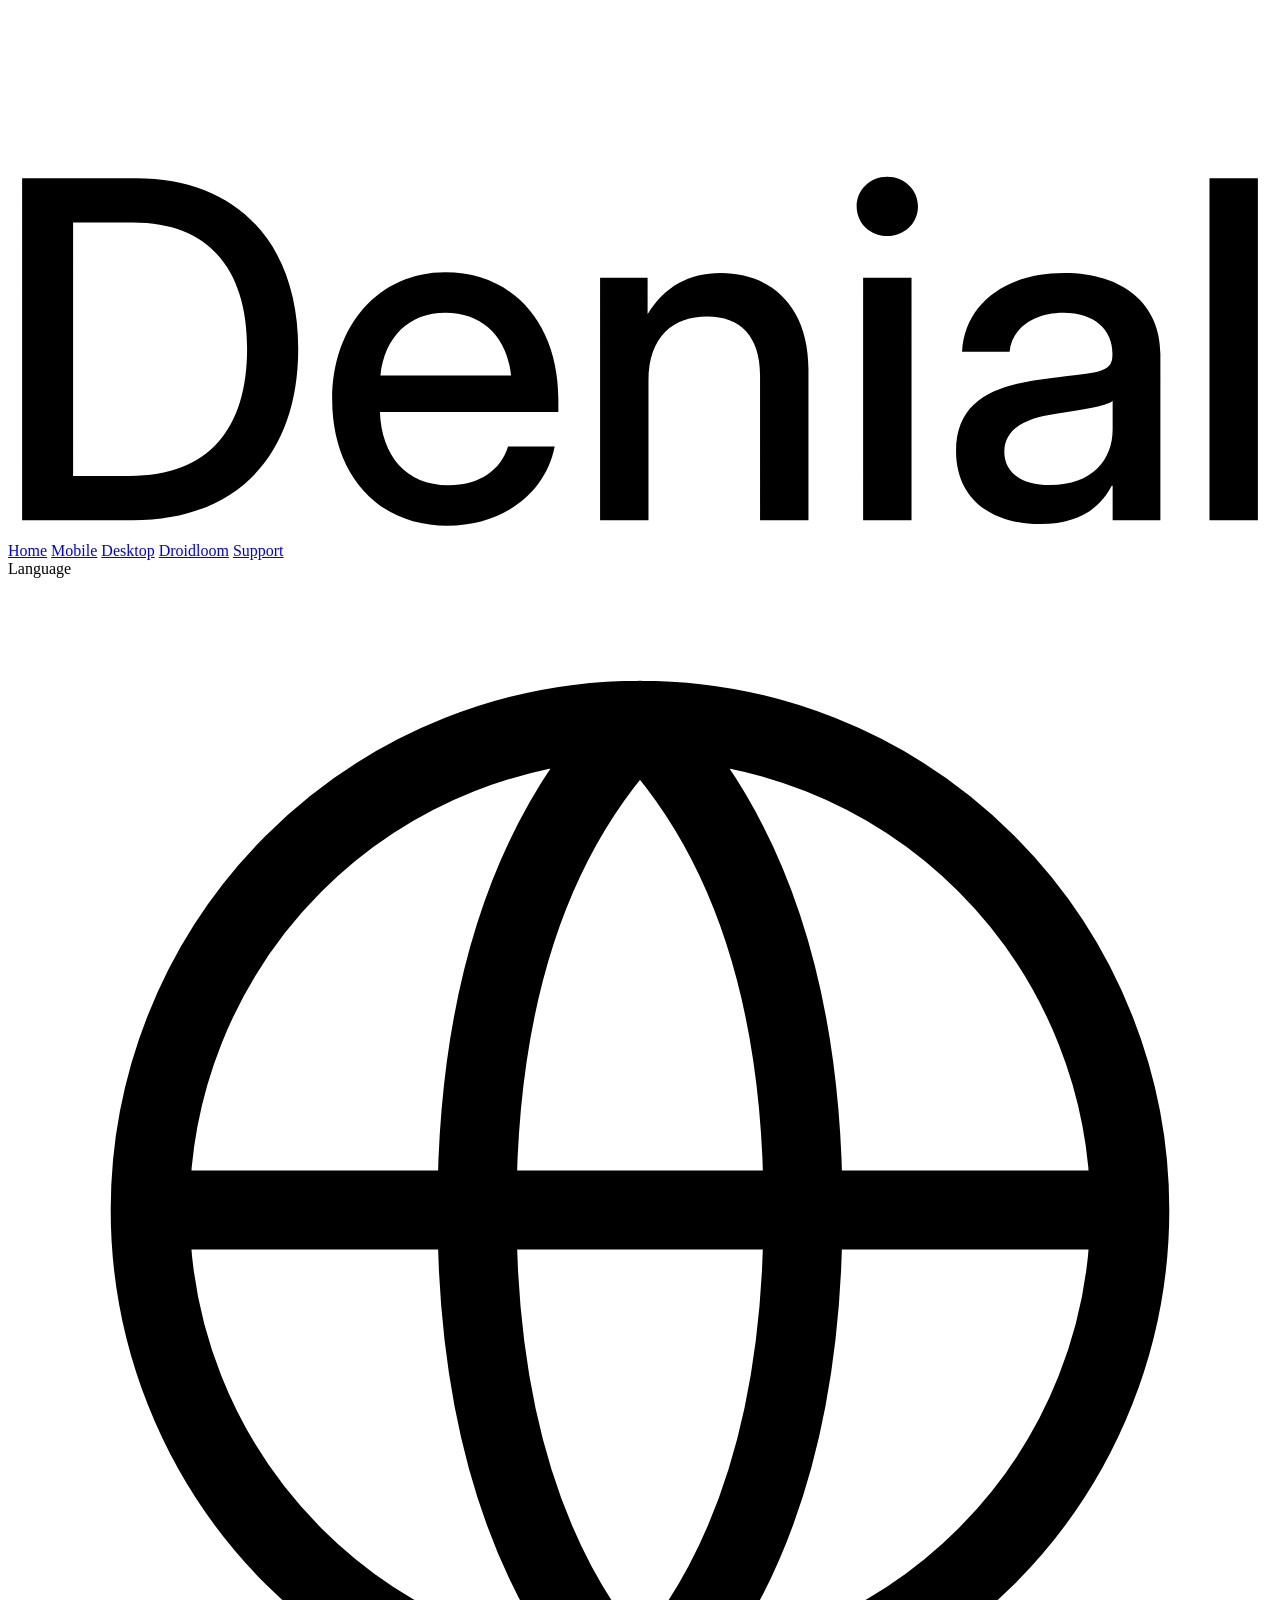
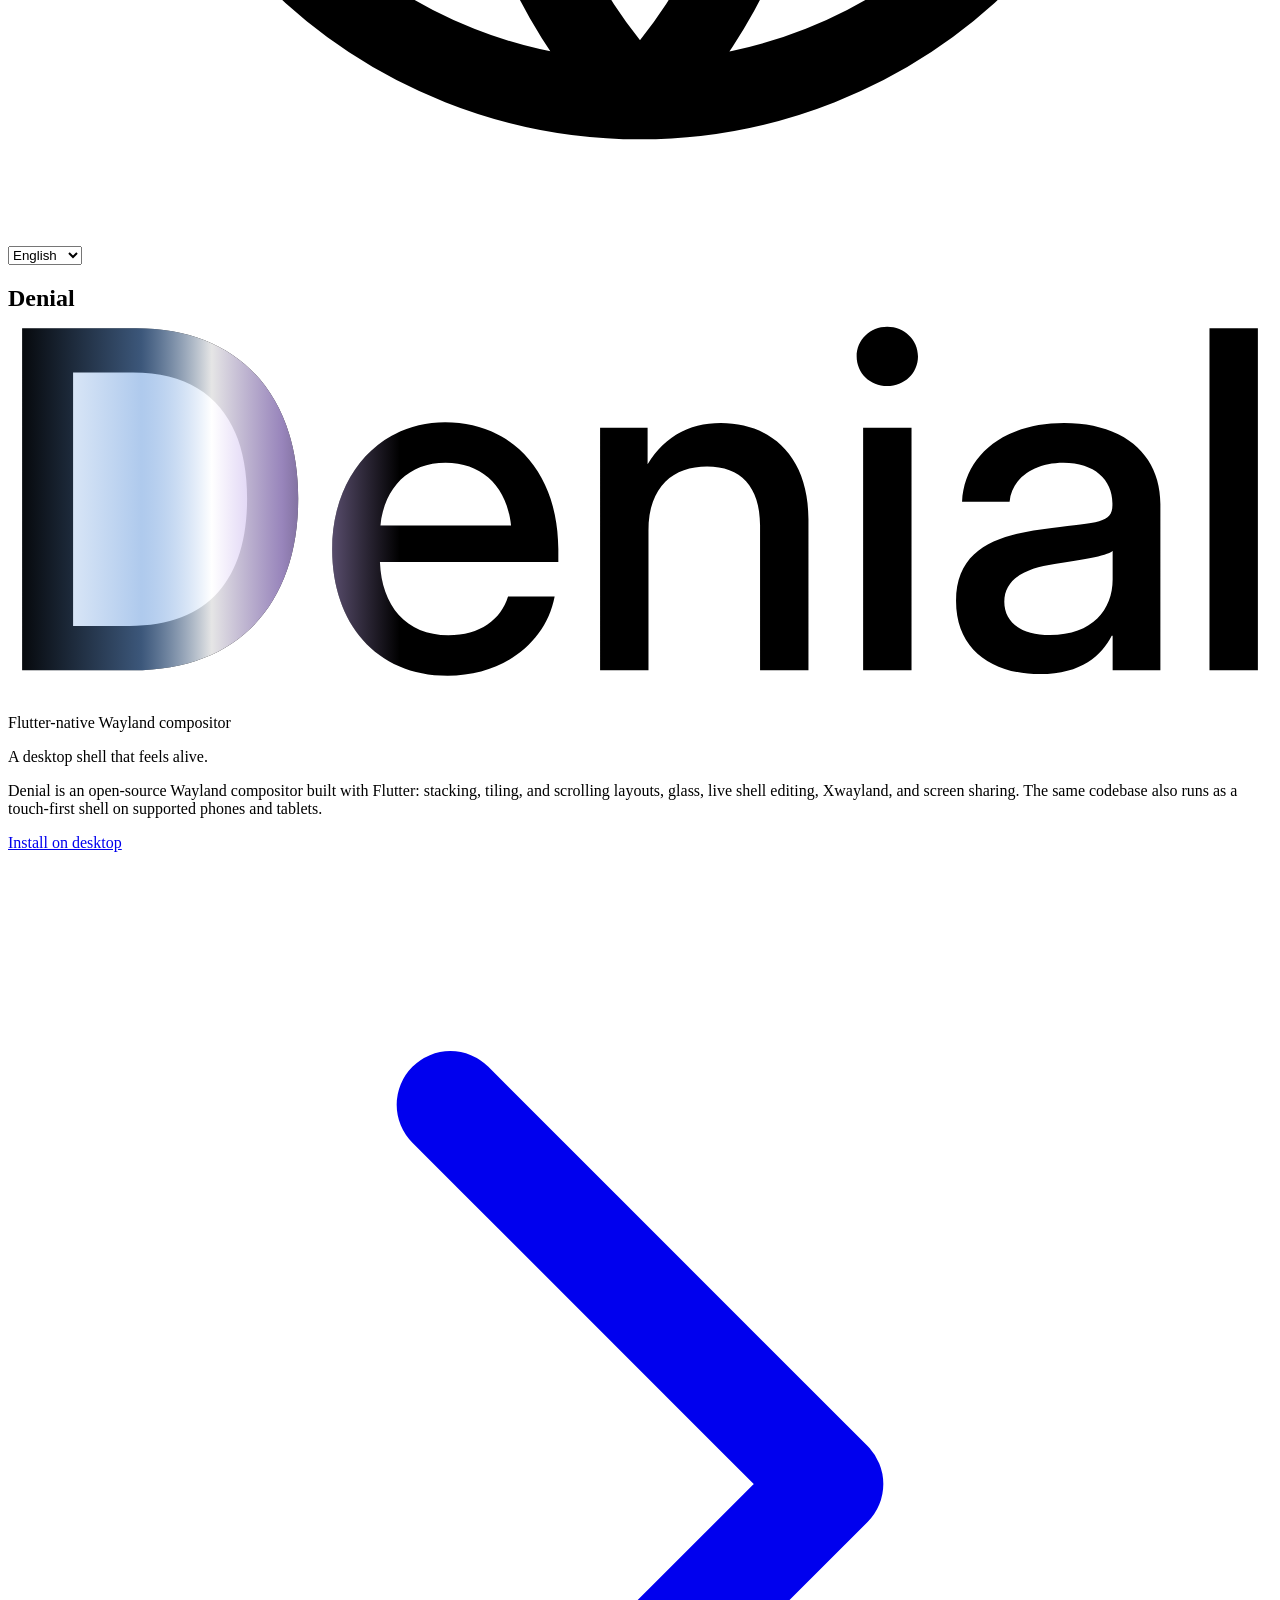
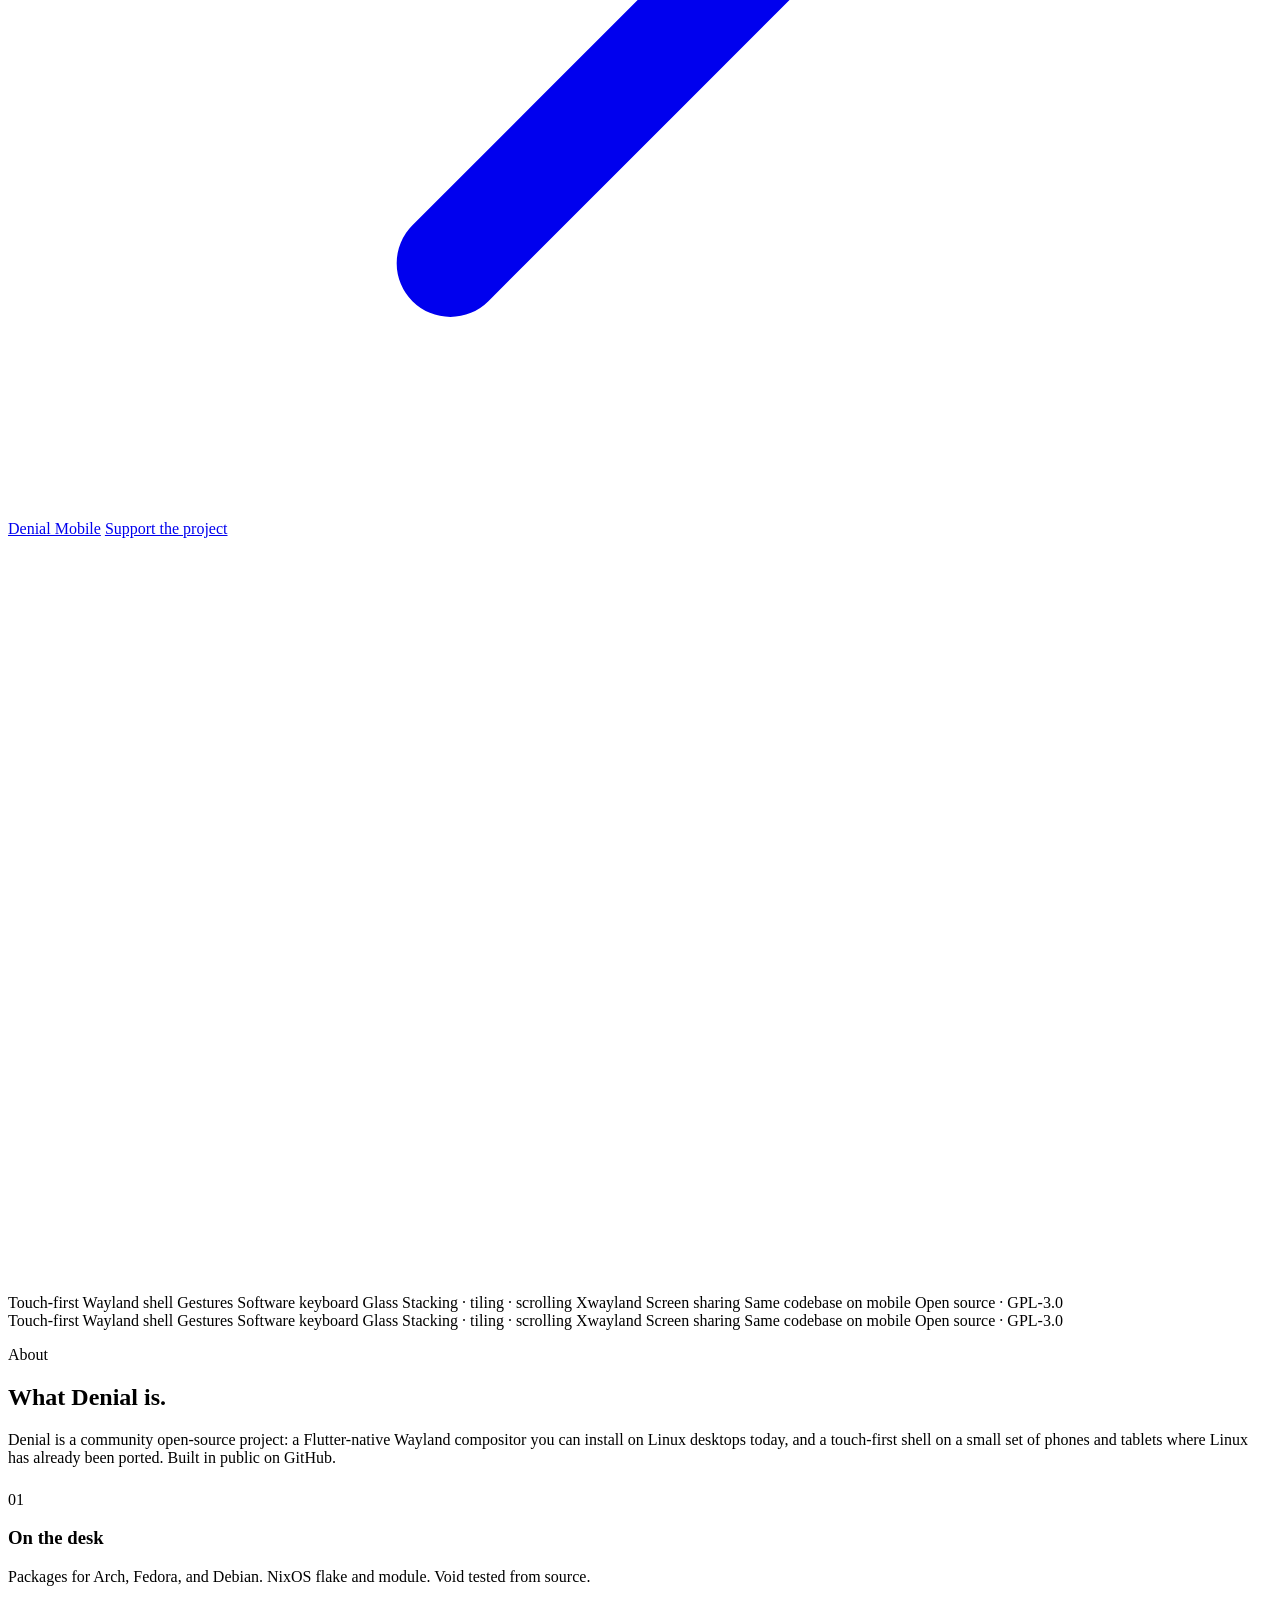
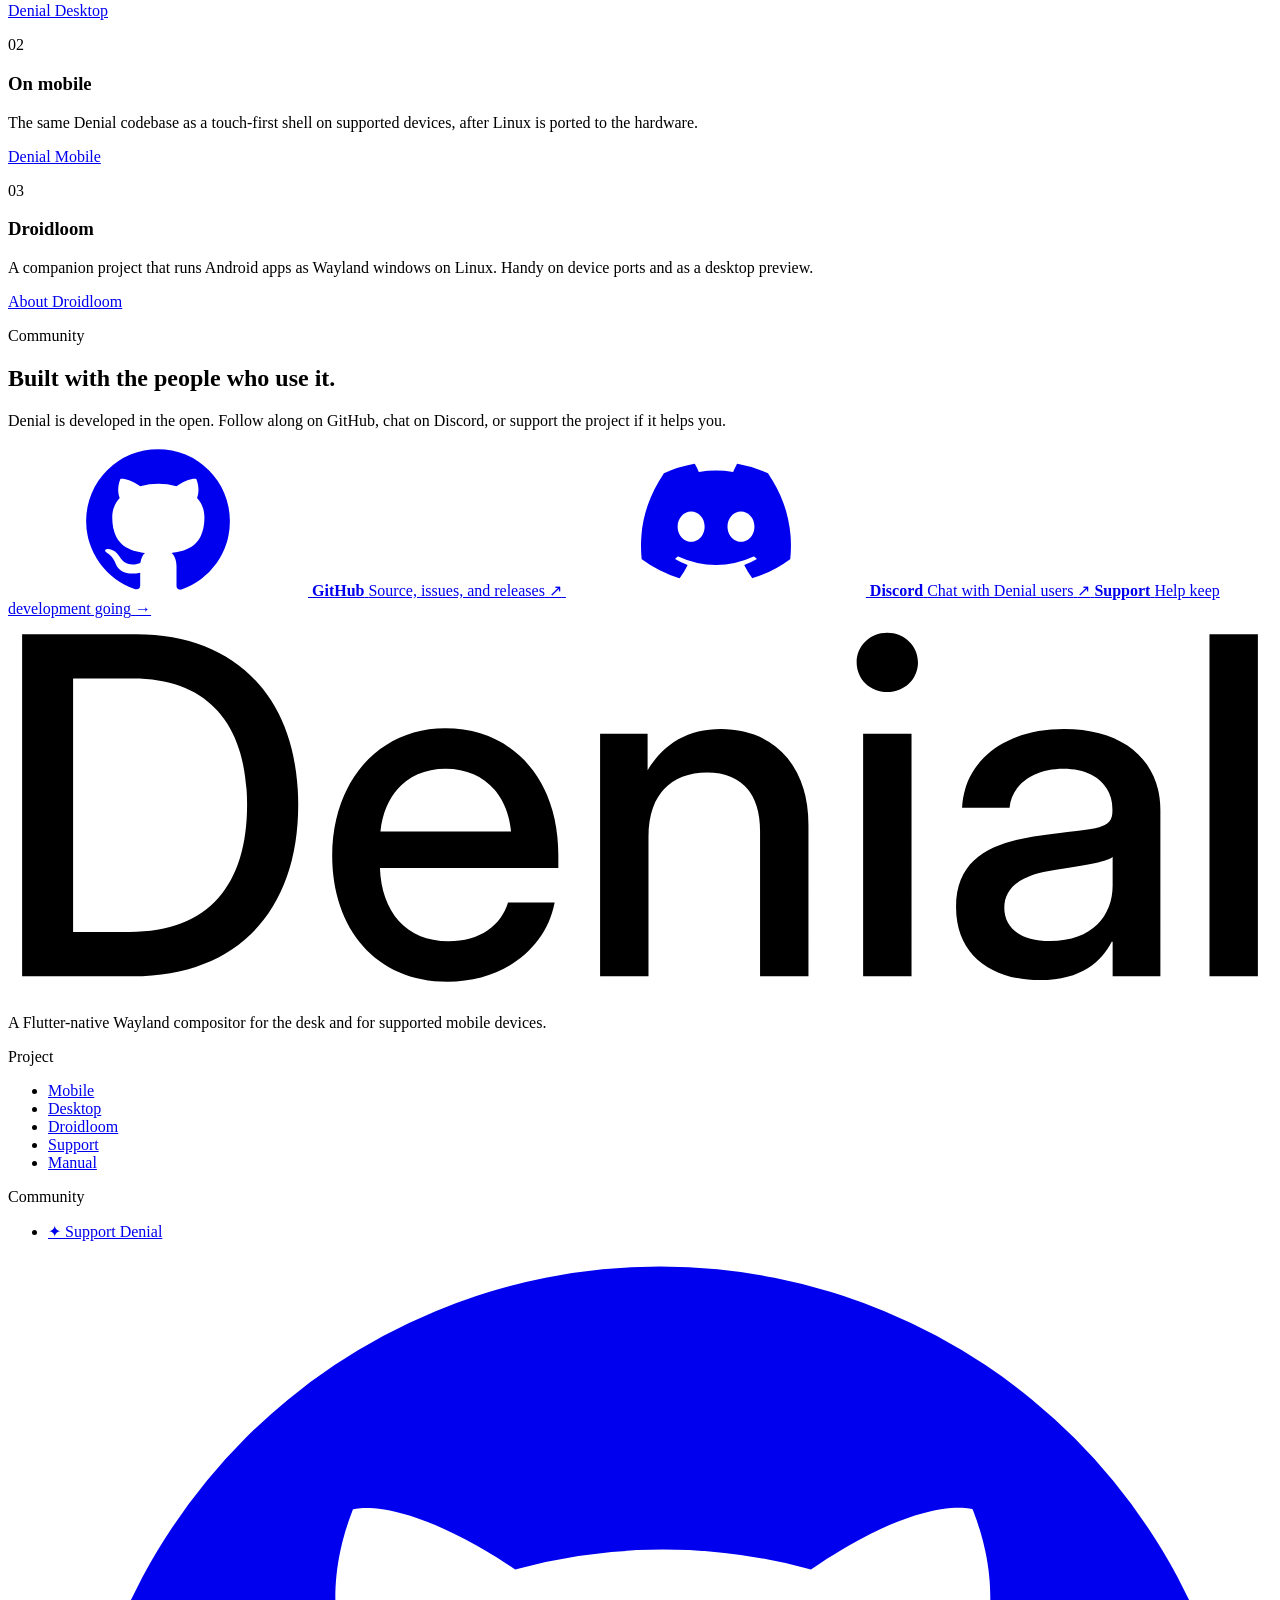
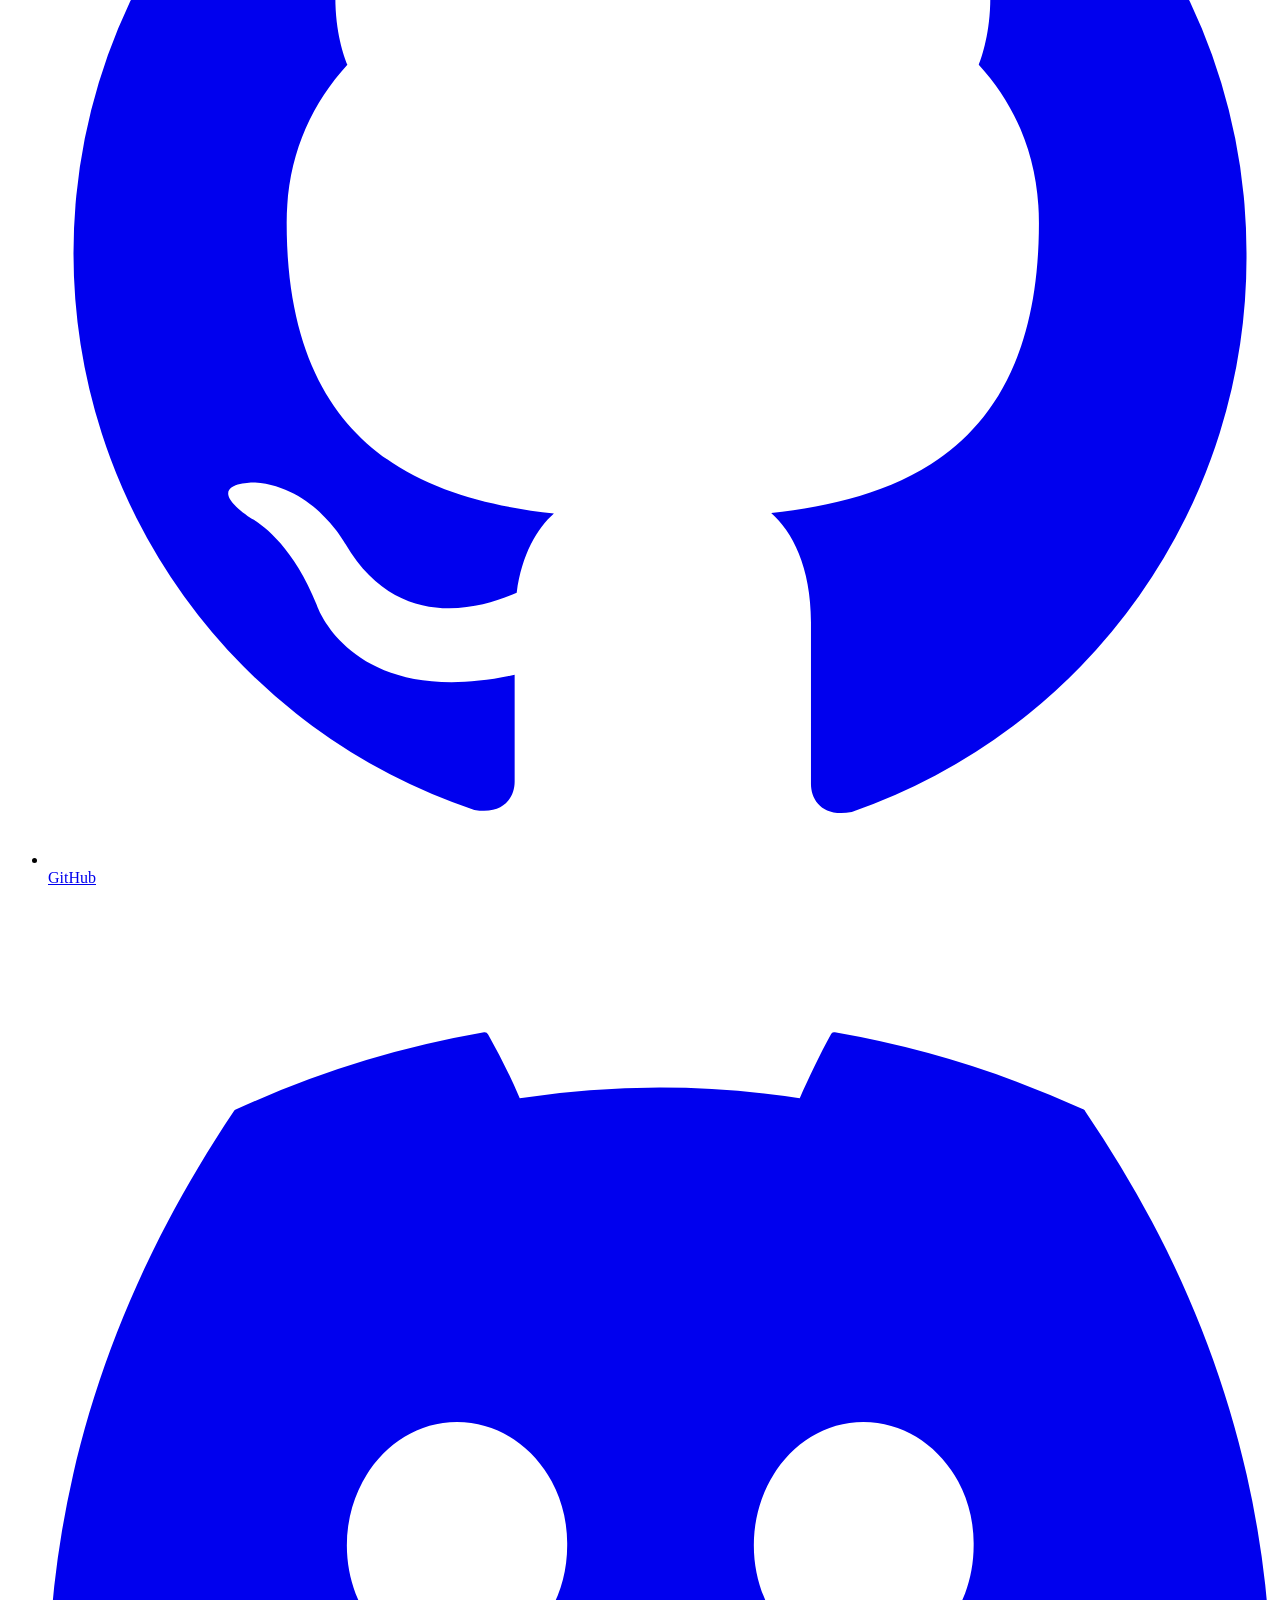
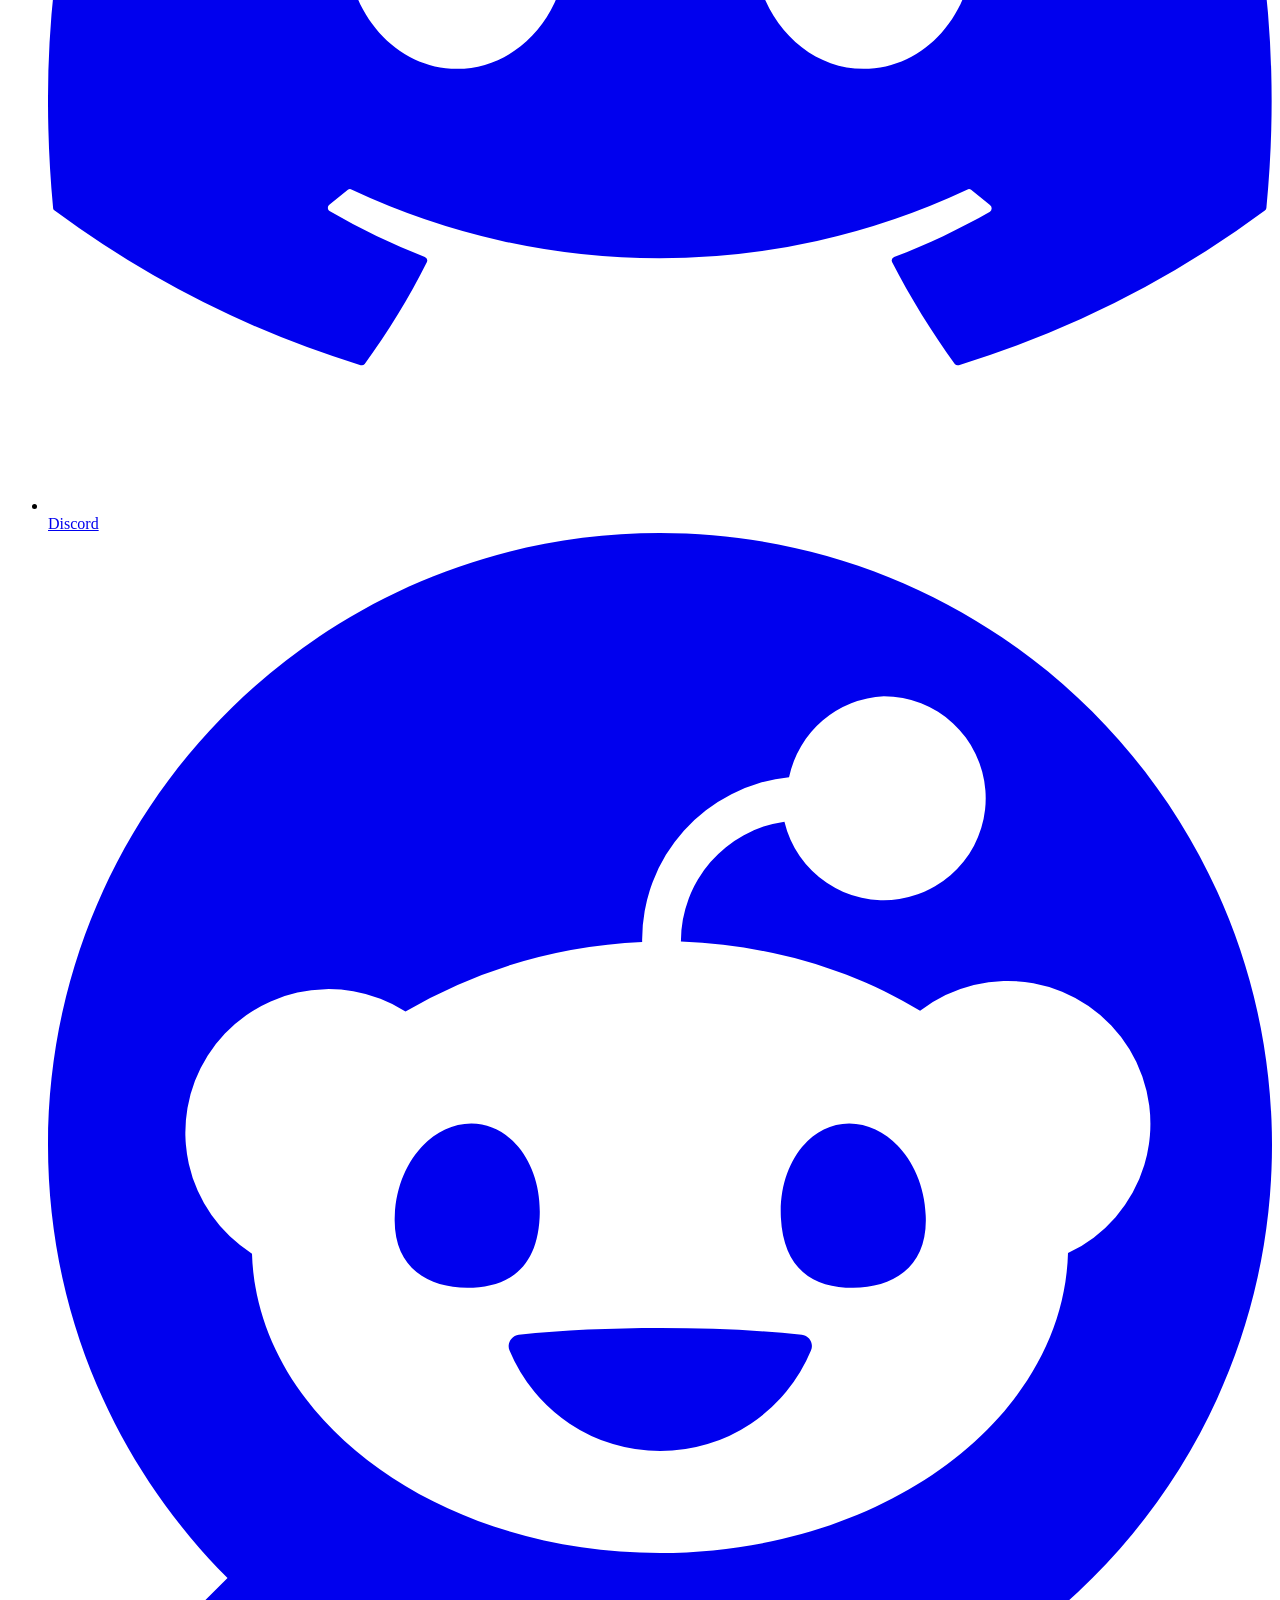
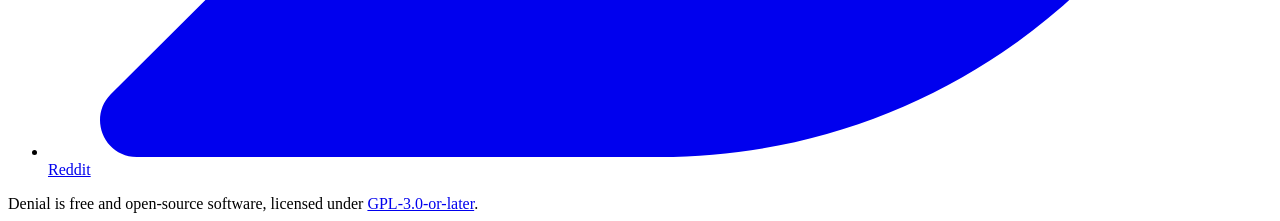
==== commit b1b67f38: "Remove em dashes from copy and fix header language overlap Reword English and zh-CN sentences that u" ====
--- a/landing/public/index.html
+++ b/landing/public/index.html
@@ -22,23 +22,6 @@
     </script>
   </head>
   <body data-page="home">
-    <label class="language-picker">
-      <span class="visually-hidden" data-i18n="language.label">Language</span>
-      <svg viewBox="0 0 20 20" aria-hidden="true">
-        <path
-          d="M10 2.25a7.75 7.75 0 1 0 0 15.5 7.75 7.75 0 0 0 0-15.5Zm0 0c1.7 1.75 2.58 4.34 2.58 7.75S11.7 16 10 17.75M10 2.25C8.3 4 7.42 6.59 7.42 10S8.3 16 10 17.75M2.25 10h15.5"
-          fill="none"
-          stroke="currentColor"
-          stroke-linecap="round"
-          stroke-width="1.25"
-        />
-      </svg>
-      <select data-language-picker aria-label="Language" data-i18n-aria="language.label">
-        <option value="en">English</option>
-        <option value="zh-CN">简体中文</option>
-      </select>
-    </label>
-
     <svg class="visually-hidden" aria-hidden="true" focusable="false">
       <defs>
         <path id="denial-word" d="M 385.758984 210.169688 C 425.752734 210.169688 449.124609 185.194688 449.124609 144.525937 C 449.124609 103.997813 425.668359 79.219688 387.080859 79.219688 L 343.402734 79.219688 L 343.402734 210.169688 L 385.758984 210.169688 z M 362.921484 193.210313 L 362.921484 96.179063 L 385.843359 96.179063 C 415.037109 96.179063 429.549609 114.179063 429.549609 144.525937 C 429.549609 175.013438 415.037109 193.210313 384.549609 193.210313 L 362.921484 193.210313 z M 506.344922 212.279063 C 527.354297 212.279063 543.891797 199.875938 547.323047 181.960313 L 529.463672 181.960313 C 526.819922 190.735313 518.748047 196.810313 506.626172 196.810313 C 490.369922 196.810313 481.032422 185.475938 480.413672 168.769688 L 548.729297 168.769688 L 548.729297 163.763438 C 548.729297 135.104062 531.657422 115.247813 505.388672 115.247813 C 480.076172 115.247813 462.132422 135.638438 462.132422 163.932187 C 462.132422 191.972813 478.838672 212.279063 506.344922 212.279063 z M 480.610547 154.707188 C 482.185547 139.941563 491.579297 130.716563 505.557422 130.716563 C 519.619922 130.716563 529.126172 139.941563 530.616797 154.707188 L 480.610547 154.707188 z M 583.249219 156.732188 C 583.249219 139.491563 593.008594 132.122813 605.664844 132.122813 C 618.489844 132.122813 625.971094 139.772813 625.971094 154.622813 L 625.971094 210.169688 L 644.505469 210.169688 L 644.505469 152.344688 C 644.505469 128.072812 630.021094 115.500938 610.952344 115.500938 C 598.717969 115.500938 589.239844 120.788438 582.911719 131.335313 L 582.911719 117.357188 L 564.714844 117.357188 L 564.714844 210.169688 L 583.249219 210.169688 L 583.249219 156.732188 z M 665.4375 210.169688 L 683.971875 210.169688 L 683.971875 117.357188 L 665.4375 117.357188 L 665.4375 210.169688 z M 674.6625 101.354063 C 681.24375 101.354063 686.446875 96.347813 686.446875 90.019688 C 686.446875 83.607188 681.24375 78.600938 674.6625 78.600938 C 668.08125 78.600938 662.9625 83.607188 662.9625 90.019688 C 662.9625 96.347813 668.08125 101.354063 674.6625 101.354063 z M 733.194141 211.660313 C 749.197266 211.660313 756.762891 204.460313 760.616016 196.979062 L 760.981641 196.979062 L 760.981641 210.169688 L 779.262891 210.169688 L 779.262891 146.522813 C 779.262891 127.650938 765.284766 115.500938 742.419141 115.500938 C 719.216016 115.500938 704.197266 127.988438 703.325391 145.650937 L 721.522266 145.650937 C 722.225391 137.129063 730.297266 130.716563 742.166016 130.716563 C 753.950391 130.716563 760.897266 137.213437 760.897266 146.185313 L 760.897266 146.972813 C 760.897266 153.750938 755.075391 153.554063 737.694141 155.663438 C 718.794141 157.885312 701.019141 162.441563 701.019141 183.619687 C 701.019141 202.182187 714.744141 211.660313 733.194141 211.660313 z M 736.991016 196.725938 C 726.162891 196.725938 719.497266 191.972813 719.497266 183.985313 C 719.497266 174.563438 728.637891 170.963437 738.734766 169.472813 C 748.578516 168.066563 758.422266 166.575938 760.981641 164.550938 L 760.981641 175.463437 C 760.981641 186.882188 753.331641 196.725938 736.991016 196.725938 z" />
@@ -84,6 +67,7 @@
             <use class="mark-caret" href="#denial-caret" />
           </svg>
         </a>
+        <div class="site-header-tools">
         <nav class="site-nav" aria-label="Primary" data-i18n-aria="nav.primary">
         <a href="/" class="is-active" aria-current="page" data-i18n="nav.home">Home</a>
         <a href="/mobile.html" data-i18n="nav.mobile">Mobile</a>
@@ -91,6 +75,23 @@
         <a href="/droidloom.html" data-i18n="nav.droidloom">Droidloom</a>
         <a href="/support.html" data-i18n="nav.support">Support</a>
         </nav>
+        <label class="language-picker">
+              <span class="visually-hidden" data-i18n="language.label">Language</span>
+              <svg viewBox="0 0 20 20" aria-hidden="true">
+                <path
+                  d="M10 2.25a7.75 7.75 0 1 0 0 15.5 7.75 7.75 0 0 0 0-15.5Zm0 0c1.7 1.75 2.58 4.34 2.58 7.75S11.7 16 10 17.75M10 2.25C8.3 4 7.42 6.59 7.42 10S8.3 16 10 17.75M2.25 10h15.5"
+                  fill="none"
+                  stroke="currentColor"
+                  stroke-linecap="round"
+                  stroke-width="1.25"
+                />
+              </svg>
+              <select data-language-picker aria-label="Language" data-i18n-aria="language.label">
+                <option value="en">English</option>
+                <option value="zh-CN">简体中文</option>
+              </select>
+            </label>
+        </div>
       </div>
     </header>
 
@@ -118,7 +119,7 @@
             <p class="hero-copy" data-i18n="hero.copy">
               Denial is an open-source Wayland compositor built with Flutter:
               stacking, tiling, and scrolling layouts, glass, live shell editing,
-              Xwayland, and screen sharing — the same codebase that also runs as
+              Xwayland, and screen sharing. The same codebase also runs as
               a touch-first shell on supported phones and tablets.
             </p>
 
@@ -204,7 +205,7 @@
             <h3 data-i18n="home.mobileTitle">On mobile</h3>
             <p data-i18n="home.mobileCopy">
               The same Denial codebase as a touch-first shell on supported
-              devices — after Linux is ported to the hardware.
+              devices, after Linux is ported to the hardware.
             </p>
             <a class="text-link" href="/mobile.html" data-i18n="home.mobileLink">Denial Mobile</a>
           </article>
@@ -213,7 +214,7 @@
             <h3>Droidloom</h3>
             <p data-i18n="home.droidloomCopy">
               A companion project that runs Android apps as Wayland windows on
-              Linux — handy on device ports and as a desktop preview.
+              Linux. Handy on device ports and as a desktop preview.
             </p>
             <a class="text-link" href="/droidloom.html" data-i18n="home.droidloomLink">About Droidloom</a>
           </article>
@@ -264,7 +265,7 @@
             <use class="mark-caret" href="#denial-caret" />
           </svg>
           <p data-i18n="footer.tagline">
-            A Flutter-native Wayland compositor — on the desk and on supported mobile devices.
+            A Flutter-native Wayland compositor for the desk and for supported mobile devices.
           </p>
         </div>
 
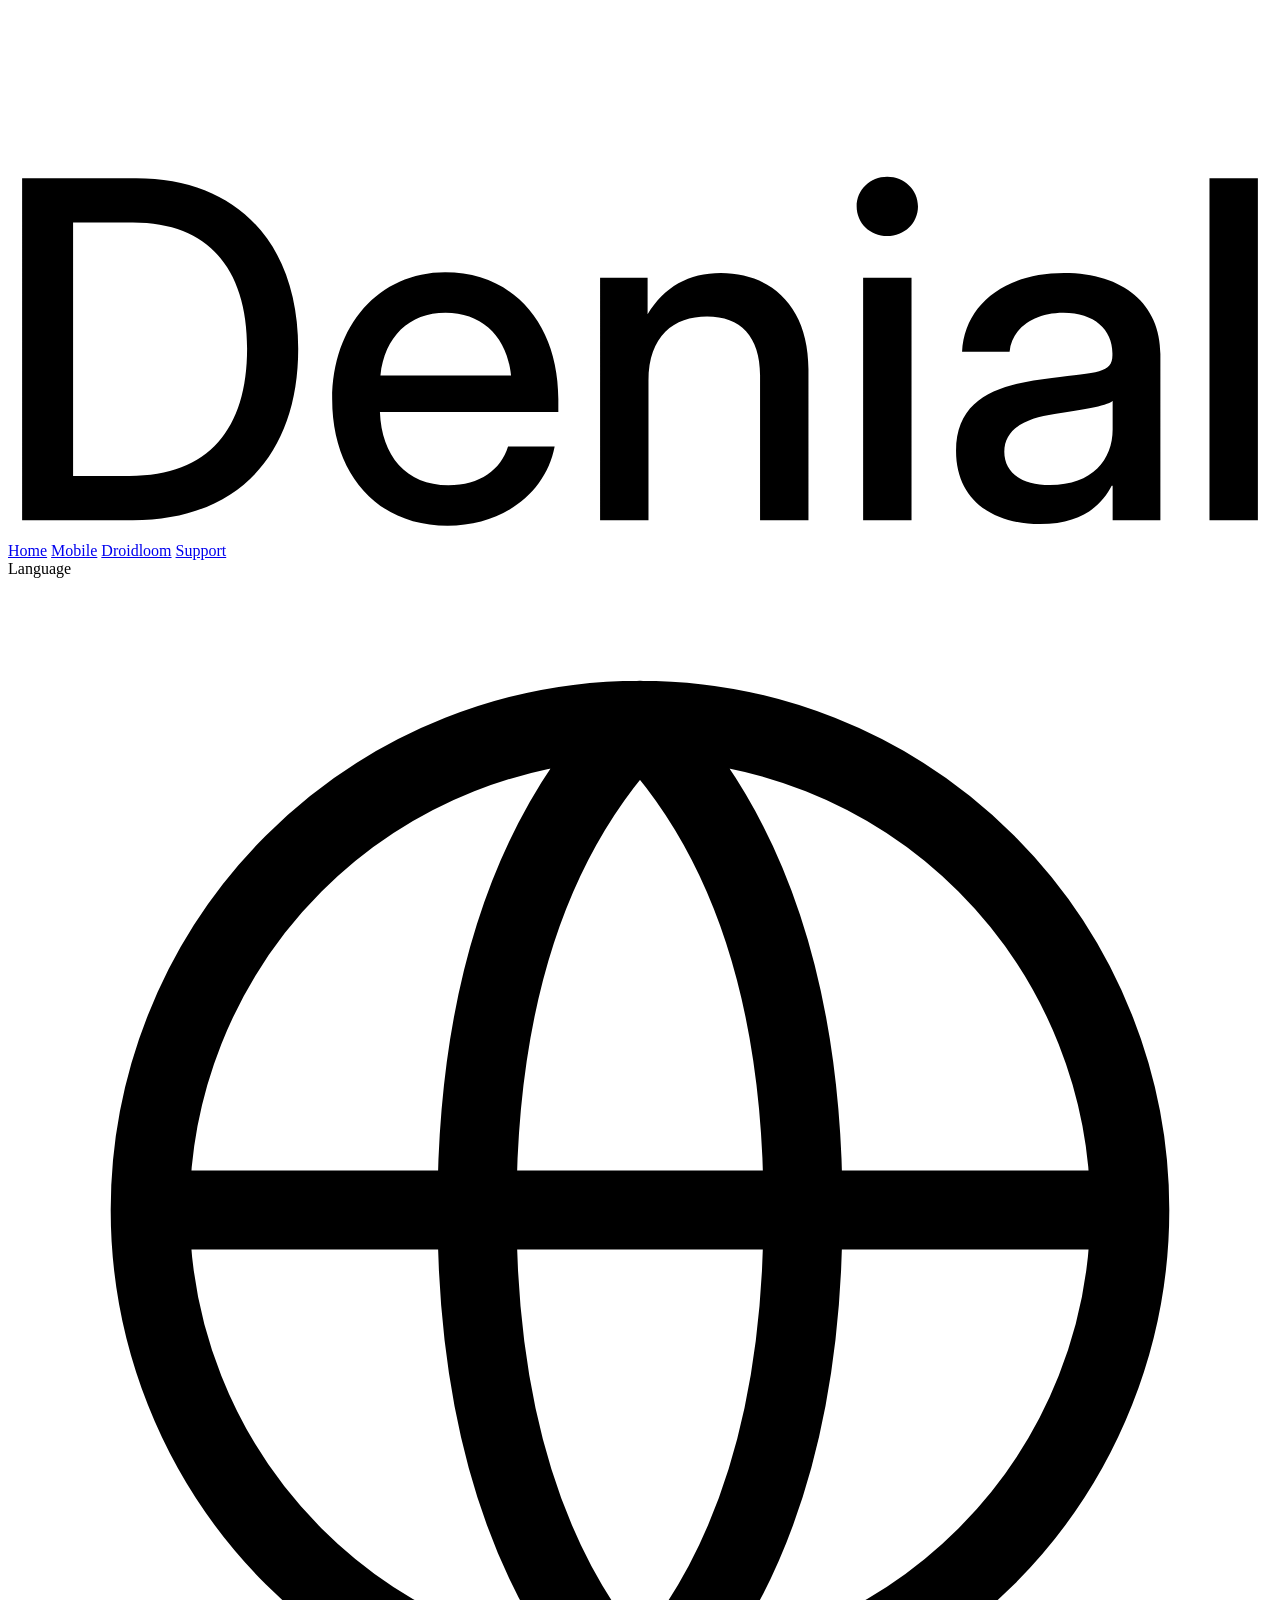
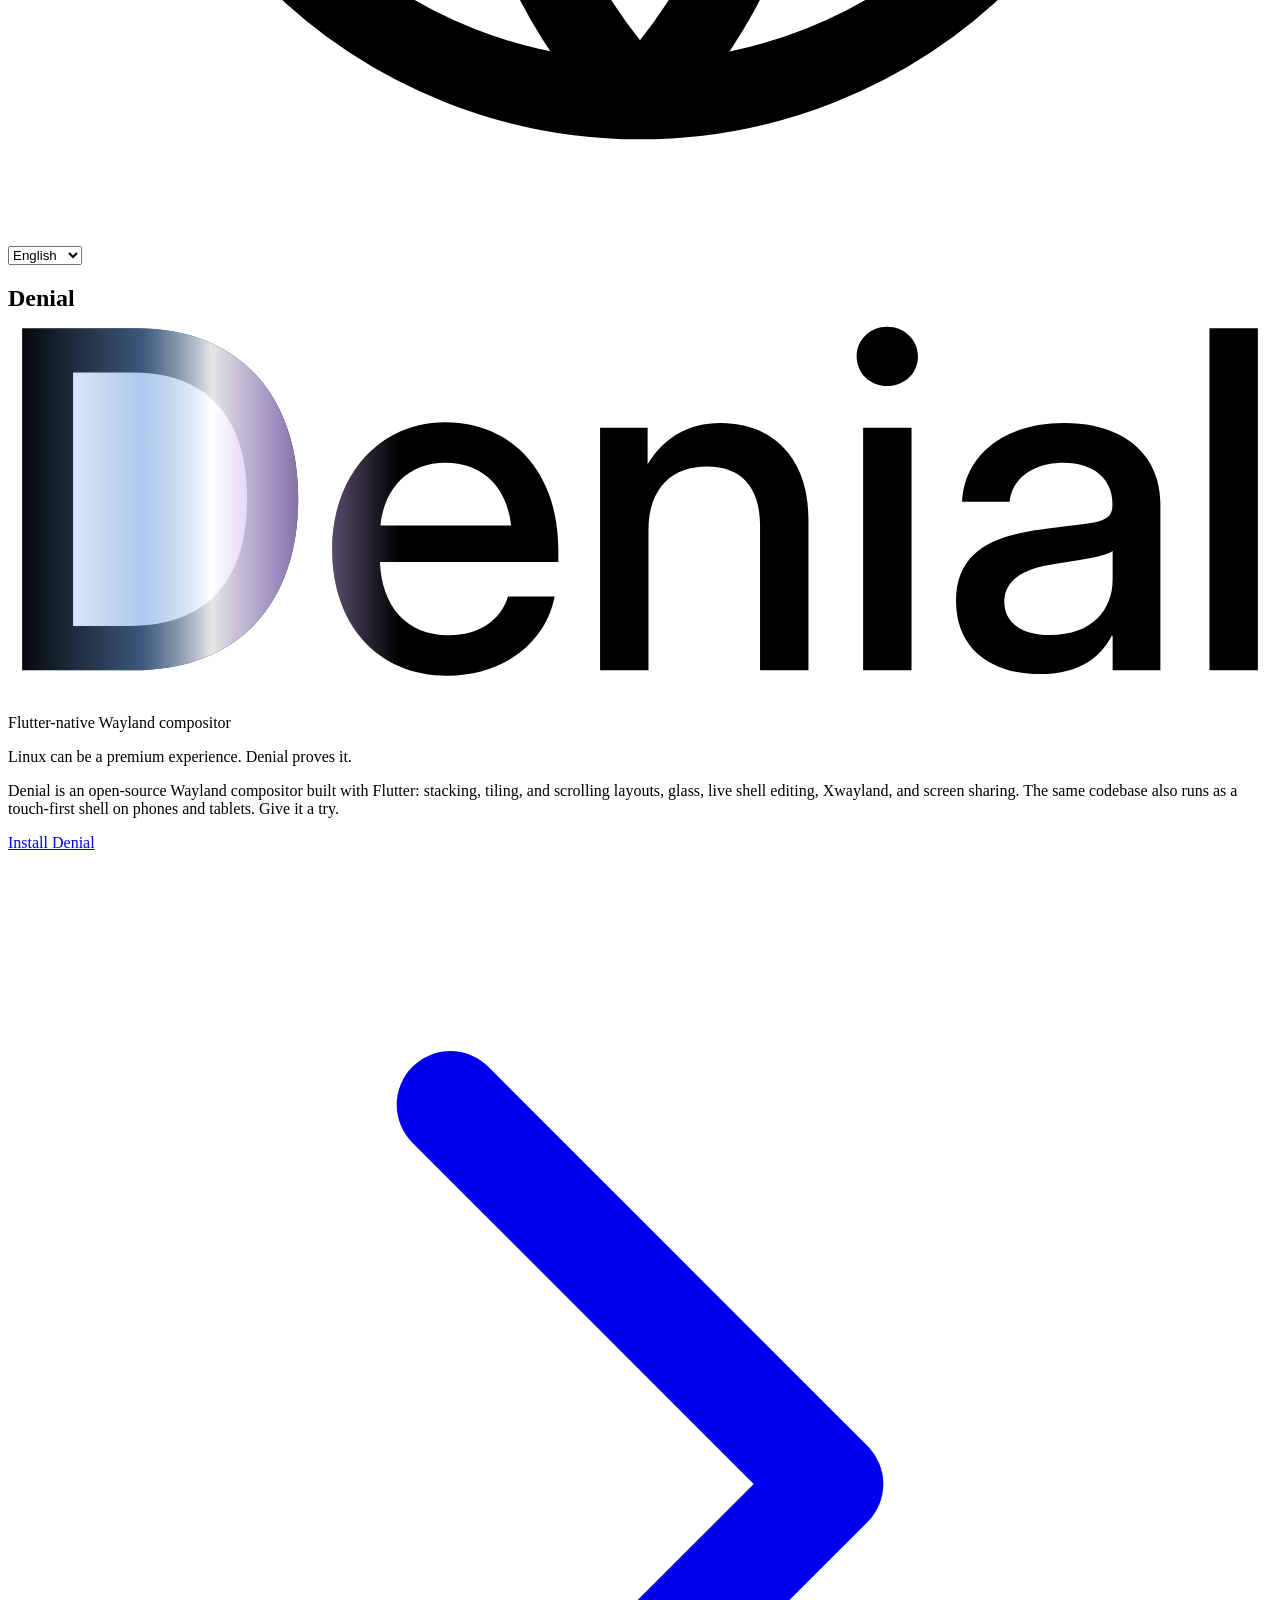
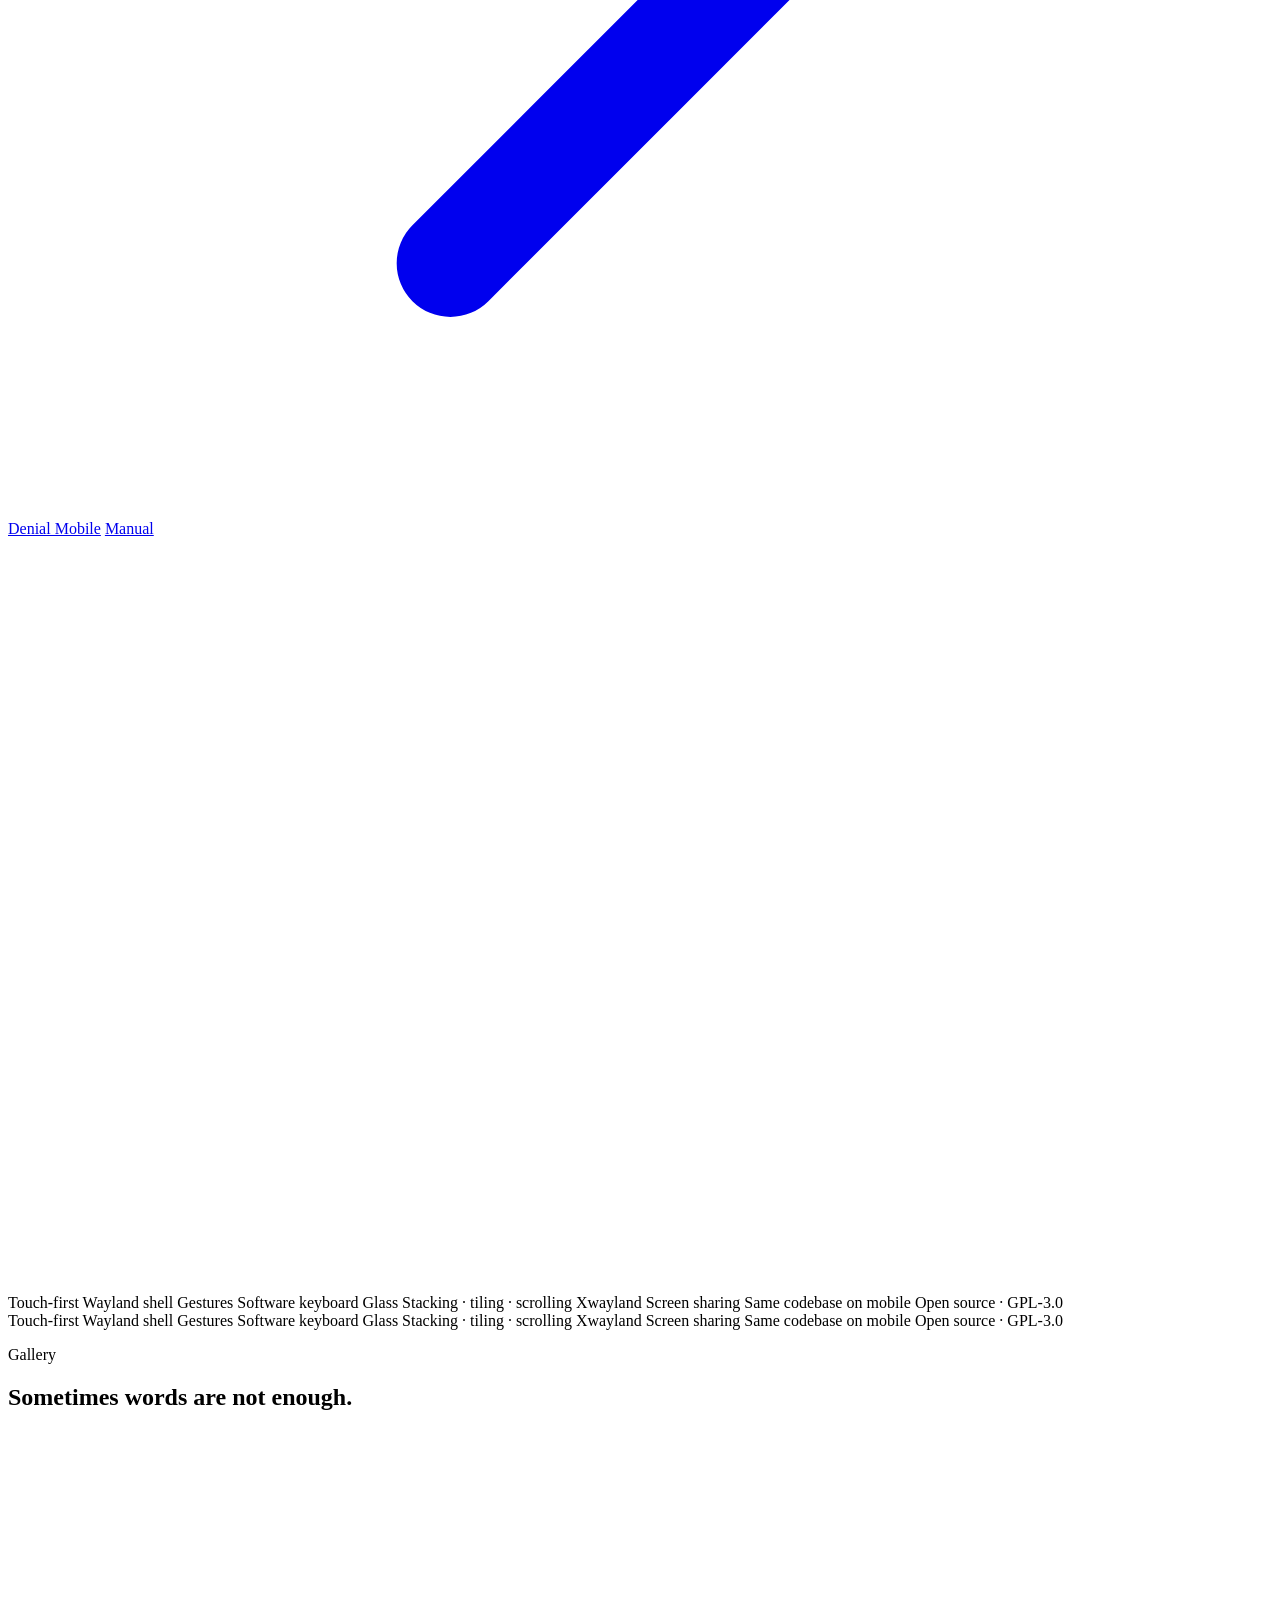
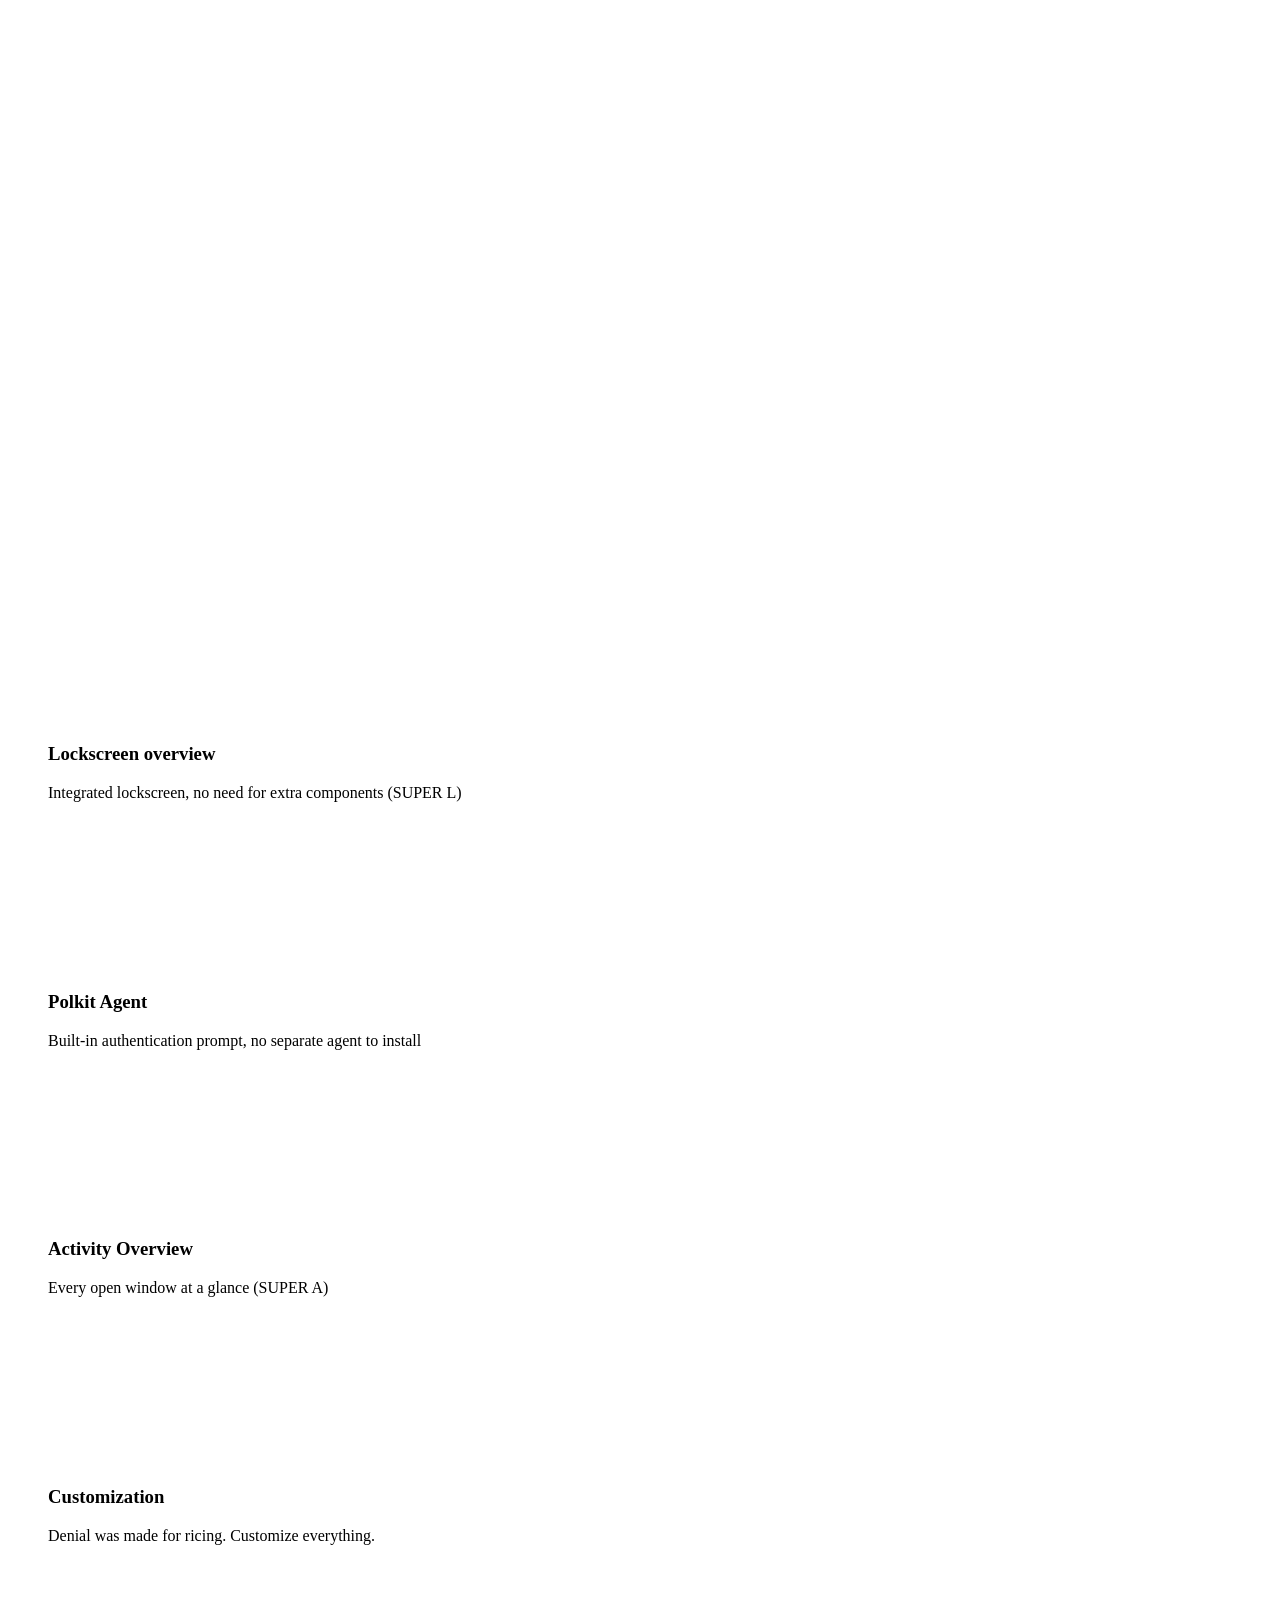
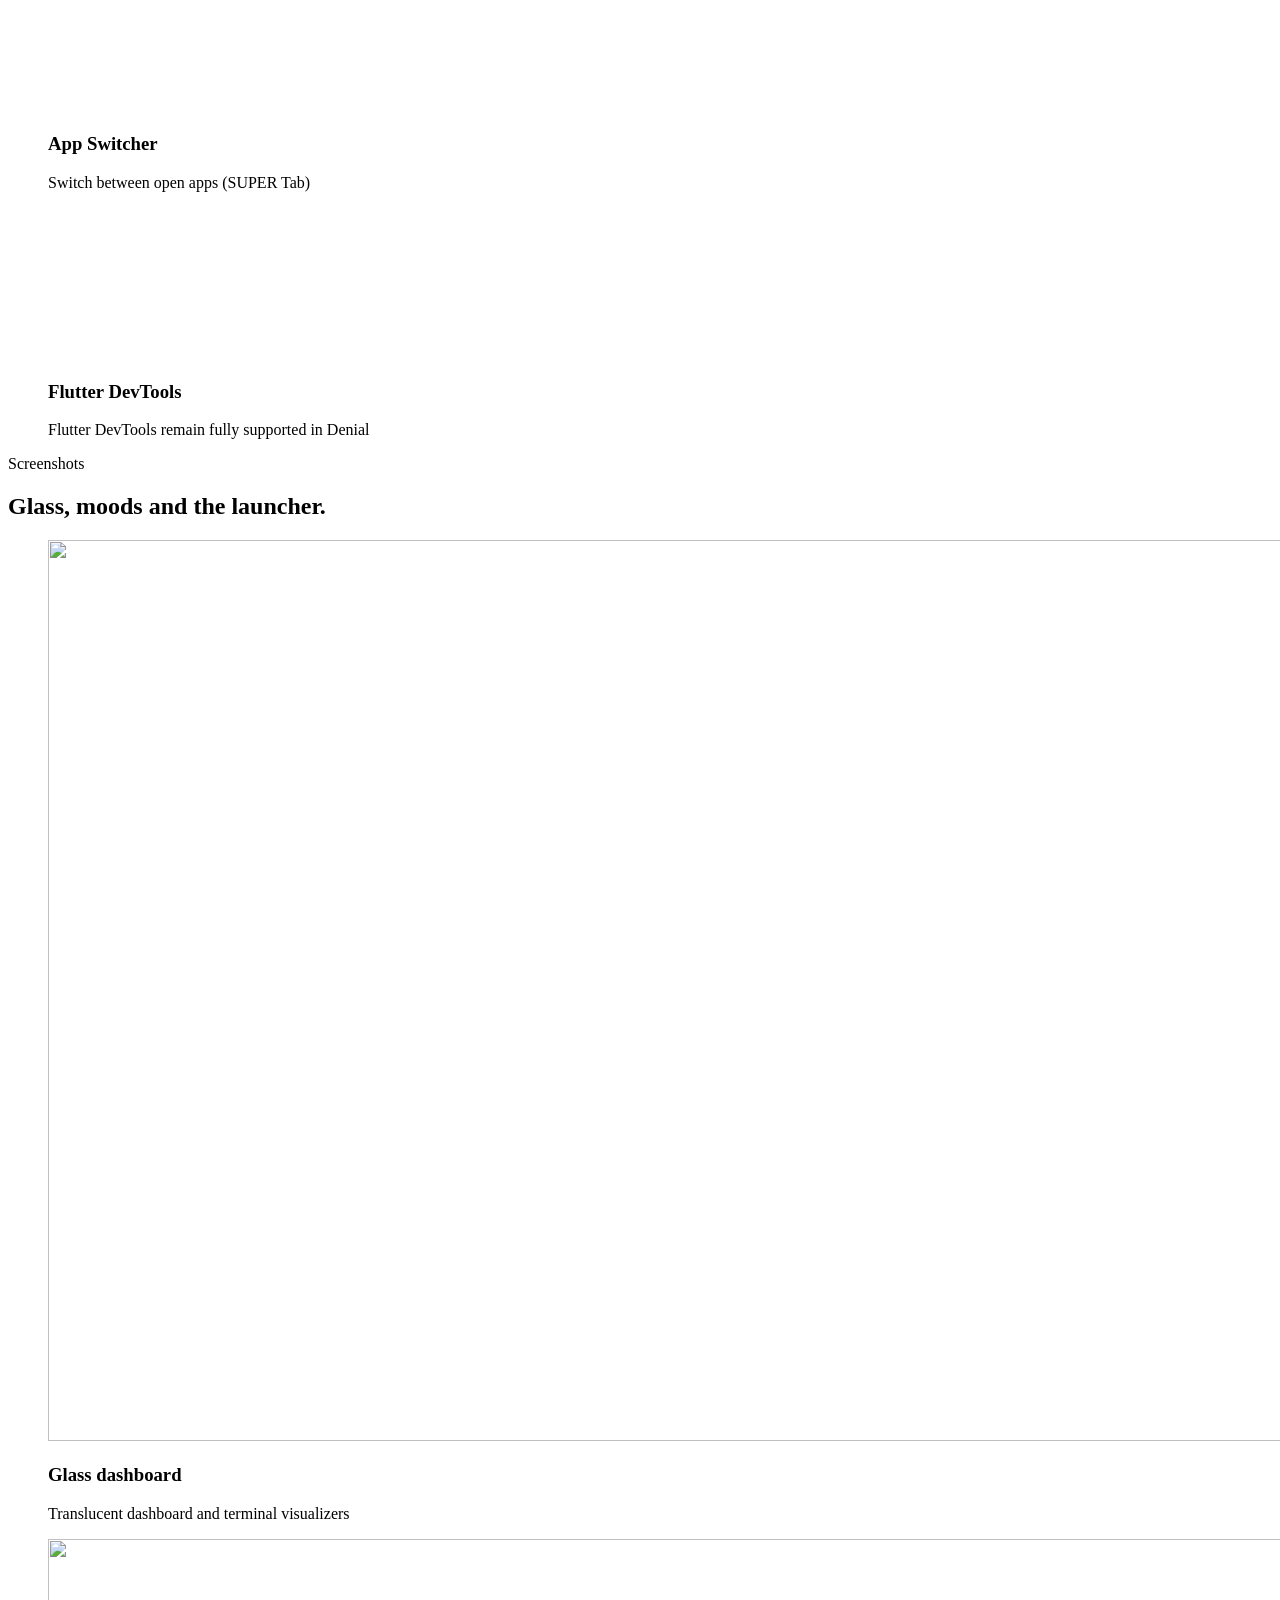
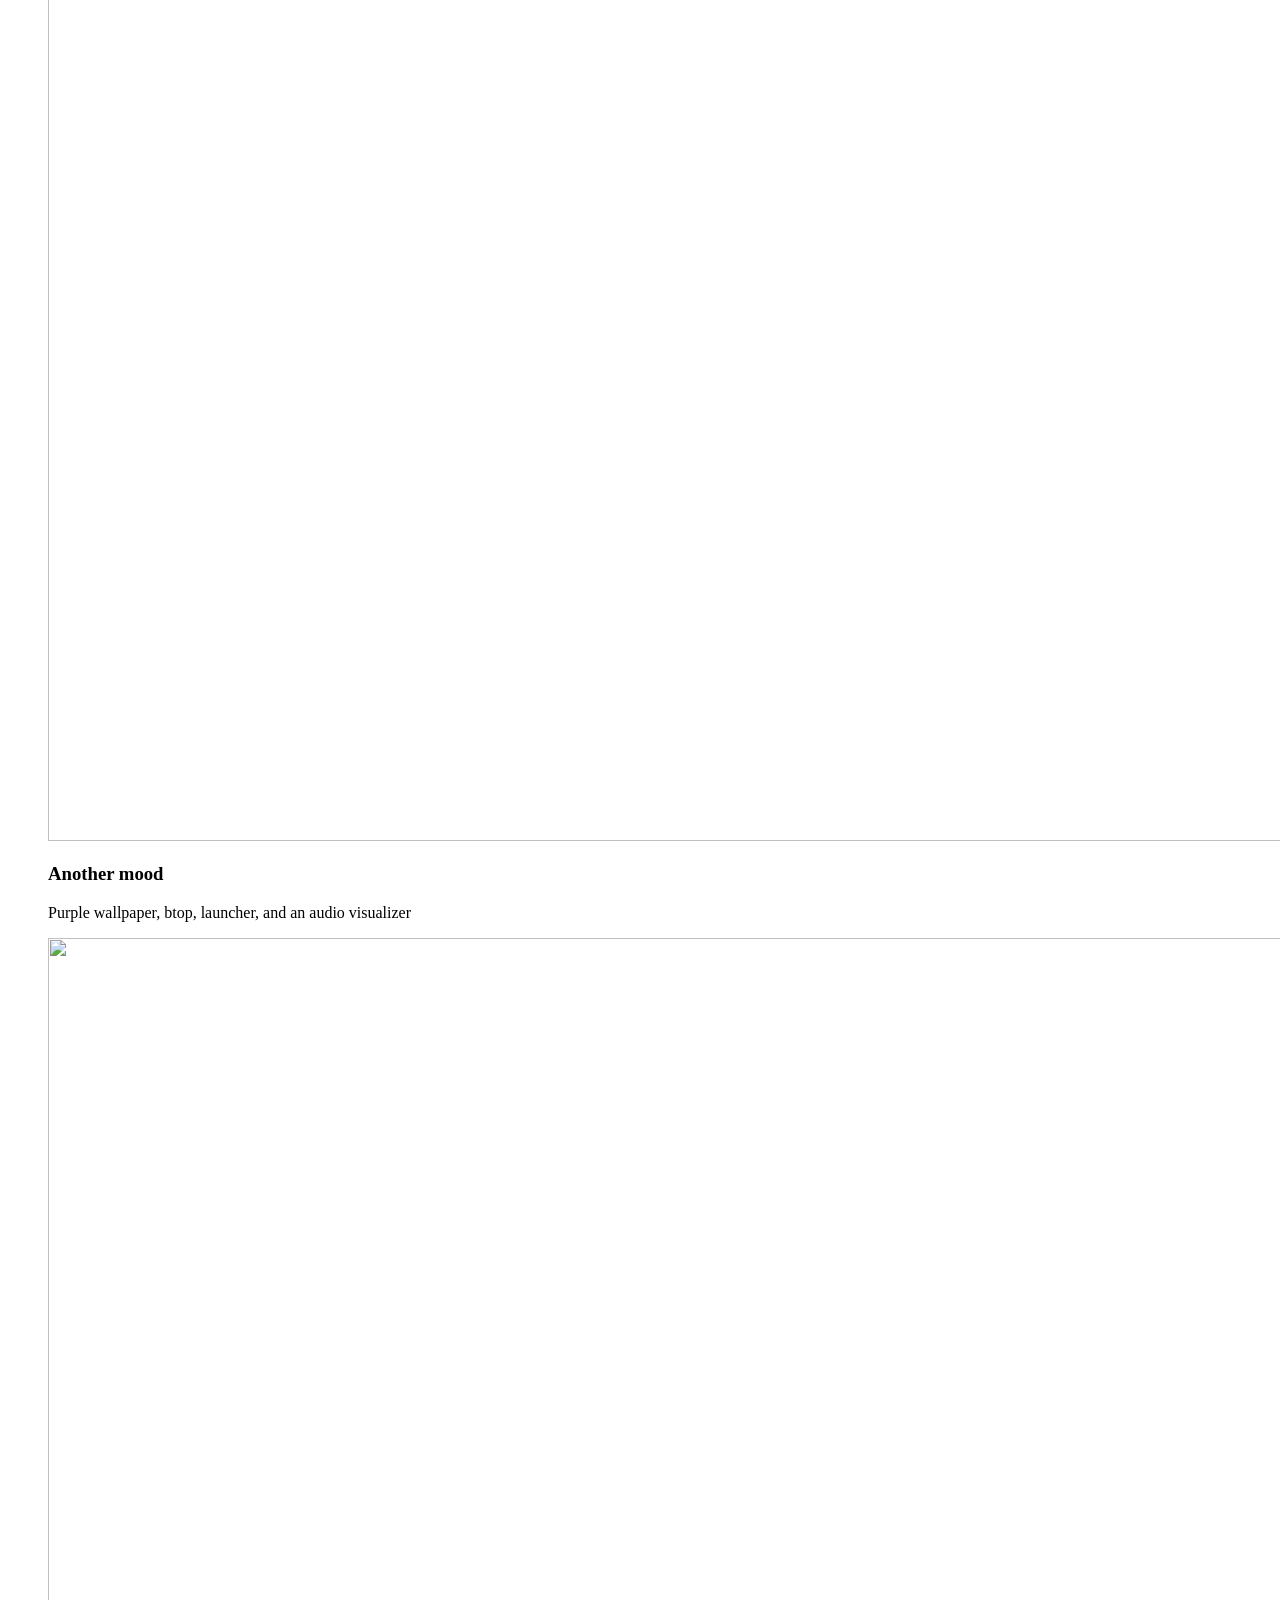
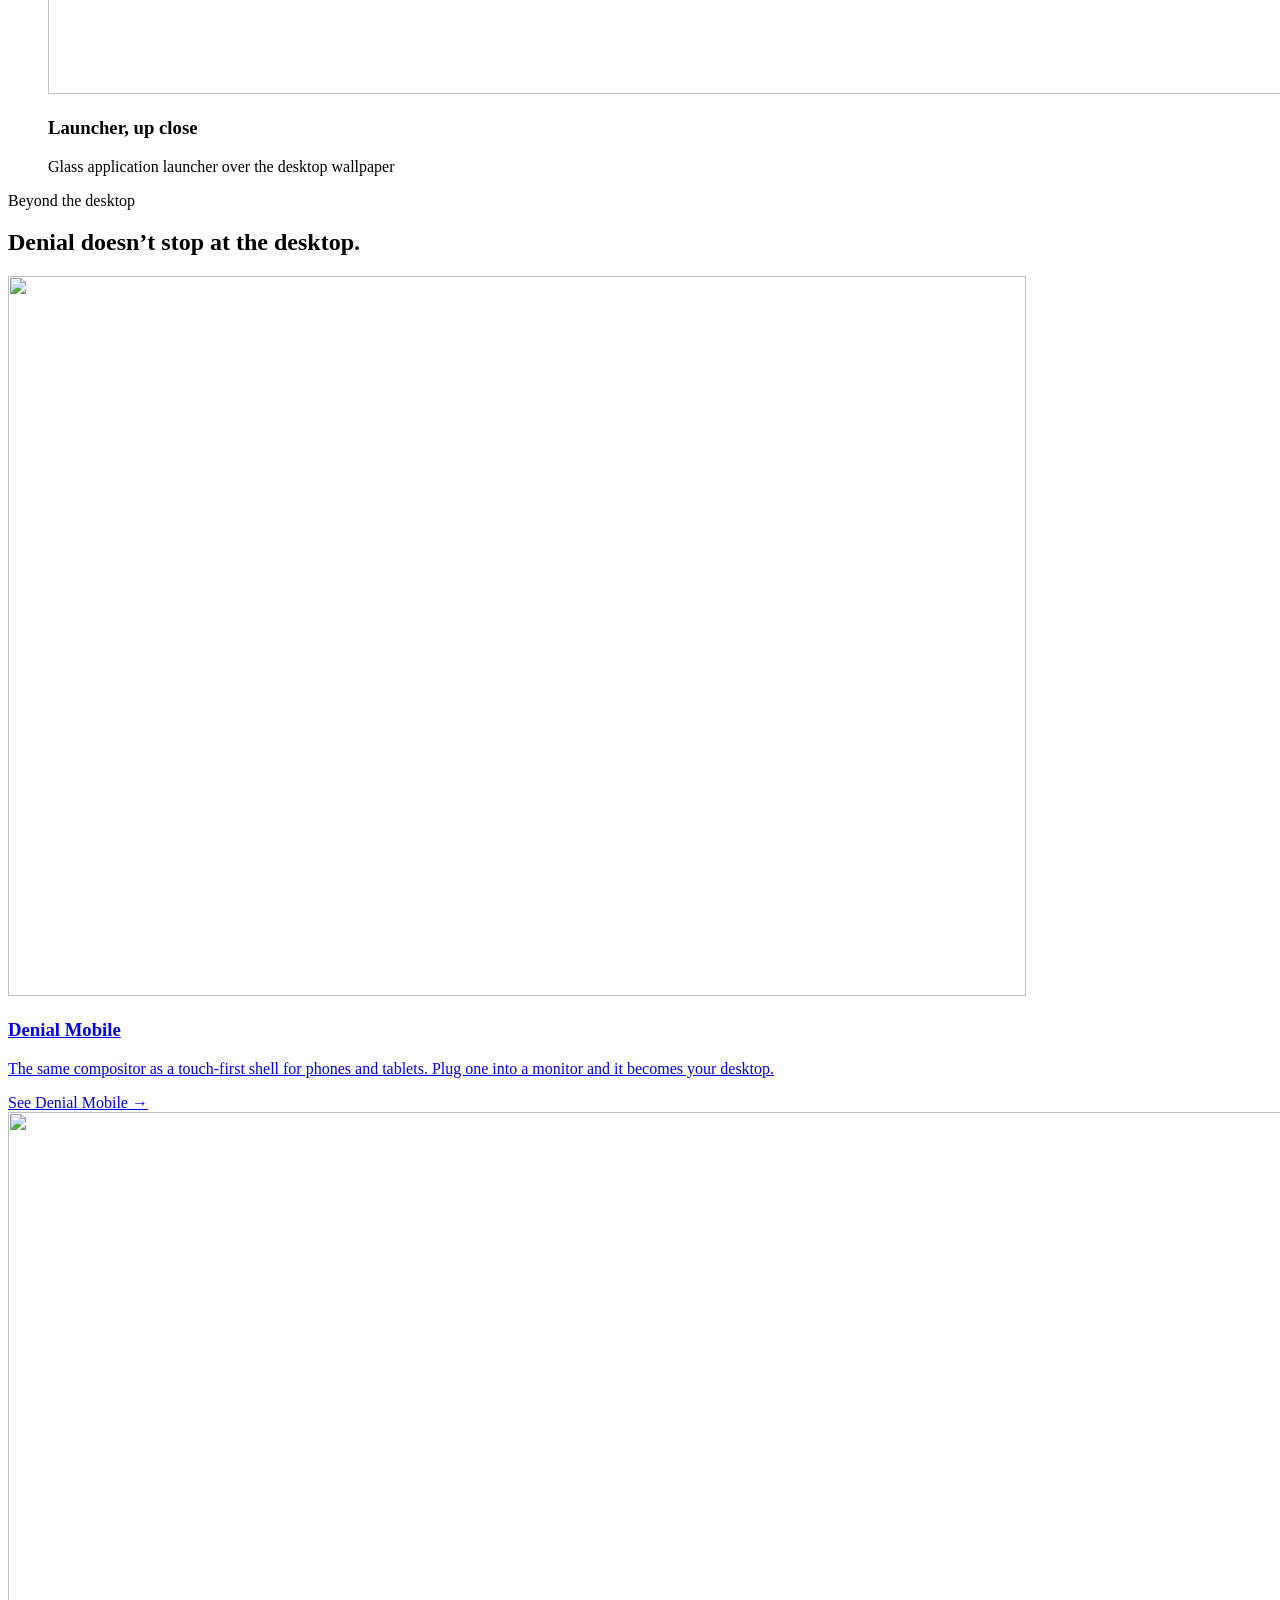
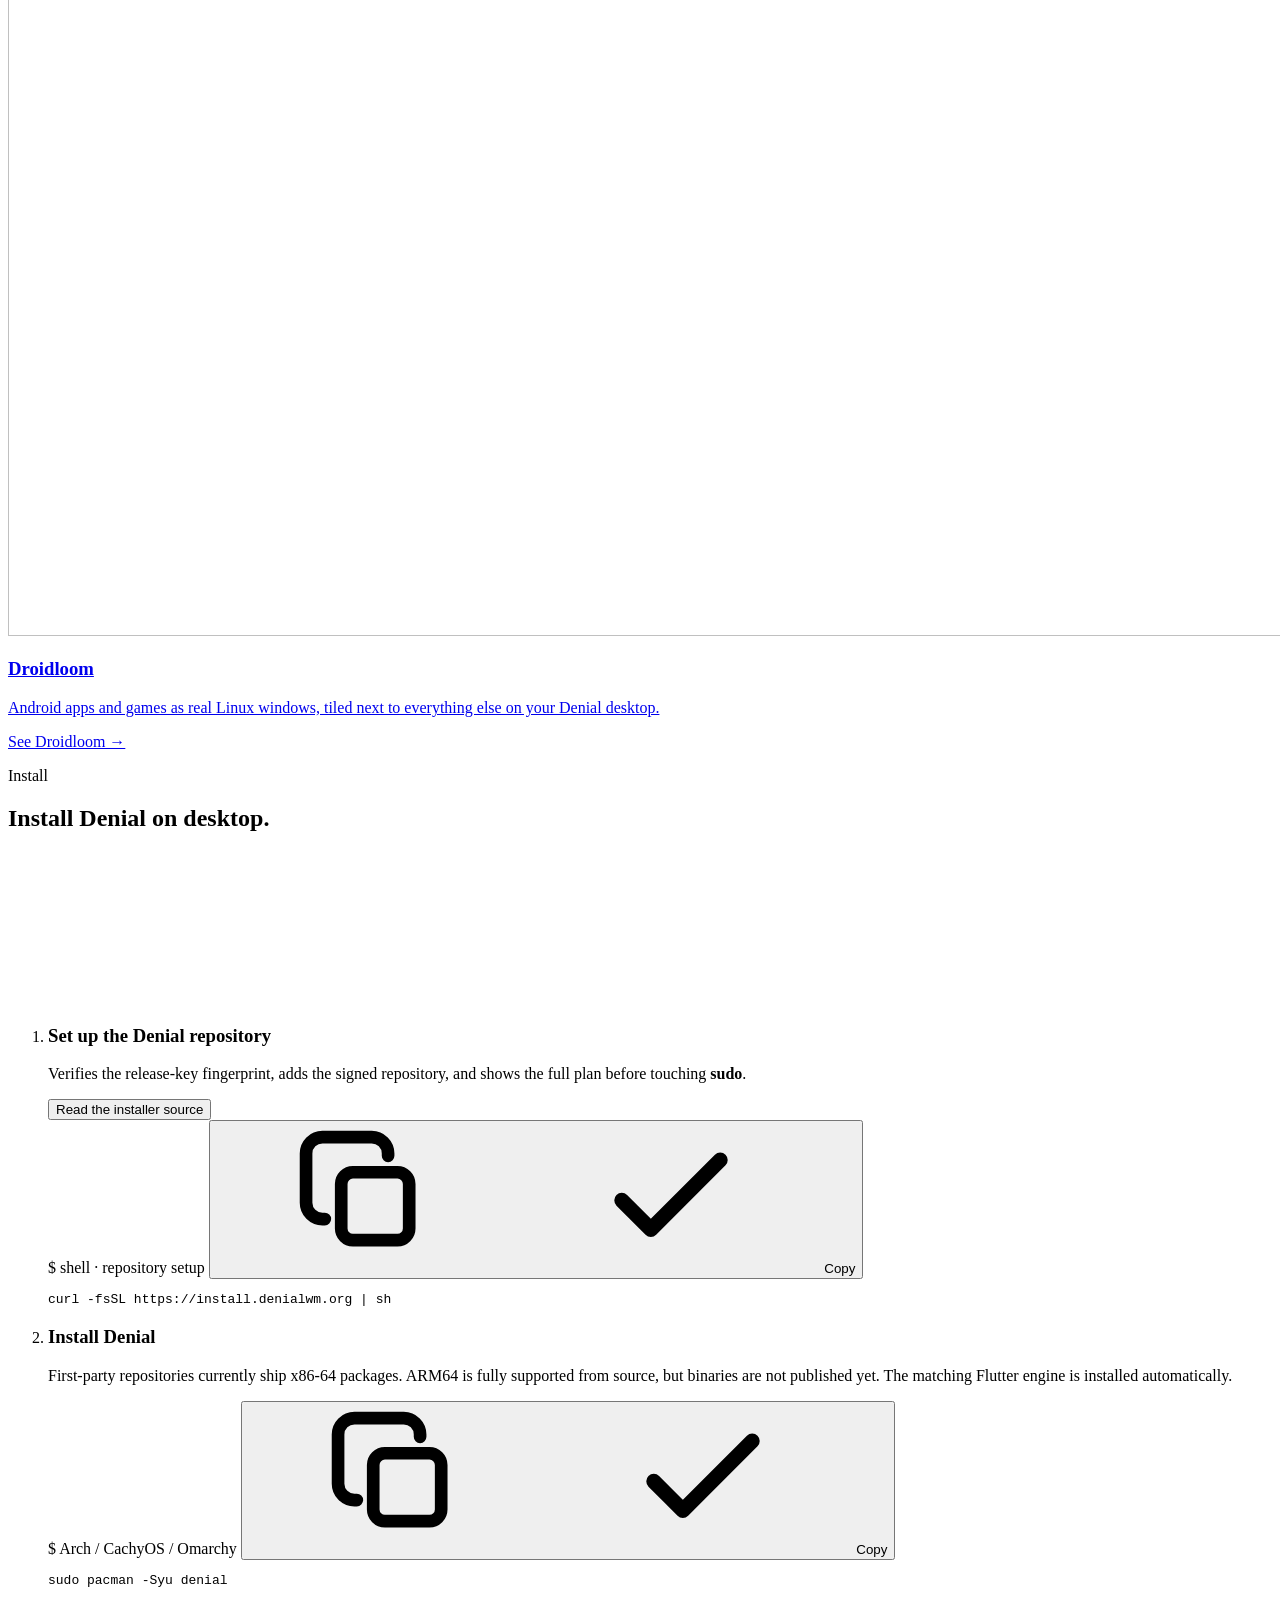
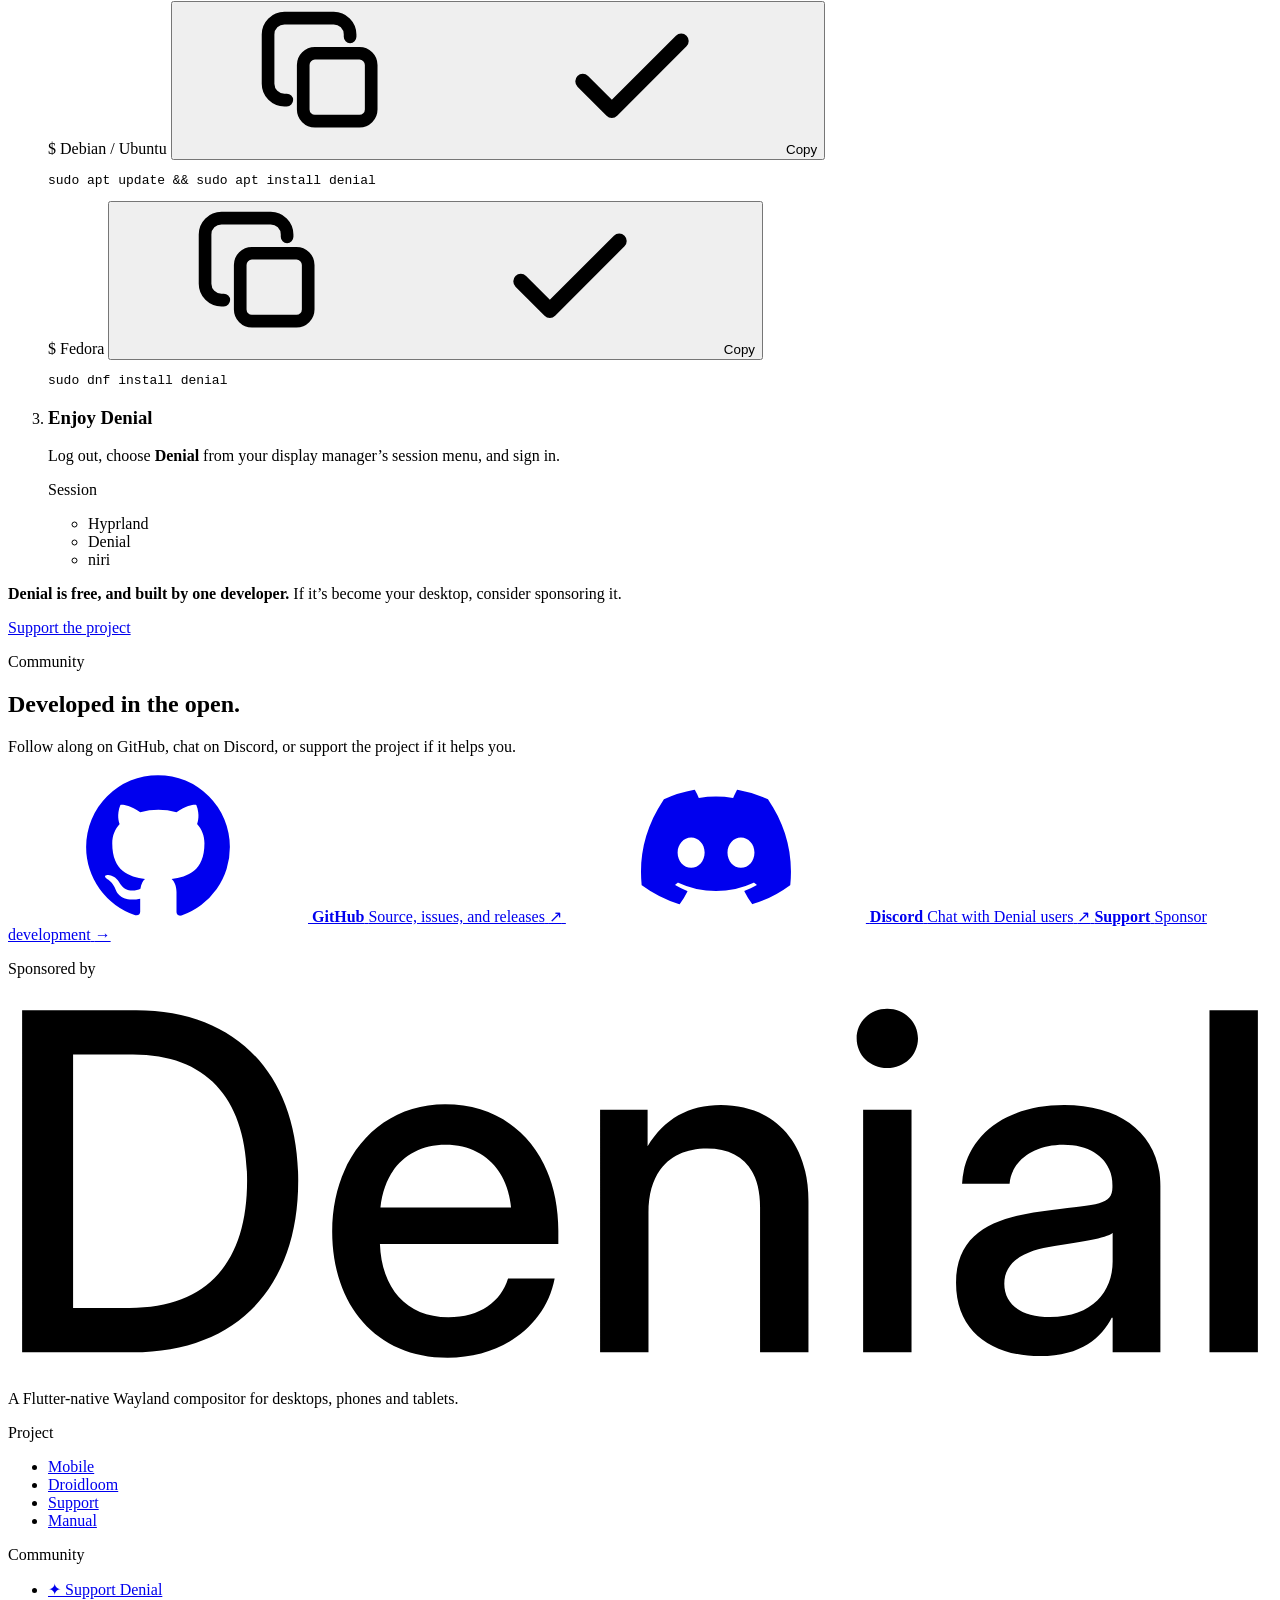
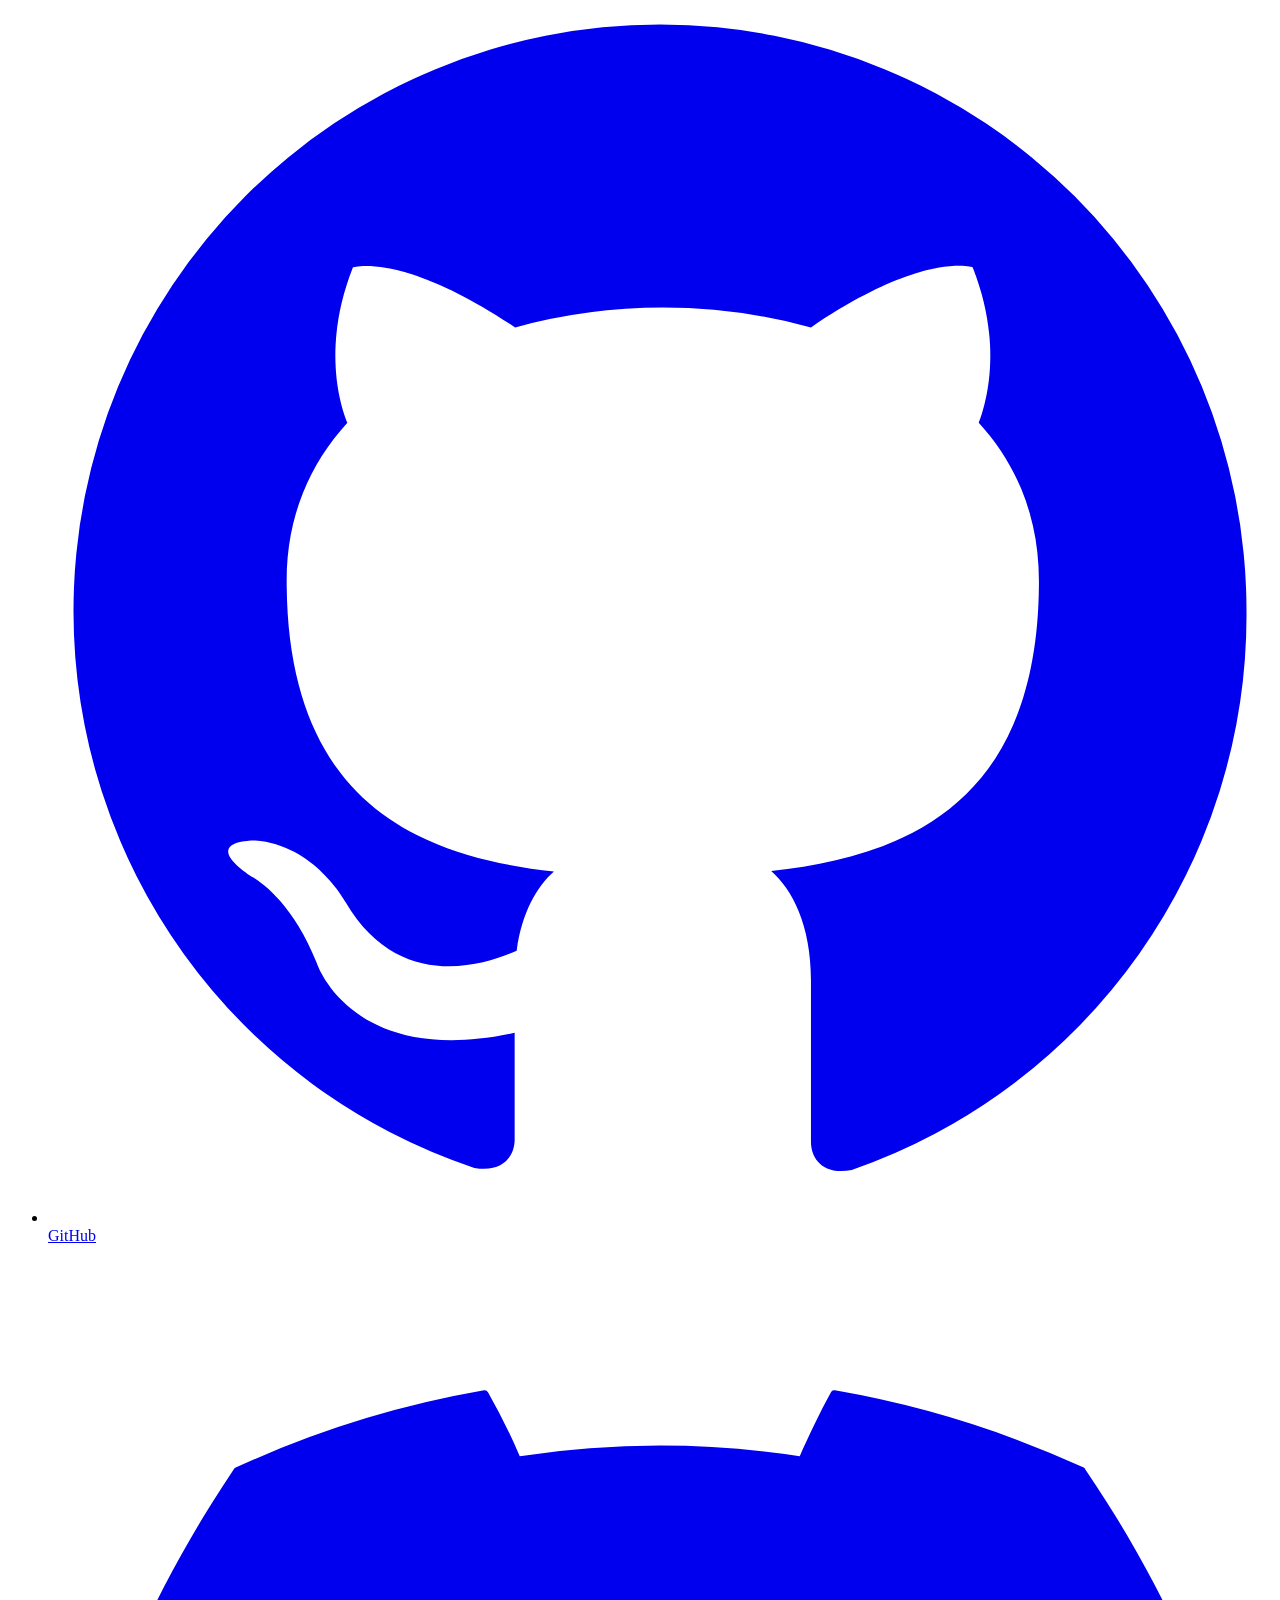
==== commit 7512be3c: "Restyle the landing site, add mobile media and Chinese translations - New home hero, gallery and scr" ====
--- a/landing/public/index.html
+++ b/landing/public/index.html
@@ -3,18 +3,19 @@
   <head>
     <meta charset="utf-8">
     <meta name="viewport" content="width=device-width, initial-scale=1">
-    <meta name="description" content="Denial is an open-source Flutter-native Wayland compositor and shell for Linux desktops, and a touch-first shell on supported mobile devices.">
+    <meta name="description" content="Denial is an open-source Flutter-native Wayland compositor and shell for Linux desktops, and a touch-first shell on phones and tablets.">
     <meta name="theme-color" content="#0b0910">
     <meta property="og:type" content="website">
     <meta property="og:url" content="https://denialwm.org/">
     <meta property="og:title" content="Denial | Flutter-native Wayland compositor">
-    <meta property="og:description" content="Denial is an open-source Flutter-native Wayland compositor and shell for Linux desktops, and a touch-first shell on supported mobile devices.">
+    <meta property="og:description" content="Denial is an open-source Flutter-native Wayland compositor and shell for Linux desktops, and a touch-first shell on phones and tablets.">
     <meta property="og:image" content="https://denialwm.org/assets/desktop-glass-dashboard.webp">
     <meta name="twitter:card" content="summary_large_image">
     <link rel="alternate" hreflang="en" href="https://denialwm.org/">
     <link rel="alternate" hreflang="zh-Hans" href="https://denialwm.org/?lang=zh-CN">
     <link rel="alternate" hreflang="x-default" href="https://denialwm.org/">
     <link rel="icon" href="/assets/denial-dark.svg" type="image/svg+xml">
+    <link rel="preload" href="/assets/fonts/InterVariable-latin.woff2" as="font" type="font/woff2" crossorigin>
     <link rel="stylesheet" href="/styles.css">
     <title>Denial | Flutter-native Wayland compositor</title>
     <script>
@@ -61,7 +62,7 @@
 
     <header class="site-header">
       <div class="site-header-inner container">
-        <a class="site-logo" href="/" aria-label="Denial home">
+        <a class="site-logo" href="/" aria-label="Denial home" data-i18n-aria="nav.logoLabel">
           <svg class="wordmark" viewBox="338 73 484 144" aria-hidden="true">
             <use class="mark-word" href="#denial-word" />
             <use class="mark-caret" href="#denial-caret" />
@@ -71,9 +72,8 @@
         <nav class="site-nav" aria-label="Primary" data-i18n-aria="nav.primary">
         <a href="/" class="is-active" aria-current="page" data-i18n="nav.home">Home</a>
         <a href="/mobile.html" data-i18n="nav.mobile">Mobile</a>
-        <a href="/desktop.html" data-i18n="nav.desktop">Desktop</a>
         <a href="/droidloom.html" data-i18n="nav.droidloom">Droidloom</a>
-        <a href="/support.html" data-i18n="nav.support">Support</a>
+        <a href="/support.html" class="nav-support" data-i18n="nav.support">Support</a>
         </nav>
         <label class="language-picker">
               <span class="visually-hidden" data-i18n="language.label">Language</span>
@@ -114,24 +114,24 @@
 
             <p class="hero-kicker" data-i18n="hero.kicker">Flutter-native Wayland compositor</p>
 
-            <p class="hero-headline" data-i18n="hero.headline">A desktop shell that feels alive.</p>
+            <p class="hero-headline" data-i18n-html="hero.headline">Linux can be a premium experience. <span class="accent">Denial proves it.</span></p>
 
             <p class="hero-copy" data-i18n="hero.copy">
               Denial is an open-source Wayland compositor built with Flutter:
               stacking, tiling, and scrolling layouts, glass, live shell editing,
               Xwayland, and screen sharing. The same codebase also runs as
-              a touch-first shell on supported phones and tablets.
+              a touch-first shell on phones and tablets. Give it a try.
             </p>
 
             <div class="hero-actions">
-              <a class="button button-primary" href="/desktop.html#install">
-                <span data-i18n="hero.installDesktop">Install on desktop</span>
+              <a class="button button-primary" href="#install">
+                <span data-i18n="desktop.installCta">Install Denial</span>
                 <svg class="button-arrow" viewBox="0 0 20 20" aria-hidden="true">
                   <path d="m7 4 6 6-6 6" fill="none" stroke="currentColor" stroke-linecap="round" stroke-linejoin="round" stroke-width="1.7"/>
                 </svg>
               </a>
               <a class="button" href="/mobile.html" data-i18n="hero.mobile">Denial Mobile</a>
-              <a class="button" href="/support.html" data-i18n="hero.support">Support the project</a>
+              <a class="button" href="https://manual.denialwm.org/" data-manual-link data-i18n="footer.manual">Manual</a>
             </div>
           </div>
 
@@ -140,13 +140,13 @@
               <video
                 class="gallery-media gallery-video"
                 autoplay muted loop playsinline preload="metadata"
-                poster="/assets/hero-loop.webp"
+                poster="/assets/home-main.webp"
                 width="1280" height="720"
                 aria-label="A short preview of the Denial desktop"
                 data-i18n-aria="hero.previewLabel"
                 data-gallery-video
               >
-                <source src="/assets/hero-loop.mp4" type="video/mp4">
+                <source src="/assets/home-main.mp4" type="video/mp4">
                 <span data-i18n="gallery.videoUnsupported">Your browser does not support embedded video.</span>
               </video>
             </div>
@@ -181,53 +181,659 @@
         </div>
       </div>
 
-      <section class="container page-section" aria-labelledby="about-title" data-reveal>
-        <p class="section-label" data-i18n="home.aboutLabel">About</p>
-        <h2 id="about-title" data-i18n="home.aboutHeading">What Denial is.</h2>
-        <p class="section-intro" data-i18n="home.aboutCopy">
-          Denial is a community open-source project: a Flutter-native Wayland
-          compositor you can install on Linux desktops today, and a touch-first
-          shell on a small set of phones and tablets where Linux has already
-          been ported. Built in public on GitHub.
-        </p>
-        <div class="stack-grid" style="margin-top:1.5rem">
-          <article class="stack-card">
-            <p class="stack-index">01</p>
-            <h3 data-i18n="home.deskTitle">On the desk</h3>
-            <p data-i18n="home.deskCopy">
-              Packages for Arch, Fedora, and Debian. NixOS flake and module.
-              Void tested from source.
+            <section class="gallery container" id="desktop" aria-labelledby="gallery-title" data-reveal>
+        <div class="gallery-heading">
+          <p class="section-label" data-i18n="gallery.label">Gallery</p>
+          <h2 id="gallery-title" data-i18n="gallery.heading">Sometimes words are not enough.</h2>
+        </div>
+
+        <figure class="desktop-feature">
+          <div class="gallery-media-frame">
+            <video
+              class="gallery-media gallery-video"
+              autoplay
+              muted
+              loop
+              playsinline
+              preload="metadata"
+              poster="/assets/home-main.webp"
+              width="1280"
+              height="720"
+              aria-label="A short preview of the Denial desktop"
+              data-i18n-aria="hero.previewLabel"
+              data-gallery-video
+            >
+              <source src="/assets/home-main.mp4" type="video/mp4">
+              <span data-i18n="gallery.videoUnsupported">Your browser does not support embedded video.</span>
+            </video>
+          </div>
+        </figure>
+
+        <div class="gallery-grid">
+          <figure
+            class="gallery-card"
+            role="button"
+            tabindex="0"
+            aria-label="Open Lockscreen overview"
+            data-gallery-item
+            data-gallery-type="video"
+            data-gallery-src="/assets/gallery-lockscreen.mp4"
+            data-gallery-poster="/assets/gallery-lockscreen.webp"
+            data-gallery-title="Lockscreen overview"
+            data-gallery-kind="Integrated lockscreen, no need for extra components (SUPER L)"
+            data-i18n-gallery="gallery.items.lockscreen"
+          >
+            <div class="gallery-media-frame">
+              <video
+                class="gallery-media gallery-video"
+                muted
+                loop
+                playsinline
+                preload="metadata"
+                poster="/assets/gallery-lockscreen.webp"
+                aria-hidden="true"
+                data-gallery-video
+              >
+                <source src="/assets/gallery-lockscreen.mp4" type="video/mp4">
+                <span data-i18n="gallery.videoUnsupported">Your browser does not support embedded video.</span>
+              </video>
+            </div>
+            <figcaption>
+              <h3 class="gallery-item-title">Lockscreen overview</h3>
+              <p class="gallery-item-kind">
+                Integrated lockscreen, no need for extra components (SUPER L)
+              </p>
+            </figcaption>
+          </figure>
+
+          <figure
+            class="gallery-card"
+            role="button"
+            tabindex="0"
+            aria-label="Open Polkit Agent"
+            data-gallery-item
+            data-gallery-type="video"
+            data-gallery-src="/assets/gallery-polkit.mp4"
+            data-gallery-poster="/assets/gallery-polkit.webp"
+            data-gallery-title="Polkit Agent"
+            data-gallery-kind="Built-in authentication prompt, no separate agent to install"
+            data-i18n-gallery="gallery.items.polkit"
+          >
+            <div class="gallery-media-frame">
+              <video
+                class="gallery-media gallery-video"
+                muted
+                loop
+                playsinline
+                preload="metadata"
+                poster="/assets/gallery-polkit.webp"
+                aria-hidden="true"
+                data-gallery-video
+              >
+                <source src="/assets/gallery-polkit.mp4" type="video/mp4">
+                <span data-i18n="gallery.videoUnsupported">Your browser does not support embedded video.</span>
+              </video>
+            </div>
+            <figcaption>
+              <h3 class="gallery-item-title">Polkit Agent</h3>
+              <p class="gallery-item-kind">
+                Built-in authentication prompt, no separate agent to install
+              </p>
+            </figcaption>
+          </figure>
+
+          <figure
+            class="gallery-card"
+            role="button"
+            tabindex="0"
+            aria-label="Open Activity Overview"
+            data-gallery-item
+            data-gallery-type="video"
+            data-gallery-src="/assets/gallery-activity-overview.mp4"
+            data-gallery-poster="/assets/gallery-activity-overview.webp"
+            data-gallery-title="Activity Overview"
+            data-gallery-kind="Every open window at a glance (SUPER A)"
+            data-i18n-gallery="gallery.items.overview"
+          >
+            <div class="gallery-media-frame">
+              <video
+                class="gallery-media gallery-video"
+                muted
+                loop
+                playsinline
+                preload="metadata"
+                poster="/assets/gallery-activity-overview.webp"
+                aria-hidden="true"
+                data-gallery-video
+              >
+                <source
+                  src="/assets/gallery-activity-overview.mp4"
+                  type="video/mp4"
+                >
+                <span data-i18n="gallery.videoUnsupported">Your browser does not support embedded video.</span>
+              </video>
+            </div>
+            <figcaption>
+              <h3 class="gallery-item-title">Activity Overview</h3>
+              <p class="gallery-item-kind">
+                Every open window at a glance (SUPER A)
+              </p>
+            </figcaption>
+          </figure>
+
+          <figure
+            class="gallery-card"
+            role="button"
+            tabindex="0"
+            aria-label="Open Customization"
+            data-gallery-item
+            data-gallery-type="video"
+            data-gallery-src="/assets/gallery-customization.mp4"
+            data-gallery-poster="/assets/gallery-customization.webp"
+            data-gallery-title="Customization"
+            data-gallery-kind="Denial was made for ricing. Customize everything."
+            data-i18n-gallery="gallery.items.customization"
+          >
+            <div class="gallery-media-frame">
+              <video
+                class="gallery-media gallery-video"
+                muted
+                loop
+                playsinline
+                preload="metadata"
+                poster="/assets/gallery-customization.webp"
+                aria-hidden="true"
+                data-gallery-video
+              >
+                <source src="/assets/gallery-customization.mp4" type="video/mp4">
+                <span data-i18n="gallery.videoUnsupported">Your browser does not support embedded video.</span>
+              </video>
+            </div>
+            <figcaption>
+              <h3 class="gallery-item-title">Customization</h3>
+              <p class="gallery-item-kind">
+                Denial was made for ricing. Customize everything.
+              </p>
+            </figcaption>
+          </figure>
+
+          <figure
+            class="gallery-card"
+            role="button"
+            tabindex="0"
+            aria-label="Open App Switcher"
+            data-gallery-item
+            data-gallery-type="video"
+            data-gallery-src="/assets/gallery-app-switcher.mp4"
+            data-gallery-poster="/assets/gallery-app-switcher.webp"
+            data-gallery-title="App Switcher"
+            data-gallery-kind="Switch between open apps (SUPER Tab)"
+            data-i18n-gallery="gallery.items.appSwitcher"
+          >
+            <div class="gallery-media-frame">
+              <video
+                class="gallery-media gallery-video"
+                muted
+                loop
+                playsinline
+                preload="metadata"
+                poster="/assets/gallery-app-switcher.webp"
+                aria-hidden="true"
+                data-gallery-video
+              >
+                <source src="/assets/gallery-app-switcher.mp4" type="video/mp4">
+                <span data-i18n="gallery.videoUnsupported">Your browser does not support embedded video.</span>
+              </video>
+            </div>
+            <figcaption>
+              <h3 class="gallery-item-title">App Switcher</h3>
+              <p class="gallery-item-kind">
+                Switch between open apps (SUPER Tab)
+              </p>
+            </figcaption>
+          </figure>
+
+          <figure
+            class="gallery-card"
+            role="button"
+            tabindex="0"
+            aria-label="Open Flutter DevTools"
+            data-gallery-item
+            data-gallery-type="video"
+            data-gallery-src="/assets/gallery-2026-08-03.mp4"
+            data-gallery-poster="/assets/gallery-2026-08-03.webp"
+            data-gallery-title="Flutter DevTools"
+            data-gallery-kind="Flutter DevTools remain fully supported in Denial"
+            data-i18n-gallery="gallery.items.devtools"
+          >
+            <div class="gallery-media-frame">
+              <video
+                class="gallery-media gallery-video"
+                muted
+                loop
+                playsinline
+                preload="metadata"
+                poster="/assets/gallery-2026-08-03.webp"
+                aria-hidden="true"
+                data-gallery-video
+              >
+                <source src="/assets/gallery-2026-08-03.mp4" type="video/mp4">
+                <span data-i18n="gallery.videoUnsupported">Your browser does not support embedded video.</span>
+              </video>
+            </div>
+            <figcaption>
+              <h3 class="gallery-item-title">Flutter DevTools</h3>
+              <p class="gallery-item-kind">
+                Flutter DevTools remain fully supported in Denial
+              </p>
+            </figcaption>
+          </figure>
+        </div>
+
+      </section>
+
+      <section class="gallery screenshots container" id="screenshots" aria-labelledby="screenshots-title" data-reveal>
+        <div class="gallery-heading">
+          <p class="section-label" data-i18n="screenshots.label">Screenshots</p>
+          <h2 id="screenshots-title" data-i18n="screenshots.heading">Glass, moods and the launcher.</h2>
+        </div>
+
+        <div class="gallery-grid gallery-grid--stills">
+          <figure
+            class="gallery-card"
+            role="button"
+            tabindex="0"
+            aria-label="Open Glass dashboard"
+            data-gallery-item
+            data-gallery-type="image"
+            data-gallery-src="/assets/desktop-glass-dashboard.webp"
+            data-gallery-title="Glass dashboard"
+            data-gallery-kind="Translucent dashboard and terminal visualizers"
+            data-i18n-gallery="gallery.items.glassDashboard"
+          >
+            <div class="gallery-media-frame">
+              <img
+                class="gallery-media"
+                src="/assets/desktop-glass-dashboard.webp"
+                alt=""
+                width="1600"
+                height="901"
+              >
+            </div>
+            <figcaption>
+              <h3 class="gallery-item-title">Glass dashboard</h3>
+              <p class="gallery-item-kind">
+                Translucent dashboard and terminal visualizers
+              </p>
+            </figcaption>
+          </figure>
+
+          <figure
+            class="gallery-card"
+            role="button"
+            tabindex="0"
+            aria-label="Open Another mood"
+            data-gallery-item
+            data-gallery-type="image"
+            data-gallery-src="/assets/desktop-purple.webp"
+            data-gallery-title="Another mood"
+            data-gallery-kind="Purple wallpaper, btop, launcher, and an audio visualizer"
+            data-i18n-gallery="gallery.items.desktopPurple"
+          >
+            <div class="gallery-media-frame">
+              <img
+                class="gallery-media"
+                src="/assets/desktop-purple.webp"
+                alt=""
+                width="1600"
+                height="902"
+              >
+            </div>
+            <figcaption>
+              <h3 class="gallery-item-title">Another mood</h3>
+              <p class="gallery-item-kind">
+                Purple wallpaper, btop, launcher, and an audio visualizer
+              </p>
+            </figcaption>
+          </figure>
+
+          <figure
+            class="gallery-card"
+            role="button"
+            tabindex="0"
+            aria-label="Open Launcher, up close"
+            data-gallery-item
+            data-gallery-type="image"
+            data-gallery-src="/assets/desktop-glass-launcher.webp"
+            data-gallery-title="Launcher, up close"
+            data-gallery-kind="Glass application launcher over the desktop wallpaper"
+            data-i18n-gallery="gallery.items.glassLauncher"
+          >
+            <div class="gallery-media-frame">
+              <img
+                class="gallery-media"
+                src="/assets/desktop-glass-launcher.webp"
+                alt=""
+                width="1600"
+                height="756"
+              >
+            </div>
+            <figcaption>
+              <h3 class="gallery-item-title">Launcher, up close</h3>
+              <p class="gallery-item-kind">
+                Glass application launcher over the desktop wallpaper
+              </p>
+            </figcaption>
+          </figure>
+        </div>
+      </section>
+
+      <dialog
+        class="gallery-dialog"
+        aria-labelledby="gallery-dialog-title"
+        data-gallery-dialog
+      >
+        <div class="gallery-dialog-shell">
+          <header class="gallery-dialog-header">
+            <div>
+              <h2 id="gallery-dialog-title" data-gallery-dialog-title></h2>
+              <p class="gallery-dialog-kind" data-gallery-dialog-kind></p>
+            </div>
+            <button
+              class="gallery-dialog-close"
+              type="button"
+              aria-label="Close gallery"
+              data-i18n-aria="gallery.close"
+              data-gallery-close
+            >
+              <svg viewBox="0 0 20 20" aria-hidden="true">
+                <path
+                  d="m5 5 10 10m0-10L5 15"
+                  fill="none"
+                  stroke="currentColor"
+                  stroke-linecap="round"
+                  stroke-width="1.5"
+                />
+              </svg>
+            </button>
+          </header>
+
+          <div class="gallery-dialog-stage" data-gallery-dialog-stage></div>
+
+          <div class="gallery-dialog-footer">
+            <p class="gallery-dialog-counter" aria-live="polite">
+              <span data-gallery-dialog-current>01</span> /
+              <span data-gallery-dialog-total>06</span>
             </p>
-            <a class="text-link" href="/desktop.html" data-i18n="home.deskLink">Denial Desktop</a>
-          </article>
-          <article class="stack-card">
-            <p class="stack-index">02</p>
-            <h3 data-i18n="home.mobileTitle">On mobile</h3>
-            <p data-i18n="home.mobileCopy">
-              The same Denial codebase as a touch-first shell on supported
-              devices, after Linux is ported to the hardware.
-            </p>
-            <a class="text-link" href="/mobile.html" data-i18n="home.mobileLink">Denial Mobile</a>
-          </article>
-          <article class="stack-card">
-            <p class="stack-index">03</p>
-            <h3>Droidloom</h3>
-            <p data-i18n="home.droidloomCopy">
-              A companion project that runs Android apps as Wayland windows on
-              Linux. Handy on device ports and as a desktop preview.
-            </p>
-            <a class="text-link" href="/droidloom.html" data-i18n="home.droidloomLink">About Droidloom</a>
-          </article>
+            <nav class="gallery-dialog-navigation" aria-label="Gallery navigation" data-i18n-aria="gallery.navigation">
+              <button
+                class="gallery-control"
+                type="button"
+                aria-label="Previous gallery item"
+                data-i18n-aria="gallery.previous"
+                data-gallery-dialog-previous
+              >
+                <svg viewBox="0 0 20 20" aria-hidden="true">
+                  <path
+                    d="m12.5 4-6 6 6 6"
+                    fill="none"
+                    stroke="currentColor"
+                    stroke-linecap="round"
+                    stroke-linejoin="round"
+                    stroke-width="1.6"
+                  />
+                </svg>
+              </button>
+              <button
+                class="gallery-control"
+                type="button"
+                aria-label="Next gallery item"
+                data-i18n-aria="gallery.next"
+                data-gallery-dialog-next
+              >
+                <svg viewBox="0 0 20 20" aria-hidden="true">
+                  <path
+                    d="m7.5 4 6 6-6 6"
+                    fill="none"
+                    stroke="currentColor"
+                    stroke-linecap="round"
+                    stroke-linejoin="round"
+                    stroke-width="1.6"
+                  />
+                </svg>
+              </button>
+            </nav>
+          </div>
+        </div>
+      </dialog>
+
+      <section class="beyond container page-section" aria-labelledby="beyond-title" data-reveal>
+        <p class="section-label" data-i18n="home.beyond.label">Beyond the desktop</p>
+        <h2 id="beyond-title" data-i18n="home.beyond.heading">Denial doesn’t stop at the desktop.</h2>
+        <div class="sp-projects">
+          <a class="sp-project" href="/mobile.html">
+            <img class="sp-project-img--top" src="/assets/mobile-card.webp" width="1018" height="720" alt="" loading="lazy" decoding="async">
+            <div class="sp-project-copy">
+              <h3>Denial Mobile</h3>
+              <p data-i18n="home.beyond.mobileCopy">
+                The same compositor as a touch-first shell for phones and
+                tablets. Plug one into a monitor and it becomes your desktop.
+              </p>
+              <span class="text-link" data-i18n="home.beyond.mobileLink">See Denial Mobile →</span>
+            </div>
+          </a>
+          <a class="sp-project" href="/droidloom.html">
+            <img src="/assets/droidloom-desktop-teto.webp" width="2000" height="1124" alt="" loading="lazy" decoding="async">
+            <div class="sp-project-copy">
+              <h3>Droidloom</h3>
+              <p data-i18n="home.beyond.droidloomCopy">
+                Android apps and games as real Linux windows, tiled next to
+                everything else on your Denial desktop.
+              </p>
+              <span class="text-link" data-i18n="home.beyond.droidloomLink">See Droidloom →</span>
+            </div>
+          </a>
+        </div>
+      </section>
+
+      <section class="install container page-section" id="install" aria-labelledby="install-title">
+        <div class="install-heading" data-reveal>
+          <div>
+            <p class="section-label" data-i18n="install.label">Install</p>
+            <h2 id="install-title" data-i18n="install.desktopOnlyHeading">Install Denial on desktop.</h2>
+          </div>
+        </div>
+<svg class="visually-hidden" aria-hidden="true">
+          <symbol id="copy-symbol" viewBox="0 0 16 16">
+            <rect
+              x="5.25"
+              y="5.25"
+              width="7.25"
+              height="7.25"
+              rx="1.25"
+              fill="none"
+              stroke="currentColor"
+              stroke-width="1.35"
+            />
+            <path
+              d="M3.5 10.25h-.25A1.75 1.75 0 0 1 1.5 8.5V3.25A1.75 1.75 0 0 1 3.25 1.5H8.5a1.75 1.75 0 0 1 1.75 1.75v.25"
+              fill="none"
+              stroke="currentColor"
+              stroke-linecap="round"
+              stroke-width="1.35"
+            />
+          </symbol>
+          <symbol id="check-symbol" viewBox="0 0 16 16">
+            <path
+              d="m2.75 8.25 3.1 3.1 7.4-7.4"
+              fill="none"
+              stroke="currentColor"
+              stroke-linecap="round"
+              stroke-linejoin="round"
+              stroke-width="1.6"
+            />
+          </symbol>
+        </svg>
+
+        <ol class="install-steps">
+          <li class="install-step">
+            <span class="install-step-number" aria-hidden="true"></span>
+            <div class="install-step-copy">
+              <h3 data-i18n="install.repository.title">Set up the Denial repository</h3>
+              <p data-i18n-html="install.repository.copy">
+                Verifies the release-key fingerprint, adds the signed
+                repository, and shows the full plan before touching
+                <strong>sudo</strong>.
+              </p>
+              <span class="install-step-hint">
+                <button
+                  class="install-source-button"
+                  type="button"
+                  data-installer-dialog-open
+                  data-i18n="install.repository.source"
+                >
+                  Read the installer source
+                </button>
+              </span>
+            </div>
+
+            <div class="code-panel code-panel--compact">
+              <div class="code-panel-header">
+                <span class="code-panel-identity">
+                  <span class="code-panel-icon" aria-hidden="true">$</span>
+                  <span class="code-panel-title" data-i18n="install.repository.panel">shell · repository setup</span>
+                </span>
+                <button
+                  class="copy-button"
+                  type="button"
+                  data-copy-target="repository-setup-command"
+                  aria-label="Copy repository setup command"
+                  data-i18n-aria="install.repository.copyLabel"
+                >
+                  <svg class="copy-icon" aria-hidden="true">
+                    <use href="#copy-symbol"></use>
+                  </svg>
+                  <svg class="check-icon" aria-hidden="true">
+                    <use href="#check-symbol"></use>
+                  </svg>
+                  <span class="copy-label" aria-live="polite" data-i18n="common.copy">Copy</span>
+                </button>
+              </div>
+              <pre><code id="repository-setup-command"><span class="code-line"><span class="syntax-command">curl</span> <span class="syntax-option">-fsSL</span> <span class="syntax-url">https://install.denialwm.org</span> <span class="syntax-operator">|</span> <span class="syntax-command">sh</span></span></code></pre>
+            </div>
+          </li>
+
+          <li class="install-step">
+            <span class="install-step-number" aria-hidden="true"></span>
+            <div class="install-step-copy">
+              <h3 data-i18n="install.package.title">Install Denial</h3>
+              <p data-i18n="install.package.copy">
+                First-party repositories currently ship x86-64 packages. ARM64
+                is fully supported from source, but binaries are not published
+                yet. The matching Flutter engine is installed automatically.
+              </p>
+            </div>
+
+            <div class="install-package-options">
+              <div class="code-panel code-panel--compact">
+                <div class="code-panel-header">
+                  <span class="code-panel-identity">
+                    <span class="code-panel-icon" aria-hidden="true">$</span>
+                    <span class="code-panel-title" data-i18n="install.package.panelArch">Arch / CachyOS / Omarchy</span>
+                  </span>
+                  <button
+                    class="copy-button"
+                    type="button"
+                    data-copy-target="denial-install-arch"
+                    aria-label="Copy Arch installation command"
+                    data-i18n-aria="install.package.copyLabelArch"
+                  >
+                    <svg class="copy-icon" aria-hidden="true"><use href="#copy-symbol"></use></svg>
+                    <svg class="check-icon" aria-hidden="true"><use href="#check-symbol"></use></svg>
+                    <span class="copy-label" aria-live="polite" data-i18n="common.copy">Copy</span>
+                  </button>
+                </div>
+                <pre><code id="denial-install-arch"><span class="code-line"><span class="syntax-command">sudo pacman</span> <span class="syntax-option">-Syu</span> <span class="syntax-package">denial</span></span></code></pre>
+              </div>
+
+              <div class="code-panel code-panel--compact">
+                <div class="code-panel-header">
+                  <span class="code-panel-identity">
+                    <span class="code-panel-icon" aria-hidden="true">$</span>
+                    <span class="code-panel-title" data-i18n="install.package.panelApt">Debian / Ubuntu</span>
+                  </span>
+                  <button
+                    class="copy-button"
+                    type="button"
+                    data-copy-target="denial-install-apt"
+                    aria-label="Copy Debian or Ubuntu installation command"
+                    data-i18n-aria="install.package.copyLabelApt"
+                  >
+                    <svg class="copy-icon" aria-hidden="true"><use href="#copy-symbol"></use></svg>
+                    <svg class="check-icon" aria-hidden="true"><use href="#check-symbol"></use></svg>
+                    <span class="copy-label" aria-live="polite" data-i18n="common.copy">Copy</span>
+                  </button>
+                </div>
+                <pre><code id="denial-install-apt"><span class="code-line"><span class="syntax-command">sudo apt</span> <span class="syntax-package">update</span> <span class="syntax-operator">&amp;&amp;</span> <span class="syntax-command">sudo apt</span> <span class="syntax-package">install denial</span></span></code></pre>
+              </div>
+
+              <div class="code-panel code-panel--compact">
+                <div class="code-panel-header">
+                  <span class="code-panel-identity">
+                    <span class="code-panel-icon" aria-hidden="true">$</span>
+                    <span class="code-panel-title" data-i18n="install.package.panelFedora">Fedora</span>
+                  </span>
+                  <button
+                    class="copy-button"
+                    type="button"
+                    data-copy-target="denial-install-fedora"
+                    aria-label="Copy Fedora installation command"
+                    data-i18n-aria="install.package.copyLabelFedora"
+                  >
+                    <svg class="copy-icon" aria-hidden="true"><use href="#copy-symbol"></use></svg>
+                    <svg class="check-icon" aria-hidden="true"><use href="#check-symbol"></use></svg>
+                    <span class="copy-label" aria-live="polite" data-i18n="common.copy">Copy</span>
+                  </button>
+                </div>
+                <pre><code id="denial-install-fedora"><span class="code-line"><span class="syntax-command">sudo dnf</span> <span class="syntax-package">install denial</span></span></code></pre>
+              </div>
+            </div>
+          </li>
+
+          <li class="install-step">
+            <span class="install-step-number" aria-hidden="true"></span>
+            <div class="install-step-copy">
+              <h3 data-i18n="install.session.title">Enjoy Denial</h3>
+              <p data-i18n-html="install.session.copy">
+                Log out, choose <strong>Denial</strong> from your display
+                manager’s session menu, and sign in.
+              </p>
+            </div>
+
+            <div class="install-session" aria-hidden="true">
+              <p data-i18n="install.session.menu">Session</p>
+              <ul>
+                <li>Hyprland</li>
+                <li class="is-chosen">Denial</li>
+                <li>niri</li>
+              </ul>
+            </div>
+          </li>
+        </ol>
+
+        <div class="support-nudge">
+          <p data-i18n-html="nudge.home"><strong>Denial is free, and built by one developer.</strong> If it’s become your desktop, consider sponsoring it.</p>
+          <a class="button" href="/support.html" data-i18n="nudge.cta">Support the project</a>
         </div>
       </section>
 
       <section class="community container page-section" aria-labelledby="community-title" data-reveal>
         <div>
           <p class="section-label" data-i18n="community.label">Community</p>
-          <h2 id="community-title" data-i18n="community.heading">Built with the people who use it.</h2>
+          <h2 id="community-title" data-i18n="community.heading">Developed in the open.</h2>
           <p class="community-text" data-i18n="community.copy">
-            Denial is developed in the open. Follow along on GitHub, chat on
-            Discord, or support the project if it helps you.
+            Follow along on GitHub, chat on Discord, or support the project if
+            it helps you.
           </p>
         </div>
         <nav class="community-links" aria-label="Community links" data-i18n-aria="community.navigation">
@@ -249,12 +855,76 @@
           </a>
           <a class="community-link" href="/support.html">
             <span class="community-name"><strong data-i18n="community.supportName">Support</strong></span>
-            <span class="community-description" data-i18n="community.supportDesc">Help keep development going</span>
+            <span class="community-description" data-i18n="community.supportDesc">Sponsor development</span>
             <span class="community-arrow" aria-hidden="true">→</span>
           </a>
         </nav>
+
+        <div class="home-sponsors">
+          <p class="section-label" data-i18n="sponsorWall.label">Sponsored by</p>
+          <ul class="sp-company-wall" data-company-wall aria-label="Company sponsors" data-i18n-aria="sponsorWall.companiesLabel" hidden></ul>
+          <ul class="sp-wall" data-sponsor-wall aria-label="GitHub sponsors" data-i18n-aria="sponsorWall.peopleLabel"></ul>
+        </div>
       </section>
     </main>
+
+    <dialog
+      class="installer-dialog"
+      id="installer-dialog"
+      aria-labelledby="installer-dialog-title"
+    >
+      <div class="installer-dialog-frame">
+        <div class="installer-dialog-header">
+          <div>
+            <p class="installer-dialog-label" data-i18n="installer.sourceLabel">Source / install.sh</p>
+            <h2 id="installer-dialog-title" data-i18n="installer.title">Repository setup installer</h2>
+          </div>
+          <button
+            class="installer-dialog-close"
+            type="button"
+            data-installer-dialog-close
+            aria-label="Close installer source"
+            data-i18n-aria="installer.close"
+          >
+            <svg viewBox="0 0 16 16" aria-hidden="true">
+              <path
+                d="m3.5 3.5 9 9m0-9-9 9"
+                fill="none"
+                stroke="currentColor"
+                stroke-linecap="round"
+                stroke-width="1.5"
+              />
+            </svg>
+          </button>
+        </div>
+
+        <div class="code-panel installer-code-panel">
+          <div class="code-panel-header">
+            <span class="code-panel-identity">
+              <span class="code-panel-icon" aria-hidden="true">sh</span>
+              <span class="code-panel-title">install.sh</span>
+            </span>
+            <button
+              class="copy-button"
+              type="button"
+              data-copy-target="installer-source"
+              aria-label="Copy installer source"
+              data-i18n-aria="installer.copyLabel"
+              disabled
+            >
+              <svg class="copy-icon" aria-hidden="true">
+                <use href="#copy-symbol"></use>
+              </svg>
+              <svg class="check-icon" aria-hidden="true">
+                <use href="#check-symbol"></use>
+              </svg>
+              <span class="copy-label" aria-live="polite" data-i18n="common.copy">Copy</span>
+            </button>
+          </div>
+          <pre><code id="installer-source" aria-busy="true"><span class="code-line" data-i18n="installer.loading">Loading installer…</span></code></pre>
+        </div>
+      </div>
+    </dialog>
 
 
     <footer>
@@ -265,7 +935,7 @@
             <use class="mark-caret" href="#denial-caret" />
           </svg>
           <p data-i18n="footer.tagline">
-            A Flutter-native Wayland compositor for the desk and for supported mobile devices.
+            A Flutter-native Wayland compositor for desktops, phones and tablets.
           </p>
         </div>
 
@@ -274,7 +944,6 @@
             <p class="footer-group-title" data-i18n="footer.project">Project</p>
             <ul>
               <li><a href="/mobile.html" data-i18n="nav.mobile">Mobile</a></li>
-              <li><a href="/desktop.html" data-i18n="nav.desktop">Desktop</a></li>
               <li><a href="/droidloom.html">Droidloom</a></li>
               <li><a href="/support.html" data-i18n="nav.support">Support</a></li>
               <li><a href="https://manual.denialwm.org/" data-manual-link data-i18n="footer.manual">Manual</a></li>
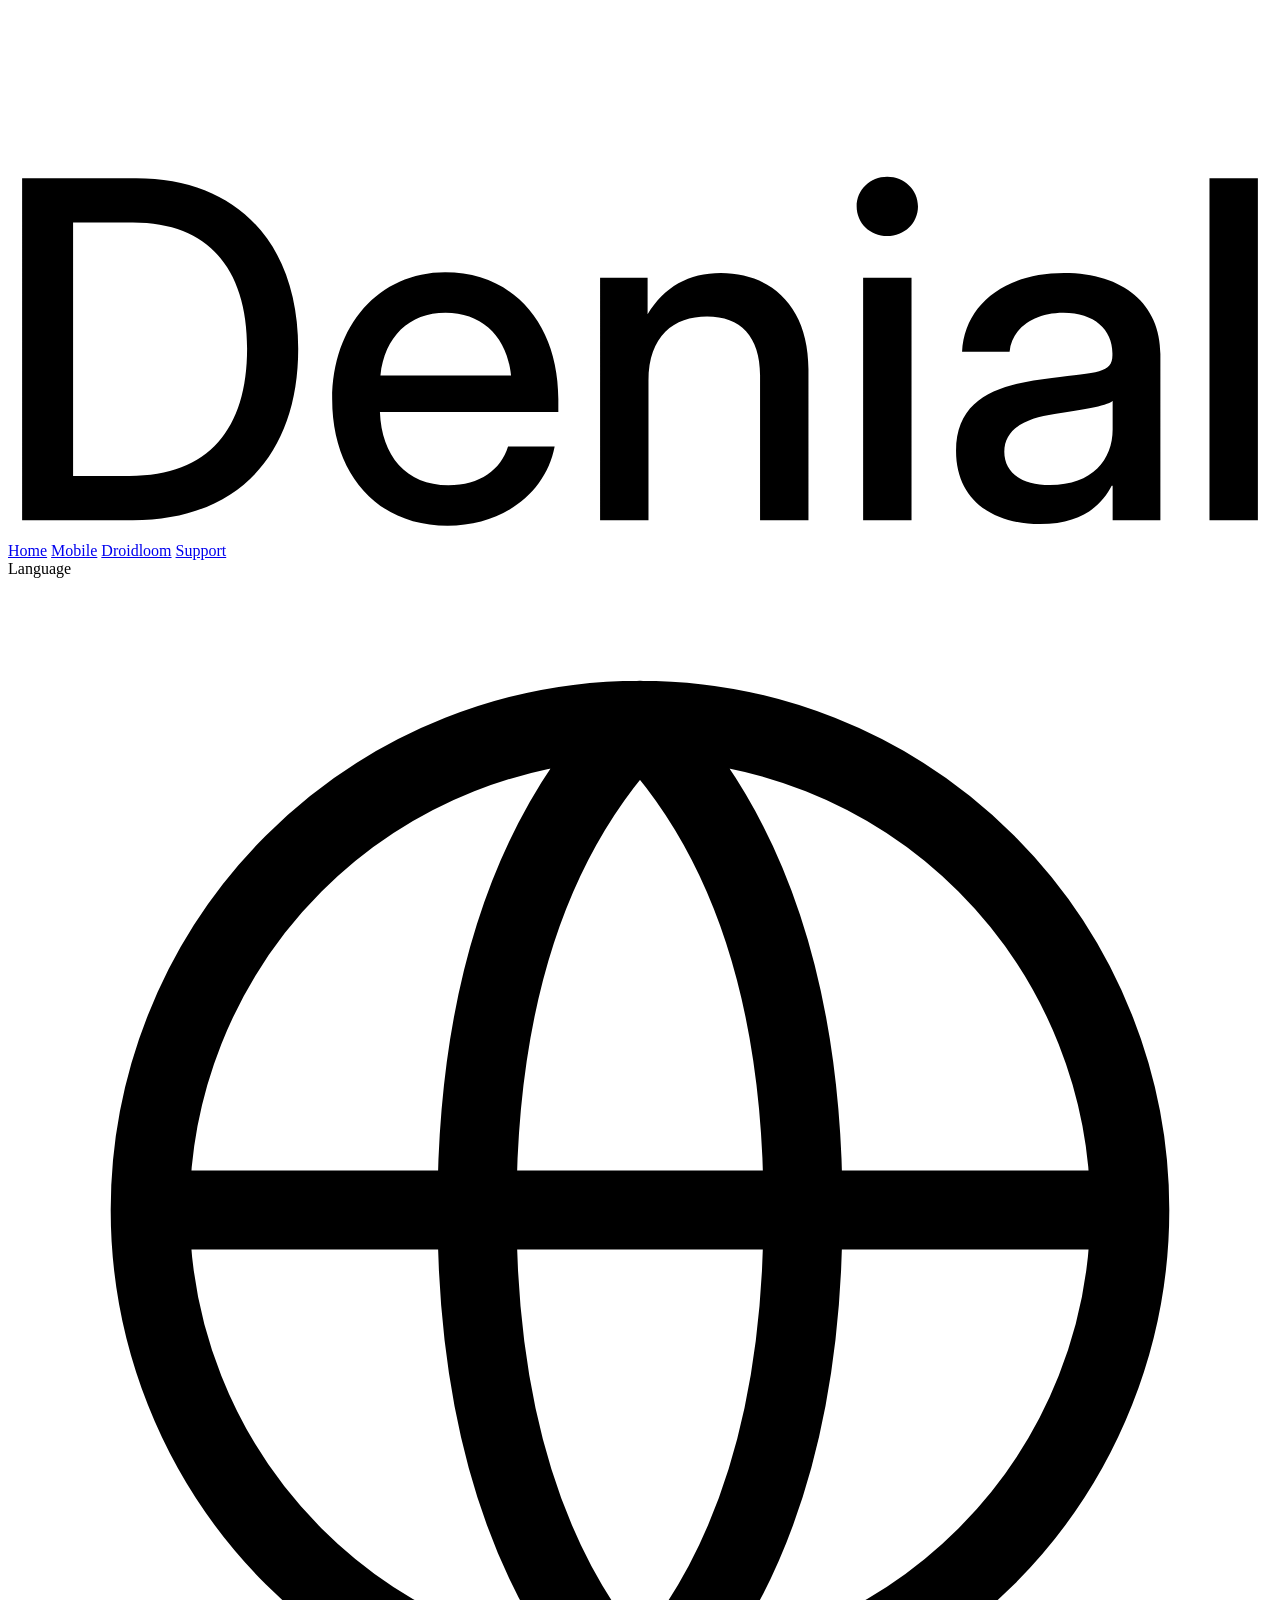
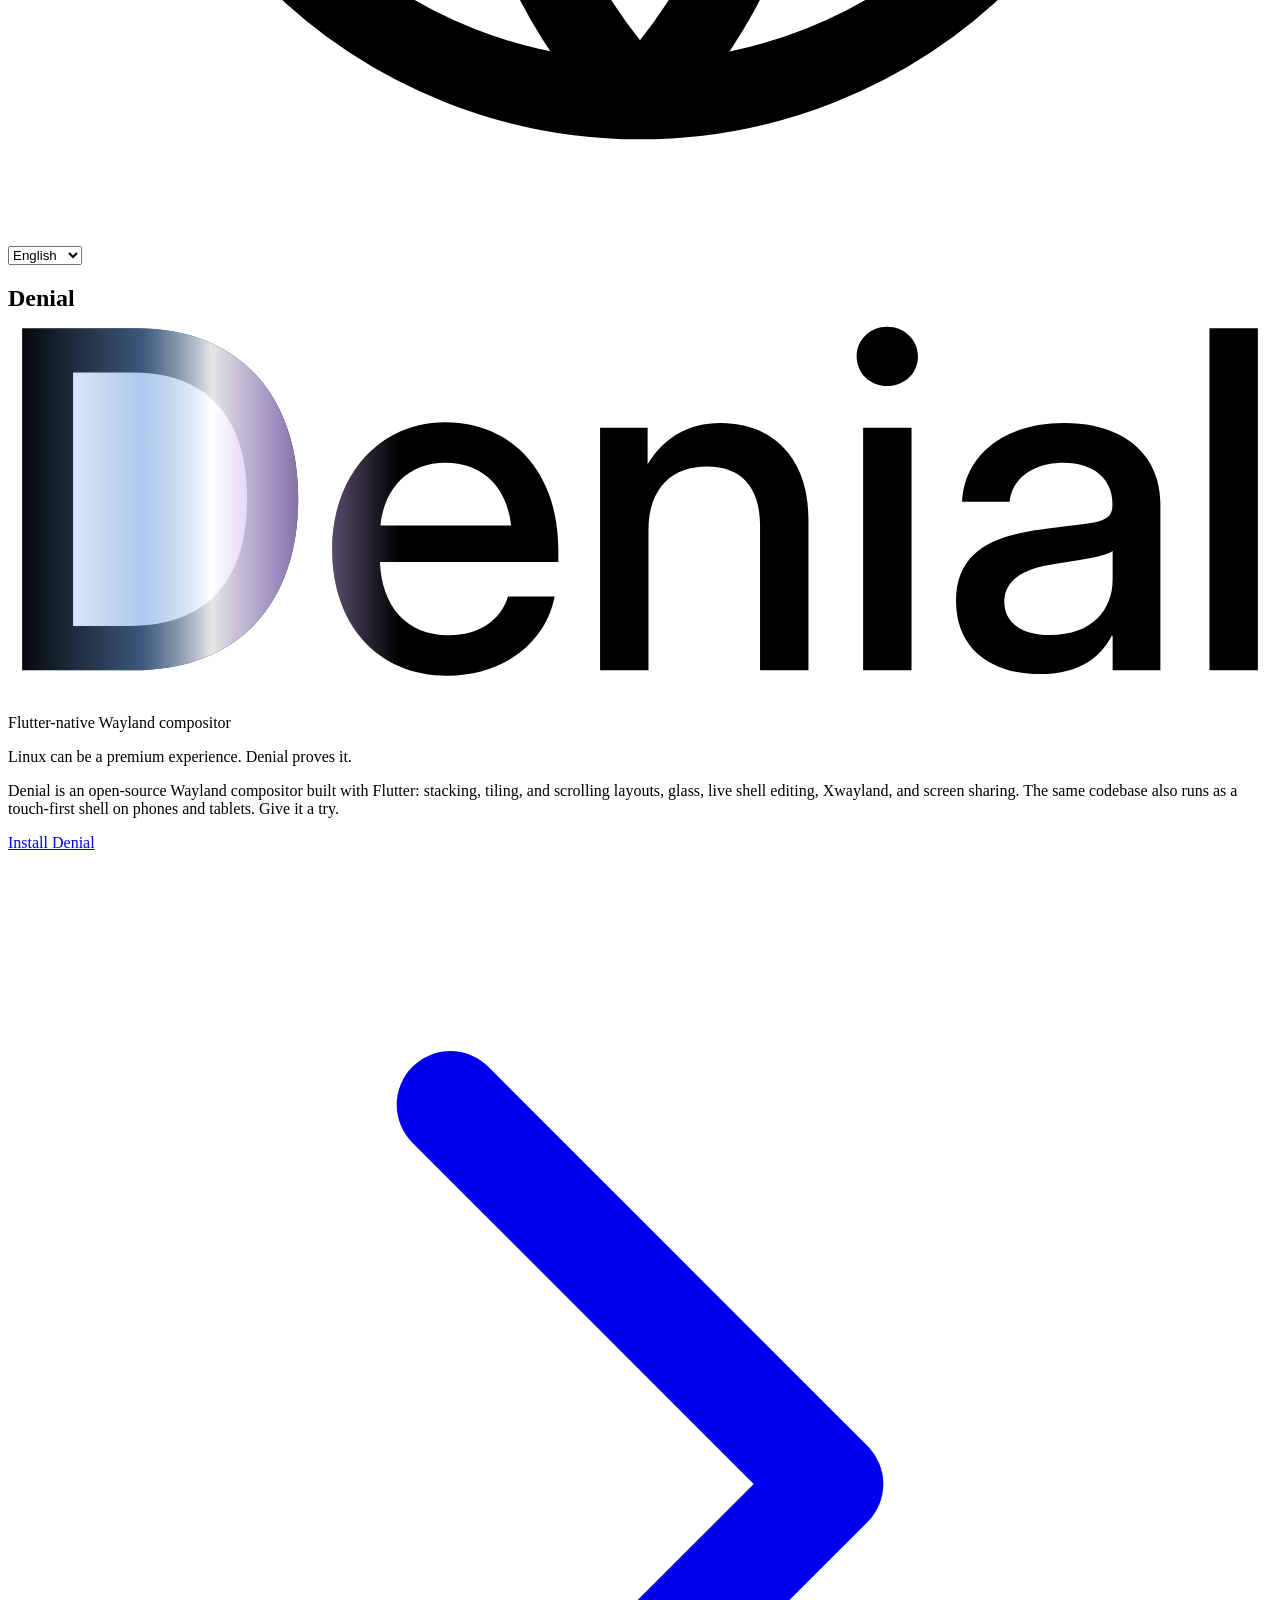
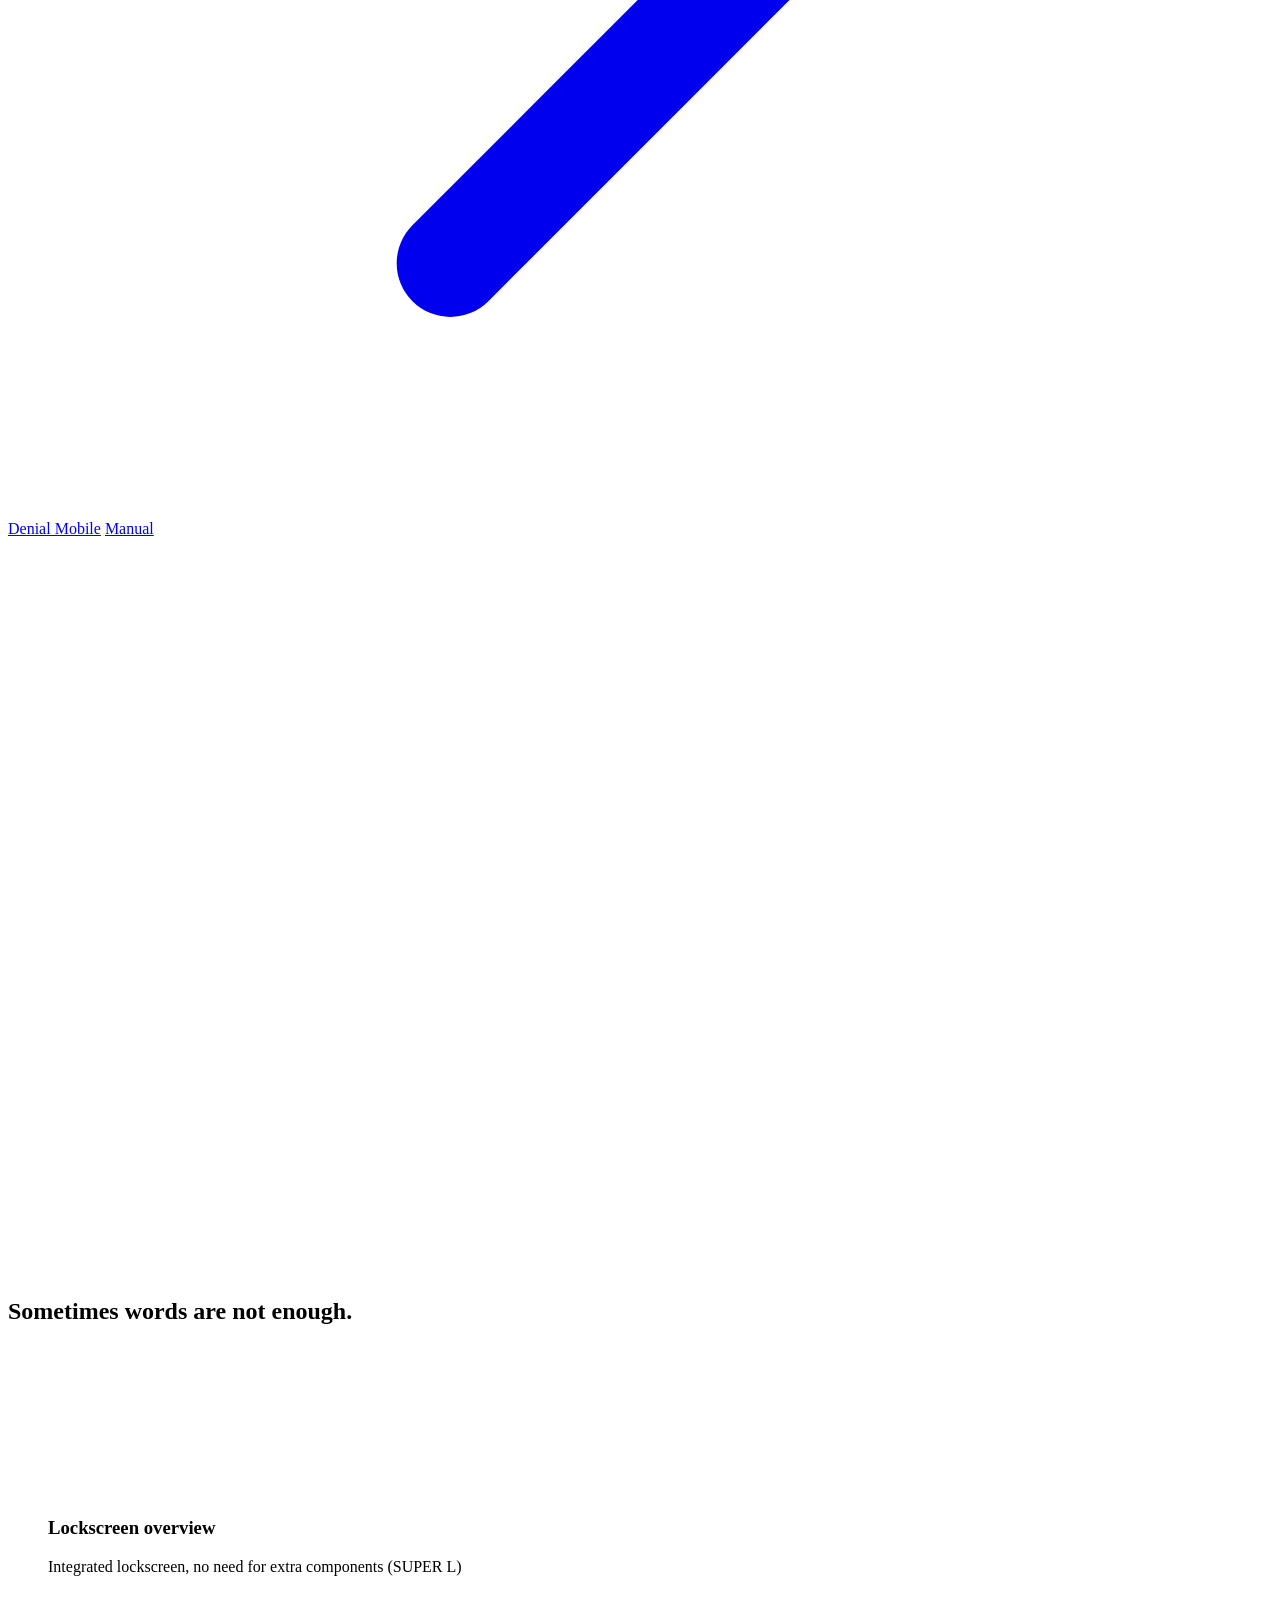
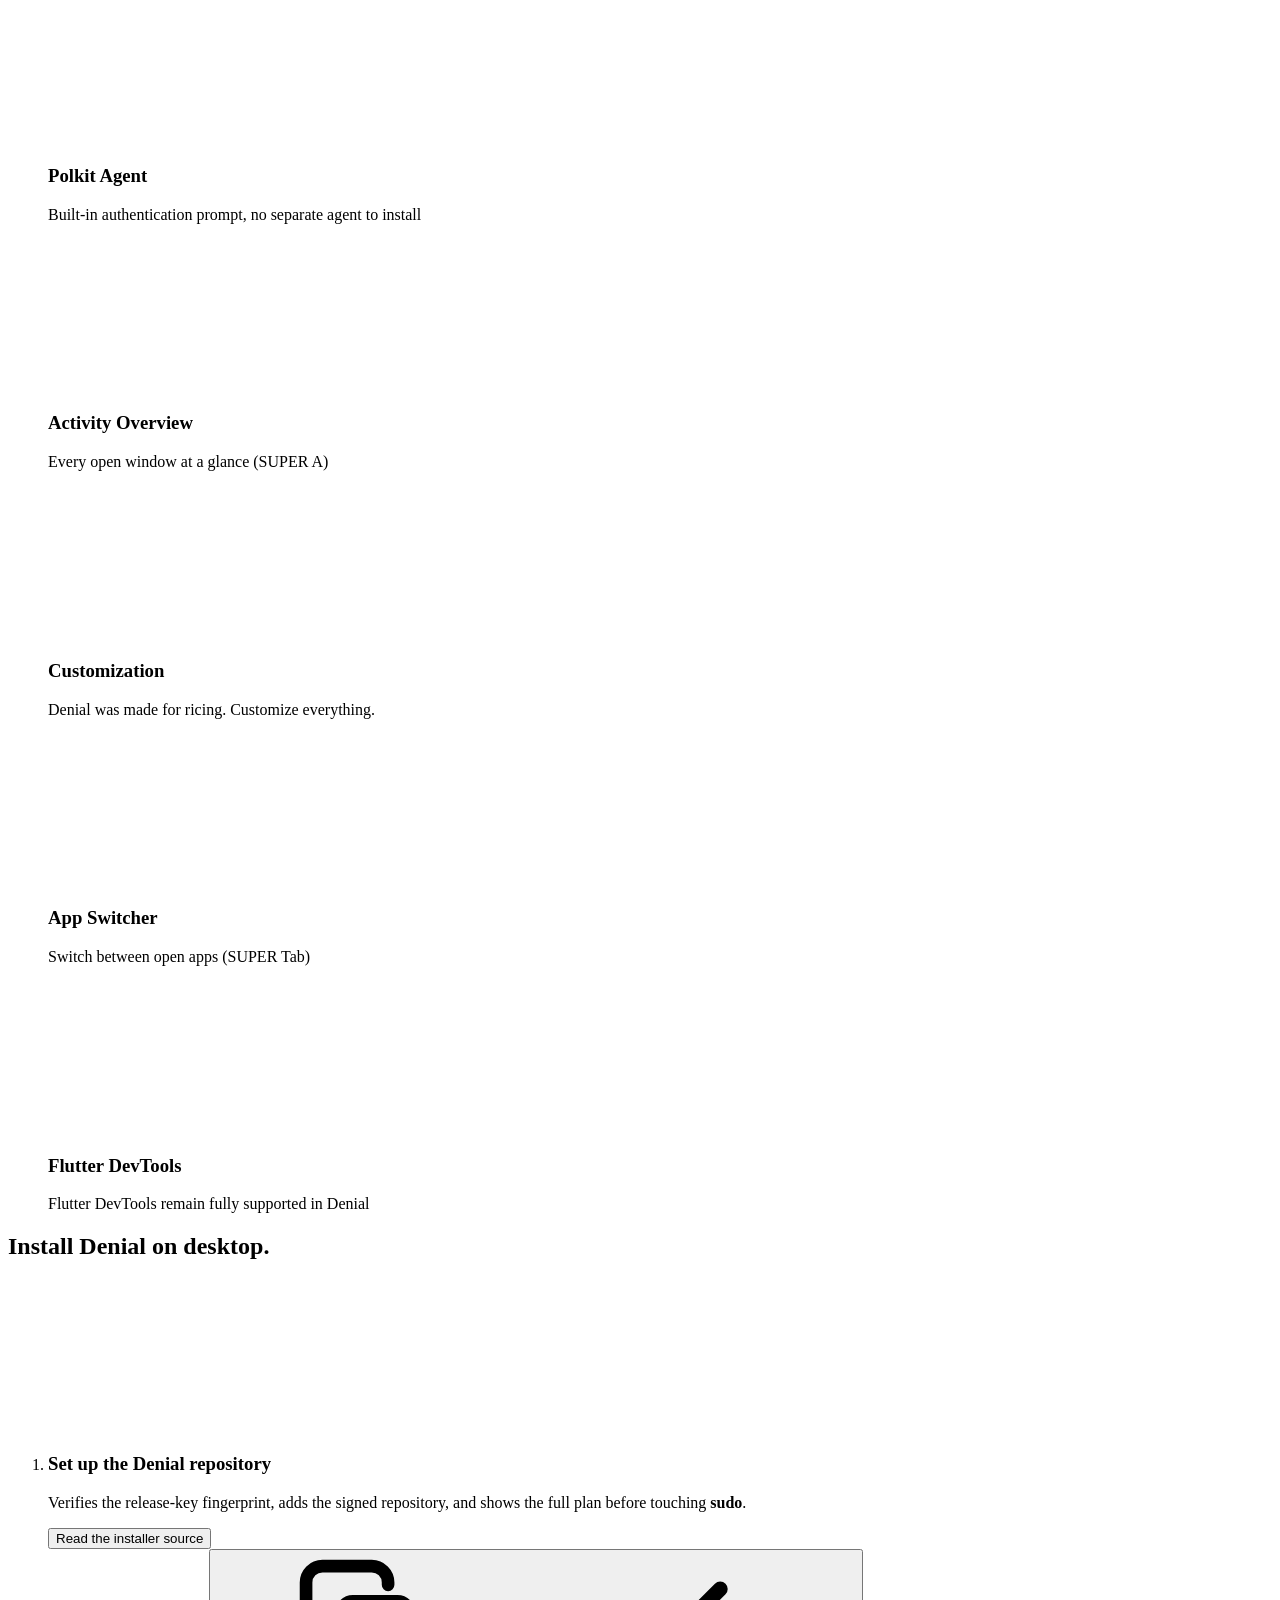
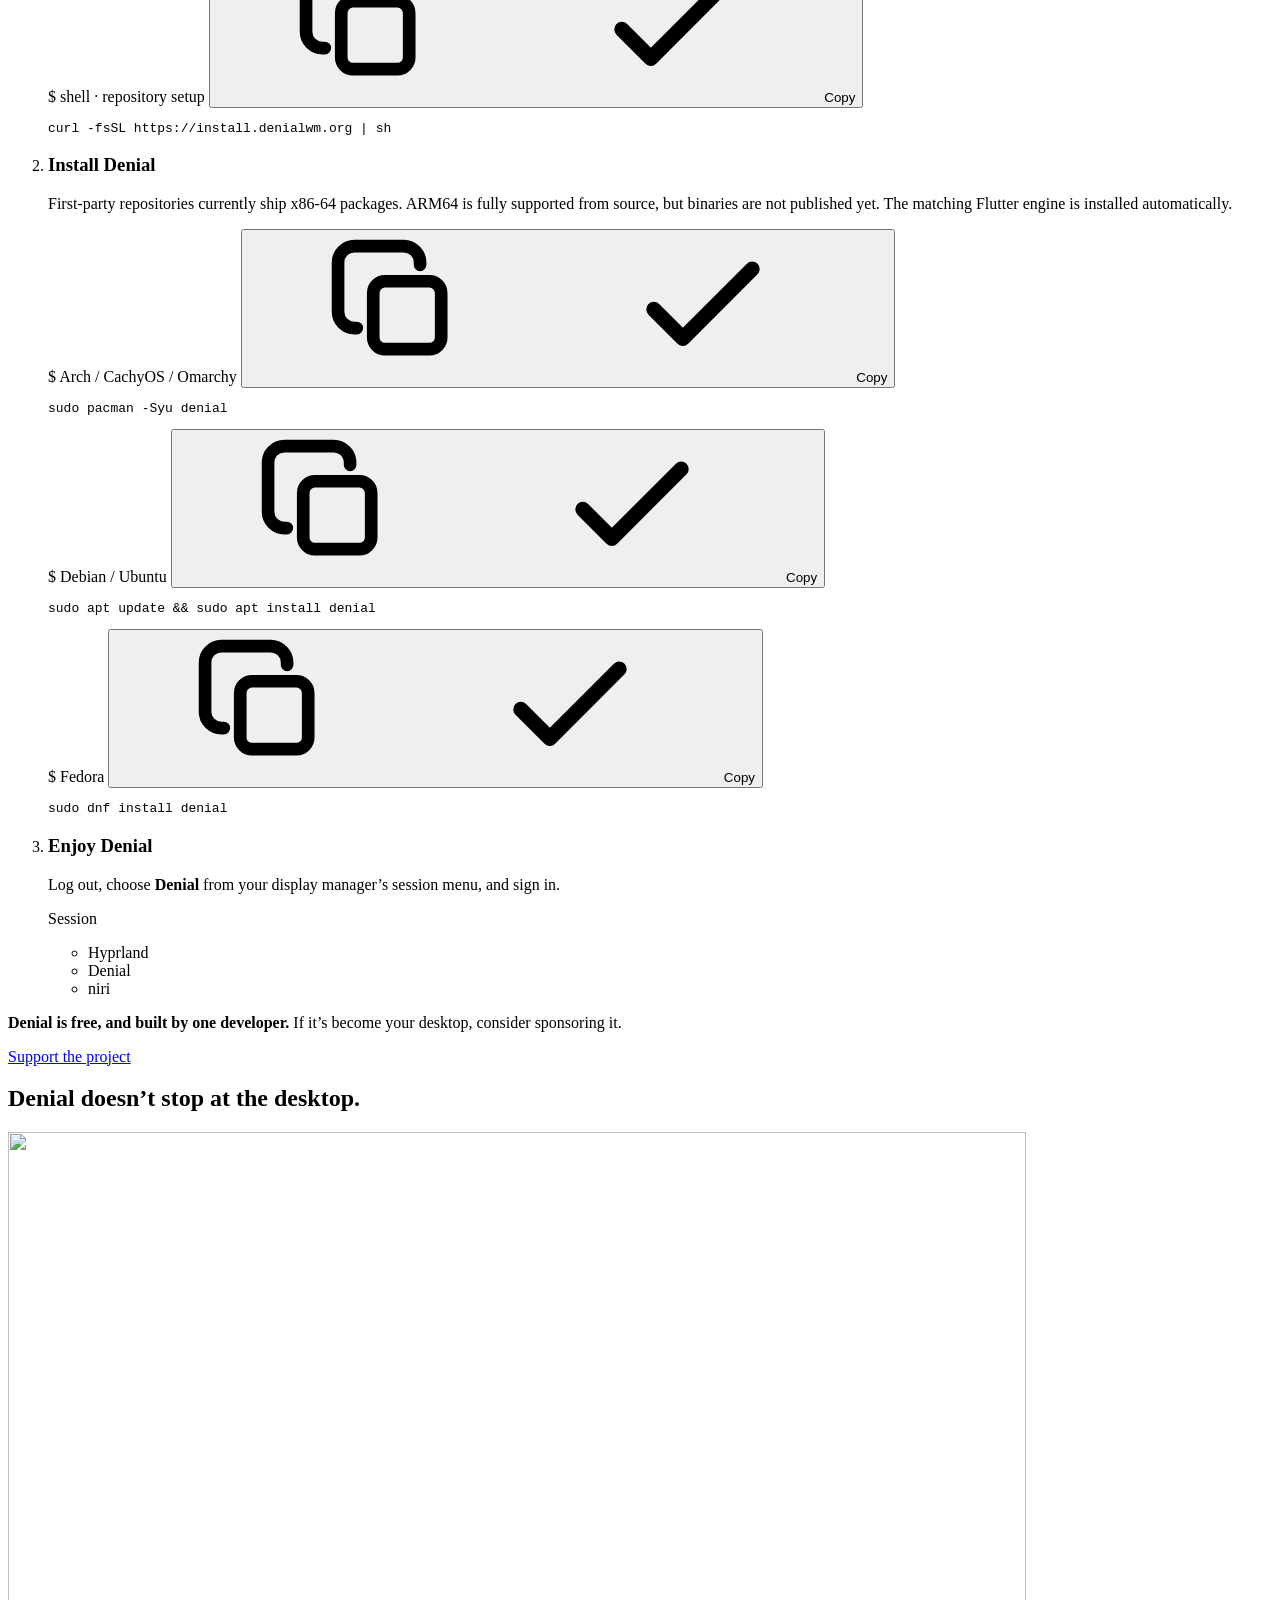
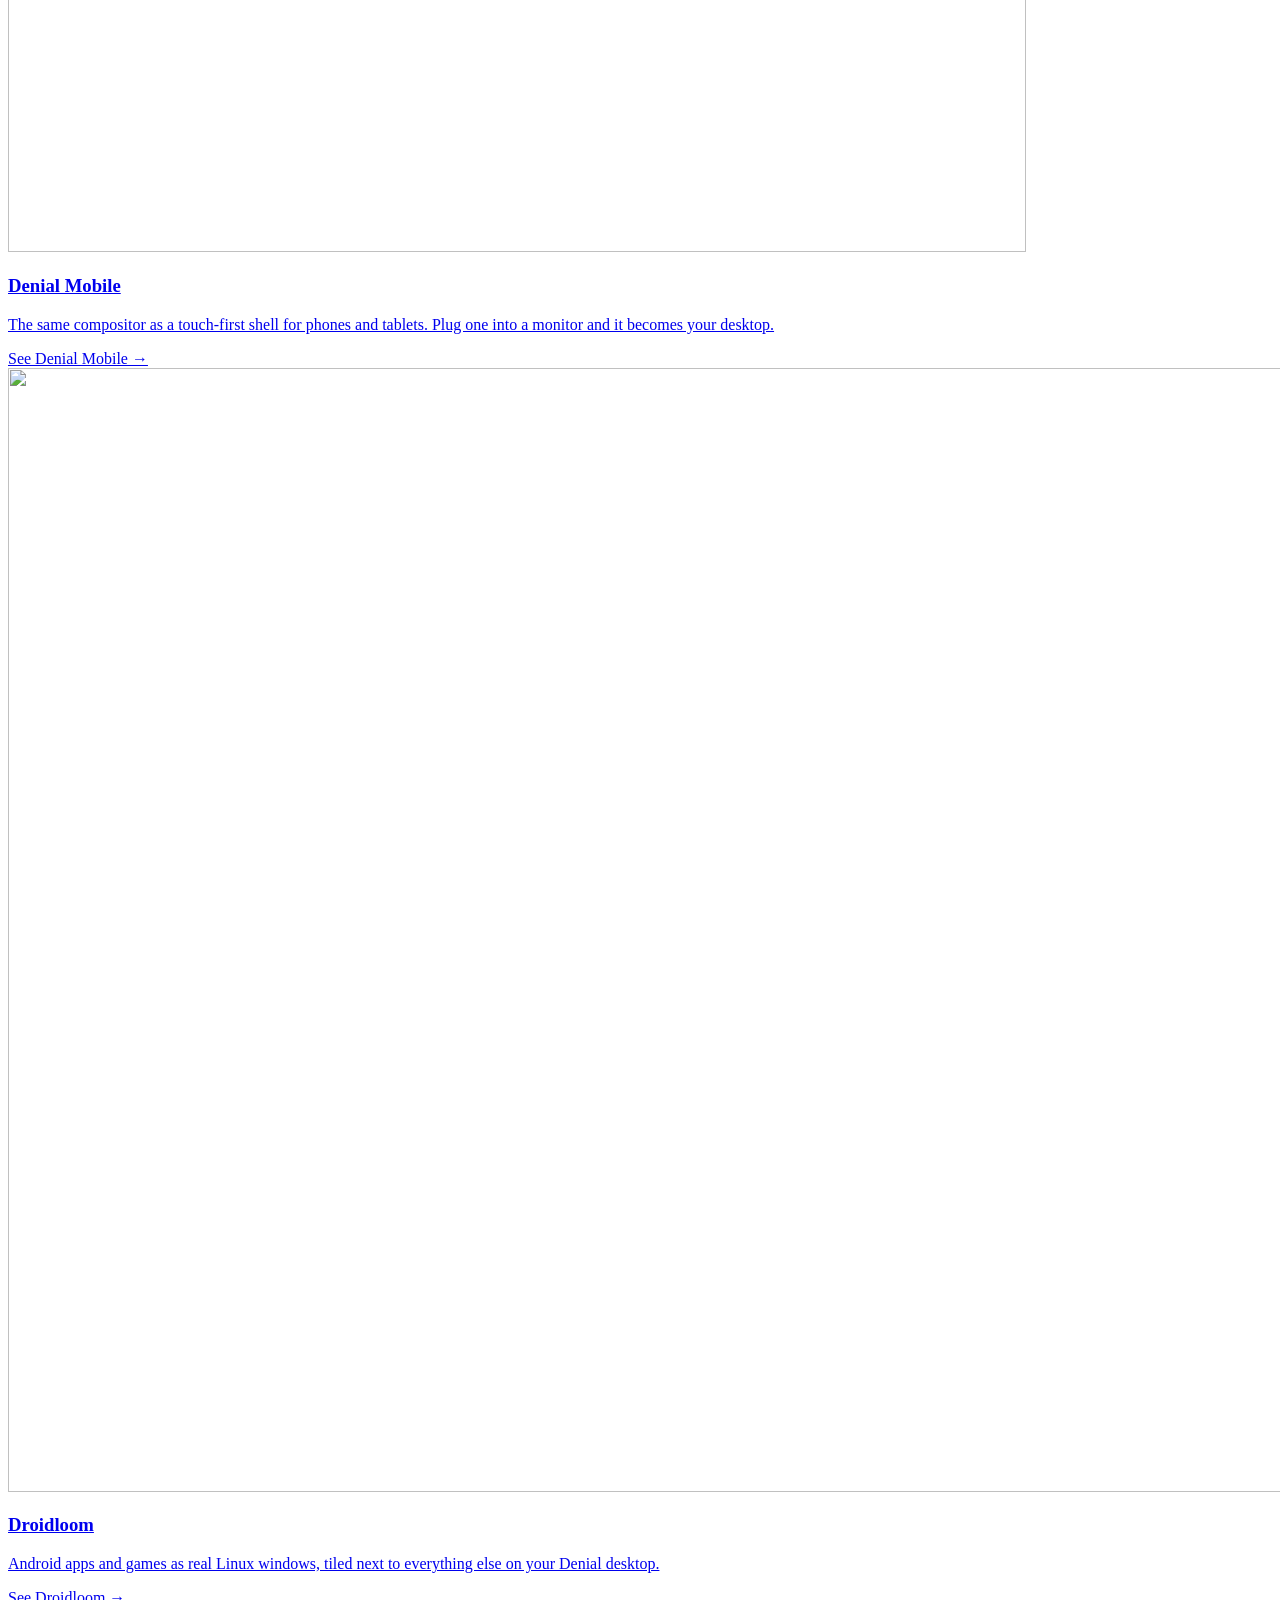
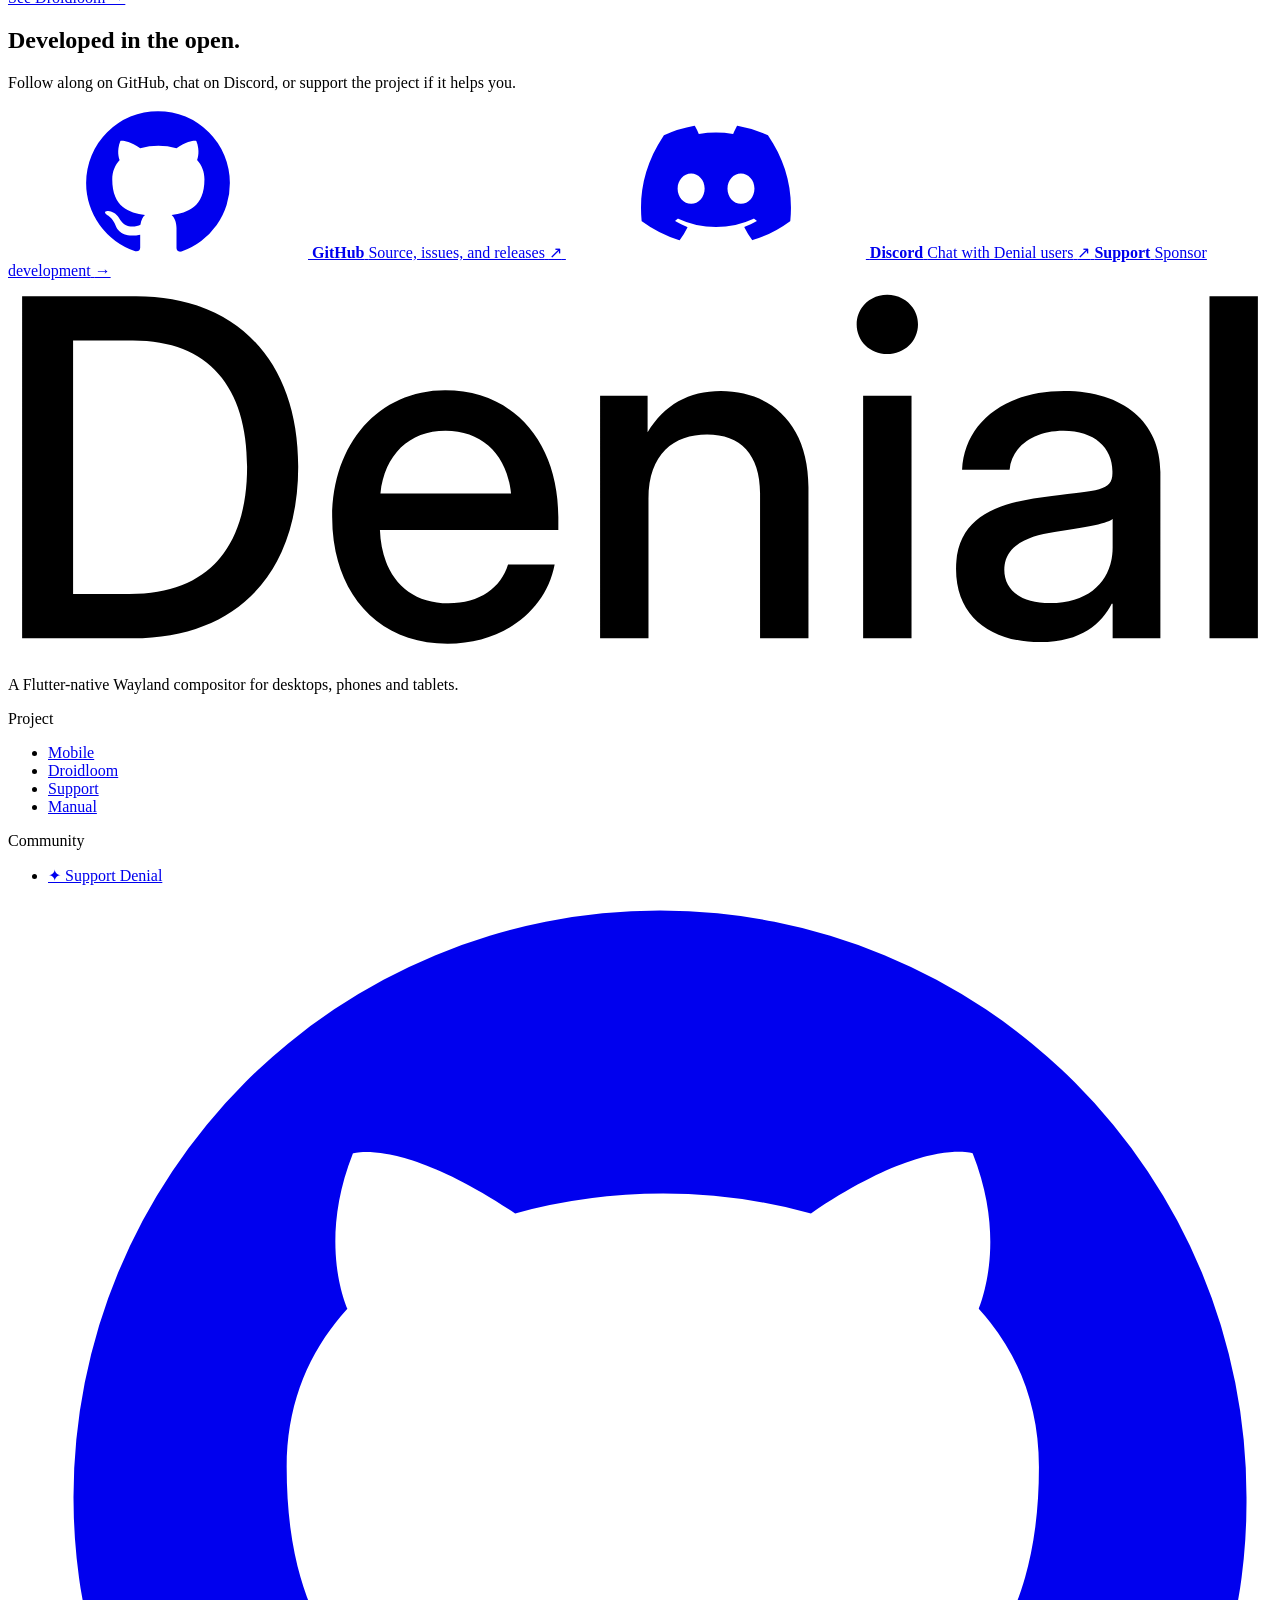
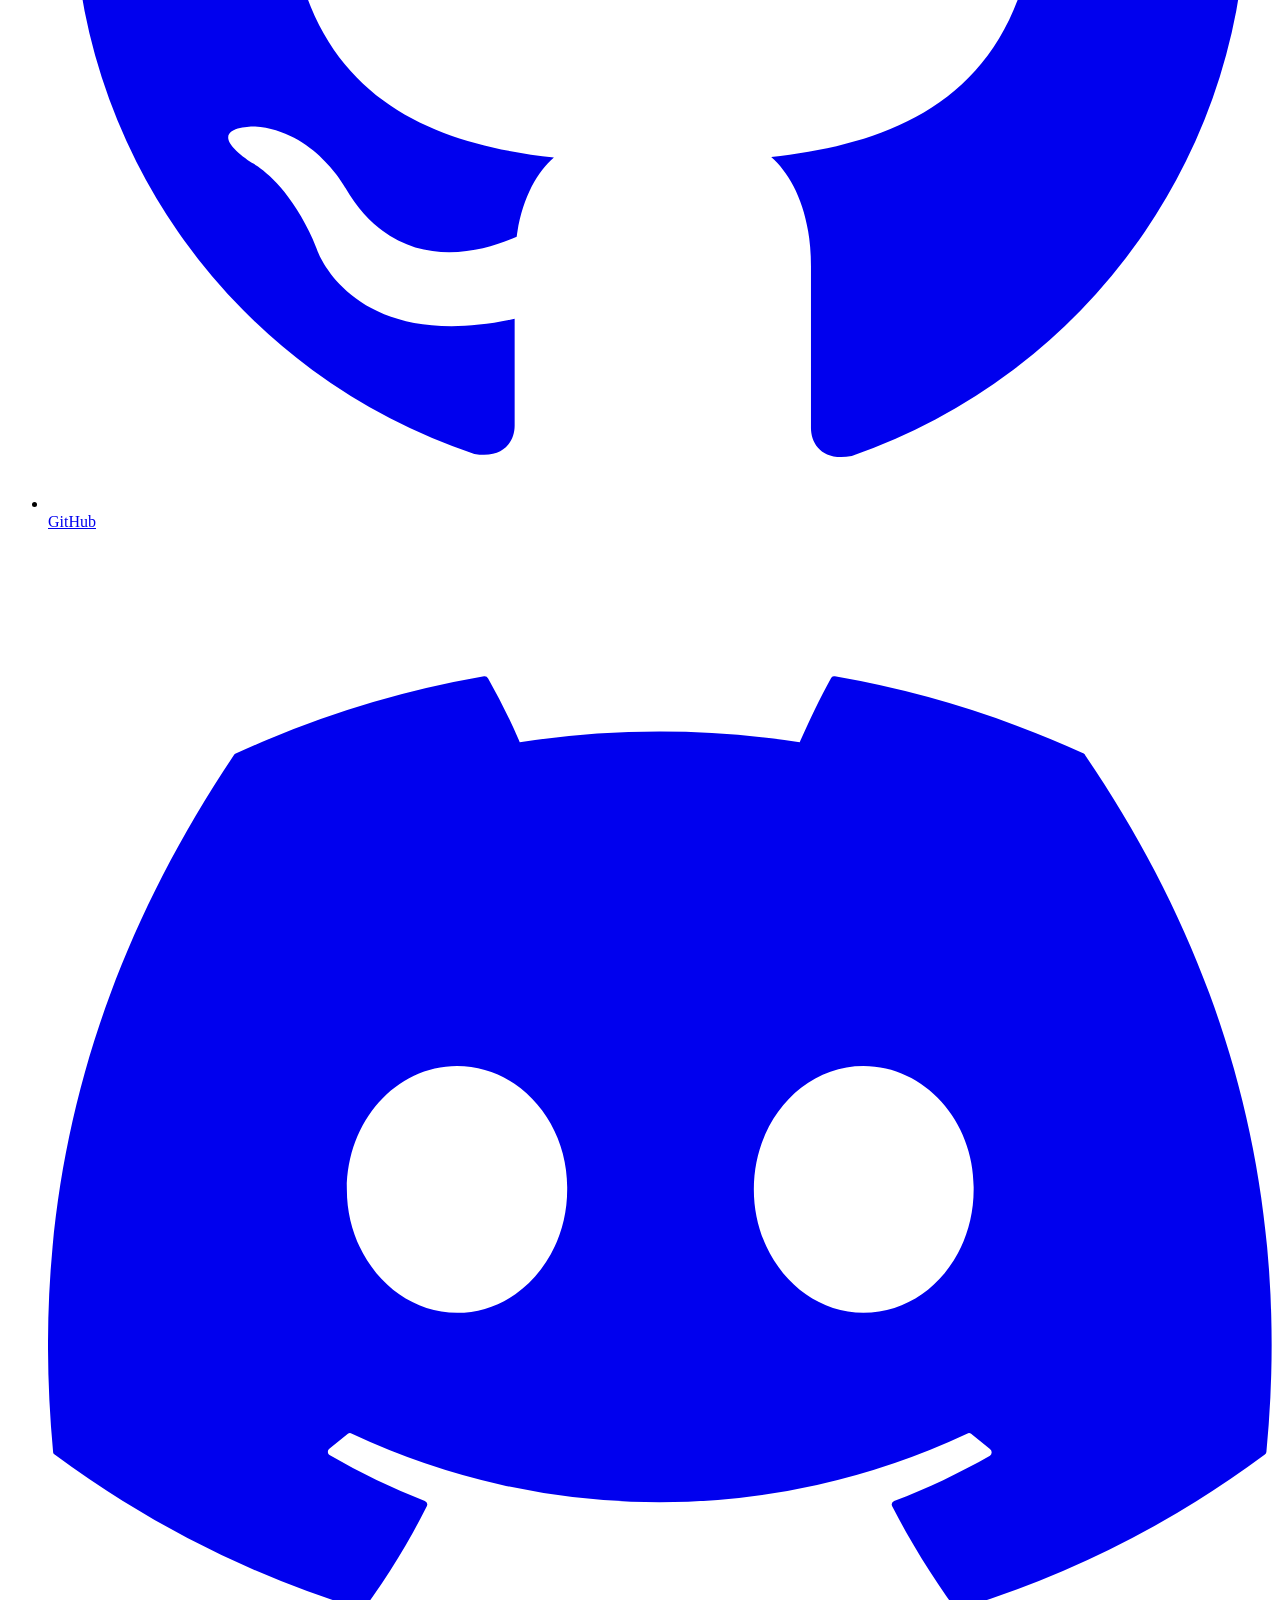
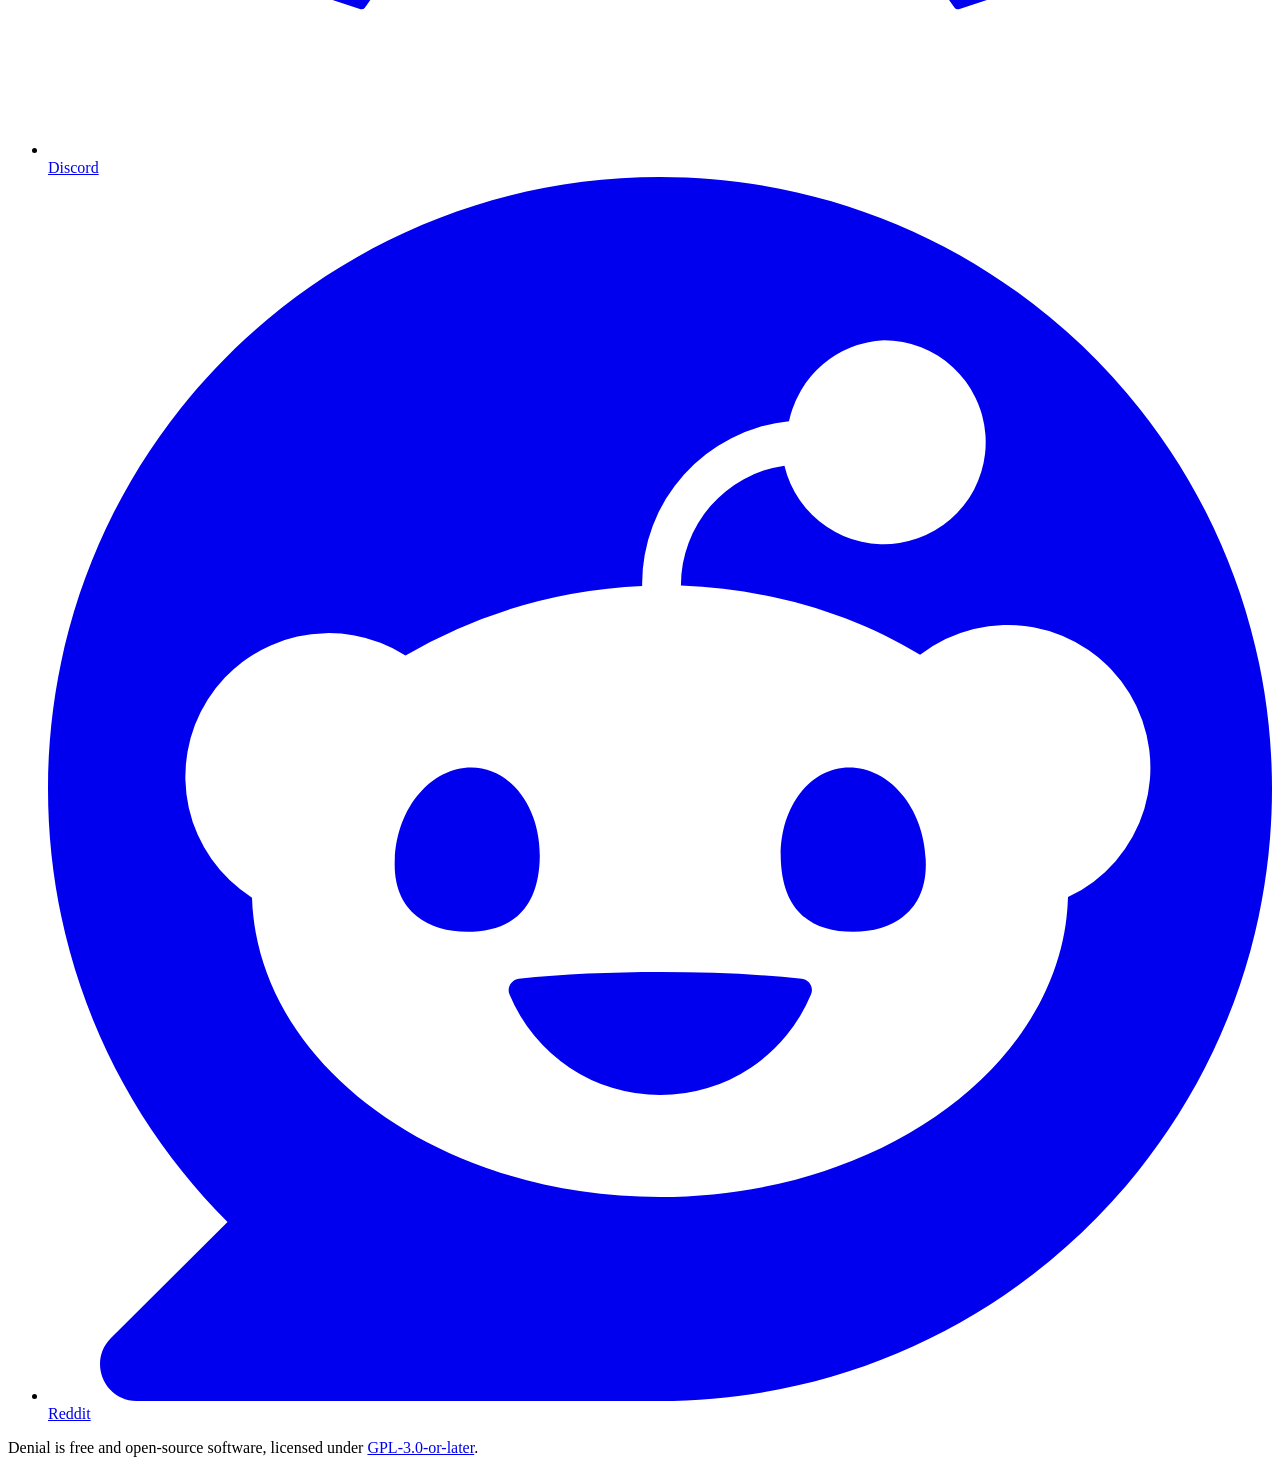
==== commit 88595f29: "Trim the landing page, center the mobile page on Linux Perpetua and hide empty sponsor rows" ====
--- a/landing/public/index.html
+++ b/landing/public/index.html
@@ -55,6 +55,12 @@
             d="M20.32 4.37A19.8 19.8 0 0 0 15.43 2.85a.07.07 0 0 0-.08.04c-.21.38-.44.86-.61 1.25a18.3 18.3 0 0 0-5.49 0 12.6 12.6 0 0 0-.62-1.25.08.08 0 0 0-.08-.04 19.7 19.7 0 0 0-4.88 1.52.07.07 0 0 0-.03.03C.53 9.05-.32 13.58.1 18.06c0 .02.01.04.03.05a19.9 19.9 0 0 0 6 3.03.08.08 0 0 0 .08-.02c.46-.63.87-1.3 1.22-2a.08.08 0 0 0-.04-.1 12.9 12.9 0 0 1-1.87-.9.08.08 0 0 1-.01-.12l.37-.3a.07.07 0 0 1 .08 0 14.2 14.2 0 0 0 12.06 0 .07.07 0 0 1 .08 0l.37.3a.08.08 0 0 1 0 .13c-.6.34-1.22.64-1.88.89a.08.08 0 0 0-.04.1c.36.7.77 1.36 1.23 2a.08.08 0 0 0 .08.02 19.8 19.8 0 0 0 6-3.03.08.08 0 0 0 .03-.05c.5-5.18-.84-9.68-3.55-13.66a.06.06 0 0 0-.03-.03ZM8.02 15.33c-1.18 0-2.16-1.09-2.16-2.42 0-1.33.96-2.42 2.16-2.42 1.21 0 2.18 1.1 2.16 2.42 0 1.33-.96 2.42-2.16 2.42Zm7.97 0c-1.18 0-2.15-1.09-2.15-2.42 0-1.33.95-2.42 2.15-2.42 1.21 0 2.18 1.1 2.16 2.42 0 1.33-.95 2.42-2.16 2.42Z"
           />
         </symbol>
+        <symbol id="qq-icon" viewBox="0 0 24 24">
+          <path
+            fill="currentColor"
+            d="M21.395 15.035a40 40 0 0 0-.803-2.264l-1.079-2.695c.001-.032.014-.562.014-.836C19.526 4.632 17.351 0 12 0S4.474 4.632 4.474 9.241c0 .274.013.804.014.836l-1.08 2.695a39 39 0 0 0-.802 2.264c-1.021 3.283-.69 4.643-.438 4.673.54.065 2.103-2.472 2.103-2.472 0 1.469.756 3.387 2.394 4.771-.612.188-1.363.479-1.845.835-.434.32-.379.646-.301.778.343.578 5.883.369 7.482.189 1.6.18 7.14.389 7.483-.189.078-.132.132-.458-.301-.778-.483-.356-1.233-.646-1.846-.836 1.637-1.384 2.393-3.302 2.393-4.771 0 0 1.563 2.537 2.103 2.472.251-.03.581-1.39-.438-4.673"
+          />
+        </symbol>
       </defs>
     </svg>
 
@@ -154,62 +160,12 @@
         </div>
       </section>
 
-      <div class="strip-band" data-idle aria-hidden="true">
-        <div class="hero-strip-track">
-          <div class="hero-strip-group">
-            <span data-i18n="strip.touchShell">Touch-first Wayland shell</span>
-            <span data-i18n="strip.gestures">Gestures</span>
-            <span data-i18n="strip.keyboard">Software keyboard</span>
-            <span data-i18n="strip.glass">Glass</span>
-            <span data-i18n="strip.layouts">Stacking · tiling · scrolling</span>
-            <span>Xwayland</span>
-            <span data-i18n="strip.screenSharing">Screen sharing</span>
-            <span data-i18n="strip.sameCode">Same codebase on mobile</span>
-            <span data-i18n="strip.openSource">Open source · GPL-3.0</span>
-          </div>
-          <div class="hero-strip-group" aria-hidden="true">
-            <span data-i18n="strip.touchShell">Touch-first Wayland shell</span>
-            <span data-i18n="strip.gestures">Gestures</span>
-            <span data-i18n="strip.keyboard">Software keyboard</span>
-            <span data-i18n="strip.glass">Glass</span>
-            <span data-i18n="strip.layouts">Stacking · tiling · scrolling</span>
-            <span>Xwayland</span>
-            <span data-i18n="strip.screenSharing">Screen sharing</span>
-            <span data-i18n="strip.sameCode">Same codebase on mobile</span>
-            <span data-i18n="strip.openSource">Open source · GPL-3.0</span>
-          </div>
-        </div>
-      </div>
-
-            <section class="gallery container" id="desktop" aria-labelledby="gallery-title" data-reveal>
+      <section class="gallery container" id="desktop" aria-labelledby="gallery-title" data-reveal>
         <div class="gallery-heading">
-          <p class="section-label" data-i18n="gallery.label">Gallery</p>
           <h2 id="gallery-title" data-i18n="gallery.heading">Sometimes words are not enough.</h2>
         </div>
 
-        <figure class="desktop-feature">
-          <div class="gallery-media-frame">
-            <video
-              class="gallery-media gallery-video"
-              autoplay
-              muted
-              loop
-              playsinline
-              preload="metadata"
-              poster="/assets/home-main.webp"
-              width="1280"
-              height="720"
-              aria-label="A short preview of the Denial desktop"
-              data-i18n-aria="hero.previewLabel"
-              data-gallery-video
-            >
-              <source src="/assets/home-main.mp4" type="video/mp4">
-              <span data-i18n="gallery.videoUnsupported">Your browser does not support embedded video.</span>
-            </video>
-          </div>
-        </figure>
-
-        <div class="gallery-grid">
+        <div class="gallery-grid gallery-grid--wide">
           <figure
             class="gallery-card"
             role="button"
@@ -430,102 +386,6 @@
           </figure>
         </div>
 
-      </section>
-
-      <section class="gallery screenshots container" id="screenshots" aria-labelledby="screenshots-title" data-reveal>
-        <div class="gallery-heading">
-          <p class="section-label" data-i18n="screenshots.label">Screenshots</p>
-          <h2 id="screenshots-title" data-i18n="screenshots.heading">Glass, moods and the launcher.</h2>
-        </div>
-
-        <div class="gallery-grid gallery-grid--stills">
-          <figure
-            class="gallery-card"
-            role="button"
-            tabindex="0"
-            aria-label="Open Glass dashboard"
-            data-gallery-item
-            data-gallery-type="image"
-            data-gallery-src="/assets/desktop-glass-dashboard.webp"
-            data-gallery-title="Glass dashboard"
-            data-gallery-kind="Translucent dashboard and terminal visualizers"
-            data-i18n-gallery="gallery.items.glassDashboard"
-          >
-            <div class="gallery-media-frame">
-              <img
-                class="gallery-media"
-                src="/assets/desktop-glass-dashboard.webp"
-                alt=""
-                width="1600"
-                height="901"
-              >
-            </div>
-            <figcaption>
-              <h3 class="gallery-item-title">Glass dashboard</h3>
-              <p class="gallery-item-kind">
-                Translucent dashboard and terminal visualizers
-              </p>
-            </figcaption>
-          </figure>
-
-          <figure
-            class="gallery-card"
-            role="button"
-            tabindex="0"
-            aria-label="Open Another mood"
-            data-gallery-item
-            data-gallery-type="image"
-            data-gallery-src="/assets/desktop-purple.webp"
-            data-gallery-title="Another mood"
-            data-gallery-kind="Purple wallpaper, btop, launcher, and an audio visualizer"
-            data-i18n-gallery="gallery.items.desktopPurple"
-          >
-            <div class="gallery-media-frame">
-              <img
-                class="gallery-media"
-                src="/assets/desktop-purple.webp"
-                alt=""
-                width="1600"
-                height="902"
-              >
-            </div>
-            <figcaption>
-              <h3 class="gallery-item-title">Another mood</h3>
-              <p class="gallery-item-kind">
-                Purple wallpaper, btop, launcher, and an audio visualizer
-              </p>
-            </figcaption>
-          </figure>
-
-          <figure
-            class="gallery-card"
-            role="button"
-            tabindex="0"
-            aria-label="Open Launcher, up close"
-            data-gallery-item
-            data-gallery-type="image"
-            data-gallery-src="/assets/desktop-glass-launcher.webp"
-            data-gallery-title="Launcher, up close"
-            data-gallery-kind="Glass application launcher over the desktop wallpaper"
-            data-i18n-gallery="gallery.items.glassLauncher"
-          >
-            <div class="gallery-media-frame">
-              <img
-                class="gallery-media"
-                src="/assets/desktop-glass-launcher.webp"
-                alt=""
-                width="1600"
-                height="756"
-              >
-            </div>
-            <figcaption>
-              <h3 class="gallery-item-title">Launcher, up close</h3>
-              <p class="gallery-item-kind">
-                Glass application launcher over the desktop wallpaper
-              </p>
-            </figcaption>
-          </figure>
-        </div>
       </section>
 
       <dialog
@@ -607,39 +467,9 @@
         </div>
       </dialog>
 
-      <section class="beyond container page-section" aria-labelledby="beyond-title" data-reveal>
-        <p class="section-label" data-i18n="home.beyond.label">Beyond the desktop</p>
-        <h2 id="beyond-title" data-i18n="home.beyond.heading">Denial doesn’t stop at the desktop.</h2>
-        <div class="sp-projects">
-          <a class="sp-project" href="/mobile.html">
-            <img class="sp-project-img--top" src="/assets/mobile-card.webp" width="1018" height="720" alt="" loading="lazy" decoding="async">
-            <div class="sp-project-copy">
-              <h3>Denial Mobile</h3>
-              <p data-i18n="home.beyond.mobileCopy">
-                The same compositor as a touch-first shell for phones and
-                tablets. Plug one into a monitor and it becomes your desktop.
-              </p>
-              <span class="text-link" data-i18n="home.beyond.mobileLink">See Denial Mobile →</span>
-            </div>
-          </a>
-          <a class="sp-project" href="/droidloom.html">
-            <img src="/assets/droidloom-desktop-teto.webp" width="2000" height="1124" alt="" loading="lazy" decoding="async">
-            <div class="sp-project-copy">
-              <h3>Droidloom</h3>
-              <p data-i18n="home.beyond.droidloomCopy">
-                Android apps and games as real Linux windows, tiled next to
-                everything else on your Denial desktop.
-              </p>
-              <span class="text-link" data-i18n="home.beyond.droidloomLink">See Droidloom →</span>
-            </div>
-          </a>
-        </div>
-      </section>
-
       <section class="install container page-section" id="install" aria-labelledby="install-title">
         <div class="install-heading" data-reveal>
           <div>
-            <p class="section-label" data-i18n="install.label">Install</p>
             <h2 id="install-title" data-i18n="install.desktopOnlyHeading">Install Denial on desktop.</h2>
           </div>
         </div>
@@ -827,9 +657,36 @@
         </div>
       </section>
 
+      <section class="beyond container page-section" aria-labelledby="beyond-title" data-reveal>
+        <h2 id="beyond-title" data-i18n="home.beyond.heading">Denial doesn’t stop at the desktop.</h2>
+        <div class="sp-projects">
+          <a class="sp-project" href="/mobile.html">
+            <img class="sp-project-img--top" src="/assets/mobile-card.webp" width="1018" height="720" alt="" loading="lazy" decoding="async">
+            <div class="sp-project-copy">
+              <h3>Denial Mobile</h3>
+              <p data-i18n="home.beyond.mobileCopy">
+                The same compositor as a touch-first shell for phones and
+                tablets. Plug one into a monitor and it becomes your desktop.
+              </p>
+              <span class="text-link" data-i18n="home.beyond.mobileLink">See Denial Mobile →</span>
+            </div>
+          </a>
+          <a class="sp-project" href="/droidloom.html">
+            <img src="/assets/droidloom-desktop-teto.webp" width="2000" height="1124" alt="" loading="lazy" decoding="async">
+            <div class="sp-project-copy">
+              <h3>Droidloom</h3>
+              <p data-i18n="home.beyond.droidloomCopy">
+                Android apps and games as real Linux windows, tiled next to
+                everything else on your Denial desktop.
+              </p>
+              <span class="text-link" data-i18n="home.beyond.droidloomLink">See Droidloom →</span>
+            </div>
+          </a>
+        </div>
+      </section>
+
       <section class="community container page-section" aria-labelledby="community-title" data-reveal>
         <div>
-          <p class="section-label" data-i18n="community.label">Community</p>
           <h2 id="community-title" data-i18n="community.heading">Developed in the open.</h2>
           <p class="community-text" data-i18n="community.copy">
             Follow along on GitHub, chat on Discord, or support the project if
@@ -845,7 +702,15 @@
             <span class="community-description" data-i18n="community.github">Source, issues, and releases</span>
             <span class="community-arrow" aria-hidden="true">↗</span>
           </a>
-          <a class="community-link" data-discord-link href="https://discord.gg/vy5t8aCxj">
+          <a class="community-link" href="#" role="button" data-copy-text="1105410423" data-locale="zh-CN" hidden>
+            <span class="community-name">
+              <svg class="community-icon" aria-hidden="true"><use href="#qq-icon"></use></svg>
+              <strong data-i18n="qq.name">QQ group</strong>
+            </span>
+            <span class="community-description" data-i18n="qq.community">Group 1105410423, click to copy the number</span>
+            <span class="community-arrow" aria-hidden="true">↗</span>
+          </a>
+          <a class="community-link" href="https://discord.gg/4Fjjg3Q55r">
             <span class="community-name">
               <svg class="community-icon" aria-hidden="true"><use href="#discord-icon"></use></svg>
               <strong>Discord</strong>
@@ -860,8 +725,8 @@
           </a>
         </nav>
 
-        <div class="home-sponsors">
-          <p class="section-label" data-i18n="sponsorWall.label">Sponsored by</p>
+        <div class="home-sponsors" data-sponsor-section hidden>
+          <p class="sp-tier-label" data-i18n="sponsorWall.label">Sponsored by</p>
           <ul class="sp-company-wall" data-company-wall aria-label="Company sponsors" data-i18n-aria="sponsorWall.companiesLabel" hidden></ul>
           <ul class="sp-wall" data-sponsor-wall aria-label="GitHub sponsors" data-i18n-aria="sponsorWall.peopleLabel"></ul>
         </div>
@@ -964,8 +829,14 @@
                   GitHub
                 </a>
               </li>
+              <li data-locale="zh-CN" hidden>
+                <a href="#" role="button" data-copy-text="1105410423">
+                  <svg viewBox="0 0 24 24" aria-hidden="true"><use href="#qq-icon"></use></svg>
+                  <span data-i18n="qq.footer">QQ group 1105410423</span>
+                </a>
+              </li>
               <li>
-                <a data-discord-link href="https://discord.gg/vy5t8aCxj">
+                <a href="https://discord.gg/4Fjjg3Q55r">
                   <svg viewBox="0 0 24 24" aria-hidden="true"><use href="#discord-icon"></use></svg>
                   Discord
                 </a>
